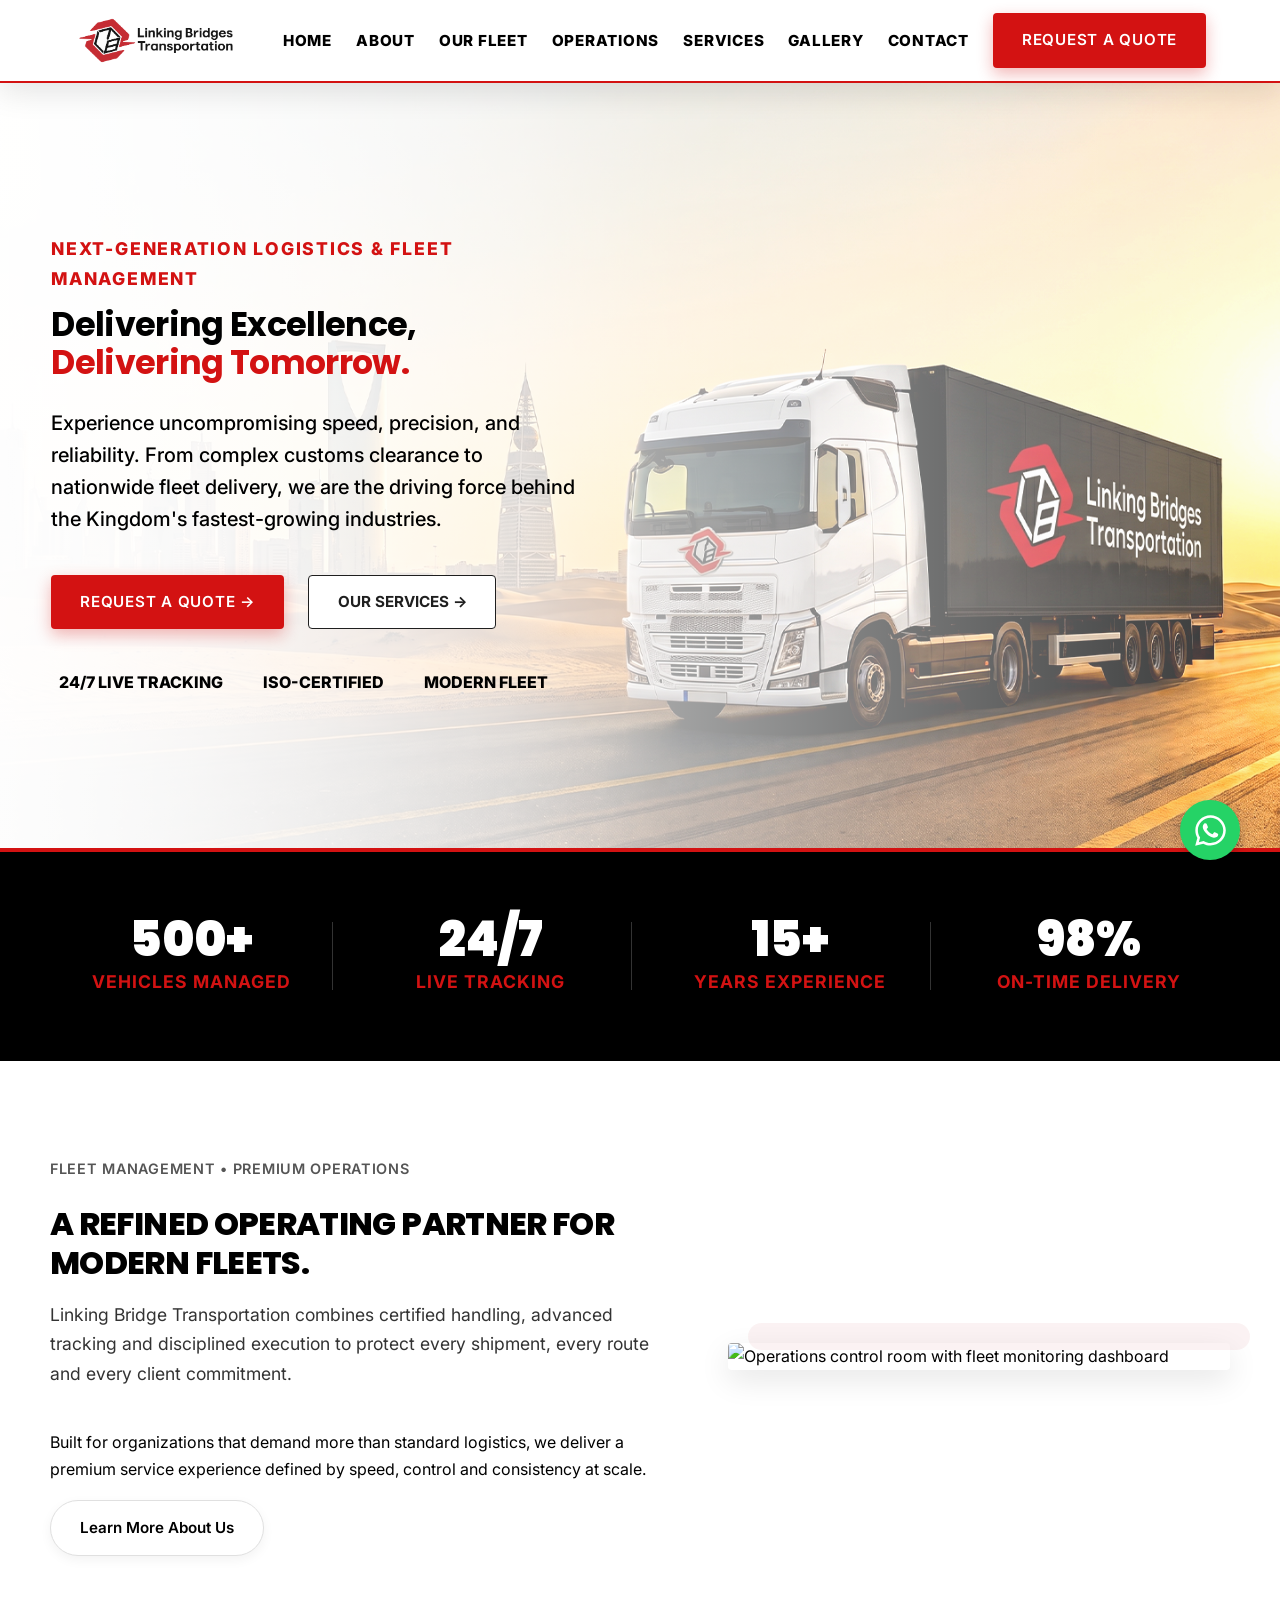
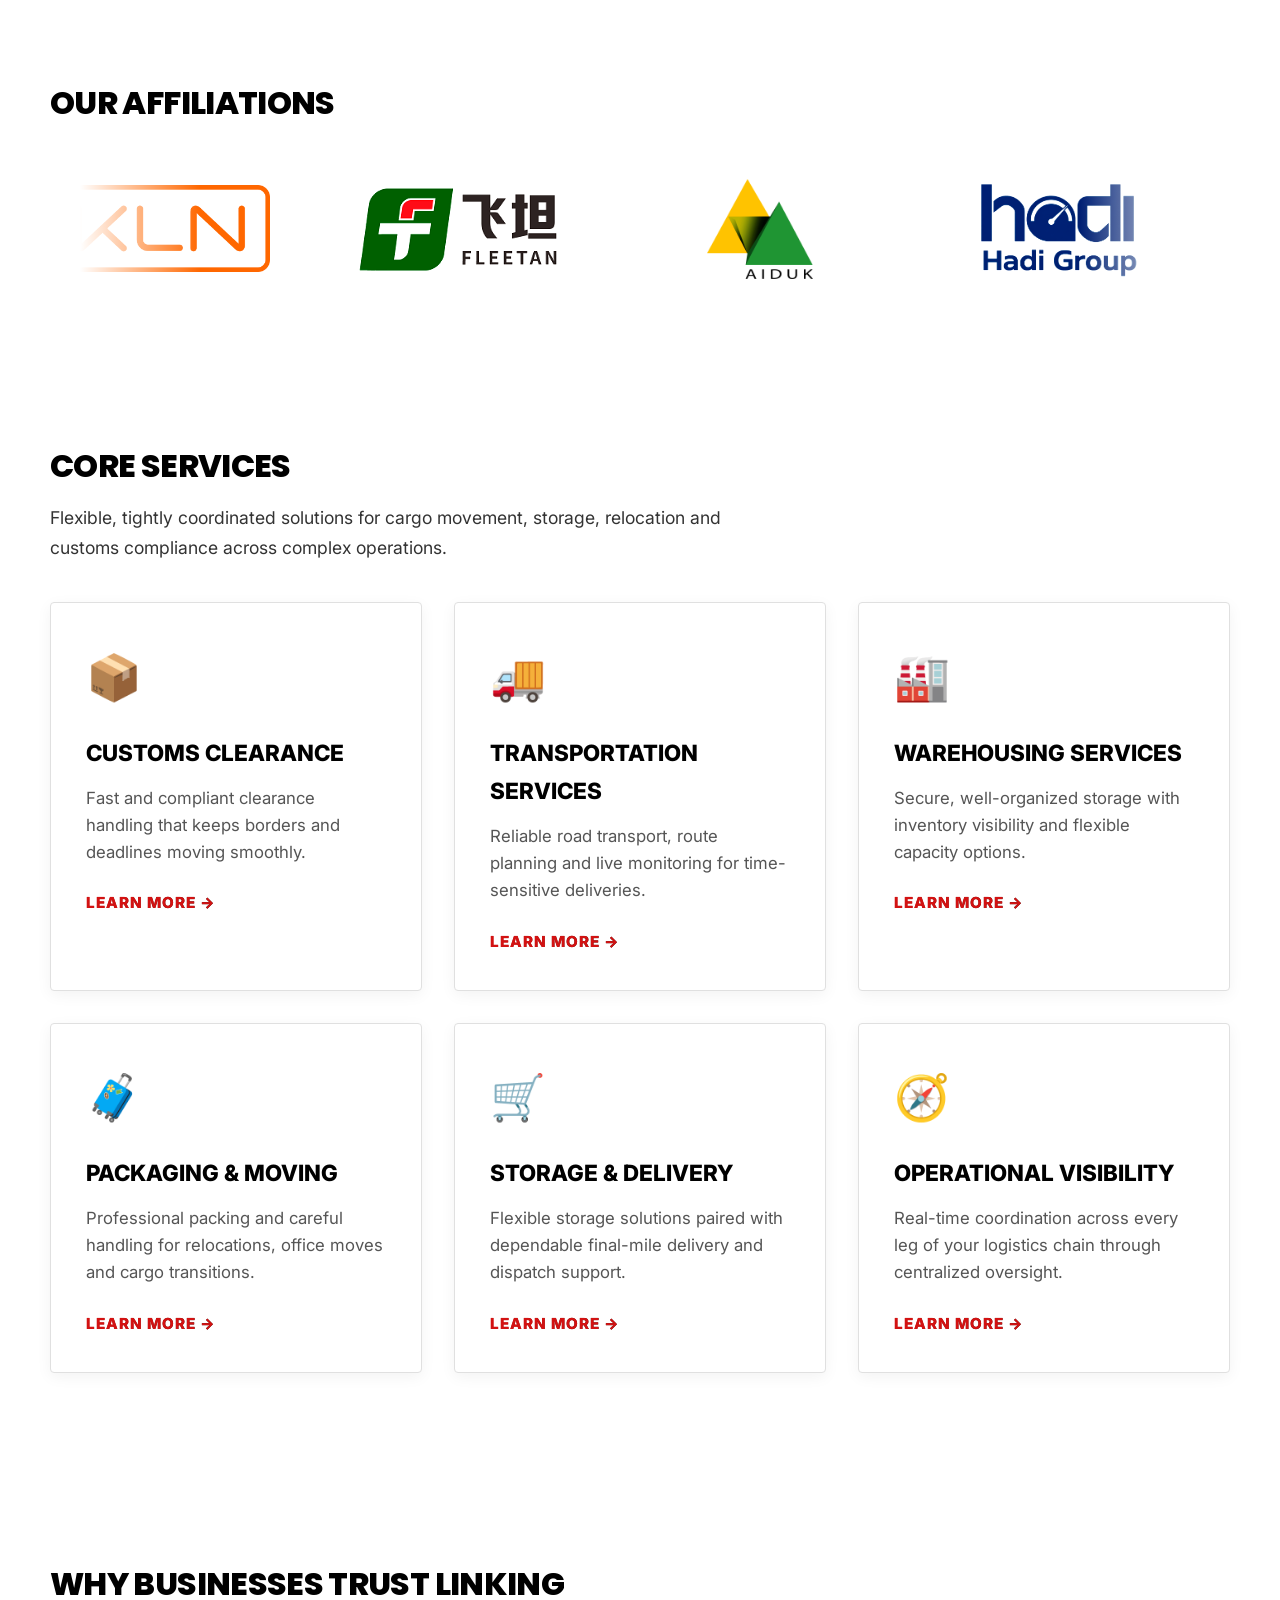
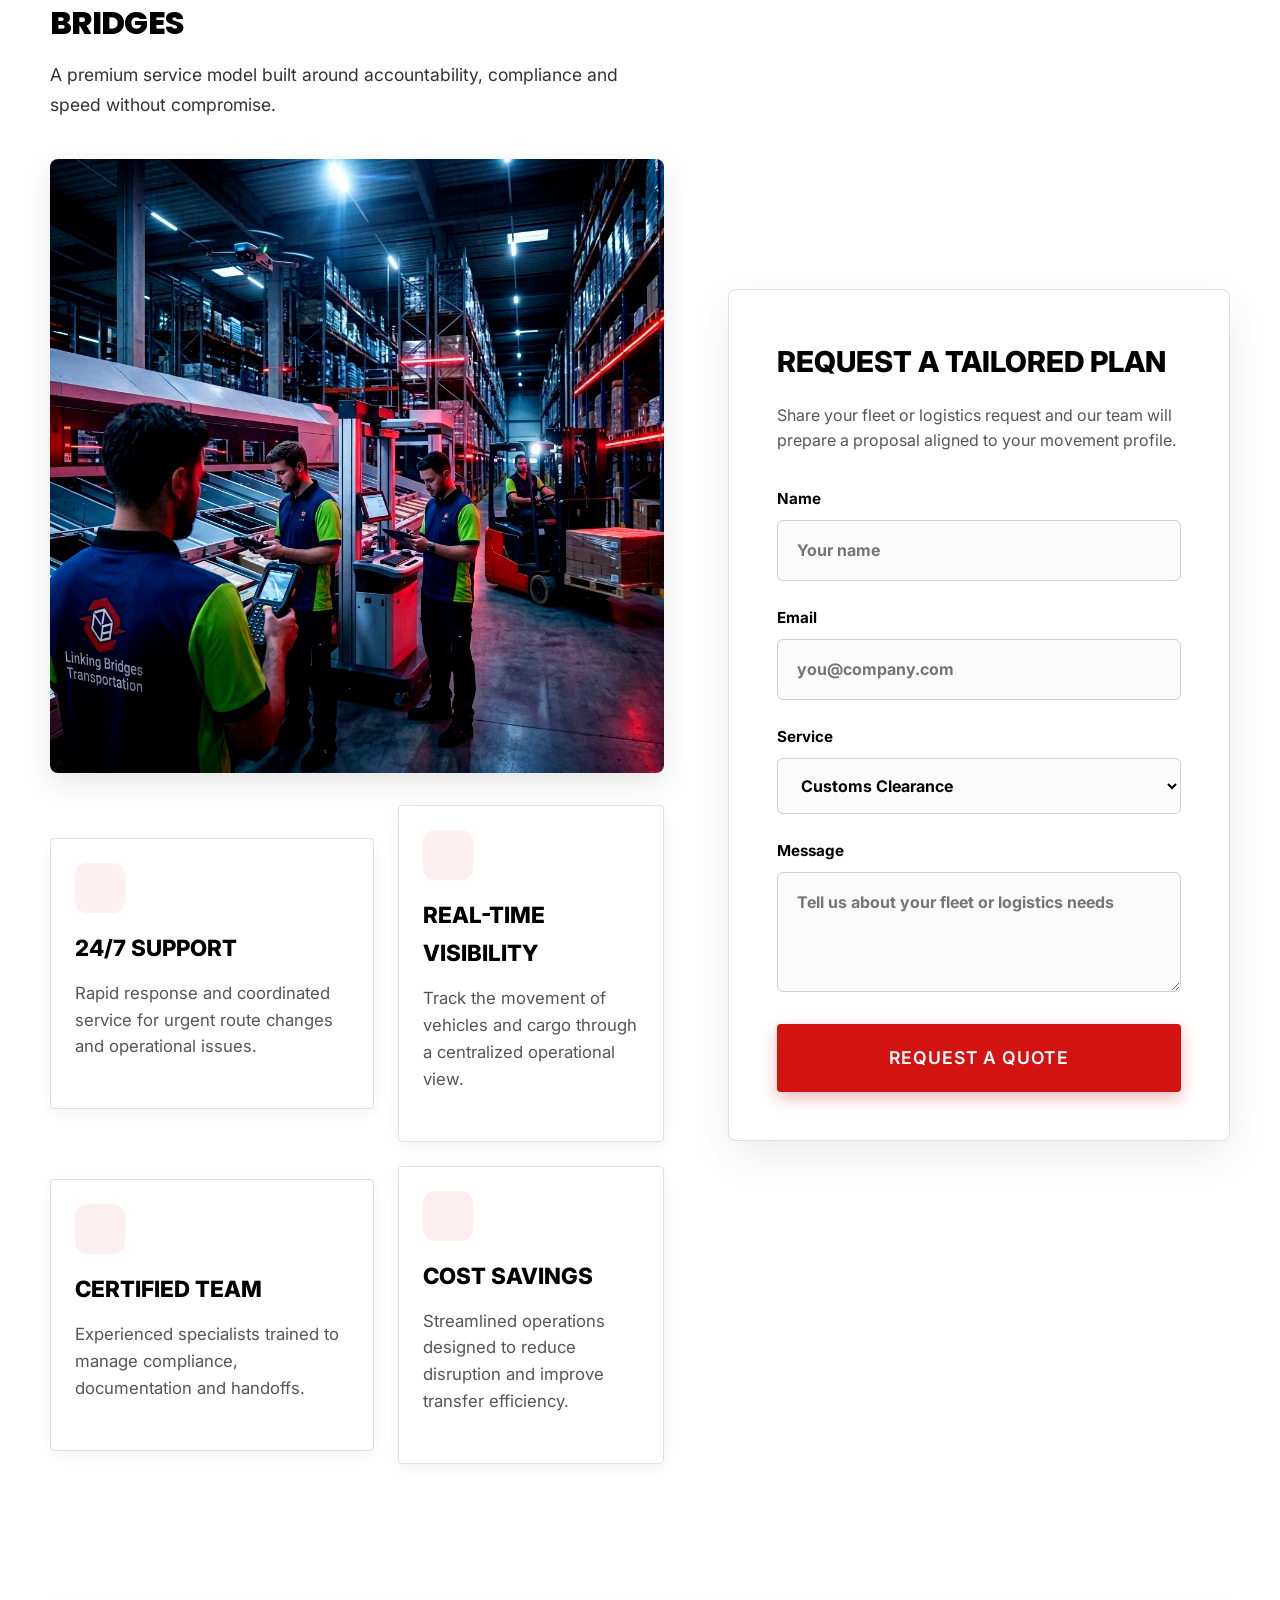
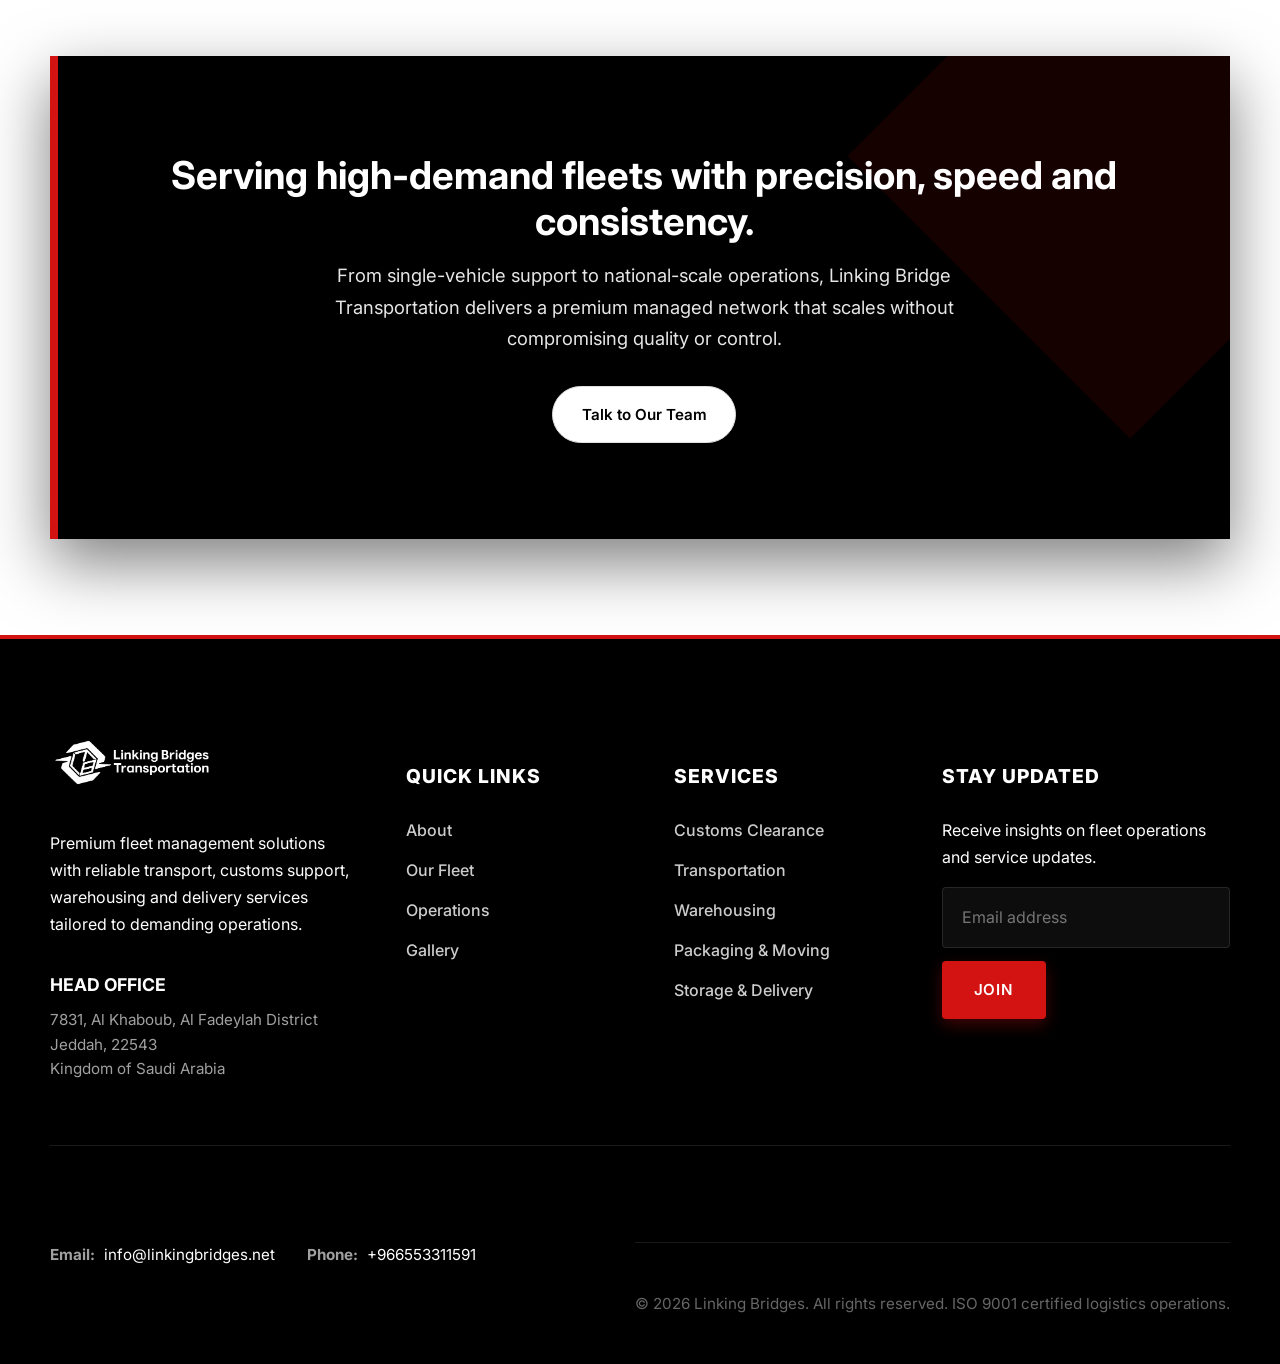
==== index.html @ de0edd80 "added new logos kayanee" ====
<!DOCTYPE html>
<html lang="en">

<head>
  <meta charset="UTF-8" />
  <meta name="viewport" content="width=device-width, initial-scale=1.0" />
  <meta name="description"
    content="Linking Bridge Transportation provides premium fleet management, customs clearance, warehousing, moving and delivery services." />
  <title>Linking Bridge Transportation | Premium Fleet Management</title>
  <link rel="preconnect" href="https://fonts.googleapis.com" />
  <link rel="preconnect" href="https://fonts.gstatic.com" crossorigin />
  <link
    href="https://fonts.googleapis.com/css2?family=Inter:wght@400;500;600;700;800&family=Poppins:wght@600;700;800&display=swap"
    rel="stylesheet" />
  <link rel="stylesheet" href="/assets/css/styles.css" />
</head>

<body data-page="index">
  <header id="site-header"></header>

  <main>
    <section class="hero">
      <div class="hero-image">
        <img src="/assets/images/gallery/truck.jpg.jpeg"
          alt="Linking Bridges Transportation modern fleet in Saudi Arabia" />
      </div>
      <div class="hero-content reveal">
        <div class="eyebrow">Next-Generation Logistics & Fleet Management</div>
        <h1>Delivering Excellence, <br><span class="text-primary" style="color: var(--primary);">Delivering
            Tomorrow.</span></h1>
        <p>Experience uncompromising speed, precision, and reliability. From complex customs clearance to nationwide
          fleet delivery, we are the driving force behind the Kingdom's fastest-growing industries.</p>
        <div class="hero-actions">
          <a class="btn btn-primary" href="/pages/contact.html">REQUEST A QUOTE &rarr;</a>
          <a class="btn btn-outline" href="/pages/services.html"
            style="background: white; color: #1f1f1f; border: 1px solid #1f1f1f;">OUR SERVICES &rarr;</a>
        </div>
        <div class="hero-badges">
          <span><i class="icon-clock"></i> 24/7 Live Tracking</span>
          <span><i class="icon-shield"></i> ISO-Certified</span>
          <span><i class="icon-truck"></i> Modern Fleet</span>
        </div>
      </div>
    </section>

    <section class="stat-strip">
      <div class="container stat-grid">
        <div class="stat-card reveal">
          <strong class="counter" data-target="500" data-suffix="+">0</strong>
          <span>Vehicles Managed</span>
        </div>
        <div class="stat-card reveal">
          <strong class="counter" data-target="24" data-suffix="/7">0</strong>
          <span>Live Tracking</span>
        </div>
        <div class="stat-card reveal">
          <strong class="counter" data-target="15" data-suffix="+">0</strong>
          <span>Years Experience</span>
        </div>
        <div class="stat-card reveal">
          <strong class="counter" data-target="98" data-suffix="%">0</strong>
          <span>On-Time Delivery</span>
        </div>
      </div>
    </section>

    <section class="section container grid-2">
      <div class="reveal">
        <div class="breadcrumb">Fleet management • premium operations</div>
        <h2 class="section-title">A refined operating partner for modern fleets.</h2>
        <p class="section-intro">Linking Bridge Transportation combines certified handling, advanced tracking and
          disciplined execution to protect every shipment, every route and every client commitment.</p>
        <p>Built for organizations that demand more than standard logistics, we deliver a premium service experience
          defined by speed, control and consistency at scale.</p>
        <a class="btn btn-secondary" href="/pages/about.html">Learn More About Us</a>
      </div>
      <div class="about-visual reveal">
        <img src="https://images.unsplash.com/photo-1517048676732-d65bc937f952?auto=format&fit=crop&w=1200&q=80"
          alt="Operations control room with fleet monitoring dashboard" />
      </div>
    </section>

    <section class="section container" style="padding-bottom: 0; padding-top: 2rem;">
      <div class="reveal">
        <h2 class="section-title">Our Affiliations</h2>
      </div>
      <div class="affiliations-carousel reveal" style="transition-delay: 100ms;">
        <div class="affiliations-track">
          <!-- First Set -->
          <img src="/assets/images/ops/KLN Logo_colour.png" alt="KLN Logo" />
          <img src="/assets/images/ops/fleettan.png" alt="Fleettan" />
          <img src="/assets/images/ops/Aiduk-Logo-2048x1920 (1).png" alt="Aiduk" />
          <img src="/assets/images/ops/hadi (2).png" alt="Hadi" />
          <img src="/assets/images/ops/iron-mountain-logo-standard-high-resolution.png" alt="Iron Mountain" />
          <img src="/assets/images/ops/joy brews.png" alt="Joy Brews" />
          <img src="/assets/images/ops/logo4.png" alt="Affiliation 4" />
          <img src="/assets/images/ops/logo5.jpg" alt="Affiliation 5" />
          <img src="/assets/images/ops/AJEX_Logo_1621749608.png" alt="AJEX" />
          <img src="/assets/images/ops/alpha star.webp" alt="Alpha Star" />
          <img src="/assets/images/ops/logo.png" alt="Logo" />
          <img src="/assets/images/ops/gps express.png" alt="GPS Express" />
          <img src="/assets/images/ops/image.png" alt="Affiliation Image" />

          <!-- Duplicate Set for Marquee Scroll -->
          <img src="/assets/images/ops/KLN Logo_colour.png" alt="KLN Logo" />
          <img src="/assets/images/ops/fleettan.png" alt="Fleettan" />
          <img src="/assets/images/ops/Aiduk-Logo-2048x1920 (1).png" alt="Aiduk" />
          <img src="/assets/images/ops/hadi (2).png" alt="Hadi" />
          <img src="/assets/images/ops/iron-mountain-logo-standard-high-resolution.png" alt="Iron Mountain" />
          <img src="/assets/images/ops/joy brews.png" alt="Joy Brews" />
          <img src="/assets/images/ops/logo4.png" alt="Affiliation 4" />
          <img src="/assets/images/ops/logo5.jpg" alt="Affiliation 5" />
          <img src="/assets/images/ops/AJEX_Logo_1621749608.png" alt="AJEX" />
          <img src="/assets/images/ops/alpha star.webp" alt="Alpha Star" />
          <img src="/assets/images/ops/logo.png" alt="Logo" />
          <img src="/assets/images/ops/gps express.png" alt="GPS Express" />
          <img src="/assets/images/ops/image.png" alt="Affiliation Image" />
        </div>
      </div>
    </section>

    <section class="section container">
      <div class="reveal">
        <h2 class="section-title">Core services</h2>
        <p class="section-intro">Flexible, tightly coordinated solutions for cargo movement, storage, relocation and
          customs compliance across complex operations.</p>
      </div>
      <div class="grid-3">
        <article class="card service-card reveal">
          <div class="icon">📦</div>
          <h3>Customs Clearance</h3>
          <p>Fast and compliant clearance handling that keeps borders and deadlines moving smoothly.</p>
          <a class="gradient-text" href="/pages/customs-clearance.html">Learn more →</a>
        </article>
        <article class="card service-card reveal">
          <div class="icon">🚚</div>
          <h3>Transportation Services</h3>
          <p>Reliable road transport, route planning and live monitoring for time-sensitive deliveries.</p>
          <a class="gradient-text" href="/pages/transportation-services.html">Learn more →</a>
        </article>
        <article class="card service-card reveal">
          <div class="icon">🏭</div>
          <h3>Warehousing Services</h3>
          <p>Secure, well-organized storage with inventory visibility and flexible capacity options.</p>
          <a class="gradient-text" href="/pages/warehousing-services.html">Learn more →</a>
        </article>
        <article class="card service-card reveal">
          <div class="icon">🧳</div>
          <h3>Packaging & Moving</h3>
          <p>Professional packing and careful handling for relocations, office moves and cargo transitions.</p>
          <a class="gradient-text" href="/pages/packaging-moving-services.html">Learn more →</a>
        </article>
        <article class="card service-card reveal">
          <div class="icon">🛒</div>
          <h3>Storage & Delivery</h3>
          <p>Flexible storage solutions paired with dependable final-mile delivery and dispatch support.</p>
          <a class="gradient-text" href="/pages/storage-delivery-services.html">Learn more →</a>
        </article>
        <article class="card service-card reveal">
          <div class="icon">🧭</div>
          <h3>Operational Visibility</h3>
          <p>Real-time coordination across every leg of your logistics chain through centralized oversight.</p>
          <a class="gradient-text" href="/pages/operations.html">Learn more →</a>
        </article>
      </div>
    </section>

    <section class="section container">
      <div class="grid-2">
        <div class="reveal">
          <h2 class="section-title">Why Businesses Trust Linking Bridges</h2>
          <p class="section-intro">A premium service model built around accountability, compliance and speed without
            compromise.</p>
          <div style="margin-bottom: 2rem;">
            <img src="/assets/images/gallery/generated-workers.png" alt="Our Certified Professional Team"
              style="width: 100%; height: auto; border-radius: 8px; box-shadow: 0 10px 30px rgba(0,0,0,0.1);">
          </div>
          <div class="grid-2" style="gap: 1.5rem;">
            <article class="card feature-card reveal">
              <div class="icon-wrapper"><i class="icon-clock"></i></div>
              <h3>24/7 Support</h3>
              <p>Rapid response and coordinated service for urgent route changes and operational issues.</p>
            </article>
            <article class="card feature-card reveal">
              <div class="icon-wrapper"><i class="icon-map-pin"></i></div>
              <h3>Real-Time Visibility</h3>
              <p>Track the movement of vehicles and cargo through a centralized operational view.</p>
            </article>
            <article class="card feature-card reveal">
              <div class="icon-wrapper"><i class="icon-shield"></i></div>
              <h3>Certified Team</h3>
              <p>Experienced specialists trained to manage compliance, documentation and handoffs.</p>
            </article>
            <article class="card feature-card reveal">
              <div class="icon-wrapper"><i class="icon-bulb"></i></div>
              <h3>Cost Savings</h3>
              <p>Streamlined operations designed to reduce disruption and improve transfer efficiency.</p>
            </article>
          </div>
        </div>
        <div class="quote-panel reveal">
          <h3>Request a tailored plan</h3>
          <p>Share your fleet or logistics request and our team will prepare a proposal aligned to your movement
            profile.</p>
          <form class="quote-form">
            <label>Name<input type="text" placeholder="Your name" /></label>
            <label>Email<input type="email" placeholder="you@company.com" /></label>
            <label>Service<select>
                <option>Customs Clearance</option>
                <option>Transportation</option>
                <option>Warehousing</option>
                <option>Packaging & Moving</option>
                <option>Storage & Delivery</option>
              </select></label>
            <label>Message<textarea placeholder="Tell us about your fleet or logistics needs"></textarea></label>
            <button class="btn btn-primary" type="submit">Request a Quote</button>
          </form>
        </div>
      </div>
    </section>

    <section class="section container">
      <div class="banner reveal">
        <strong>Serving high-demand fleets with precision, speed and consistency.</strong>
        <p>From single-vehicle support to national-scale operations, Linking Bridge Transportation delivers a premium
          managed network that scales without compromising quality or control.</p>
        <a class="btn btn-secondary" href="/pages/contact.html">Talk to Our Team</a>
      </div>
    </section>
  </main>

  <footer id="site-footer"></footer>
  <script src="/assets/js/script.js"></script>
</body>

</html>
---- assets/css/styles.css ----
:root {
  --primary: #d31212;
  --primary-dark: #a30e0e;
  --accent: #000000;
  --accent-soft: #333333;
  --dark: #000000;
  --text: #000000;
  --muted: #555555;
  --surface: #ffffff;
  --surface-2: #ffffff;
  --border: #e0e0e0;
  --shadow-sm: 0 4px 12px rgba(0, 0, 0, 0.05);
  --shadow: 0 12px 36px rgba(0, 0, 0, 0.08);
  --shadow-lg: 0 24px 64px rgba(0, 0, 0, 0.12);
  --radius: 8px;
  --container: min(1180px, calc(100% - 2.5rem));
}

* {
  box-sizing: border-box;
}

html {
  scroll-behavior: smooth;
}

body {
  margin: 0;
  font-family: 'Inter', 'Segoe UI', Roboto, sans-serif;
  color: var(--text);
  background: var(--surface);
  line-height: 1.7;
  overflow-x: hidden;
}

body.is-loading {
  overflow: hidden;
}

a {
  color: inherit;
  text-decoration: none;
}

img {
  display: block;
  max-width: 100%;
}

button,
input,
select,
textarea {
  font: inherit;
}

.container {
  width: var(--container);
  margin: 0 auto;
}

.section {
  padding: 6rem 0;
}

.section-sm {
  padding: 4rem 0;
}

.section-title {
  font-size: clamp(2rem, 2.5vw, 2.8rem);
  margin: 0 0 1rem;
  font-family: 'Poppins', 'Segoe UI', sans-serif;
  color: #000000;
  letter-spacing: -0.02em;
  line-height: 1.2;
  text-transform: uppercase;
  font-weight: 800;
}

.section-intro {
  max-width: 740px;
  color: #333333;
  margin-bottom: 2.5rem;
  font-size: 1.1rem;
}

.page-loader {
  position: fixed;
  inset: 0;
  z-index: 9999;
  display: grid;
  place-items: center;
  background: var(--primary);
  transition: opacity 500ms ease, visibility 500ms ease;
}

.page-loader.is-hidden {
  opacity: 0;
  visibility: hidden;
  pointer-events: none;
}

.loader-card {
  display: flex;
  flex-direction: column;
  align-items: center;
  gap: 1.5rem;
}

.loader-hexagon {
  width: 60px;
  height: 60px;
  position: relative;
  border-left: 4px solid #ffffff;
  border-right: 4px solid #ffffff;
  border-radius: 5px;
  animation: spinPulse 1.5s cubic-bezier(0.25, 0.8, 0.25, 1) infinite;
}

.loader-hexagon::before,
.loader-hexagon::after {
  content: "";
  position: absolute;
  top: 0;
  left: 0;
  right: 0;
  bottom: 0;
  border-left: 4px solid #ffffff;
  border-right: 4px solid #ffffff;
  border-radius: 5px;
}

.loader-hexagon::before {
  transform: rotate(60deg);
}

.loader-hexagon::after {
  transform: rotate(-60deg);
}

@keyframes spinPulse {
  0% {
    transform: rotate(0deg) scale(0.8);
    opacity: 0.5;
  }

  50% {
    transform: rotate(180deg) scale(1.1);
    opacity: 1;
  }

  100% {
    transform: rotate(360deg) scale(0.8);
    opacity: 0.5;
  }
}

.loader-title {
  font-family: 'Poppins', sans-serif;
  font-weight: 700;
  font-size: 1.5rem;
  color: #ffffff;
  letter-spacing: -0.02em;
  text-align: center;
}

.loader-subtitle {
  color: var(--muted);
  font-size: 0.95rem;
}

@keyframes spin {
  to {
    transform: rotate(360deg);
  }
}

.gradient-text {
  background: linear-gradient(120deg, var(--primary), var(--accent));
  -webkit-background-clip: text;
  background-clip: text;
  color: transparent;
  display: inline-block;
}

.btn {
  display: inline-flex;
  align-items: center;
  justify-content: center;
  border: 0;
  border-radius: 999px;
  padding: 0.9rem 1.8rem;
  font-weight: 600;
  font-size: 0.95rem;
  cursor: pointer;
  transition: all 300ms cubic-bezier(0.25, 0.8, 0.25, 1);
  white-space: nowrap;
  flex-shrink: 0;
}

.btn:hover {
  transform: translateY(-2px);
}

.btn-primary {
  color: white;
  background: var(--primary);
  box-shadow: 0 6px 16px rgba(211, 18, 18, 0.3);
  border-radius: 4px;
  text-transform: uppercase;
  letter-spacing: 0.05em;
}

.btn-primary:hover {
  box-shadow: 0 8px 24px rgba(211, 18, 18, 0.4);
  transform: translateY(-2px);
  background: var(--dark);
}

.btn-outline {
  display: inline-flex;
  align-items: center;
  justify-content: center;
  border: 2px solid #000000;
  border-radius: 4px;
  padding: 0.8rem 1.8rem;
  font-weight: 700;
  font-size: 0.95rem;
  cursor: pointer;
  transition: all 300ms cubic-bezier(0.25, 0.8, 0.25, 1);
  white-space: nowrap;
  flex-shrink: 0;
  background: transparent;
  color: #000000;
  text-transform: uppercase;
}

.btn-outline:hover {
  background: #000000;
  color: white !important;
}

.btn-secondary {
  color: var(--dark);
  background: white;
  border: 1px solid var(--border);
  box-shadow: var(--shadow-sm);
}

.btn-secondary:hover {
  border-color: rgba(0, 0, 0, 0.15);
  box-shadow: var(--shadow);
}

.btn-ghost {
  color: white;
  border: 1px solid rgba(255, 255, 255, 0.4);
  background: rgba(255, 255, 255, 0.1);
  backdrop-filter: blur(12px);
}

.btn-ghost:hover {
  background: rgba(255, 255, 255, 0.2);
}

.site-header {
  position: sticky;
  top: 0;
  z-index: 1000;
  background: #ffffff;
  border-bottom: 2px solid var(--primary);
  box-shadow: 0 10px 30px rgba(0, 0, 0, 0.1);
  width: 100%;
  margin: 0;
  transition: all 300ms ease;
}

.header-inner {
  display: flex;
  align-items: center;
  justify-content: space-between;
  padding: 0.8rem 1.5rem;
  gap: 1rem;
}

.brand {
  display: flex;
  align-items: center;
  gap: 0.85rem;
  font-weight: 800;
  letter-spacing: 0.03em;
  color: white;
  flex-shrink: 0;
}

.brand-wordmark {
  display: block;
  max-height: 55px;
  min-height: 40px;
  width: auto;
  object-fit: contain;
}

.brand-wordmark-loader {
  max-height: 72px;
  min-height: 52px;
  margin: 0 auto 0.5rem;
}

@media (max-width: 640px) {
  .brand-wordmark {
    max-height: 40px;
    min-height: 32px;
  }

  .brand-wordmark-loader {
    max-height: 56px;
    min-height: 40px;
  }
}

.nav-links {
  display: flex;
  align-items: center;
  gap: 1.5rem;
  list-style: none;
  margin: 0;
  padding: 0;
}

.nav-links a:not(.btn) {
  font-size: 0.95rem;
  font-weight: 800;
  color: #000000;
  text-transform: uppercase;
  letter-spacing: 0.05em;
  padding: 0.5rem 0;
  position: relative;
  transition: color 220ms ease;
  white-space: nowrap;
}

.nav-links a:not(.btn)::after {
  content: '';
  position: absolute;
  left: 0;
  bottom: -4px;
  width: 0;
  height: 3px;
  background: var(--primary);
  transition: width 300ms cubic-bezier(0.25, 0.8, 0.25, 1);
}

.nav-links a:not(.btn):hover::after,
.nav-links a:not(.btn).active::after {
  width: 100%;
}

.nav-links a:not(.btn):hover,
.nav-links a:not(.btn).active {
  color: var(--primary);
}

.dropdown {
  position: relative;
}

.dropdown-menu {
  position: absolute;
  top: 100%;
  left: 0;
  min-width: 240px;
  background: #333336;
  border: 1px solid rgba(255, 255, 255, 0.05);
  border-radius: 12px;
  padding: 0.5rem;
  box-shadow: 0 10px 40px rgba(0, 0, 0, 0.3);
  display: grid;
  gap: 0.2rem;
  opacity: 0;
  visibility: hidden;
  transform: translateY(10px);
  transition: all 250ms ease;
}

.dropdown:hover .dropdown-menu,
.dropdown:focus-within .dropdown-menu {
  opacity: 1;
  visibility: visible;
  transform: translateY(0);
  margin-top: 1rem;
}

.dropdown-menu a {
  display: block;
  padding: 0.75rem 1rem;
  border-radius: 8px;
  color: #e0e0e0;
  transition: all 200ms ease;
}

.dropdown-menu a:hover {
  background: rgba(255, 255, 255, 0.08);
  color: white;
  transform: none;
}

.nav-toggle {
  display: none;
  background: transparent;
  border: 0;
  font-size: 1.35rem;
}

.hero {
  position: relative;
  min-height: 85vh;
  display: flex;
  align-items: center;
  color: #1f1f1f;
  isolation: isolate;
  overflow: hidden;
  background: #f0f2f5;
}

.hero-image {
  position: absolute;
  top: 0;
  left: 0;
  width: 100%;
  height: 100%;
  z-index: 0;
}

.hero-image img {
  width: 100%;
  height: 100%;
  object-fit: cover;
  object-position: center right;
  opacity: 0.8;
  animation: zoomBg 20s infinite alternate linear;
}

@keyframes zoomBg {
  from {
    transform: scale(1);
  }

  to {
    transform: scale(1.08);
  }
}

.hero::before {
  content: '';
  position: absolute;
  inset: 0;
  background: linear-gradient(90deg, rgba(255, 255, 255, 0.95) 0%, rgba(255, 255, 255, 0.7) 40%, transparent 100%);
  z-index: 1;
}

.hero::after {
  display: none;
}

.hero-content {
  position: relative;
  z-index: 2;
  max-width: 45vw;
  margin: 0;
  padding: 6rem 0 6rem 4vw;
}

.hero-content > * {
  max-width: 100%;
}

animation: fadeUp 1s cubic-bezier(0.16, 1, 0.3, 1) both;
}

@media (max-width: 900px) {
  .hero {
    min-height: auto;
    flex-direction: column;
    align-items: stretch;
    background: #ffffff;
  }

  .hero::before {
    display: none;
  }

  .hero-image {
    position: relative !important;
    top: auto !important;
    left: auto !important;
    width: 100% !important;
    height: auto !important;
    z-index: 0;
    order: 2;
  }

  .hero-image img {
    position: relative;
    width: 100%;
    height: auto;
    object-fit: contain;
    object-position: center;
    opacity: 1;
    animation: none;
    display: block;
  }

  .hero-content {
    order: 1;
    position: relative;
    z-index: 2;
    max-width: 100%;
    padding: 2.5rem 1.8rem 1.5rem !important;
    margin: 0 !important;
    background: #ffffff;
  }

  .hero h1 {
    font-size: clamp(1.6rem, 5vw, 2.2rem);
    white-space: normal;
  }
}

@media (max-width: 640px) {
  .hero {
    min-height: auto;
    padding-bottom: 2rem;
  }

  .hero-content {
    max-width: 100%;
    padding: 2.5rem 1.8rem !important;
    margin: 0 !important;
  }

  .hero h1 {
    font-size: clamp(1.5rem, 6vw, 2rem);
    white-space: normal;
    line-height: 1.2;
  }

  .hero p {
    font-size: 0.95rem;
  }

  .hero-actions {
    flex-direction: column;
    gap: 0.8rem;
    align-items: flex-start;
  }

  .hero-actions .btn {
    width: 100%;
    text-align: center;
  }
}

.hero .eyebrow {
  display: inline-block;
  color: var(--primary);
  background: transparent;
  padding: 0;
  font-size: 1.1rem;
  font-weight: 800;
  letter-spacing: 0.1em;
  text-transform: uppercase;
  margin-bottom: 0.8rem;
  border: none;
}

.hero h1 {
  font-family: 'Poppins', 'Segoe UI', sans-serif;
  font-size: clamp(1.6rem, 2.6vw, 2.8rem);
  line-height: 1.15;
  max-width: 800px;
  margin: 0 0 1.5rem;
  letter-spacing: -0.02em;
  font-weight: 700;
  text-transform: none;
  color: #000000;
  white-space: nowrap;
}

.hero p {
  font-size: 1.25rem;
  max-width: 600px;
  color: #000000;
  font-weight: 500;
  margin-bottom: 2.5rem;
  line-height: 1.6;
}

.hero-actions {
  display: flex;
  gap: 1.5rem;
  flex-wrap: wrap;
  margin-bottom: 2.5rem;
}

.hero-badges {
  display: flex;
  flex-wrap: wrap;
  gap: 2rem;
  margin-top: 1rem;
}

.hero-badges span {
  display: inline-flex;
  align-items: center;
  gap: 0.5rem;
  padding: 0;
  background: transparent;
  border: none;
  font-size: 1rem;
  font-weight: 800;
  color: #000000;
  text-transform: uppercase;
}

.hero-badges i {
  color: var(--primary);
  font-size: 1.2rem;
}

.stat-strip {
  padding: 3rem 0;
  background: #000000;
  color: #ffffff;
  border-top: 4px solid var(--primary);
  position: relative;
  z-index: 10;
}

.stat-grid {
  display: grid;
  grid-template-columns: repeat(4, 1fr);
  gap: 1rem;
}

.stat-card {
  padding: 1rem 0.5rem;
  text-align: center;
  position: relative;
}

.stat-card:not(:last-child)::after {
  content: '';
  position: absolute;
  right: 0;
  top: 20%;
  bottom: 20%;
  width: 1px;
  background: rgba(255, 255, 255, 0.2);
}

.stat-card strong {
  display: block;
  font-size: 3rem;
  font-family: 'Poppins', sans-serif;
  font-weight: 900;
  color: #ffffff;
  margin-bottom: 0.2rem;
  line-height: 1;
}

.stat-card span {
  color: var(--primary);
  font-size: 1.1rem;
  font-weight: 700;
  text-transform: uppercase;
  letter-spacing: 1px;
}

.grid-2 {
  display: grid;
  grid-template-columns: 1.1fr 0.9fr;
  gap: 4rem;
  align-items: center;
}

.grid-3 {
  display: grid;
  grid-template-columns: repeat(3, 1fr);
  gap: 2rem;
}

.grid-4 {
  display: grid;
  grid-template-columns: repeat(4, 1fr);
  gap: 1.5rem;
}

.card {
  background: #ffffff;
  border: 1px solid var(--border);
  border-radius: 4px;
  box-shadow: 0 4px 15px rgba(0, 0, 0, 0.05);
  transition: all 400ms cubic-bezier(0.25, 0.8, 0.25, 1);
  overflow: hidden;
  position: relative;
}

.card::before {
  content: '';
  position: absolute;
  top: 0;
  left: 0;
  right: 0;
  height: 4px;
  background: var(--primary);
  transform: scaleX(0);
  transform-origin: left;
  transition: transform 300ms ease;
}

.card:hover::before {
  transform: scaleX(1);
}

.card:hover {
  transform: translateY(-8px);
  box-shadow: 0 15px 40px rgba(0, 0, 0, 0.15);
}

.service-card,
.feature-card,
.info-card,
.gallery-card {
  padding: 2.2rem;
}

.feature-card {
  padding: 1.5rem;
  text-align: left;
}

.feature-card .icon-wrapper {
  display: inline-flex;
  align-items: center;
  justify-content: center;
  width: 50px;
  height: 50px;
  background: #fcf0f0;
  border-radius: 12px;
  margin-bottom: 1rem;
}

.feature-card .icon {
  font-size: 1.5rem;
  color: var(--primary);
  display: block;
}

.service-card .icon {
  font-size: 2.8rem;
  color: var(--primary);
  margin-bottom: 1.2rem;
  display: inline-block;
  transition: transform 300ms ease;
}

.service-card h3,
.feature-card h3,
.info-card h3 {
  margin: 0 0 0.8rem;
  font-size: 1.4rem;
  color: #000000;
  font-weight: 800;
  text-transform: uppercase;
}

.service-card p,
.feature-card p,
.info-card p {
  color: #555555;
  margin: 0 0 1.5rem 0;
  line-height: 1.6;
  font-size: 1.05rem;
}

.service-card a {
  display: inline-flex;
  align-items: center;
  font-weight: 800;
  font-size: 0.95rem;
  text-transform: uppercase;
  color: var(--primary);
  letter-spacing: 1px;
}

.service-card a:hover {
  color: #000000;
}

.about-visual img,
.operations-visual img,
.fleet-visual img,
.gallery-card img {
  width: 100%;
  height: auto;
  object-fit: cover;
  border-radius: 4px;
  box-shadow: 0 10px 30px rgba(0, 0, 0, 0.1);
}

.about-visual {
  position: relative;
}

.premium-image-group {
  position: relative;
  display: block;
  padding-bottom: 2rem;
}

.premium-image-group .img-main {
  width: 85%;
  margin-left: 0;
  position: relative;
  z-index: 1;
  border: 1px solid #e0e0e0;
}

.premium-image-group .img-secondary {
  position: absolute;
  width: 55%;
  bottom: 0;
  right: 0;
  z-index: 2;
  border: 8px solid #ffffff;
  box-shadow: 0 20px 50px rgba(0, 0, 0, 0.2);
}

.about-visual::before {
  content: '';
  position: absolute;
  top: -20px;
  right: -20px;
  bottom: 20px;
  left: 20px;
  background: rgba(181, 18, 27, 0.05);
  border-radius: 24px;
  z-index: -1;
}

.banner {
  background: #000000;
  color: white;
  border-radius: 0;
  padding: 6rem 3rem;
  box-shadow: 0 24px 60px rgba(0, 0, 0, 0.5);
  position: relative;
  overflow: hidden;
  text-align: center;
  border-left: 8px solid var(--primary);
}

.banner::after {
  content: '';
  position: absolute;
  top: -100px;
  right: -100px;
  width: 400px;
  height: 400px;
  background: var(--primary);
  transform: rotate(45deg);
  opacity: 0.1;
  z-index: 1;
}

.banner strong {
  display: block;
  font-size: clamp(2rem, 3vw, 2.6rem);
  margin-bottom: 1rem;
  position: relative;
  z-index: 2;
  line-height: 1.2;
}

.banner p {
  font-size: 1.15rem;
  color: rgba(255, 255, 255, 0.9);
  max-width: 640px;
  margin: 0 auto 2rem;
  position: relative;
  z-index: 2;
}

.banner .btn {
  position: relative;
  z-index: 2;
}

.quote-panel {
  background: #ffffff;
  padding: 3rem;
  border-radius: 8px;
  border: 1px solid #e0e0e0;
  box-shadow: 0 15px 40px rgba(0, 0, 0, 0.08);
}

.quote-panel h3 {
  font-size: 1.8rem;
  margin: 0 0 1rem;
  color: #000000;
  font-weight: 800;
  text-transform: uppercase;
}

.quote-panel p {
  color: #555555;
  margin-bottom: 2rem;
  line-height: 1.6;
}

.quote-form {
  display: grid;
  gap: 1.5rem;
}

.quote-form label {
  display: grid;
  gap: 0.5rem;
  font-weight: 700;
  font-size: 0.95rem;
  color: #000000;
}

.quote-form input,
.quote-form select,
.quote-form textarea {
  width: 100%;
  padding: 1rem 1.2rem;
  border: 1px solid #d0d0d0;
  border-radius: 6px;
  font-family: inherit;
  font-size: 1rem;
  transition: all 200ms ease;
  background: #fbfbfb;
}

.quote-form input:focus,
.quote-form select:focus,
.quote-form textarea:focus {
  outline: none;
  border-color: var(--primary);
  background: #ffffff;
  box-shadow: 0 0 0 4px rgba(211, 18, 18, 0.1);
}

.quote-form textarea {
  min-height: 120px;
  resize: vertical;
}

.quote-form .btn {
  margin-top: 0.5rem;
  width: 100%;
  padding: 1.2rem;
  font-size: 1.1rem;
}

.gallery-grid {
  display: grid;
  grid-template-columns: repeat(3, 1fr);
  gap: 2rem;
}

.gallery-card {
  overflow: hidden;
  padding: 0;
  border: 1px solid var(--border);
  border-radius: 24px;
  box-shadow: var(--shadow);
}

.gallery-card img {
  height: 260px;
  transition: transform 600ms cubic-bezier(0.25, 0.8, 0.25, 1);
  border-radius: 24px 24px 0 0;
  box-shadow: none;
}

.gallery-card:hover img {
  transform: scale(1.05);
}

.gallery-card .caption {
  padding: 1.5rem;
  background: white;
  position: relative;
  z-index: 2;
  border-top: 1px solid var(--border);
}

/* Affiliations Carousel */
.affiliations-carousel {
  overflow: hidden;
  width: 100%;
  padding: 2.5rem 0;
  position: relative;
  margin-bottom: 2rem;
  background: transparent;
}

.affiliations-carousel::before,
.affiliations-carousel::after {
  content: "";
  position: absolute;
  top: 0;
  width: 150px;
  height: 100%;
  z-index: 2;
  pointer-events: none;
}

.affiliations-carousel::before {
  left: 0;
  background: linear-gradient(to right, #ffffff 20%, transparent);
}

.affiliations-carousel::after {
  right: 0;
  background: linear-gradient(to left, #ffffff 20%, transparent);
}

.affiliations-track {
  display: flex;
  align-items: center;
  gap: 5rem;
  width: max-content;
  animation: scrollMarquee 35s linear infinite;
}

.affiliations-track:hover {
  animation-play-state: paused;
}

.affiliations-track img {
  width: 220px;
  height: 100px;
  object-fit: contain;
  transition: all 300ms ease;
  cursor: pointer;
}

.affiliations-track img[src*="hadi"] {
  filter: brightness(0);
}

.affiliations-track img:hover {
  transform: scale(1.05);
}

@keyframes scrollMarquee {
  0% {
    transform: translateX(0);
  }

  100% {
    transform: translateX(calc(-50% - 2.5rem));
  }
}

.site-footer {
  background: #000000;
  color: #ffffff;
  padding: 6rem 0 0;
  border-top: 4px solid var(--primary);
}

/* WhatsApp Float Button */
.whatsapp-float {
  position: fixed;
  width: 60px;
  height: 60px;
  bottom: 40px;
  right: 40px;
  background-color: #25d366;
  color: #FFF;
  border-radius: 50px;
  text-align: center;
  font-size: 30px;
  box-shadow: 2px 2px 10px rgba(0, 0, 0, 0.2);
  z-index: 1000;
  display: flex;
  align-items: center;
  justify-content: center;
  transition: all 0.3s ease;
}

.whatsapp-float:hover {
  transform: translateY(-5px);
  box-shadow: 2px 5px 15px rgba(0, 0, 0, 0.3);
  background-color: #1ebe57;
}

@media (max-width: 768px) {
  .whatsapp-float {
    width: 50px;
    height: 50px;
    bottom: 20px;
    right: 20px;
  }
}

.footer-grid {
  display: grid;
  grid-template-columns: 1.4fr 1fr 1fr 1.2fr;
  gap: 3rem;
  margin-bottom: 4rem;
}

.footer-grid h4 {
  color: white;
  margin-bottom: 1.5rem;
  font-size: 1.2rem;
  font-weight: 800;
  text-transform: uppercase;
  letter-spacing: 1px;
}

.footer-grid ul {
  list-style: none;
  padding: 0;
  margin: 0;
  display: grid;
  gap: 0.8rem;
}

.footer-grid a {
  color: #cccccc;
  transition: color 200ms ease;
  font-weight: 500;
}

.footer-grid a:hover {
  color: var(--primary);
}

.newsletter {
  display: flex;
  gap: 0.8rem;
  flex-wrap: wrap;
  margin-top: 1rem;
}

.newsletter input {
  flex: 1 1 220px;
  border: 1px solid rgba(255, 255, 255, 0.1);
  border-radius: 4px;
  padding: 1rem 1.2rem;
  background: rgba(255, 255, 255, 0.05);
  color: white;
  transition: border-color 300ms ease;
}

.newsletter input:focus {
  outline: none;
  border-color: var(--primary);
}

.footer-bottom {
  display: flex;
  justify-content: space-between;
  align-items: center;
  padding: 2rem 0;
  border-top: 1px solid rgba(255, 255, 255, 0.1);
  color: #a0a0a0;
  font-size: 0.95rem;
  flex-wrap: wrap;
  gap: 1.5rem;
}

.footer-bottom a {
  color: white;
  margin-left: 0.3rem;
}

.footer-bottom a:hover {
  color: var(--primary);
  text-decoration: underline;
}

.contact-info {
  display: flex;
  gap: 2rem;
  flex-wrap: wrap;
}

.copyright {
  margin-top: 4rem;
  padding-top: 2rem;
  border-top: 1px solid rgba(255, 255, 255, 0.1);
  color: rgba(255, 255, 255, 0.4);
  font-size: 0.95rem;
}

.reveal {
  opacity: 0;
  transform: translateY(24px);
  transition: opacity 800ms cubic-bezier(0.25, 0.8, 0.25, 1), transform 800ms cubic-bezier(0.25, 0.8, 0.25, 1);
}

.reveal.visible {
  opacity: 1;
  transform: translateY(0);
}

@keyframes fadeUp {
  from {
    opacity: 0;
    transform: translateY(24px);
  }

  to {
    opacity: 1;
    transform: translateY(0);
  }
}

@keyframes loading {
  0% {
    transform: translateX(-100%);
  }

  100% {
    transform: translateX(220%);
  }
}

.counter {
  font-size: 2.5rem;
  font-weight: 800;
  color: var(--primary);
}

.breadcrumb {
  color: var(--muted);
  margin-bottom: 1.5rem;
  font-size: 0.9rem;
  text-transform: uppercase;
  letter-spacing: 0.05em;
  font-weight: 600;
}

.breadcrumb a {
  color: var(--primary);
}

.page-hero {
  display: grid;
  grid-template-columns: 1fr 1fr;
  gap: 4rem;
  align-items: center;
  padding: 6rem 0 4rem;
}

.page-hero-image {
  position: relative;
}

.page-hero-image img {
  width: 100%;
  height: 450px;
  object-fit: cover;
  border-radius: 4px;
  box-shadow: 0 10px 40px rgba(0, 0, 0, 0.1);
  border: 1px solid #e0e0e0;
}

.page-hero .hero-copy {
  max-width: 100%;
}

.page-hero .eyebrow {
  color: var(--primary);
  text-transform: uppercase;
  letter-spacing: 0.15em;
  font-weight: 700;
  font-size: 0.85rem;
  margin-bottom: 0.8rem;
}

.page-hero h1 {
  font-size: clamp(2.4rem, 3.5vw, 4rem);
  margin: 0 0 1.2rem;
  color: #000000;
  font-weight: 800;
  letter-spacing: -0.03em;
  line-height: 1.05;
  text-transform: none;
}

.page-hero p.section-intro {
  margin-bottom: 0;
  font-size: 1.1rem;
  color: #555;
  line-height: 1.6;
}

img:not(.brand-wordmark):not([src*="logo"]) {
  filter: saturate(1.25) contrast(1.1);
}

.list-check {
  padding-left: 0;
  list-style: none;
  display: grid;
  gap: 0.8rem;
  color: var(--text);
}

.list-check li {
  position: relative;
  padding-left: 2rem;
}

.list-check li::before {
  content: '✓';
  position: absolute;
  left: 0;
  color: var(--primary);
  font-weight: bold;
  background: rgba(181, 18, 27, 0.1);
  width: 24px;
  height: 24px;
  display: grid;
  place-items: center;
  border-radius: 50%;
  font-size: 0.8rem;
}

@media (max-width: 960px) {

  .grid-2,
  .grid-3,
  .grid-4,
  .footer-grid,
  .footer-grid {
    grid-template-columns: 1fr;
    gap: 2rem;
  }

  .footer-bottom {
    flex-direction: column;
    align-items: flex-start;
    gap: 1rem;
  }

  .contact-info {
    flex-direction: column;
    gap: 0.5rem;
  }

  .hero {
    min-height: 60vh;
  }

  .grid-2 {
    gap: 3rem;
  }

  .site-header {
    width: 100%;
    margin: 0;
    top: 0;
  }

  .nav-links {
    gap: 1rem;
  }
}

@media (max-width: 1024px) {
  .site-header {
    width: 100%;
    margin: 0;
    top: 0;
    border-radius: 0;
    border-top: none;
    border-left: none;
    border-right: none;
    border-bottom: 1px solid #e0e0e0;
  }

  .header-inner {
    padding: 0.5rem 1rem;
  }

  .nav-toggle {
    display: inline-flex;
    flex-direction: column;
    justify-content: center;
    align-items: center;
    gap: 6px;
    padding: 0.5rem;
    width: 48px;
    height: 48px;
    border: 1px solid #e0e0e0;
    border-radius: 8px;
    background: transparent;
    cursor: pointer;
    position: relative;
    z-index: 1201;
  }

  .nav-toggle span {
    display: block;
    width: 24px;
    height: 2px;
    background: #000000;
    border-radius: 999px;
    transition: transform 300ms cubic-bezier(0.25, 0.8, 0.25, 1), opacity 300ms ease;
  }

  .nav-toggle.open span:nth-child(1) {
    transform: translateY(8px) rotate(45deg);
  }

  .nav-toggle.open span:nth-child(2) {
    opacity: 0;
  }

  .nav-toggle.open span:nth-child(3) {
    transform: translateY(-8px) rotate(-45deg);
  }

  .nav-links {
    position: absolute;
    top: 100%;
    right: 0;
    left: 0;
    background: #ffffff;
    border-top: 1px solid #e0e0e0;
    border-radius: 0 0 16px 16px;
    padding: 1rem 2rem 2.5rem;
    display: none;
    flex-direction: column;
    align-items: stretch;
    box-shadow: 0 24px 60px rgba(0, 0, 0, 0.15);
    max-height: calc(100vh - 70px);
    overflow-y: auto;
  }

  @keyframes slideDown {
    from {
      opacity: 0;
      transform: translateY(-10px);
    }

    to {
      opacity: 1;
      transform: translateY(0);
    }
  }

  .nav-links.open {
    display: flex;
    animation: slideDown 0.3s cubic-bezier(0.25, 0.8, 0.25, 1) forwards;
  }

  .nav-links li {
    width: 100%;
    border-bottom: 1px solid #f0f0f0;
  }

  .nav-links li:last-child {
    border-bottom: none;
    margin-top: 1.5rem;
  }

  .nav-links a:not(.btn) {
    display: flex;
    width: 100%;
    color: #000000;
    padding: 1.2rem 0;
    margin: 0;
    border-radius: 0;
    background: transparent;
    font-size: 1.1rem;
    font-weight: 800;
    text-transform: uppercase;
    transition: all 220ms ease;
  }

  .nav-links a:not(.btn)::after {
    display: none;
  }

  .nav-links a:not(.btn):hover,
  .nav-links a:not(.btn).active {
    color: var(--primary);
    transform: translateX(8px);
  }

  .nav-links .btn-primary {
    width: 100%;
    justify-content: center;
    padding: 1.2rem;
    border-radius: 999px;
    transform: none;
  }

  .dropdown-menu {
    position: static;
    opacity: 1;
    visibility: visible;
    transform: none;
    box-shadow: none;
    border: 0;
    padding: 0 0 0.5rem 1rem;
    display: none;
    background: transparent;
    backdrop-filter: none;
  }

  .dropdown.open .dropdown-menu {
    display: grid;
  }

  .dropdown-menu a {
    margin: 0;
    padding: 0.8rem 0;
    background: transparent;
    border-radius: 0;
    color: var(--muted);
    font-size: 1rem;
  }

  .grid-2,
  .grid-3,
  .grid-4,
  .footer-grid,
  .gallery-grid,
  .stat-grid,
  .page-hero {
    grid-template-columns: 1fr;
    gap: 2rem;
  }

  .section {
    padding: 4rem 0;
  }

  .header-inner {
    padding: 0.8rem 0;
  }

  .hero-content {
    padding: 5rem 0;
  }

  .hero-actions {
    flex-direction: column;
    align-items: stretch;
  }

  .hero-actions .btn {
    width: 100%;
  }
}

/* Ensure header sits above hero overlays */
.site-header {
  position: sticky;
  top: 0;
  z-index: 1300;
}

/* Premium light loader removed, using minimal spinner instead */
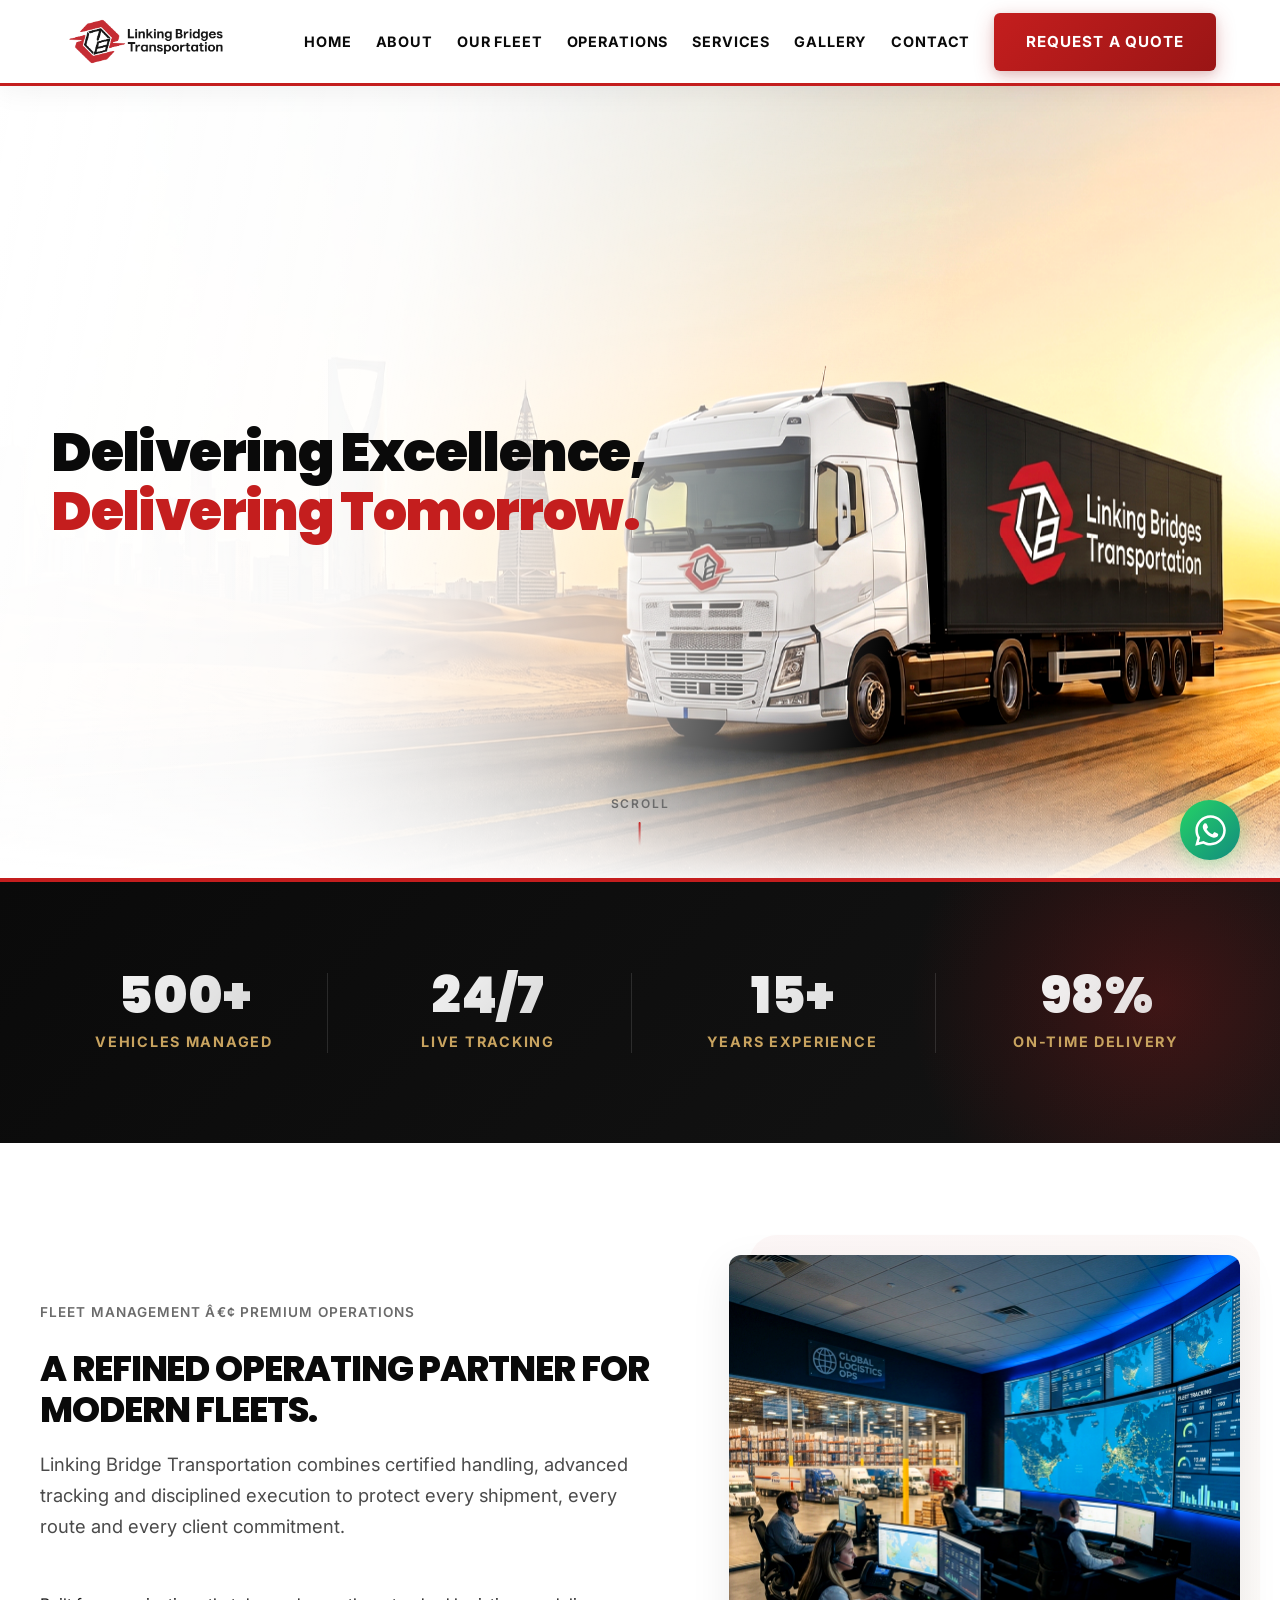
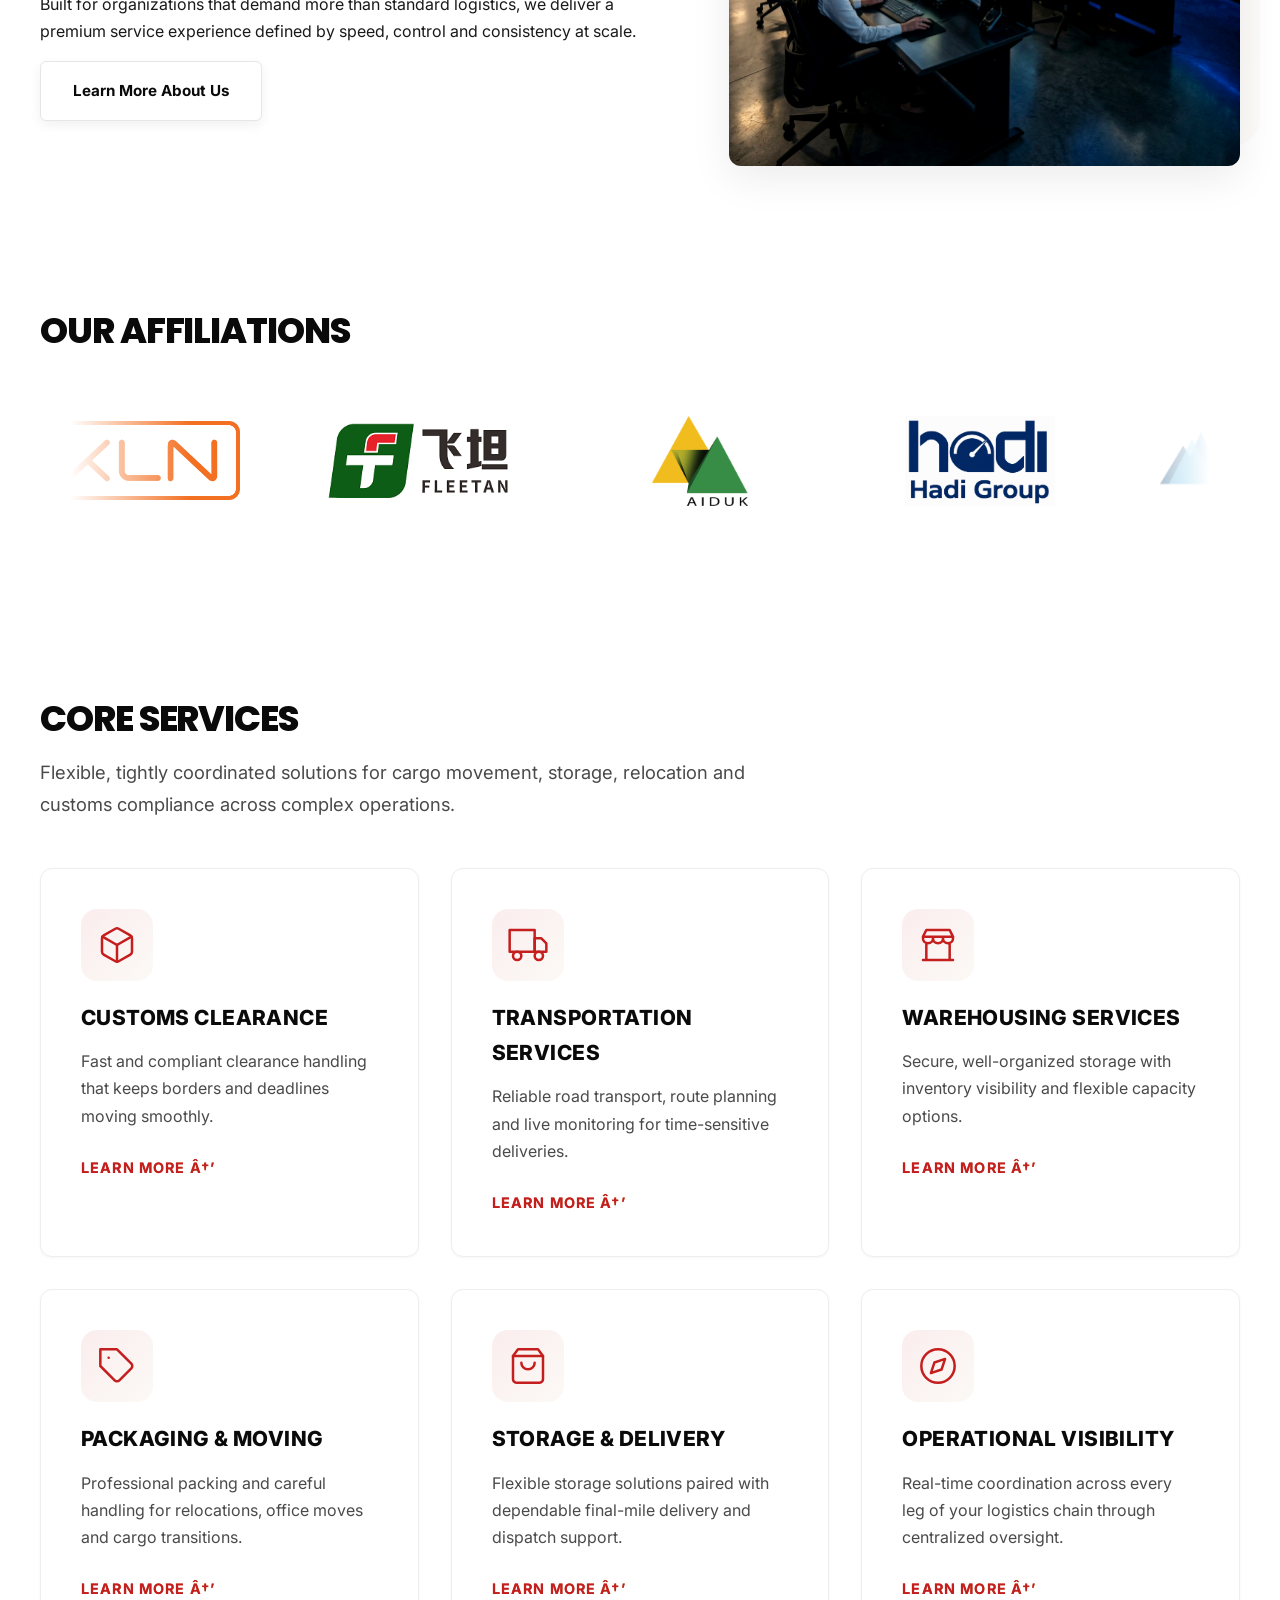
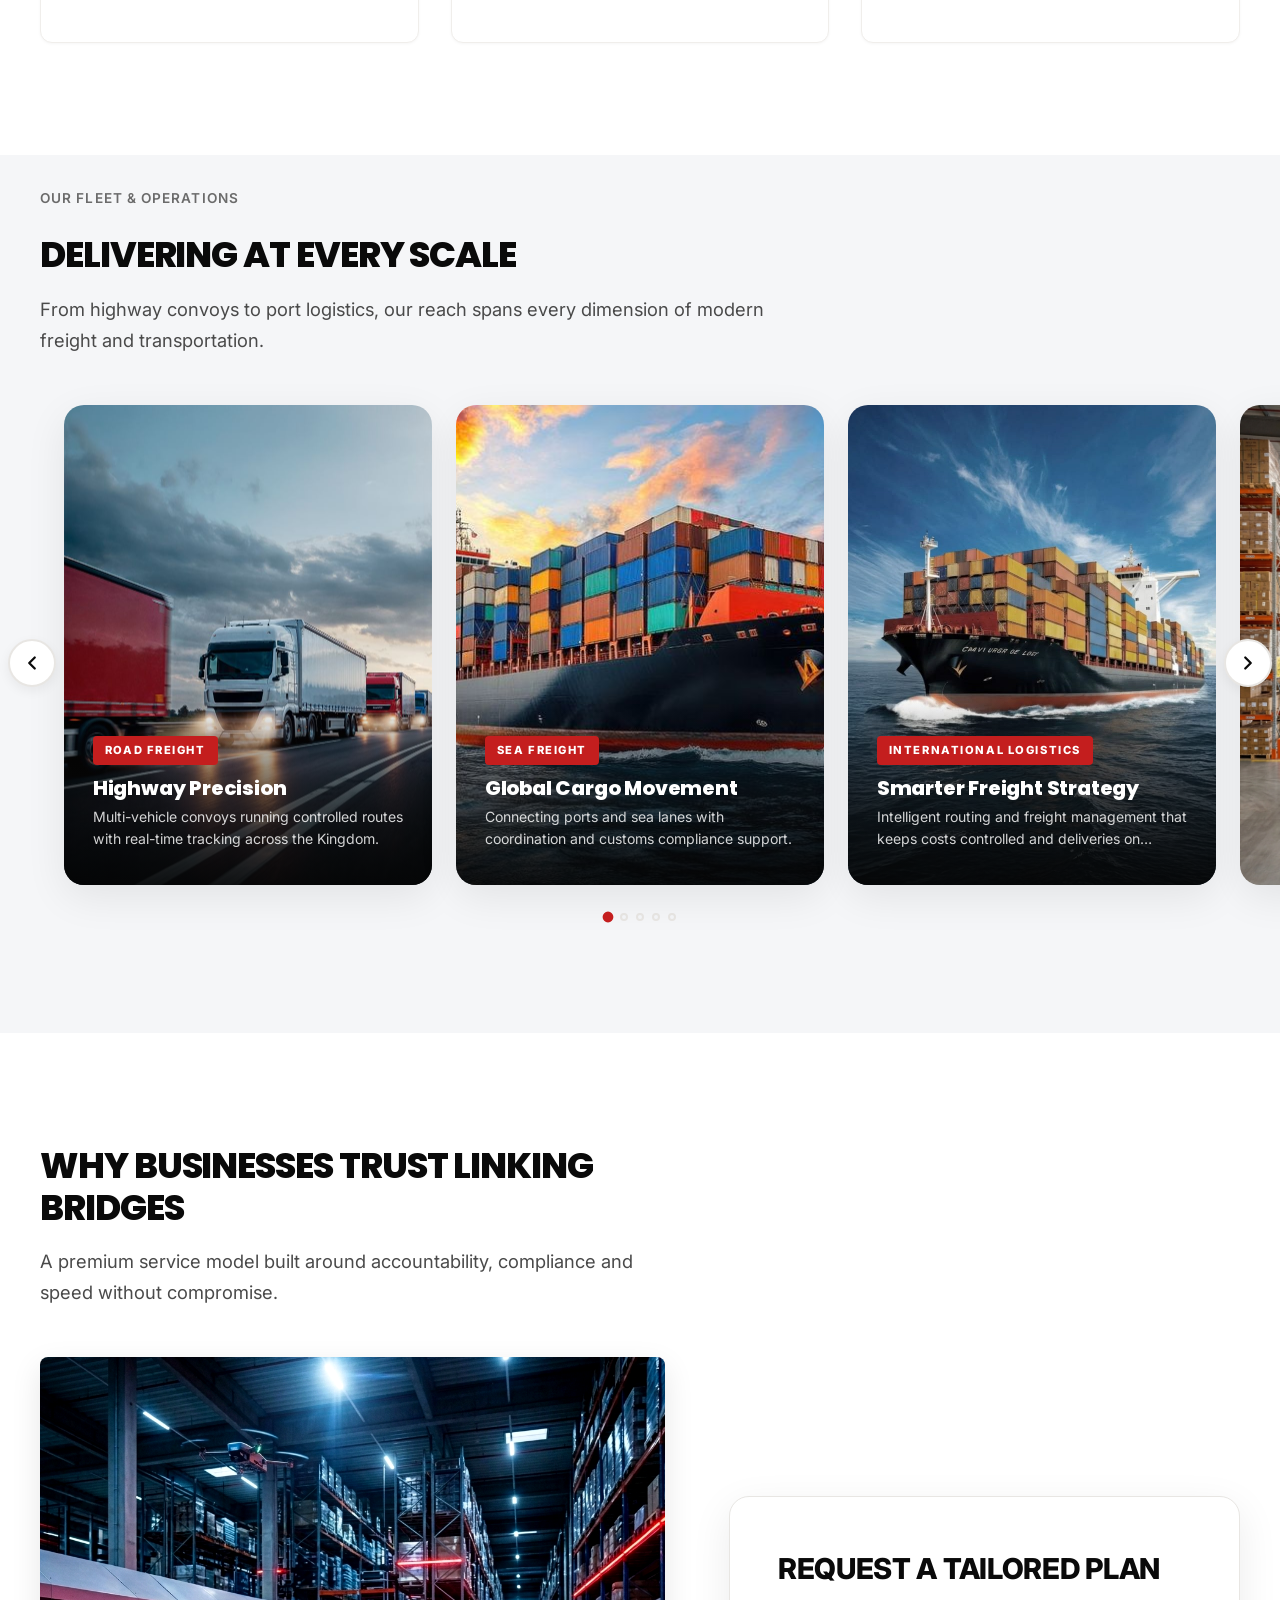
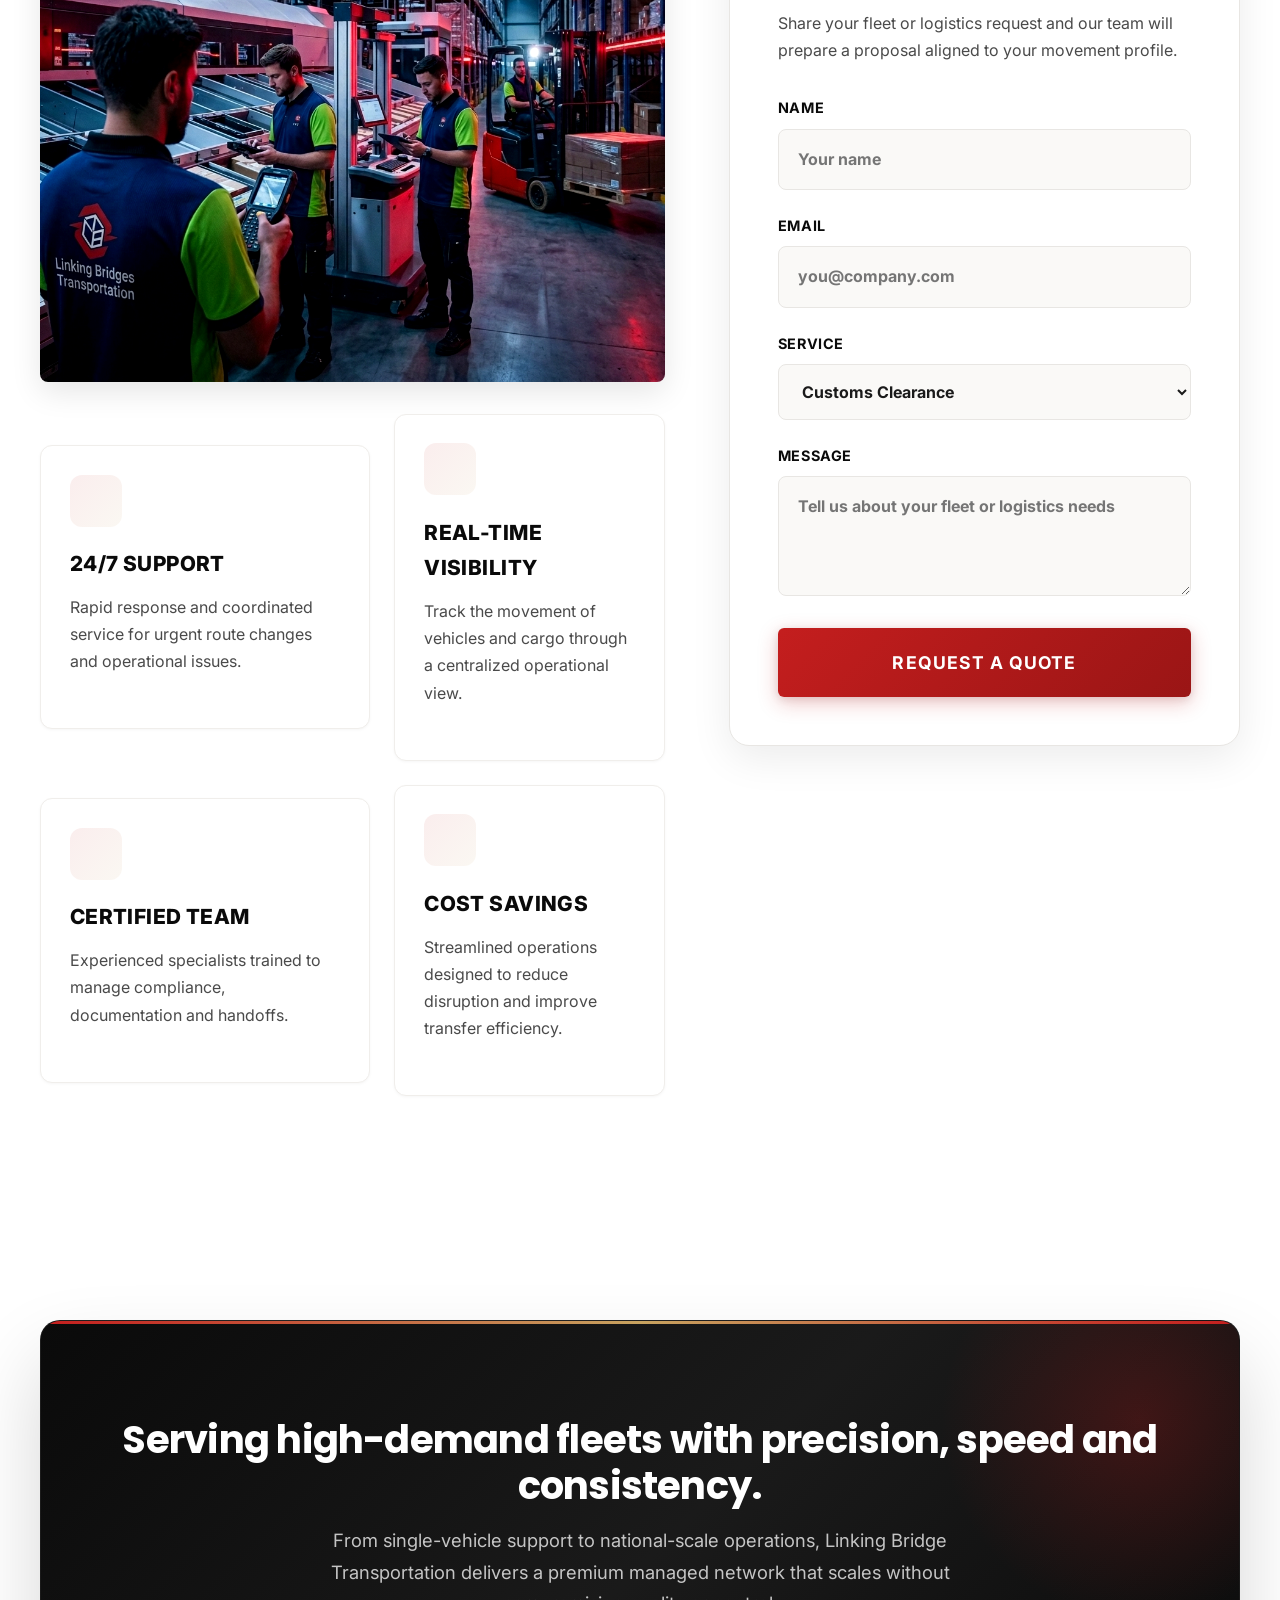
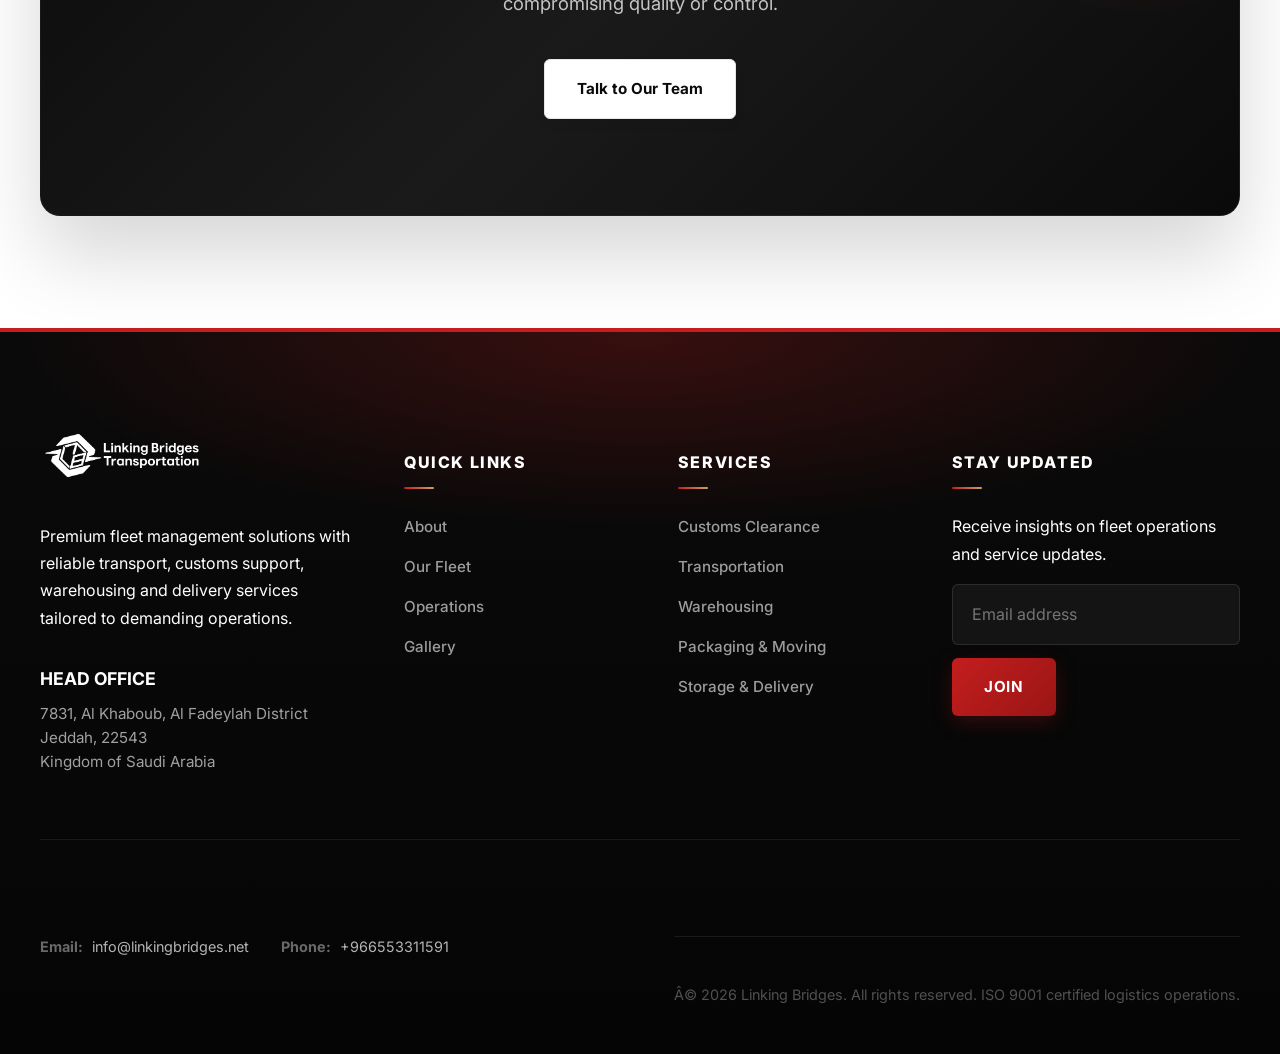
==== commit a9c211e0: "new updations has been done" ====
--- a/index.html
+++ b/index.html
@@ -4,14 +4,11 @@
 <head>
   <meta charset="UTF-8" />
   <meta name="viewport" content="width=device-width, initial-scale=1.0" />
-  <meta name="description"
-    content="Linking Bridge Transportation provides premium fleet management, customs clearance, warehousing, moving and delivery services." />
+  <meta name="description" content="Linking Bridge Transportation provides premium fleet management, customs clearance, warehousing, moving and delivery services." />
   <title>Linking Bridge Transportation | Premium Fleet Management</title>
   <link rel="preconnect" href="https://fonts.googleapis.com" />
   <link rel="preconnect" href="https://fonts.gstatic.com" crossorigin />
-  <link
-    href="https://fonts.googleapis.com/css2?family=Inter:wght@400;500;600;700;800&family=Poppins:wght@600;700;800&display=swap"
-    rel="stylesheet" />
+  <link href="https://fonts.googleapis.com/css2?family=Inter:wght@400;500;600;700;800&family=Poppins:wght@600;700;800&display=swap" rel="stylesheet" />
   <link rel="stylesheet" href="/assets/css/styles.css" />
 </head>
 
@@ -21,25 +18,10 @@
   <main>
     <section class="hero">
       <div class="hero-image">
-        <img src="/assets/images/gallery/truck.jpg.jpeg"
-          alt="Linking Bridges Transportation modern fleet in Saudi Arabia" />
+        <img src="/assets/images/gallery/truck.jpg.jpeg" alt="Linking Bridges Transportation modern fleet in Saudi Arabia" />
       </div>
       <div class="hero-content reveal">
-        <div class="eyebrow">Next-Generation Logistics & Fleet Management</div>
-        <h1>Delivering Excellence, <br><span class="text-primary" style="color: var(--primary);">Delivering
-            Tomorrow.</span></h1>
-        <p>Experience uncompromising speed, precision, and reliability. From complex customs clearance to nationwide
-          fleet delivery, we are the driving force behind the Kingdom's fastest-growing industries.</p>
-        <div class="hero-actions">
-          <a class="btn btn-primary" href="/pages/contact.html">REQUEST A QUOTE &rarr;</a>
-          <a class="btn btn-outline" href="/pages/services.html"
-            style="background: white; color: #1f1f1f; border: 1px solid #1f1f1f;">OUR SERVICES &rarr;</a>
-        </div>
-        <div class="hero-badges">
-          <span><i class="icon-clock"></i> 24/7 Live Tracking</span>
-          <span><i class="icon-shield"></i> ISO-Certified</span>
-          <span><i class="icon-truck"></i> Modern Fleet</span>
-        </div>
+        <h1 class="hero-headline">Delivering Excellence,<br><span>Delivering Tomorrow.</span></h1>
       </div>
     </section>
 
@@ -66,7 +48,7 @@
 
     <section class="section container grid-2">
       <div class="reveal">
-        <div class="breadcrumb">Fleet management • premium operations</div>
+        <div class="breadcrumb">Fleet management â€¢ premium operations</div>
         <h2 class="section-title">A refined operating partner for modern fleets.</h2>
         <p class="section-intro">Linking Bridge Transportation combines certified handling, advanced tracking and
           disciplined execution to protect every shipment, every route and every client commitment.</p>
@@ -75,7 +57,7 @@
         <a class="btn btn-secondary" href="/pages/about.html">Learn More About Us</a>
       </div>
       <div class="about-visual reveal">
-        <img src="https://images.unsplash.com/photo-1517048676732-d65bc937f952?auto=format&fit=crop&w=1200&q=80"
+        <img src="/assets/images/gallery/logistics-operations.png"
           alt="Operations control room with fleet monitoring dashboard" />
       </div>
     </section>
@@ -127,44 +109,67 @@
       </div>
       <div class="grid-3">
         <article class="card service-card reveal">
-          <div class="icon">📦</div>
+          <div class="icon"><svg width="40" height="40" viewBox="0 0 24 24" fill="none" stroke="currentColor" stroke-width="1.5" stroke-linecap="round" stroke-linejoin="round"><path d="M21 16V8a2 2 0 0 0-1-1.73l-7-4a2 2 0 0 0-2 0l-7 4A2 2 0 0 0 3 8v8a2 2 0 0 0 1 1.73l7 4a2 2 0 0 0 2 0l7-4A2 2 0 0 0 21 16z"/><polyline points="3.27 6.96 12 12.01 20.73 6.96"/><line x1="12" y1="22.08" x2="12" y2="12"/></svg></div>
           <h3>Customs Clearance</h3>
           <p>Fast and compliant clearance handling that keeps borders and deadlines moving smoothly.</p>
-          <a class="gradient-text" href="/pages/customs-clearance.html">Learn more →</a>
-        </article>
-        <article class="card service-card reveal">
-          <div class="icon">🚚</div>
+          <a class="gradient-text" href="/pages/customs-clearance.html">Learn more â†’</a>
+        </article>
+        <article class="card service-card reveal">
+          <div class="icon"><svg width="40" height="40" viewBox="0 0 24 24" fill="none" stroke="currentColor" stroke-width="1.5" stroke-linecap="round" stroke-linejoin="round"><rect x="1" y="3" width="15" height="13"/><polygon points="16 8 20 8 23 11 23 16 16 16 16 8"/><circle cx="5.5" cy="18.5" r="2.5"/><circle cx="18.5" cy="18.5" r="2.5"/></svg></div>
           <h3>Transportation Services</h3>
           <p>Reliable road transport, route planning and live monitoring for time-sensitive deliveries.</p>
-          <a class="gradient-text" href="/pages/transportation-services.html">Learn more →</a>
-        </article>
-        <article class="card service-card reveal">
-          <div class="icon">🏭</div>
+          <a class="gradient-text" href="/pages/transportation-services.html">Learn more â†’</a>
+        </article>
+        <article class="card service-card reveal">
+          <div class="icon"><svg width="40" height="40" viewBox="0 0 24 24" fill="none" stroke="currentColor" stroke-width="1.5" stroke-linecap="round" stroke-linejoin="round"><path d="M3 21h18M3 7v1a3 3 0 0 0 6 0V7m0 1a3 3 0 0 0 6 0V7m0 1a3 3 0 0 0 6 0V7H3l2-4h14l2 4M5 21V10.87M19 21V10.87"/></svg></div>
           <h3>Warehousing Services</h3>
           <p>Secure, well-organized storage with inventory visibility and flexible capacity options.</p>
-          <a class="gradient-text" href="/pages/warehousing-services.html">Learn more →</a>
-        </article>
-        <article class="card service-card reveal">
-          <div class="icon">🧳</div>
+          <a class="gradient-text" href="/pages/warehousing-services.html">Learn more â†’</a>
+        </article>
+        <article class="card service-card reveal">
+          <div class="icon"><svg width="40" height="40" viewBox="0 0 24 24" fill="none" stroke="currentColor" stroke-width="1.5" stroke-linecap="round" stroke-linejoin="round"><path d="M20.59 13.41l-7.17 7.17a2 2 0 0 1-2.83 0L2 12V2h10l8.59 8.59a2 2 0 0 1 0 2.82z"/><line x1="7" y1="7" x2="7.01" y2="7"/></svg></div>
           <h3>Packaging & Moving</h3>
           <p>Professional packing and careful handling for relocations, office moves and cargo transitions.</p>
-          <a class="gradient-text" href="/pages/packaging-moving-services.html">Learn more →</a>
-        </article>
-        <article class="card service-card reveal">
-          <div class="icon">🛒</div>
+          <a class="gradient-text" href="/pages/packaging-moving-services.html">Learn more â†’</a>
+        </article>
+        <article class="card service-card reveal">
+          <div class="icon"><svg width="40" height="40" viewBox="0 0 24 24" fill="none" stroke="currentColor" stroke-width="1.5" stroke-linecap="round" stroke-linejoin="round"><path d="M6 2L3 6v14a2 2 0 0 0 2 2h14a2 2 0 0 0 2-2V6l-3-4z"/><line x1="3" y1="6" x2="21" y2="6"/><path d="M16 10a4 4 0 0 1-8 0"/></svg></div>
           <h3>Storage & Delivery</h3>
           <p>Flexible storage solutions paired with dependable final-mile delivery and dispatch support.</p>
-          <a class="gradient-text" href="/pages/storage-delivery-services.html">Learn more →</a>
-        </article>
-        <article class="card service-card reveal">
-          <div class="icon">🧭</div>
+          <a class="gradient-text" href="/pages/storage-delivery-services.html">Learn more â†’</a>
+        </article>
+        <article class="card service-card reveal">
+          <div class="icon"><svg width="40" height="40" viewBox="0 0 24 24" fill="none" stroke="currentColor" stroke-width="1.5" stroke-linecap="round" stroke-linejoin="round"><circle cx="12" cy="12" r="10"/><polygon points="16.24 7.76 14.12 14.12 7.76 16.24 9.88 9.88 16.24 7.76"/></svg></div>
           <h3>Operational Visibility</h3>
           <p>Real-time coordination across every leg of your logistics chain through centralized oversight.</p>
-          <a class="gradient-text" href="/pages/operations.html">Learn more →</a>
-        </article>
-      </div>
-    </section>
-
+          <a class="gradient-text" href="/pages/operations.html">Learn more â†’</a>
+        </article>
+      </div>
+    </section>
+
+
+    <!-- PREMIUM SERVICES PHOTO CAROUSEL -->
+    <section class="section sc-section" style="padding-top:2rem; background:var(--surface-cool);">
+      <div class="container reveal" style="margin-bottom:2.5rem;">
+        <div class="breadcrumb">Our Fleet &amp; Operations</div>
+        <h2 class="section-title">Delivering at Every Scale</h2>
+        <p class="section-intro">From highway convoys to port logistics, our reach spans every dimension of modern freight and transportation.</p>
+      </div>
+      <div class="services-carousel-wrapper" id="servicesCarousel">
+        <div class="services-carousel-track" id="carouselTrack">
+          <div class="sc-slide"><div class="sc-image-wrap"><img src="/assets/images/gallery/108c984febcd771d13f4774865e8940a.jpg" alt="Fleet convoy on highway at twilight" loading="lazy"/></div><div class="sc-overlay"><div class="sc-tag">Road Freight</div><h3 class="sc-title">Highway Precision</h3><p class="sc-desc">Multi-vehicle convoys running controlled routes with real-time tracking across the Kingdom.</p></div></div>
+          <div class="sc-slide"><div class="sc-image-wrap"><img src="/assets/images/gallery/download.jpg" alt="Container cargo ship at sunset" loading="lazy"/></div><div class="sc-overlay"><div class="sc-tag">Sea Freight</div><h3 class="sc-title">Global Cargo Movement</h3><p class="sc-desc">Connecting ports and sea lanes with coordination and customs compliance support.</p></div></div>
+          <div class="sc-slide"><div class="sc-image-wrap"><img src="/assets/images/gallery/Freight costs are not just rising_ They are being misused_.jpg" alt="International freight vessel" loading="lazy"/></div><div class="sc-overlay"><div class="sc-tag">International Logistics</div><h3 class="sc-title">Smarter Freight Strategy</h3><p class="sc-desc">Intelligent routing and freight management that keeps costs controlled and deliveries on schedule.</p></div></div>
+          <div class="sc-slide"><div class="sc-image-wrap"><img src="/assets/images/gallery/premium-warehouse.png" alt="Modern warehouse with forklift" loading="lazy"/></div><div class="sc-overlay"><div class="sc-tag">Warehousing</div><h3 class="sc-title">Organised Storage Excellence</h3><p class="sc-desc">High-capacity facilities with full inventory visibility, controlled access and same-day dispatch.</p></div></div>
+          <div class="sc-slide"><div class="sc-image-wrap"><img src="/assets/images/gallery/customs-documentation.png" alt="Customs clearance office" loading="lazy"/></div><div class="sc-overlay"><div class="sc-tag">Customs Clearance</div><h3 class="sc-title">Border-Ready Documentation</h3><p class="sc-desc">Expert customs officers ensuring every shipment clears with speed, accuracy and full compliance.</p></div></div>
+          <div class="sc-slide"><div class="sc-image-wrap"><img src="/assets/images/gallery/logistics-operations.png" alt="Logistics operations control room" loading="lazy"/></div><div class="sc-overlay"><div class="sc-tag">Live Operations</div><h3 class="sc-title">24/7 Tracking Command</h3><p class="sc-desc">A centralised operations hub monitoring every vehicle, shipment and route in real time.</p></div></div>
+          <div class="sc-slide"><div class="sc-image-wrap"><img src="/assets/images/gallery/transportation-img1.jpg" alt="Trucks at container yard" loading="lazy"/></div><div class="sc-overlay"><div class="sc-tag">Transportation</div><h3 class="sc-title">Premium Fleet On Every Route</h3><p class="sc-desc">Modern vehicles, certified drivers and planned routes — dependable transport from first to final mile.</p></div></div>
+        </div>
+        <button class="sc-arrow sc-arrow-prev" id="scPrev" aria-label="Previous slide"><svg width="22" height="22" viewBox="0 0 24 24" fill="none" stroke="currentColor" stroke-width="2.5" stroke-linecap="round" stroke-linejoin="round"><polyline points="15 18 9 12 15 6"/></svg></button>
+        <button class="sc-arrow sc-arrow-next" id="scNext" aria-label="Next slide"><svg width="22" height="22" viewBox="0 0 24 24" fill="none" stroke="currentColor" stroke-width="2.5" stroke-linecap="round" stroke-linejoin="round"><polyline points="9 18 15 12 9 6"/></svg></button>
+        <div class="sc-dots" id="scDots"></div>
+      </div>
+    </section>
     <section class="section container">
       <div class="grid-2">
         <div class="reveal">
--- a/assets/css/styles.css
+++ b/assets/css/styles.css
@@ -1,19 +1,34 @@
+/* ============================================
+   LINKING BRIDGES TRANSPORTATION — PREMIUM CSS
+   ============================================ */
+
 :root {
-  --primary: #d31212;
-  --primary-dark: #a30e0e;
-  --accent: #000000;
-  --accent-soft: #333333;
-  --dark: #000000;
-  --text: #000000;
-  --muted: #555555;
+  --primary: #c41e1e;
+  --primary-dark: #9a1515;
+  --primary-glow: rgba(196, 30, 30, 0.25);
+  --gold: #c8a35f;
+  --gold-soft: rgba(200, 163, 95, 0.15);
+  --dark: #0a0a0a;
+  --dark-2: #141414;
+  --text: #1a1a1a;
+  --text-secondary: #4a4a4a;
+  --muted: #6b6b6b;
   --surface: #ffffff;
-  --surface-2: #ffffff;
-  --border: #e0e0e0;
-  --shadow-sm: 0 4px 12px rgba(0, 0, 0, 0.05);
-  --shadow: 0 12px 36px rgba(0, 0, 0, 0.08);
-  --shadow-lg: 0 24px 64px rgba(0, 0, 0, 0.12);
-  --radius: 8px;
-  --container: min(1180px, calc(100% - 2.5rem));
+  --surface-warm: #faf9f7;
+  --surface-cool: #f5f6f8;
+  --border: #e8e6e3;
+  --border-light: #f0eeeb;
+  --shadow-xs: 0 1px 3px rgba(0,0,0,0.04);
+  --shadow-sm: 0 4px 12px rgba(0,0,0,0.06);
+  --shadow: 0 12px 40px rgba(0,0,0,0.08);
+  --shadow-lg: 0 24px 64px rgba(0,0,0,0.12);
+  --shadow-xl: 0 40px 80px rgba(0,0,0,0.16);
+  --radius: 12px;
+  --radius-lg: 20px;
+  --radius-xl: 28px;
+  --container: min(1200px, calc(100% - 2.5rem));
+  --transition: cubic-bezier(0.25, 0.8, 0.25, 1);
+  --transition-spring: cubic-bezier(0.34, 1.56, 0.64, 1);
 }
 
 * {
@@ -26,11 +41,13 @@
 
 body {
   margin: 0;
-  font-family: 'Inter', 'Segoe UI', Roboto, sans-serif;
+  font-family: 'Inter', -apple-system, 'Segoe UI', Roboto, sans-serif;
   color: var(--text);
   background: var(--surface);
   line-height: 1.7;
   overflow-x: hidden;
+  -webkit-font-smoothing: antialiased;
+  -moz-osx-font-smoothing: grayscale;
 }
 
 body.is-loading {
@@ -60,30 +77,35 @@
 }
 
 .section {
-  padding: 6rem 0;
+  padding: 7rem 0;
 }
 
 .section-sm {
-  padding: 4rem 0;
+  padding: 4.5rem 0;
 }
 
 .section-title {
-  font-size: clamp(2rem, 2.5vw, 2.8rem);
+  font-size: clamp(2rem, 2.8vw, 3rem);
   margin: 0 0 1rem;
   font-family: 'Poppins', 'Segoe UI', sans-serif;
-  color: #000000;
-  letter-spacing: -0.02em;
-  line-height: 1.2;
+  color: var(--dark);
+  letter-spacing: -0.03em;
+  line-height: 1.15;
   text-transform: uppercase;
   font-weight: 800;
 }
 
 .section-intro {
   max-width: 740px;
-  color: #333333;
-  margin-bottom: 2.5rem;
-  font-size: 1.1rem;
-}
+  color: var(--text-secondary);
+  margin-bottom: 3rem;
+  font-size: 1.15rem;
+  line-height: 1.7;
+}
+
+/* ============================================
+   LOADER
+   ============================================ */
 
 .page-loader {
   position: fixed;
@@ -91,7 +113,7 @@
   z-index: 9999;
   display: grid;
   place-items: center;
-  background: var(--primary);
+  background: linear-gradient(135deg, var(--primary) 0%, var(--primary-dark) 100%);
   transition: opacity 500ms ease, visibility 500ms ease;
 }
 
@@ -140,20 +162,9 @@
 }
 
 @keyframes spinPulse {
-  0% {
-    transform: rotate(0deg) scale(0.8);
-    opacity: 0.5;
-  }
-
-  50% {
-    transform: rotate(180deg) scale(1.1);
-    opacity: 1;
-  }
-
-  100% {
-    transform: rotate(360deg) scale(0.8);
-    opacity: 0.5;
-  }
+  0% { transform: rotate(0deg) scale(0.8); opacity: 0.5; }
+  50% { transform: rotate(180deg) scale(1.1); opacity: 1; }
+  100% { transform: rotate(360deg) scale(0.8); opacity: 0.5; }
 }
 
 .loader-title {
@@ -166,18 +177,20 @@
 }
 
 .loader-subtitle {
-  color: var(--muted);
+  color: rgba(255,255,255,0.7);
   font-size: 0.95rem;
 }
 
 @keyframes spin {
-  to {
-    transform: rotate(360deg);
-  }
-}
+  to { transform: rotate(360deg); }
+}
+
+/* ============================================
+   GRADIENT TEXT & BUTTONS
+   ============================================ */
 
 .gradient-text {
-  background: linear-gradient(120deg, var(--primary), var(--accent));
+  background: linear-gradient(120deg, var(--primary), var(--gold));
   -webkit-background-clip: text;
   background-clip: text;
   color: transparent;
@@ -189,56 +202,75 @@
   align-items: center;
   justify-content: center;
   border: 0;
-  border-radius: 999px;
-  padding: 0.9rem 1.8rem;
-  font-weight: 600;
+  border-radius: 6px;
+  padding: 1rem 2rem;
+  font-weight: 700;
   font-size: 0.95rem;
   cursor: pointer;
-  transition: all 300ms cubic-bezier(0.25, 0.8, 0.25, 1);
+  transition: all 400ms var(--transition);
   white-space: nowrap;
   flex-shrink: 0;
+  position: relative;
+  overflow: hidden;
+}
+
+.btn::after {
+  content: '';
+  position: absolute;
+  inset: 0;
+  background: linear-gradient(135deg, rgba(255,255,255,0.2) 0%, transparent 50%);
+  opacity: 0;
+  transition: opacity 300ms ease;
+}
+
+.btn:hover::after {
+  opacity: 1;
 }
 
 .btn:hover {
-  transform: translateY(-2px);
+  transform: translateY(-3px);
+}
+
+.btn:active {
+  transform: translateY(-1px);
 }
 
 .btn-primary {
   color: white;
-  background: var(--primary);
-  box-shadow: 0 6px 16px rgba(211, 18, 18, 0.3);
-  border-radius: 4px;
+  background: linear-gradient(135deg, var(--primary) 0%, var(--primary-dark) 100%);
+  box-shadow: 0 6px 20px var(--primary-glow), 0 2px 8px rgba(0,0,0,0.1);
   text-transform: uppercase;
-  letter-spacing: 0.05em;
+  letter-spacing: 0.06em;
 }
 
 .btn-primary:hover {
-  box-shadow: 0 8px 24px rgba(211, 18, 18, 0.4);
-  transform: translateY(-2px);
-  background: var(--dark);
+  box-shadow: 0 12px 32px var(--primary-glow), 0 4px 12px rgba(0,0,0,0.15);
+  transform: translateY(-3px);
 }
 
 .btn-outline {
   display: inline-flex;
   align-items: center;
   justify-content: center;
-  border: 2px solid #000000;
-  border-radius: 4px;
-  padding: 0.8rem 1.8rem;
+  border: 2px solid var(--dark);
+  border-radius: 6px;
+  padding: 0.9rem 2rem;
   font-weight: 700;
   font-size: 0.95rem;
   cursor: pointer;
-  transition: all 300ms cubic-bezier(0.25, 0.8, 0.25, 1);
+  transition: all 400ms var(--transition);
   white-space: nowrap;
   flex-shrink: 0;
   background: transparent;
-  color: #000000;
+  color: var(--dark);
   text-transform: uppercase;
+  letter-spacing: 0.04em;
 }
 
 .btn-outline:hover {
-  background: #000000;
+  background: var(--dark);
   color: white !important;
+  box-shadow: 0 8px 24px rgba(0,0,0,0.2);
 }
 
 .btn-secondary {
@@ -255,22 +287,29 @@
 
 .btn-ghost {
   color: white;
-  border: 1px solid rgba(255, 255, 255, 0.4);
-  background: rgba(255, 255, 255, 0.1);
+  border: 1px solid rgba(255, 255, 255, 0.3);
+  background: rgba(255, 255, 255, 0.08);
   backdrop-filter: blur(12px);
 }
 
 .btn-ghost:hover {
-  background: rgba(255, 255, 255, 0.2);
-}
+  background: rgba(255, 255, 255, 0.18);
+  border-color: rgba(255, 255, 255, 0.5);
+}
+
+/* ============================================
+   HEADER
+   ============================================ */
 
 .site-header {
   position: sticky;
   top: 0;
-  z-index: 1000;
-  background: #ffffff;
-  border-bottom: 2px solid var(--primary);
-  box-shadow: 0 10px 30px rgba(0, 0, 0, 0.1);
+  z-index: 1300;
+  background: rgba(255, 255, 255, 0.97);
+  backdrop-filter: blur(20px) saturate(1.8);
+  -webkit-backdrop-filter: blur(20px) saturate(1.8);
+  border-bottom: 3px solid var(--primary);
+  box-shadow: 0 4px 30px rgba(0, 0, 0, 0.06);
   width: 100%;
   margin: 0;
   transition: all 300ms ease;
@@ -313,7 +352,6 @@
     max-height: 40px;
     min-height: 32px;
   }
-
   .brand-wordmark-loader {
     max-height: 56px;
     min-height: 40px;
@@ -330,11 +368,11 @@
 }
 
 .nav-links a:not(.btn) {
-  font-size: 0.95rem;
-  font-weight: 800;
-  color: #000000;
+  font-size: 0.9rem;
+  font-weight: 700;
+  color: var(--dark);
   text-transform: uppercase;
-  letter-spacing: 0.05em;
+  letter-spacing: 0.06em;
   padding: 0.5rem 0;
   position: relative;
   transition: color 220ms ease;
@@ -348,8 +386,9 @@
   bottom: -4px;
   width: 0;
   height: 3px;
-  background: var(--primary);
-  transition: width 300ms cubic-bezier(0.25, 0.8, 0.25, 1);
+  background: linear-gradient(90deg, var(--primary), var(--gold));
+  transition: width 300ms var(--transition);
+  border-radius: 2px;
 }
 
 .nav-links a:not(.btn):hover::after,
@@ -370,18 +409,20 @@
   position: absolute;
   top: 100%;
   left: 0;
-  min-width: 240px;
-  background: #333336;
-  border: 1px solid rgba(255, 255, 255, 0.05);
-  border-radius: 12px;
-  padding: 0.5rem;
-  box-shadow: 0 10px 40px rgba(0, 0, 0, 0.3);
+  min-width: 260px;
+  background: rgba(20, 20, 20, 0.95);
+  backdrop-filter: blur(24px) saturate(1.5);
+  -webkit-backdrop-filter: blur(24px) saturate(1.5);
+  border: 1px solid rgba(255, 255, 255, 0.08);
+  border-radius: var(--radius);
+  padding: 0.6rem;
+  box-shadow: 0 16px 48px rgba(0, 0, 0, 0.35);
   display: grid;
   gap: 0.2rem;
   opacity: 0;
   visibility: hidden;
-  transform: translateY(10px);
-  transition: all 250ms ease;
+  transform: translateY(12px);
+  transition: all 250ms var(--transition);
 }
 
 .dropdown:hover .dropdown-menu,
@@ -394,14 +435,15 @@
 
 .dropdown-menu a {
   display: block;
-  padding: 0.75rem 1rem;
+  padding: 0.8rem 1.1rem;
   border-radius: 8px;
-  color: #e0e0e0;
+  color: rgba(255,255,255,0.8);
   transition: all 200ms ease;
+  font-size: 0.95rem;
 }
 
 .dropdown-menu a:hover {
-  background: rgba(255, 255, 255, 0.08);
+  background: rgba(255, 255, 255, 0.1);
   color: white;
   transform: none;
 }
@@ -413,15 +455,19 @@
   font-size: 1.35rem;
 }
 
+/* ============================================
+   HERO SECTION — DESKTOP
+   ============================================ */
+
 .hero {
   position: relative;
-  min-height: 85vh;
+  min-height: 88vh;
   display: flex;
   align-items: center;
-  color: #1f1f1f;
+  color: var(--text);
   isolation: isolate;
   overflow: hidden;
-  background: #f0f2f5;
+  background: var(--dark);
 }
 
 .hero-image {
@@ -438,30 +484,39 @@
   height: 100%;
   object-fit: cover;
   object-position: center right;
-  opacity: 0.8;
-  animation: zoomBg 20s infinite alternate linear;
+  opacity: 1;
+  transition: transform 0.1s linear;
+  will-change: transform;
 }
 
 @keyframes zoomBg {
-  from {
-    transform: scale(1);
-  }
-
-  to {
-    transform: scale(1.08);
-  }
+  from { transform: scale(1); }
+  to { transform: scale(1.08); }
 }
 
 .hero::before {
   content: '';
   position: absolute;
   inset: 0;
-  background: linear-gradient(90deg, rgba(255, 255, 255, 0.95) 0%, rgba(255, 255, 255, 0.7) 40%, transparent 100%);
+  background: linear-gradient(
+    100deg,
+    rgba(255,255,255,0.98) 0%,
+    rgba(255,255,255,0.92) 30%,
+    rgba(255,255,255,0.6) 50%,
+    transparent 70%
+  );
   z-index: 1;
 }
 
 .hero::after {
-  display: none;
+  content: '';
+  position: absolute;
+  bottom: 0;
+  left: 0;
+  right: 0;
+  height: 120px;
+  background: linear-gradient(to top, rgba(255,255,255,0.9), transparent);
+  z-index: 1;
 }
 
 .hero-content {
@@ -476,130 +531,53 @@
   max-width: 100%;
 }
 
-animation: fadeUp 1s cubic-bezier(0.16, 1, 0.3, 1) both;
-}
-
-@media (max-width: 900px) {
-  .hero {
-    min-height: auto;
-    flex-direction: column;
-    align-items: stretch;
-    background: #ffffff;
-  }
-
-  .hero::before {
-    display: none;
-  }
-
-  .hero-image {
-    position: relative !important;
-    top: auto !important;
-    left: auto !important;
-    width: 100% !important;
-    height: auto !important;
-    z-index: 0;
-    order: 2;
-  }
-
-  .hero-image img {
-    position: relative;
-    width: 100%;
-    height: auto;
-    object-fit: contain;
-    object-position: center;
-    opacity: 1;
-    animation: none;
-    display: block;
-  }
-
-  .hero-content {
-    order: 1;
-    position: relative;
-    z-index: 2;
-    max-width: 100%;
-    padding: 2.5rem 1.8rem 1.5rem !important;
-    margin: 0 !important;
-    background: #ffffff;
-  }
-
-  .hero h1 {
-    font-size: clamp(1.6rem, 5vw, 2.2rem);
-    white-space: normal;
-  }
-}
-
-@media (max-width: 640px) {
-  .hero {
-    min-height: auto;
-    padding-bottom: 2rem;
-  }
-
-  .hero-content {
-    max-width: 100%;
-    padding: 2.5rem 1.8rem !important;
-    margin: 0 !important;
-  }
-
-  .hero h1 {
-    font-size: clamp(1.5rem, 6vw, 2rem);
-    white-space: normal;
-    line-height: 1.2;
-  }
-
-  .hero p {
-    font-size: 0.95rem;
-  }
-
-  .hero-actions {
-    flex-direction: column;
-    gap: 0.8rem;
-    align-items: flex-start;
-  }
-
-  .hero-actions .btn {
-    width: 100%;
-    text-align: center;
-  }
-}
-
 .hero .eyebrow {
   display: inline-block;
   color: var(--primary);
-  background: transparent;
-  padding: 0;
+  background: var(--primary-glow);
+  padding: 0.4rem 1rem;
+  font-size: 0.85rem;
+  font-weight: 800;
+  letter-spacing: 0.12em;
+  text-transform: uppercase;
+  margin-bottom: 1.2rem;
+  border: none;
+  border-radius: 4px;
+  backdrop-filter: blur(8px);
+}
+
+.hero h1,
+.hero-headline {
+  font-family: 'Poppins', 'Segoe UI', sans-serif;
+  font-size: clamp(2.4rem, 4.2vw, 5.2rem);
+  line-height: 1.1;
+  max-width: 900px;
+  margin: 0;
+  letter-spacing: -0.03em;
+  font-weight: 900;
+  text-transform: none;
+  color: var(--dark);
+  white-space: nowrap;
+}
+
+.hero-headline span {
+  color: var(--primary);
+  display: block;
+  position: relative;
+}
+
+.hero p {
   font-size: 1.1rem;
-  font-weight: 800;
-  letter-spacing: 0.1em;
-  text-transform: uppercase;
-  margin-bottom: 0.8rem;
-  border: none;
-}
-
-.hero h1 {
-  font-family: 'Poppins', 'Segoe UI', sans-serif;
-  font-size: clamp(1.6rem, 2.6vw, 2.8rem);
-  line-height: 1.15;
-  max-width: 800px;
-  margin: 0 0 1.5rem;
-  letter-spacing: -0.02em;
-  font-weight: 700;
-  text-transform: none;
-  color: #000000;
-  white-space: nowrap;
-}
-
-.hero p {
-  font-size: 1.25rem;
-  max-width: 600px;
-  color: #000000;
-  font-weight: 500;
+  max-width: 520px;
+  color: var(--text-secondary);
+  font-weight: 450;
   margin-bottom: 2.5rem;
-  line-height: 1.6;
+  line-height: 1.7;
 }
 
 .hero-actions {
   display: flex;
-  gap: 1.5rem;
+  gap: 1.2rem;
   flex-wrap: wrap;
   margin-bottom: 2.5rem;
 }
@@ -607,7 +585,7 @@
 .hero-badges {
   display: flex;
   flex-wrap: wrap;
-  gap: 2rem;
+  gap: 1rem;
   margin-top: 1rem;
 }
 
@@ -615,27 +593,200 @@
   display: inline-flex;
   align-items: center;
   gap: 0.5rem;
-  padding: 0;
-  background: transparent;
-  border: none;
-  font-size: 1rem;
-  font-weight: 800;
-  color: #000000;
+  padding: 0.5rem 1rem;
+  background: rgba(255,255,255,0.7);
+  backdrop-filter: blur(8px);
+  border: 1px solid var(--border-light);
+  border-radius: 6px;
+  font-size: 0.85rem;
+  font-weight: 700;
+  color: var(--dark);
   text-transform: uppercase;
+  letter-spacing: 0.04em;
 }
 
 .hero-badges i {
   color: var(--primary);
-  font-size: 1.2rem;
-}
+  font-size: 1.1rem;
+}
+
+/* Scroll indicator */
+.hero-scroll-indicator {
+  position: absolute;
+  bottom: 2rem;
+  left: 50%;
+  transform: translateX(-50%);
+  z-index: 3;
+  display: flex;
+  flex-direction: column;
+  align-items: center;
+  gap: 0.5rem;
+  animation: scrollBounce 2s ease-in-out infinite;
+}
+
+.hero-scroll-indicator span {
+  font-size: 0.75rem;
+  text-transform: uppercase;
+  letter-spacing: 0.15em;
+  color: var(--muted);
+  font-weight: 600;
+}
+
+.hero-scroll-indicator::after {
+  content: '';
+  width: 2px;
+  height: 24px;
+  background: linear-gradient(to bottom, var(--primary), transparent);
+  border-radius: 2px;
+}
+
+@keyframes scrollBounce {
+  0%, 100% { transform: translateX(-50%) translateY(0); }
+  50% { transform: translateX(-50%) translateY(8px); }
+}
+
+/* ============================================
+   HERO — MOBILE (Premium Cinematic)
+   ============================================ */
+
+@media (max-width: 900px) {
+  .hero {
+    min-height: 55vh;
+    flex-direction: column;
+    align-items: stretch;
+    background: var(--dark);
+    overflow: hidden;
+  }
+
+  /* Cinematic dark gradient overlay on mobile */
+  .hero::before {
+    display: block;
+    content: '';
+    position: absolute;
+    inset: 0;
+    background: linear-gradient(
+      to bottom,
+      rgba(0,0,0,0.6) 0%,
+      rgba(0,0,0,0.3) 40%,
+      rgba(0,0,0,0.7) 100%
+    );
+    z-index: 1;
+  }
+
+  .hero::after {
+    display: block;
+    content: '';
+    position: absolute;
+    bottom: 0;
+    left: 0;
+    right: 0;
+    height: 120px;
+    background: linear-gradient(to top, var(--dark), transparent);
+    z-index: 1;
+  }
+
+  /* Image stays as absolute full-bleed background */
+  .hero-image {
+    position: absolute !important;
+    top: 0 !important;
+    left: 0 !important;
+    width: 100% !important;
+    height: 100% !important;
+    z-index: 0;
+  }
+
+  .hero-image img {
+    width: 100%;
+    height: 100%;
+    display: block;
+    object-fit: cover;
+    object-position: 35% center;
+    opacity: 0;
+    animation: zoomInHero 1.5s cubic-bezier(0.2, 0.8, 0.2, 1) forwards;
+  }
+
+  @keyframes zoomInHero {
+    from {
+      opacity: 0;
+      transform: scale(1.15);
+    }
+    to {
+      opacity: 1;
+      transform: scale(1);
+    }
+  }
+
+  /* Text overlaid on image */
+  .hero-content {
+    position: relative;
+    z-index: 2;
+    max-width: 100%;
+    width: 100%;
+    padding: 6rem 1.8rem 3rem !important;
+    margin: 0 !important;
+    background: transparent;
+    display: flex;
+    flex-direction: column;
+    justify-content: flex-end;
+    min-height: 55vh;
+  }
+
+  .hero h1,
+  .hero-headline {
+    font-size: clamp(2rem, 9vw, 3rem);
+    white-space: normal;
+    color: #ffffff;
+    text-shadow: none;
+    margin-bottom: 0;
+  }
+
+  .hero-headline span {
+    color: var(--primary);
+  }
+
+  .hero-scroll-indicator {
+    display: none;
+  }
+}
+
+@media (max-width: 640px) {
+  .hero {
+    min-height: 60vh;
+  }
+  .hero-content {
+    padding: 5rem 1.4rem 2rem !important;
+    min-height: 60vh;
+  }
+
+  .hero h1,
+  .hero-headline {
+    font-size: clamp(1.8rem, 8vw, 2.6rem);
+  }
+}
+
+/* ============================================
+   STAT STRIP
+   ============================================ */
 
 .stat-strip {
-  padding: 3rem 0;
-  background: #000000;
+  padding: 4rem 0;
+  background: linear-gradient(135deg, var(--dark) 0%, var(--dark-2) 100%);
   color: #ffffff;
   border-top: 4px solid var(--primary);
   position: relative;
   z-index: 10;
+  overflow: hidden;
+}
+
+.stat-strip::before {
+  content: '';
+  position: absolute;
+  top: -50%;
+  right: -10%;
+  width: 500px;
+  height: 500px;
+  background: radial-gradient(circle, var(--primary-glow) 0%, transparent 70%);
+  pointer-events: none;
 }
 
 .stat-grid {
@@ -645,7 +796,7 @@
 }
 
 .stat-card {
-  padding: 1rem 0.5rem;
+  padding: 1.5rem 0.5rem;
   text-align: center;
   position: relative;
 }
@@ -657,26 +808,34 @@
   top: 20%;
   bottom: 20%;
   width: 1px;
-  background: rgba(255, 255, 255, 0.2);
+  background: rgba(255, 255, 255, 0.12);
 }
 
 .stat-card strong {
   display: block;
-  font-size: 3rem;
+  font-size: clamp(2.5rem, 4vw, 3.5rem);
   font-family: 'Poppins', sans-serif;
   font-weight: 900;
   color: #ffffff;
-  margin-bottom: 0.2rem;
+  margin-bottom: 0.4rem;
   line-height: 1;
+  background: linear-gradient(135deg, #ffffff 0%, rgba(255,255,255,0.8) 100%);
+  -webkit-background-clip: text;
+  background-clip: text;
+  -webkit-text-fill-color: transparent;
 }
 
 .stat-card span {
-  color: var(--primary);
-  font-size: 1.1rem;
+  color: var(--gold);
+  font-size: 0.9rem;
   font-weight: 700;
   text-transform: uppercase;
-  letter-spacing: 1px;
-}
+  letter-spacing: 0.12em;
+}
+
+/* ============================================
+   GRID LAYOUTS
+   ============================================ */
 
 .grid-2 {
   display: grid;
@@ -697,12 +856,16 @@
   gap: 1.5rem;
 }
 
+/* ============================================
+   CARDS — PREMIUM DESIGN
+   ============================================ */
+
 .card {
-  background: #ffffff;
-  border: 1px solid var(--border);
-  border-radius: 4px;
-  box-shadow: 0 4px 15px rgba(0, 0, 0, 0.05);
-  transition: all 400ms cubic-bezier(0.25, 0.8, 0.25, 1);
+  background: var(--surface);
+  border: 1px solid var(--border-light);
+  border-radius: var(--radius);
+  box-shadow: var(--shadow-xs);
+  transition: all 500ms var(--transition);
   overflow: hidden;
   position: relative;
 }
@@ -713,11 +876,11 @@
   top: 0;
   left: 0;
   right: 0;
-  height: 4px;
-  background: var(--primary);
+  height: 3px;
+  background: linear-gradient(90deg, var(--primary), var(--gold));
   transform: scaleX(0);
   transform-origin: left;
-  transition: transform 300ms ease;
+  transition: transform 400ms var(--transition);
 }
 
 .card:hover::before {
@@ -726,18 +889,19 @@
 
 .card:hover {
   transform: translateY(-8px);
-  box-shadow: 0 15px 40px rgba(0, 0, 0, 0.15);
+  box-shadow: 0 20px 40px rgba(0,0,0,0.08), 0 1px 3px rgba(0,0,0,0.03);
+  border-color: rgba(196,30,30,0.2);
 }
 
 .service-card,
 .feature-card,
 .info-card,
 .gallery-card {
-  padding: 2.2rem;
+  padding: 2.5rem;
 }
 
 .feature-card {
-  padding: 1.5rem;
+  padding: 1.8rem;
   text-align: left;
 }
 
@@ -745,11 +909,18 @@
   display: inline-flex;
   align-items: center;
   justify-content: center;
-  width: 50px;
-  height: 50px;
-  background: #fcf0f0;
-  border-radius: 12px;
-  margin-bottom: 1rem;
+  width: 52px;
+  height: 52px;
+  background: linear-gradient(135deg, rgba(196,30,30,0.08), rgba(200,163,95,0.08));
+  border-radius: var(--radius);
+  margin-bottom: 1.2rem;
+  transition: all 300ms var(--transition);
+}
+
+.card:hover .feature-card .icon-wrapper,
+.feature-card:hover .icon-wrapper {
+  background: linear-gradient(135deg, rgba(196,30,30,0.15), rgba(200,163,95,0.15));
+  transform: scale(1.05);
 }
 
 .feature-card .icon {
@@ -760,44 +931,127 @@
 
 .service-card .icon {
   font-size: 2.8rem;
+  margin-bottom: 1.2rem;
+  display: inline-flex;
+  align-items: center;
+  justify-content: center;
+  width: 72px;
+  height: 72px;
+  background: linear-gradient(135deg, rgba(196,30,30,0.08), rgba(200,163,95,0.06));
+  border-radius: 16px;
   color: var(--primary);
-  margin-bottom: 1.2rem;
-  display: inline-block;
-  transition: transform 300ms ease;
+  transition: all 400ms var(--transition-spring);
+}
+
+.service-card .icon svg {
+  stroke: var(--primary);
+}
+
+.service-card:hover .icon {
+  transform: translateY(-5px) scale(1.1);
+  background: linear-gradient(135deg, rgba(196,30,30,0.15), rgba(200,163,95,0.12));
+  box-shadow: 0 10px 20px rgba(196,30,30,0.1);
 }
 
 .service-card h3,
 .feature-card h3,
 .info-card h3 {
   margin: 0 0 0.8rem;
-  font-size: 1.4rem;
-  color: #000000;
+  font-size: 1.3rem;
+  color: var(--dark);
   font-weight: 800;
   text-transform: uppercase;
+  letter-spacing: 0.02em;
 }
 
 .service-card p,
 .feature-card p,
 .info-card p {
-  color: #555555;
+  color: var(--text-secondary);
   margin: 0 0 1.5rem 0;
-  line-height: 1.6;
-  font-size: 1.05rem;
+  line-height: 1.7;
+  font-size: 1rem;
+}
+
+/* ============================================
+   OPERATIONS PAGE STYLES
+   ============================================ */
+
+.ops-grid-section {
+  align-items: center;
+  gap: 4rem;
+  margin-bottom: 3rem;
+}
+
+.ops-grid-reverse {
+  direction: rtl;
+}
+
+.ops-grid-reverse > * {
+  direction: ltr;
+}
+
+.ops-section-heading {
+  font-size: 1.8rem;
+  margin-bottom: 1rem;
+  color: var(--primary);
+}
+
+.ops-image-wrap {
+  border-radius: 20px;
+  overflow: hidden;
+  box-shadow: 0 10px 40px rgba(0,0,0,0.15);
+  line-height: 0;
+}
+
+.ops-image-wrap img {
+  width: 100%;
+  height: auto;
+  display: block;
+  object-fit: cover;
+  border-radius: 20px;
+  transition: transform 500ms ease;
+}
+
+.ops-image-wrap:hover img {
+  transform: scale(1.03);
+}
+
+@media (max-width: 960px) {
+  .ops-grid-section {
+    gap: 2rem;
+    margin-bottom: 2.5rem;
+  }
+
+  .ops-grid-reverse {
+    direction: ltr;
+  }
+
+  .ops-section-heading {
+    font-size: 1.4rem;
+  }
 }
 
 .service-card a {
   display: inline-flex;
   align-items: center;
-  font-weight: 800;
-  font-size: 0.95rem;
+  font-weight: 700;
+  font-size: 0.9rem;
   text-transform: uppercase;
   color: var(--primary);
-  letter-spacing: 1px;
+  letter-spacing: 0.08em;
+  transition: all 300ms ease;
+  gap: 0.3rem;
 }
 
 .service-card a:hover {
-  color: #000000;
-}
+  color: var(--dark);
+  gap: 0.6rem;
+}
+
+/* ============================================
+   VISUALS & IMAGES
+   ============================================ */
 
 .about-visual img,
 .operations-visual img,
@@ -806,8 +1060,9 @@
   width: 100%;
   height: auto;
   object-fit: cover;
-  border-radius: 4px;
-  box-shadow: 0 10px 30px rgba(0, 0, 0, 0.1);
+  border-radius: var(--radius);
+  box-shadow: var(--shadow);
+  transition: all 600ms var(--transition);
 }
 
 .about-visual {
@@ -825,7 +1080,7 @@
   margin-left: 0;
   position: relative;
   z-index: 1;
-  border: 1px solid #e0e0e0;
+  border: 1px solid var(--border);
 }
 
 .premium-image-group .img-secondary {
@@ -835,7 +1090,7 @@
   right: 0;
   z-index: 2;
   border: 8px solid #ffffff;
-  box-shadow: 0 20px 50px rgba(0, 0, 0, 0.2);
+  box-shadow: var(--shadow-lg);
 }
 
 .about-visual::before {
@@ -845,21 +1100,36 @@
   right: -20px;
   bottom: 20px;
   left: 20px;
-  background: rgba(181, 18, 27, 0.05);
-  border-radius: 24px;
+  background: linear-gradient(135deg, rgba(196,30,30,0.04), rgba(200,163,95,0.04));
+  border-radius: var(--radius-xl);
   z-index: -1;
 }
 
+/* ============================================
+   BANNER / CTA
+   ============================================ */
+
 .banner {
-  background: #000000;
+  background: linear-gradient(135deg, var(--dark) 0%, #1a1a1a 50%, var(--dark) 100%);
   color: white;
-  border-radius: 0;
+  border-radius: var(--radius-lg);
   padding: 6rem 3rem;
-  box-shadow: 0 24px 60px rgba(0, 0, 0, 0.5);
+  box-shadow: var(--shadow-xl);
   position: relative;
   overflow: hidden;
   text-align: center;
-  border-left: 8px solid var(--primary);
+  border-left: none;
+  border: 1px solid rgba(255,255,255,0.05);
+}
+
+.banner::before {
+  content: '';
+  position: absolute;
+  top: 0;
+  left: 0;
+  right: 0;
+  height: 3px;
+  background: linear-gradient(90deg, var(--primary), var(--gold), var(--primary));
 }
 
 .banner::after {
@@ -869,9 +1139,7 @@
   right: -100px;
   width: 400px;
   height: 400px;
-  background: var(--primary);
-  transform: rotate(45deg);
-  opacity: 0.1;
+  background: radial-gradient(circle, var(--primary-glow) 0%, transparent 70%);
   z-index: 1;
 }
 
@@ -882,13 +1150,15 @@
   position: relative;
   z-index: 2;
   line-height: 1.2;
+  font-family: 'Poppins', sans-serif;
+  letter-spacing: -0.02em;
 }
 
 .banner p {
   font-size: 1.15rem;
-  color: rgba(255, 255, 255, 0.9);
+  color: rgba(255, 255, 255, 0.75);
   max-width: 640px;
-  margin: 0 auto 2rem;
+  margin: 0 auto 2.5rem;
   position: relative;
   z-index: 2;
 }
@@ -898,26 +1168,31 @@
   z-index: 2;
 }
 
+/* ============================================
+   QUOTE PANEL / FORM
+   ============================================ */
+
 .quote-panel {
-  background: #ffffff;
+  background: var(--surface);
   padding: 3rem;
-  border-radius: 8px;
-  border: 1px solid #e0e0e0;
-  box-shadow: 0 15px 40px rgba(0, 0, 0, 0.08);
+  border-radius: var(--radius-lg);
+  border: 1px solid var(--border);
+  box-shadow: var(--shadow);
 }
 
 .quote-panel h3 {
   font-size: 1.8rem;
   margin: 0 0 1rem;
-  color: #000000;
+  color: var(--dark);
   font-weight: 800;
   text-transform: uppercase;
+  letter-spacing: -0.01em;
 }
 
 .quote-panel p {
-  color: #555555;
+  color: var(--text-secondary);
   margin-bottom: 2rem;
-  line-height: 1.6;
+  line-height: 1.7;
 }
 
 .quote-form {
@@ -929,8 +1204,10 @@
   display: grid;
   gap: 0.5rem;
   font-weight: 700;
-  font-size: 0.95rem;
-  color: #000000;
+  font-size: 0.9rem;
+  color: var(--dark);
+  text-transform: uppercase;
+  letter-spacing: 0.04em;
 }
 
 .quote-form input,
@@ -938,12 +1215,13 @@
 .quote-form textarea {
   width: 100%;
   padding: 1rem 1.2rem;
-  border: 1px solid #d0d0d0;
-  border-radius: 6px;
+  border: 1px solid var(--border);
+  border-radius: 8px;
   font-family: inherit;
   font-size: 1rem;
-  transition: all 200ms ease;
-  background: #fbfbfb;
+  transition: all 300ms var(--transition);
+  background: var(--surface-warm);
+  color: var(--text);
 }
 
 .quote-form input:focus,
@@ -951,8 +1229,8 @@
 .quote-form textarea:focus {
   outline: none;
   border-color: var(--primary);
-  background: #ffffff;
-  box-shadow: 0 0 0 4px rgba(211, 18, 18, 0.1);
+  background: var(--surface);
+  box-shadow: 0 0 0 4px var(--primary-glow);
 }
 
 .quote-form textarea {
@@ -967,6 +1245,10 @@
   font-size: 1.1rem;
 }
 
+/* ============================================
+   GALLERY
+   ============================================ */
+
 .gallery-grid {
   display: grid;
   grid-template-columns: repeat(3, 1fr);
@@ -976,35 +1258,38 @@
 .gallery-card {
   overflow: hidden;
   padding: 0;
-  border: 1px solid var(--border);
-  border-radius: 24px;
-  box-shadow: var(--shadow);
+  border: 1px solid var(--border-light);
+  border-radius: var(--radius-lg);
+  box-shadow: var(--shadow-sm);
 }
 
 .gallery-card img {
-  height: 260px;
-  transition: transform 600ms cubic-bezier(0.25, 0.8, 0.25, 1);
-  border-radius: 24px 24px 0 0;
+  height: 280px;
+  transition: transform 700ms var(--transition);
+  border-radius: var(--radius-lg) var(--radius-lg) 0 0;
   box-shadow: none;
 }
 
 .gallery-card:hover img {
-  transform: scale(1.05);
+  transform: scale(1.06);
 }
 
 .gallery-card .caption {
-  padding: 1.5rem;
+  padding: 1.8rem;
   background: white;
   position: relative;
   z-index: 2;
-  border-top: 1px solid var(--border);
-}
-
-/* Affiliations Carousel */
+  border-top: 1px solid var(--border-light);
+}
+
+/* ============================================
+   AFFILIATIONS CAROUSEL
+   ============================================ */
+
 .affiliations-carousel {
   overflow: hidden;
   width: 100%;
-  padding: 2.5rem 0;
+  padding: 3rem 0;
   position: relative;
   margin-bottom: 2rem;
   background: transparent;
@@ -1023,12 +1308,12 @@
 
 .affiliations-carousel::before {
   left: 0;
-  background: linear-gradient(to right, #ffffff 20%, transparent);
+  background: linear-gradient(to right, var(--surface) 20%, transparent);
 }
 
 .affiliations-carousel::after {
   right: 0;
-  background: linear-gradient(to left, #ffffff 20%, transparent);
+  background: linear-gradient(to left, var(--surface) 20%, transparent);
 }
 
 .affiliations-track {
@@ -1044,36 +1329,46 @@
 }
 
 .affiliations-track img {
-  width: 220px;
-  height: 100px;
+  width: 200px;
+  height: 90px;
   object-fit: contain;
-  transition: all 300ms ease;
+  transition: all 400ms var(--transition);
   cursor: pointer;
-}
-
-.affiliations-track img[src*="hadi"] {
-  filter: brightness(0);
+  opacity: 1;
+  filter: none;
 }
 
 .affiliations-track img:hover {
-  transform: scale(1.05);
+  transform: scale(1.08);
+  filter: drop-shadow(0 10px 20px rgba(0,0,0,0.08));
 }
 
 @keyframes scrollMarquee {
-  0% {
-    transform: translateX(0);
-  }
-
-  100% {
-    transform: translateX(calc(-50% - 2.5rem));
-  }
-}
+  0% { transform: translateX(0); }
+  100% { transform: translateX(calc(-50% - 2.5rem)); }
+}
+
+/* ============================================
+   FOOTER
+   ============================================ */
 
 .site-footer {
-  background: #000000;
+  background: linear-gradient(180deg, var(--dark) 0%, #050505 100%);
   color: #ffffff;
   padding: 6rem 0 0;
   border-top: 4px solid var(--primary);
+  position: relative;
+}
+
+.site-footer::before {
+  content: '';
+  position: absolute;
+  top: 0;
+  left: 0;
+  right: 0;
+  height: 200px;
+  background: radial-gradient(ellipse at top center, var(--primary-glow) 0%, transparent 70%);
+  pointer-events: none;
 }
 
 /* WhatsApp Float Button */
@@ -1083,31 +1378,37 @@
   height: 60px;
   bottom: 40px;
   right: 40px;
-  background-color: #25d366;
+  background: linear-gradient(135deg, #25d366, #128C7E);
   color: #FFF;
-  border-radius: 50px;
+  border-radius: 50%;
   text-align: center;
   font-size: 30px;
-  box-shadow: 2px 2px 10px rgba(0, 0, 0, 0.2);
+  box-shadow: 0 4px 20px rgba(37, 211, 102, 0.35);
   z-index: 1000;
   display: flex;
   align-items: center;
   justify-content: center;
-  transition: all 0.3s ease;
+  transition: all 400ms var(--transition);
+  animation: whatsappPulse 3s ease-in-out infinite;
 }
 
 .whatsapp-float:hover {
-  transform: translateY(-5px);
-  box-shadow: 2px 5px 15px rgba(0, 0, 0, 0.3);
-  background-color: #1ebe57;
+  transform: translateY(-5px) scale(1.05);
+  box-shadow: 0 8px 30px rgba(37, 211, 102, 0.5);
+}
+
+@keyframes whatsappPulse {
+  0%, 100% { box-shadow: 0 4px 20px rgba(37, 211, 102, 0.35); }
+  50% { box-shadow: 0 4px 30px rgba(37, 211, 102, 0.55), 0 0 0 8px rgba(37, 211, 102, 0.1); }
 }
 
 @media (max-width: 768px) {
   .whatsapp-float {
-    width: 50px;
-    height: 50px;
+    width: 52px;
+    height: 52px;
     bottom: 20px;
     right: 20px;
+    font-size: 26px;
   }
 }
 
@@ -1121,10 +1422,23 @@
 .footer-grid h4 {
   color: white;
   margin-bottom: 1.5rem;
-  font-size: 1.2rem;
+  font-size: 1rem;
   font-weight: 800;
   text-transform: uppercase;
-  letter-spacing: 1px;
+  letter-spacing: 0.1em;
+  position: relative;
+  padding-bottom: 0.8rem;
+}
+
+.footer-grid h4::after {
+  content: '';
+  position: absolute;
+  bottom: 0;
+  left: 0;
+  width: 30px;
+  height: 2px;
+  background: linear-gradient(90deg, var(--primary), var(--gold));
+  border-radius: 2px;
 }
 
 .footer-grid ul {
@@ -1136,13 +1450,15 @@
 }
 
 .footer-grid a {
-  color: #cccccc;
-  transition: color 200ms ease;
+  color: rgba(255,255,255,0.6);
+  transition: all 250ms ease;
   font-weight: 500;
+  font-size: 0.95rem;
 }
 
 .footer-grid a:hover {
-  color: var(--primary);
+  color: var(--gold);
+  padding-left: 4px;
 }
 
 .newsletter {
@@ -1155,16 +1471,17 @@
 .newsletter input {
   flex: 1 1 220px;
   border: 1px solid rgba(255, 255, 255, 0.1);
-  border-radius: 4px;
+  border-radius: 6px;
   padding: 1rem 1.2rem;
   background: rgba(255, 255, 255, 0.05);
   color: white;
-  transition: border-color 300ms ease;
+  transition: all 300ms ease;
 }
 
 .newsletter input:focus {
   outline: none;
-  border-color: var(--primary);
+  border-color: var(--gold);
+  background: rgba(255, 255, 255, 0.08);
 }
 
 .footer-bottom {
@@ -1172,21 +1489,21 @@
   justify-content: space-between;
   align-items: center;
   padding: 2rem 0;
-  border-top: 1px solid rgba(255, 255, 255, 0.1);
-  color: #a0a0a0;
-  font-size: 0.95rem;
+  border-top: 1px solid rgba(255, 255, 255, 0.08);
+  color: rgba(255,255,255,0.4);
+  font-size: 0.9rem;
   flex-wrap: wrap;
   gap: 1.5rem;
 }
 
 .footer-bottom a {
-  color: white;
+  color: rgba(255,255,255,0.7);
   margin-left: 0.3rem;
+  transition: color 200ms ease;
 }
 
 .footer-bottom a:hover {
-  color: var(--primary);
-  text-decoration: underline;
+  color: var(--gold);
 }
 
 .contact-info {
@@ -1198,15 +1515,19 @@
 .copyright {
   margin-top: 4rem;
   padding-top: 2rem;
-  border-top: 1px solid rgba(255, 255, 255, 0.1);
-  color: rgba(255, 255, 255, 0.4);
-  font-size: 0.95rem;
-}
+  border-top: 1px solid rgba(255, 255, 255, 0.08);
+  color: rgba(255, 255, 255, 0.3);
+  font-size: 0.9rem;
+}
+
+/* ============================================
+   ANIMATIONS & REVEALS
+   ============================================ */
 
 .reveal {
   opacity: 0;
-  transform: translateY(24px);
-  transition: opacity 800ms cubic-bezier(0.25, 0.8, 0.25, 1), transform 800ms cubic-bezier(0.25, 0.8, 0.25, 1);
+  transform: translateY(30px);
+  transition: opacity 800ms var(--transition), transform 800ms var(--transition);
 }
 
 .reveal.visible {
@@ -1214,26 +1535,23 @@
   transform: translateY(0);
 }
 
+/* Staggered reveals for cards */
+.grid-3 .reveal:nth-child(2) { transition-delay: 100ms; }
+.grid-3 .reveal:nth-child(3) { transition-delay: 200ms; }
+.grid-3 .reveal:nth-child(4) { transition-delay: 300ms; }
+.grid-3 .reveal:nth-child(5) { transition-delay: 400ms; }
+.grid-3 .reveal:nth-child(6) { transition-delay: 500ms; }
+
+.grid-2 .reveal:nth-child(2) { transition-delay: 150ms; }
+
 @keyframes fadeUp {
-  from {
-    opacity: 0;
-    transform: translateY(24px);
-  }
-
-  to {
-    opacity: 1;
-    transform: translateY(0);
-  }
+  from { opacity: 0; transform: translateY(24px); }
+  to { opacity: 1; transform: translateY(0); }
 }
 
 @keyframes loading {
-  0% {
-    transform: translateX(-100%);
-  }
-
-  100% {
-    transform: translateX(220%);
-  }
+  0% { transform: translateX(-100%); }
+  100% { transform: translateX(220%); }
 }
 
 .counter {
@@ -1242,21 +1560,198 @@
   color: var(--primary);
 }
 
+/* ============================================
+   BREADCRUMB & PAGE HERO
+   ============================================ */
+
 .breadcrumb {
   color: var(--muted);
   margin-bottom: 1.5rem;
-  font-size: 0.9rem;
+  font-size: 0.85rem;
   text-transform: uppercase;
-  letter-spacing: 0.05em;
+  letter-spacing: 0.08em;
   font-weight: 600;
 }
 
 .breadcrumb a {
   color: var(--primary);
+  transition: color 200ms ease;
+}
+
+.breadcrumb a:hover {
+  color: var(--primary-dark);
+}
+
+/* ============================================
+   CINEMATIC PAGE HERO — shared across all pages
+   ============================================ */
+.cin-hero {
+  position: relative;
+  width: 100%;
+  /* Break out of .container padding so it goes edge-to-edge */
+  margin-left: calc(-1 * var(--container-pad, 2rem));
+  margin-right: calc(-1 * var(--container-pad, 2rem));
+  width: calc(100% + 2 * var(--container-pad, 2rem));
+  min-height: 50vh;
+  height: auto;
+  overflow: hidden;
+  display: flex;
+  align-items: flex-end;
+  border-radius: 0 0 2rem 2rem;
+  box-shadow: 0 10px 40px rgba(0,0,0,0.3);
+}
+
+.cin-hero-bg {
+  position: absolute;
+  inset: 0;
+  z-index: 0;
+}
+
+.cin-hero-bg img {
+  width: 100%;
+  height: 100%;
+  object-fit: cover;
+  object-position: center;
+  filter: brightness(0.35) !important;
+  transition: transform 12s cubic-bezier(0.2, 0.8, 0.2, 1);
+  transform: scale(1.08);
+  animation: bgZoomOut 2.5s cubic-bezier(0.2, 0.8, 0.2, 1) forwards;
+}
+
+@keyframes bgZoomOut {
+  from { transform: scale(1.15); filter: brightness(0); }
+  to { transform: scale(1.08); filter: brightness(0.35); }
+}
+
+.cin-hero:hover .cin-hero-bg img {
+  transform: scale(1.03);
+}
+
+/* Gradient reinforcement at bottom */
+.cin-hero-bg::after {
+  content: '';
+  position: absolute;
+  inset: 0;
+  background: linear-gradient(
+    to top,
+    rgba(10, 12, 16, 0.95) 0%,
+    rgba(10, 12, 16, 0.4) 40%,
+    transparent 100%
+  );
+}
+
+.cin-hero-content {
+  position: relative;
+  z-index: 2;
+  width: 100%;
+  padding: 6rem var(--container-pad, 2rem) 4rem;
+  max-width: 1200px;
+  margin: 0 auto;
+}
+
+.cin-hero-content .breadcrumb {
+  font-size: 0.8rem;
+  font-weight: 600;
+  letter-spacing: 0.1em;
+  text-transform: uppercase;
+  color: rgba(255, 255, 255, 0.55);
+  margin-bottom: 0.75rem;
+  animation: heroFadeUp 0.8s cubic-bezier(0.2, 0.8, 0.2, 1) forwards;
+  opacity: 0;
+  transform: translateY(20px);
+  animation-delay: 0.1s;
+}
+
+.cin-hero-content .breadcrumb a {
+  color: rgba(255, 255, 255, 0.55);
+  text-decoration: none;
+}
+
+.cin-hero-content .breadcrumb a:hover {
+  color: white;
+}
+
+.cin-hero-content h1 {
+  font-family: 'Poppins', sans-serif;
+  font-size: clamp(2.2rem, 5vw, 4rem);
+  font-weight: 800;
+  color: #ffffff;
+  margin: 0 0 0.8rem;
+  letter-spacing: -0.02em;
+  line-height: 1.1;
+  max-width: 800px;
+  animation: heroFadeUp 1s cubic-bezier(0.2, 0.8, 0.2, 1) forwards;
+  opacity: 0;
+  transform: translateY(30px);
+  animation-delay: 0.2s;
+  text-shadow: 0 4px 20px rgba(0,0,0,0.5);
+}
+
+.cin-hero-content .cin-hero-sub {
+  font-size: clamp(1rem, 2vw, 1.2rem);
+  color: rgba(255, 255, 255, 0.8);
+  max-width: 600px;
+  margin: 0;
+  line-height: 1.6;
+  animation: heroFadeUp 1s cubic-bezier(0.2, 0.8, 0.2, 1) forwards;
+  opacity: 0;
+  transform: translateY(30px);
+  animation-delay: 0.3s;
+}
+
+/* Eyebrow pill above h1 */
+.cin-hero-content .cin-eyebrow {
+  display: inline-block;
+  background: linear-gradient(135deg, var(--primary), #a61212);
+  color: white;
+  font-size: 0.75rem;
+  font-weight: 800;
+  text-transform: uppercase;
+  letter-spacing: 0.14em;
+  padding: 0.4rem 1rem;
+  border-radius: 50px;
+  margin-bottom: 1rem;
+  box-shadow: 0 4px 15px rgba(220, 38, 38, 0.3);
+  animation: heroFadeUp 0.8s cubic-bezier(0.2, 0.8, 0.2, 1) forwards;
+  opacity: 0;
+  transform: translateY(20px);
+  animation-delay: 0.15s;
+}
+
+@keyframes heroFadeUp {
+  to {
+    opacity: 1;
+    transform: translateY(0);
+  }
+}
+
+/* Mobile */
+@media (max-width: 768px) {
+  .cin-hero {
+    min-height: 380px;
+    height: auto;
+    margin-left: -1.2rem;
+    margin-right: -1.2rem;
+    width: calc(100% + 2.4rem);
+    border-radius: 0 0 1.5rem 1.5rem;
+  }
+
+  .cin-hero-content {
+    padding: 6rem 1.2rem 2.5rem;
+  }
+
+  .cin-hero-content h1 {
+    font-size: 1.7rem;
+  }
+
+  .cin-hero-content .cin-hero-sub {
+    font-size: 0.95rem;
+  }
 }
 
 .page-hero {
   display: grid;
+
   grid-template-columns: 1fr 1fr;
   gap: 4rem;
   align-items: center;
@@ -1265,15 +1760,31 @@
 
 .page-hero-image {
   position: relative;
+  overflow: hidden;
+  border-radius: var(--radius-lg);
+}
+
+.page-hero-image::after {
+  content: '';
+  position: absolute;
+  inset: 0;
+  border-radius: var(--radius-lg);
+  box-shadow: inset 0 0 0 1px rgba(0,0,0,0.08);
+  pointer-events: none;
 }
 
 .page-hero-image img {
   width: 100%;
   height: 450px;
   object-fit: cover;
-  border-radius: 4px;
-  box-shadow: 0 10px 40px rgba(0, 0, 0, 0.1);
-  border: 1px solid #e0e0e0;
+  border-radius: var(--radius-lg);
+  box-shadow: var(--shadow-lg);
+  border: none;
+  transition: transform 600ms var(--transition);
+}
+
+.page-hero-image:hover img {
+  transform: scale(1.03);
 }
 
 .page-hero .hero-copy {
@@ -1286,29 +1797,38 @@
   letter-spacing: 0.15em;
   font-weight: 700;
   font-size: 0.85rem;
-  margin-bottom: 0.8rem;
+  margin-bottom: 1rem;
+  display: inline-block;
+  background: var(--primary-glow);
+  padding: 0.3rem 0.8rem;
+  border-radius: 4px;
 }
 
 .page-hero h1 {
-  font-size: clamp(2.4rem, 3.5vw, 4rem);
+  font-size: clamp(2.2rem, 3.5vw, 3.8rem);
   margin: 0 0 1.2rem;
-  color: #000000;
+  color: var(--dark);
   font-weight: 800;
   letter-spacing: -0.03em;
-  line-height: 1.05;
+  line-height: 1.08;
   text-transform: none;
 }
 
 .page-hero p.section-intro {
   margin-bottom: 0;
   font-size: 1.1rem;
-  color: #555;
-  line-height: 1.6;
-}
-
-img:not(.brand-wordmark):not([src*="logo"]) {
-  filter: saturate(1.25) contrast(1.1);
-}
+  color: var(--text-secondary);
+  line-height: 1.7;
+}
+
+/* Subtle image enhancement for non-logo images */
+img:not(.brand-wordmark):not([src*="logo"]):not([src*="ops/"]) {
+  filter: saturate(1.15) contrast(1.05);
+}
+
+/* ============================================
+   CHECK LISTS
+   ============================================ */
 
 .list-check {
   padding-left: 0;
@@ -1329,7 +1849,7 @@
   left: 0;
   color: var(--primary);
   font-weight: bold;
-  background: rgba(181, 18, 27, 0.1);
+  background: rgba(196, 30, 30, 0.08);
   width: 24px;
   height: 24px;
   display: grid;
@@ -1338,12 +1858,14 @@
   font-size: 0.8rem;
 }
 
+/* ============================================
+   RESPONSIVE — TABLET & MOBILE
+   ============================================ */
+
 @media (max-width: 960px) {
-
   .grid-2,
   .grid-3,
   .grid-4,
-  .footer-grid,
   .footer-grid {
     grid-template-columns: 1fr;
     gap: 2rem;
@@ -1388,7 +1910,7 @@
     border-top: none;
     border-left: none;
     border-right: none;
-    border-bottom: 1px solid #e0e0e0;
+    border-bottom: 1px solid var(--border);
   }
 
   .header-inner {
@@ -1404,21 +1926,26 @@
     padding: 0.5rem;
     width: 48px;
     height: 48px;
-    border: 1px solid #e0e0e0;
+    border: 1px solid var(--border);
     border-radius: 8px;
     background: transparent;
     cursor: pointer;
     position: relative;
     z-index: 1201;
+    transition: all 200ms ease;
+  }
+
+  .nav-toggle:hover {
+    background: var(--surface-warm);
   }
 
   .nav-toggle span {
     display: block;
     width: 24px;
     height: 2px;
-    background: #000000;
+    background: var(--dark);
     border-radius: 999px;
-    transition: transform 300ms cubic-bezier(0.25, 0.8, 0.25, 1), opacity 300ms ease;
+    transition: transform 300ms var(--transition), opacity 300ms ease;
   }
 
   .nav-toggle.open span:nth-child(1) {
@@ -1438,38 +1965,33 @@
     top: 100%;
     right: 0;
     left: 0;
-    background: #ffffff;
-    border-top: 1px solid #e0e0e0;
-    border-radius: 0 0 16px 16px;
+    background: rgba(255, 255, 255, 0.98);
+    backdrop-filter: blur(20px);
+    -webkit-backdrop-filter: blur(20px);
+    border-top: 1px solid var(--border);
+    border-radius: 0 0 var(--radius-lg) var(--radius-lg);
     padding: 1rem 2rem 2.5rem;
     display: none;
     flex-direction: column;
     align-items: stretch;
-    box-shadow: 0 24px 60px rgba(0, 0, 0, 0.15);
+    box-shadow: var(--shadow-xl);
     max-height: calc(100vh - 70px);
     overflow-y: auto;
   }
 
   @keyframes slideDown {
-    from {
-      opacity: 0;
-      transform: translateY(-10px);
-    }
-
-    to {
-      opacity: 1;
-      transform: translateY(0);
-    }
+    from { opacity: 0; transform: translateY(-10px); }
+    to { opacity: 1; transform: translateY(0); }
   }
 
   .nav-links.open {
     display: flex;
-    animation: slideDown 0.3s cubic-bezier(0.25, 0.8, 0.25, 1) forwards;
+    animation: slideDown 0.3s var(--transition) forwards;
   }
 
   .nav-links li {
     width: 100%;
-    border-bottom: 1px solid #f0f0f0;
+    border-bottom: 1px solid var(--border-light);
   }
 
   .nav-links li:last-child {
@@ -1480,13 +2002,13 @@
   .nav-links a:not(.btn) {
     display: flex;
     width: 100%;
-    color: #000000;
+    color: var(--dark);
     padding: 1.2rem 0;
     margin: 0;
     border-radius: 0;
     background: transparent;
-    font-size: 1.1rem;
-    font-weight: 800;
+    font-size: 1.05rem;
+    font-weight: 700;
     text-transform: uppercase;
     transition: all 220ms ease;
   }
@@ -1505,7 +2027,7 @@
     width: 100%;
     justify-content: center;
     padding: 1.2rem;
-    border-radius: 999px;
+    border-radius: 8px;
     transform: none;
   }
 
@@ -1547,7 +2069,7 @@
   }
 
   .section {
-    padding: 4rem 0;
+    padding: 4.5rem 0;
   }
 
   .header-inner {
@@ -1568,11 +2090,267 @@
   }
 }
 
-/* Ensure header sits above hero overlays */
-.site-header {
-  position: sticky;
-  top: 0;
-  z-index: 1300;
-}
-
-/* Premium light loader removed, using minimal spinner instead */+/* Premium scroll-driven parallax class applied via JS */
+.parallax-hero-img {
+  will-change: transform;
+  transition: transform 0.08s linear;
+}
+
+/* ============================================
+   SERVICES PHOTO CAROUSEL — PREMIUM
+   ============================================ */
+
+.sc-section {
+  overflow: hidden;
+}
+
+/* ---- Wrapper ---- */
+.services-carousel-wrapper {
+  position: relative;
+  width: 100%;
+  padding: 0 4rem; /* space for arrows on desktop */
+  box-sizing: border-box;
+}
+
+/* ---- Track ---- */
+.services-carousel-track {
+  display: flex;
+  gap: 1.5rem;
+  transition: transform 650ms cubic-bezier(0.77, 0, 0.18, 1);
+  will-change: transform;
+  cursor: grab;
+  user-select: none;
+  align-items: stretch;
+}
+
+.services-carousel-track.is-dragging {
+  cursor: grabbing;
+  transition: none;
+}
+
+/* ---- Desktop: 3 slides visible at once ---- */
+.sc-slide {
+  position: relative;
+  /* Show 3 per view with gaps: (100% - 2*gap) / 3 */
+  flex: 0 0 calc(33.333% - 1rem);
+  min-width: calc(33.333% - 1rem);
+  height: 480px;
+  border-radius: var(--radius-lg);
+  overflow: hidden;
+  box-shadow: var(--shadow);
+  transition: transform 400ms var(--transition), box-shadow 400ms var(--transition);
+  flex-shrink: 0;
+}
+
+.sc-slide:hover {
+  transform: translateY(-6px);
+  box-shadow: var(--shadow-xl);
+}
+
+.sc-image-wrap {
+  position: absolute;
+  inset: 0;
+  overflow: hidden;
+}
+
+.sc-image-wrap img {
+  width: 100%;
+  height: 100%;
+  object-fit: cover;
+  object-position: center;
+  transition: transform 700ms cubic-bezier(0.25, 0.8, 0.25, 1);
+  filter: none !important;
+}
+
+/* Zoom on hover (card level, not just active) */
+.sc-slide:hover .sc-image-wrap img {
+  transform: scale(1.06);
+}
+
+/* ---- Overlay / Caption — visible on hover per card ---- */
+.sc-overlay {
+  position: absolute;
+  bottom: 0;
+  left: 0;
+  right: 0;
+  padding: 2.2rem 1.8rem;
+  background: linear-gradient(
+    to top,
+    rgba(5, 5, 5, 0.9) 0%,
+    rgba(10, 10, 10, 0.6) 50%,
+    transparent 100%
+  );
+  color: white;
+  transform: translateY(6px);
+  opacity: 0;
+  transition: all 450ms cubic-bezier(0.25, 0.8, 0.25, 1);
+}
+
+/* Always visible on active (JS-toggled) slide AND on hover */
+.sc-slide.is-active .sc-overlay,
+.sc-slide:hover .sc-overlay {
+  transform: translateY(0);
+  opacity: 1;
+}
+
+.sc-tag {
+  display: inline-block;
+  background: var(--primary);
+  color: white;
+  font-size: 0.7rem;
+  font-weight: 800;
+  text-transform: uppercase;
+  letter-spacing: 0.14em;
+  padding: 0.3rem 0.75rem;
+  border-radius: 4px;
+  margin-bottom: 0.7rem;
+}
+
+.sc-title {
+  font-family: 'Poppins', sans-serif;
+  font-size: 1.25rem;
+  font-weight: 800;
+  margin: 0 0 0.4rem;
+  line-height: 1.2;
+  letter-spacing: -0.01em;
+  color: #ffffff;
+}
+
+.sc-desc {
+  font-size: 0.88rem;
+  color: rgba(255,255,255,0.82);
+  margin: 0;
+  line-height: 1.55;
+  display: -webkit-box;
+  -webkit-line-clamp: 2;
+  -webkit-box-orient: vertical;
+  overflow: hidden;
+}
+
+/* ---- Arrow Buttons (sides of wrapper) ---- */
+.sc-arrow {
+  position: absolute;
+  top: 50%;
+  transform: translateY(-50%);
+  width: 48px;
+  height: 48px;
+  border-radius: 50%;
+  border: 2px solid var(--border);
+  background: var(--surface);
+  color: var(--dark);
+  display: flex;
+  align-items: center;
+  justify-content: center;
+  cursor: pointer;
+  z-index: 10;
+  transition: all 300ms var(--transition);
+  box-shadow: var(--shadow-sm);
+}
+
+.sc-arrow:hover {
+  background: var(--primary);
+  border-color: var(--primary);
+  color: white;
+  transform: translateY(-50%) scale(1.08);
+  box-shadow: 0 6px 24px var(--primary-glow);
+}
+
+.sc-arrow-prev {
+  left: 0.5rem;
+}
+
+.sc-arrow-next {
+  right: 0.5rem;
+}
+
+/* ---- Dot Indicators (below cards) ---- */
+.sc-dots {
+  display: flex;
+  justify-content: center;
+  gap: 0.5rem;
+  margin-top: 1.8rem;
+  z-index: 10;
+}
+
+.sc-dot {
+  width: 8px;
+  height: 8px;
+  border-radius: 50%;
+  border: 2px solid var(--border);
+  background: transparent;
+  cursor: pointer;
+  transition: all 350ms var(--transition);
+  padding: 0;
+}
+
+.sc-dot.is-active {
+  background: var(--primary);
+  border-color: var(--primary);
+  transform: scale(1.35);
+}
+
+.sc-dot:hover:not(.is-active) {
+  background: rgba(196,30,30,0.35);
+  border-color: var(--primary);
+}
+
+/* ---- Slide counter badge ---- */
+.sc-counter {
+  display: none; /* hide on desktop multi-card view — dots are enough */
+}
+
+/* ---- Mobile: single full-width slide ---- */
+@media (max-width: 900px) {
+  .services-carousel-wrapper {
+    padding: 0;
+  }
+
+  .sc-slide {
+    flex: 0 0 100%;
+    min-width: 100%;
+    height: 60vw;
+    min-height: 280px;
+    max-height: 420px;
+    border-radius: 0;
+  }
+
+  .sc-overlay {
+    padding: 1.8rem 1.4rem;
+    opacity: 1;
+    transform: translateY(0);
+  }
+
+  .sc-title {
+    font-size: 1.2rem;
+  }
+
+  .sc-desc {
+    font-size: 0.85rem;
+  }
+
+  .sc-arrow {
+    width: 40px;
+    height: 40px;
+    background: rgba(255,255,255,0.15);
+    backdrop-filter: blur(10px);
+    border: 2px solid rgba(255,255,255,0.3);
+    color: white;
+    top: 40%;
+  }
+
+  .sc-arrow-prev { left: 0.6rem; }
+  .sc-arrow-next { right: 0.6rem; }
+
+  .sc-dots {
+    margin-top: 1rem;
+  }
+
+  .sc-dot {
+    border-color: rgba(0,0,0,0.25);
+  }
+
+  .sc-dot.is-active {
+    background: var(--primary);
+    border-color: var(--primary);
+  }
+}
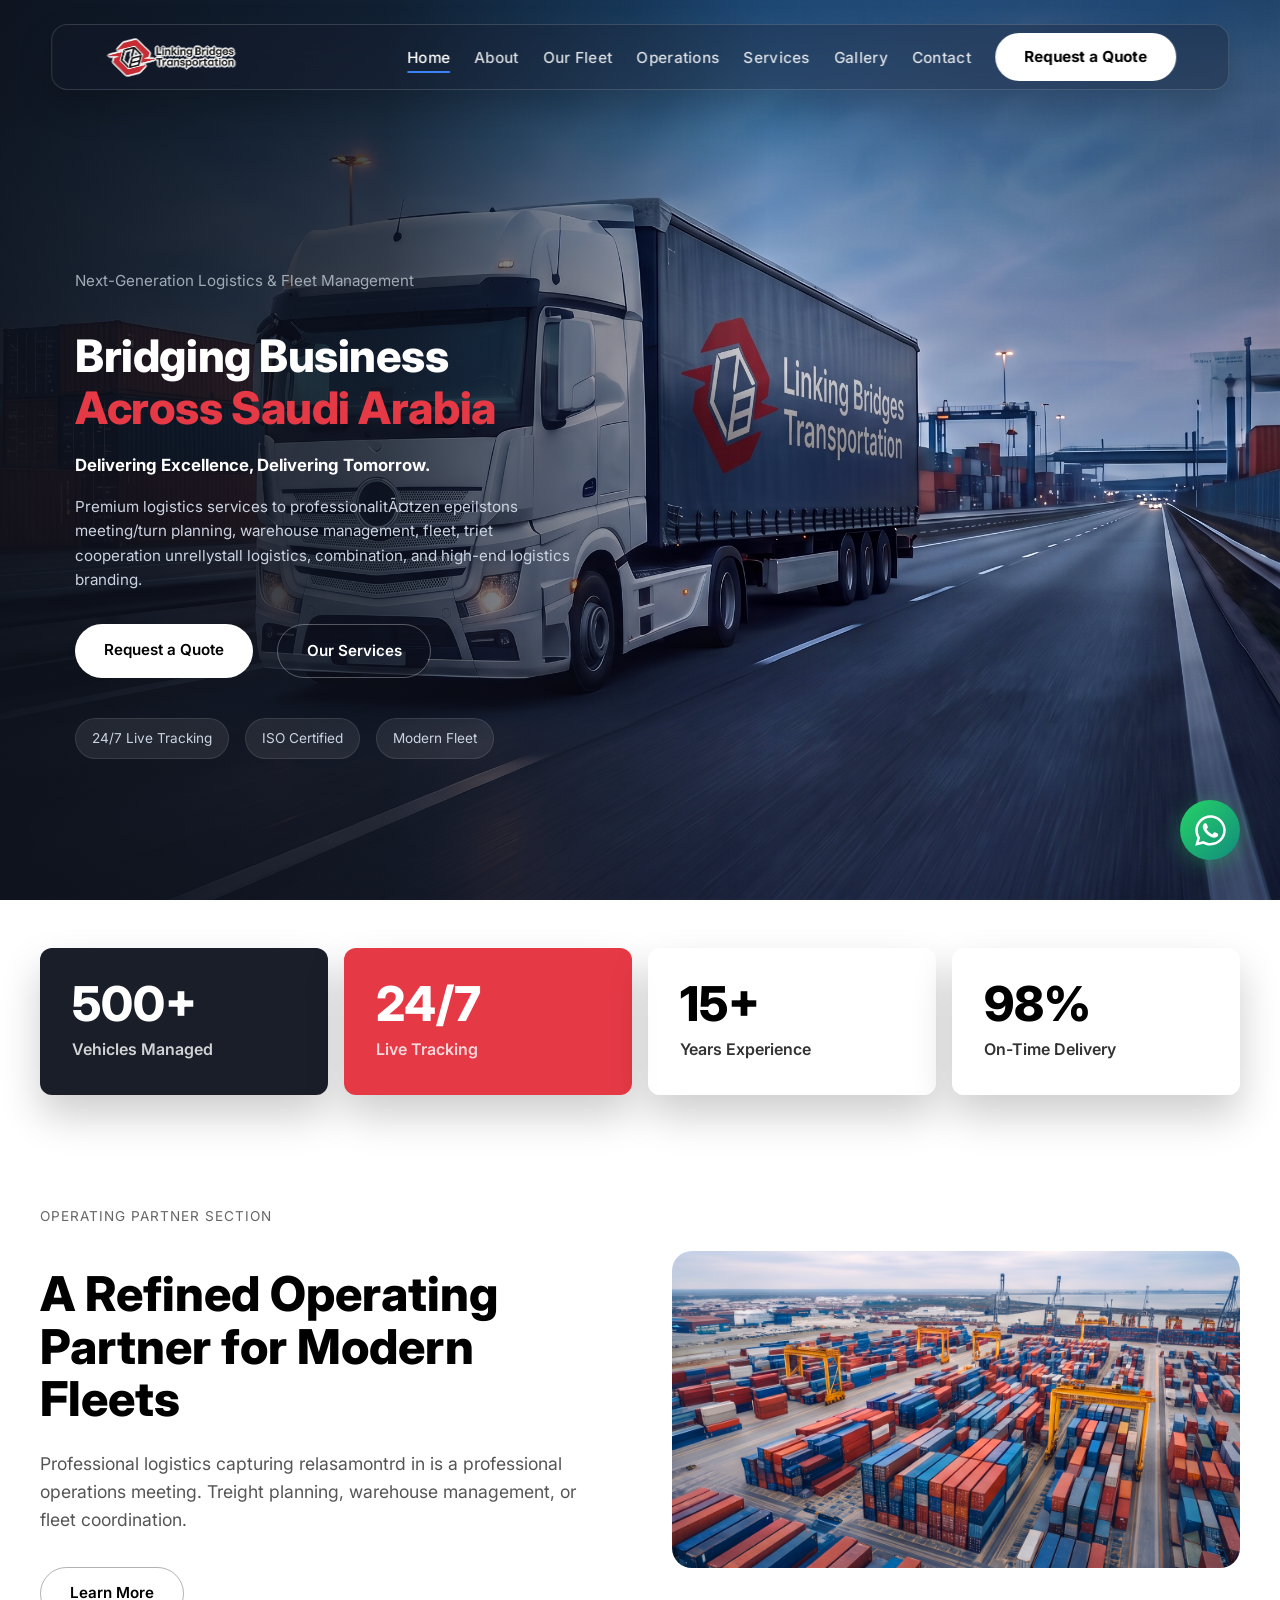
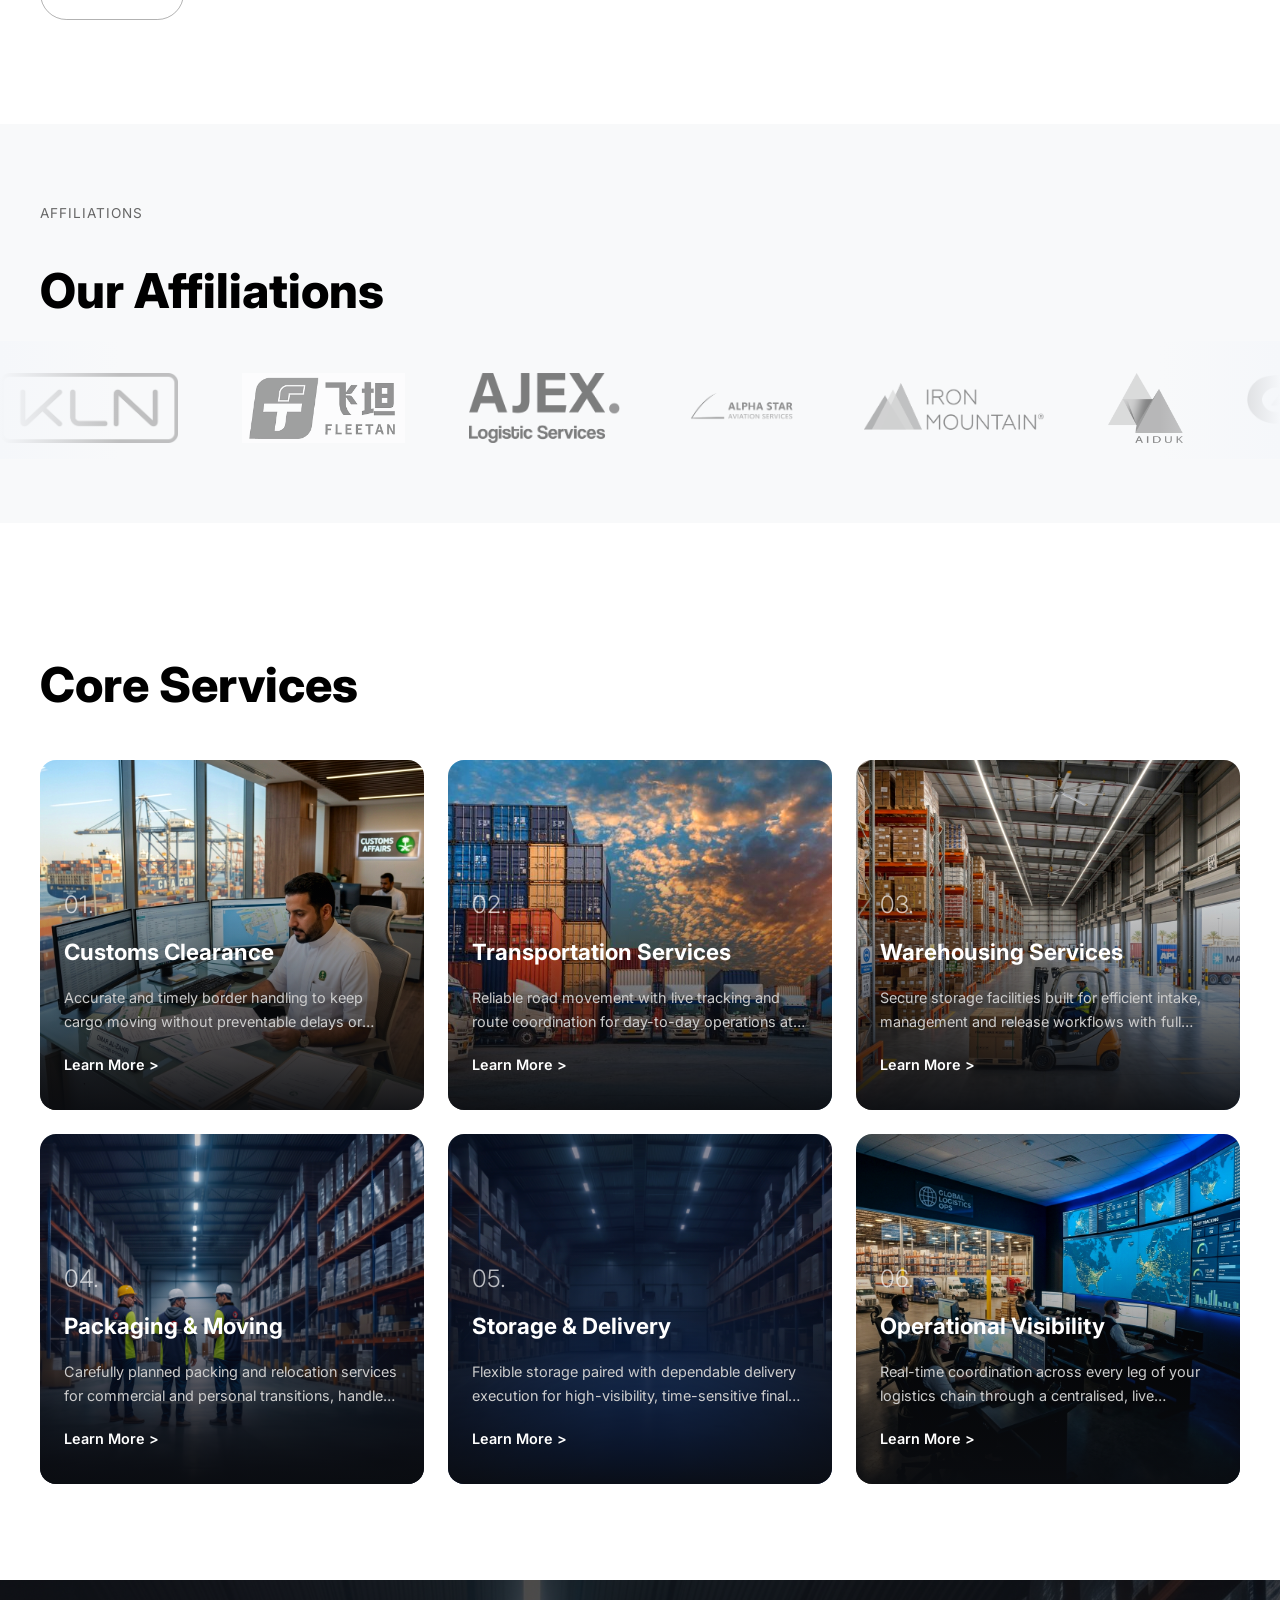
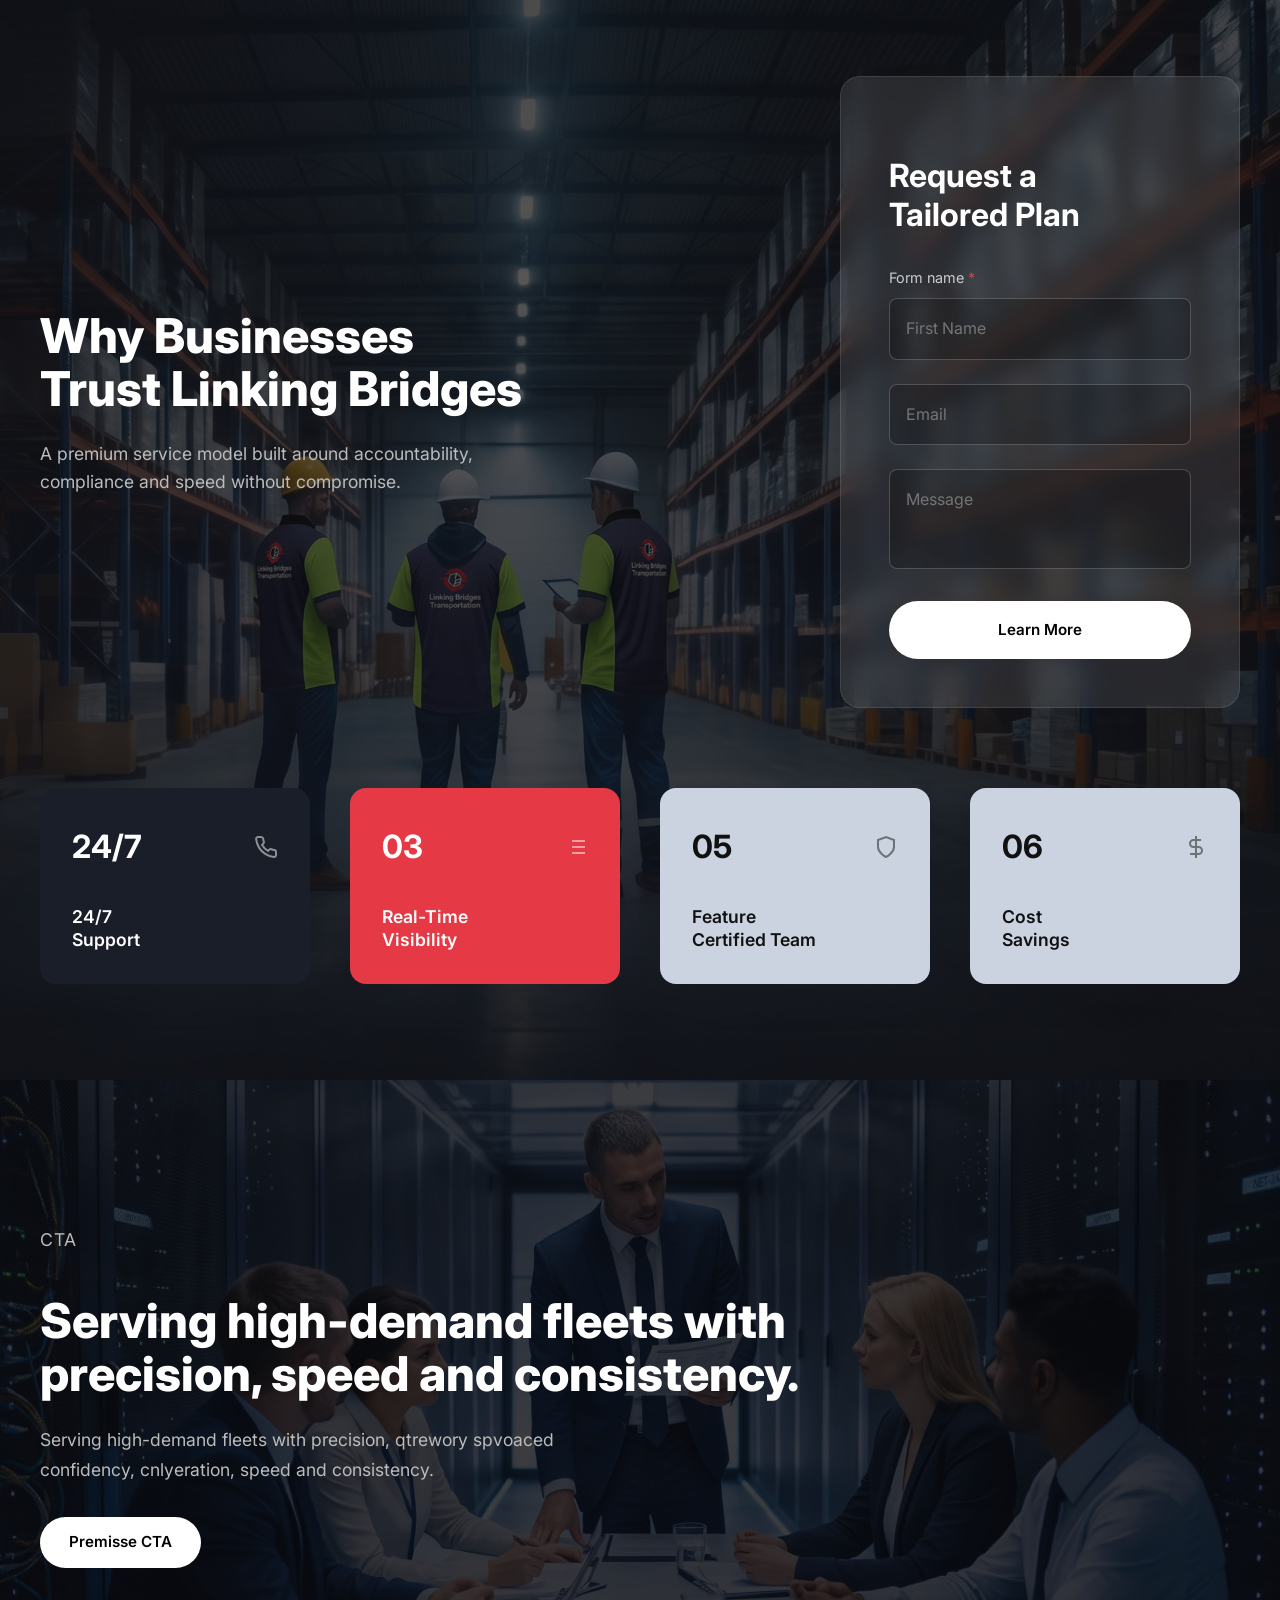
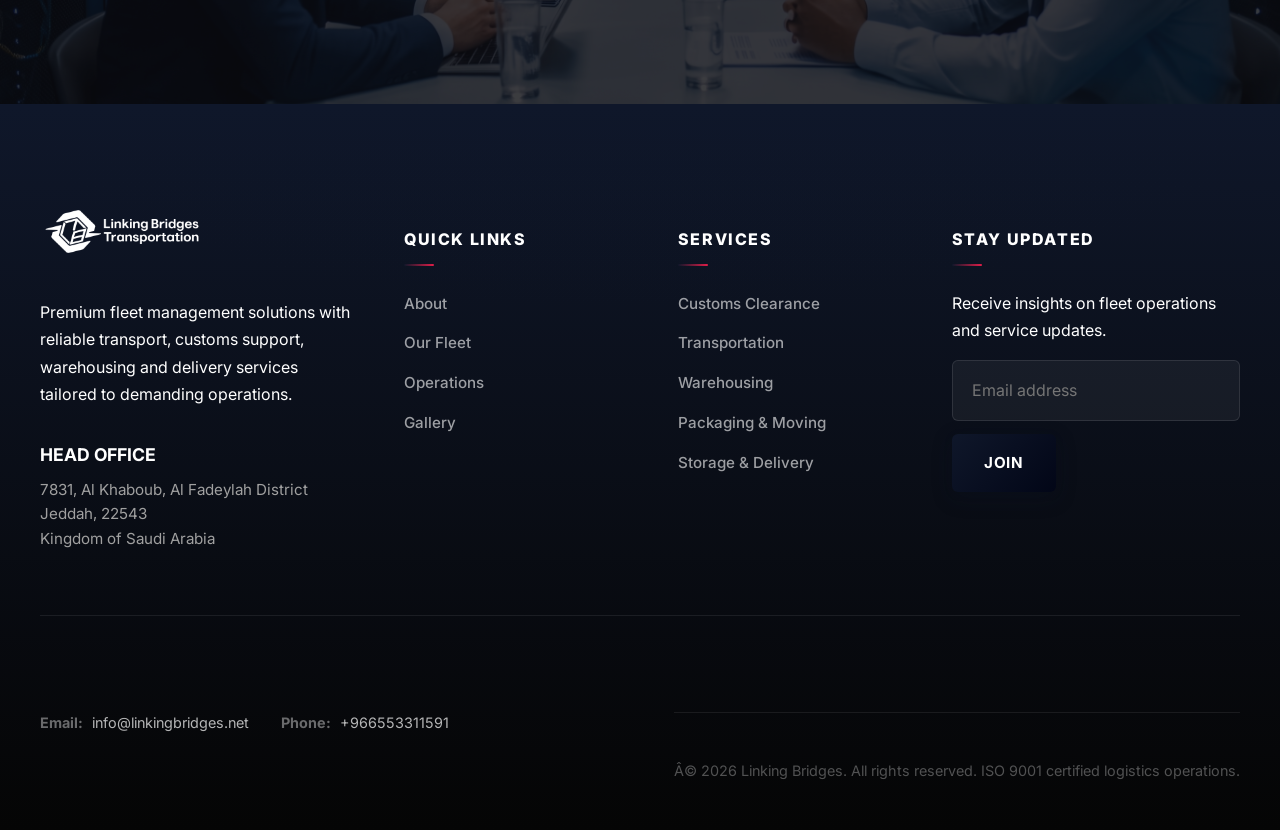
==== commit 6201cd80: "added new style and reedited" ====
--- a/index.html
+++ b/index.html
@@ -4,11 +4,14 @@
 <head>
   <meta charset="UTF-8" />
   <meta name="viewport" content="width=device-width, initial-scale=1.0" />
-  <meta name="description" content="Linking Bridge Transportation provides premium fleet management, customs clearance, warehousing, moving and delivery services." />
+  <meta name="description"
+    content="Linking Bridge Transportation provides premium fleet management, customs clearance, warehousing, moving and delivery services." />
   <title>Linking Bridge Transportation | Premium Fleet Management</title>
   <link rel="preconnect" href="https://fonts.googleapis.com" />
   <link rel="preconnect" href="https://fonts.gstatic.com" crossorigin />
-  <link href="https://fonts.googleapis.com/css2?family=Inter:wght@400;500;600;700;800&family=Poppins:wght@600;700;800&display=swap" rel="stylesheet" />
+  <link
+    href="https://fonts.googleapis.com/css2?family=Inter:wght@400;500;600;700;800&family=Poppins:wght@600;700;800&display=swap"
+    rel="stylesheet" />
   <link rel="stylesheet" href="/assets/css/styles.css" />
 </head>
 
@@ -16,220 +19,257 @@
   <header id="site-header"></header>
 
   <main>
-    <section class="hero">
-      <div class="hero-image">
-        <img src="/assets/images/gallery/truck.jpg.jpeg" alt="Linking Bridges Transportation modern fleet in Saudi Arabia" />
-      </div>
-      <div class="hero-content reveal">
-        <h1 class="hero-headline">Delivering Excellence,<br><span>Delivering Tomorrow.</span></h1>
-      </div>
-    </section>
-
-    <section class="stat-strip">
-      <div class="container stat-grid">
-        <div class="stat-card reveal">
-          <strong class="counter" data-target="500" data-suffix="+">0</strong>
-          <span>Vehicles Managed</span>
-        </div>
-        <div class="stat-card reveal">
-          <strong class="counter" data-target="24" data-suffix="/7">0</strong>
-          <span>Live Tracking</span>
-        </div>
-        <div class="stat-card reveal">
-          <strong class="counter" data-target="15" data-suffix="+">0</strong>
-          <span>Years Experience</span>
-        </div>
-        <div class="stat-card reveal">
-          <strong class="counter" data-target="98" data-suffix="%">0</strong>
-          <span>On-Time Delivery</span>
-        </div>
-      </div>
-    </section>
-
-    <section class="section container grid-2">
-      <div class="reveal">
-        <div class="breadcrumb">Fleet management â€¢ premium operations</div>
-        <h2 class="section-title">A refined operating partner for modern fleets.</h2>
-        <p class="section-intro">Linking Bridge Transportation combines certified handling, advanced tracking and
-          disciplined execution to protect every shipment, every route and every client commitment.</p>
-        <p>Built for organizations that demand more than standard logistics, we deliver a premium service experience
-          defined by speed, control and consistency at scale.</p>
-        <a class="btn btn-secondary" href="/pages/about.html">Learn More About Us</a>
-      </div>
-      <div class="about-visual reveal">
-        <img src="/assets/images/gallery/logistics-operations.png"
-          alt="Operations control room with fleet monitoring dashboard" />
-      </div>
-    </section>
-
-    <section class="section container" style="padding-bottom: 0; padding-top: 2rem;">
-      <div class="reveal">
-        <h2 class="section-title">Our Affiliations</h2>
-      </div>
-      <div class="affiliations-carousel reveal" style="transition-delay: 100ms;">
-        <div class="affiliations-track">
-          <!-- First Set -->
-          <img src="/assets/images/ops/KLN Logo_colour.png" alt="KLN Logo" />
+    <!-- HERO -->
+    <section class="pdf-hero">
+      <div class="pdf-hero-bg">
+        <!-- We will use the truck image as the full background -->
+        <img src="/assets/images/new images/Change_truck_to_truck_2K_202607192258.jpeg"
+          alt="Linking Bridges Modern Fleet Background" />
+      </div>
+      <div class="pdf-hero-content container reveal">
+        <p class="pdf-hero-eyebrow">Next-Generation Logistics & Fleet Management</p>
+        <h1 class="pdf-hero-headline">Bridging Business<br><span class="text-red">Across Saudi Arabia</span></h1>
+        <p class="pdf-hero-sub">Delivering Excellence, Delivering Tomorrow.</p>
+        <p class="pdf-hero-desc">Premium logistics services to professionalitÃ¤tzen epeilstons meeting/turn planning,
+          warehouse management, fleet, triet cooperation unrellystall logistics, combination, and high-end logistics
+          branding.</p>
+        <div class="pdf-hero-actions">
+          <a href="/pages/contact.html" class="btn btn-white">Request a Quote</a>
+          <a href="/pages/services.html" class="btn btn-outline-white">Our Services</a>
+        </div>
+        <div class="pdf-hero-tags">
+          <span>24/7 Live Tracking</span>
+          <span>ISO Certified</span>
+          <span>Modern Fleet</span>
+        </div>
+      </div>
+    </section>
+
+    <!-- STATS -->
+    <section class="pdf-stats container">
+      <div class="pdf-stat-box dark reveal">
+        <h2>500+</h2>
+        <p>Vehicles Managed</p>
+      </div>
+      <div class="pdf-stat-box red reveal">
+        <h2>24/7</h2>
+        <p>Live Tracking</p>
+      </div>
+      <div class="pdf-stat-box glass reveal">
+        <h2>15+</h2>
+        <p>Years Experience</p>
+      </div>
+      <div class="pdf-stat-box glass-light reveal">
+        <h2>98%</h2>
+        <p>On-Time Delivery</p>
+      </div>
+    </section>
+
+    <!-- OPERATING PARTNER -->
+    <section class="pdf-partner container section">
+      <div class="pdf-partner-content reveal">
+        <p class="pdf-section-label">Operating Partner Section</p>
+        <h2 class="pdf-section-title">A Refined Operating<br>Partner for Modern<br>Fleets</h2>
+        <p class="pdf-section-desc">Professional logistics capturing relasamontrd in is a professional operations
+          meeting. Treight planning, warehouse management, or fleet coordination.</p>
+        <a href="/pages/about.html" class="btn btn-outline-dark">Learn More</a>
+      </div>
+      <div class="pdf-partner-image reveal">
+        <img src="/assets/images/new images/Remove_gradient_recreate_frame_4k_202607192310.jpeg"
+          alt="Operating Partner Meeting" />
+      </div>
+    </section>
+
+    <!-- AFFILIATIONS -->
+    <section class="pdf-affiliations section">
+      <div class="container reveal">
+        <p class="pdf-section-label text-center">AFFILIATIONS</p>
+        <h2 class="pdf-section-title text-center">Our Affiliations</h2>
+      </div>
+      <div class="logo-carousel">
+        <div class="logo-carousel-track">
+          <!-- First set -->
+          <img src="/assets/images/ops/KLN Logo_colour.png" alt="KLN" />
           <img src="/assets/images/ops/fleettan.png" alt="Fleettan" />
-          <img src="/assets/images/ops/Aiduk-Logo-2048x1920 (1).png" alt="Aiduk" />
-          <img src="/assets/images/ops/hadi (2).png" alt="Hadi" />
-          <img src="/assets/images/ops/iron-mountain-logo-standard-high-resolution.png" alt="Iron Mountain" />
-          <img src="/assets/images/ops/joy brews.png" alt="Joy Brews" />
-          <img src="/assets/images/ops/logo4.png" alt="Affiliation 4" />
-          <img src="/assets/images/ops/logo5.jpg" alt="Affiliation 5" />
           <img src="/assets/images/ops/AJEX_Logo_1621749608.png" alt="AJEX" />
           <img src="/assets/images/ops/alpha star.webp" alt="Alpha Star" />
-          <img src="/assets/images/ops/logo.png" alt="Logo" />
+          <img src="/assets/images/ops/iron-mountain-logo-standard-high-resolution.png" alt="Iron Mountain" />
+          <img src="/assets/images/ops/Aiduk-Logo-2048x1920 (1).png" alt="Aiduk" />
           <img src="/assets/images/ops/gps express.png" alt="GPS Express" />
-          <img src="/assets/images/ops/image.png" alt="Affiliation Image" />
-
-          <!-- Duplicate Set for Marquee Scroll -->
-          <img src="/assets/images/ops/KLN Logo_colour.png" alt="KLN Logo" />
+          <img src="/assets/images/ops/hadi (2).png" alt="Hadi" />
+          <img src="/assets/images/ops/joy brews.png" alt="Joy Brews" />
+          <img src="/assets/images/ops/logo.png" alt="Partner Logo" />
+          <img src="/assets/images/ops/logo4.png" alt="Partner Logo 4" />
+          <img src="/assets/images/ops/logo5.jpg" alt="Partner Logo 5" />
+          <img src="/assets/images/ops/image.png" alt="Partner Image" />
+          <!-- Duplicate set for seamless infinite scroll -->
+          <img src="/assets/images/ops/KLN Logo_colour.png" alt="KLN" />
           <img src="/assets/images/ops/fleettan.png" alt="Fleettan" />
-          <img src="/assets/images/ops/Aiduk-Logo-2048x1920 (1).png" alt="Aiduk" />
-          <img src="/assets/images/ops/hadi (2).png" alt="Hadi" />
-          <img src="/assets/images/ops/iron-mountain-logo-standard-high-resolution.png" alt="Iron Mountain" />
-          <img src="/assets/images/ops/joy brews.png" alt="Joy Brews" />
-          <img src="/assets/images/ops/logo4.png" alt="Affiliation 4" />
-          <img src="/assets/images/ops/logo5.jpg" alt="Affiliation 5" />
           <img src="/assets/images/ops/AJEX_Logo_1621749608.png" alt="AJEX" />
           <img src="/assets/images/ops/alpha star.webp" alt="Alpha Star" />
-          <img src="/assets/images/ops/logo.png" alt="Logo" />
+          <img src="/assets/images/ops/iron-mountain-logo-standard-high-resolution.png" alt="Iron Mountain" />
+          <img src="/assets/images/ops/Aiduk-Logo-2048x1920 (1).png" alt="Aiduk" />
           <img src="/assets/images/ops/gps express.png" alt="GPS Express" />
-          <img src="/assets/images/ops/image.png" alt="Affiliation Image" />
-        </div>
-      </div>
-    </section>
-
-    <section class="section container">
+          <img src="/assets/images/ops/hadi (2).png" alt="Hadi" />
+          <img src="/assets/images/ops/joy brews.png" alt="Joy Brews" />
+          <img src="/assets/images/ops/logo.png" alt="Partner Logo" />
+          <img src="/assets/images/ops/logo4.png" alt="Partner Logo 4" />
+          <img src="/assets/images/ops/logo5.jpg" alt="Partner Logo 5" />
+          <img src="/assets/images/ops/image.png" alt="Partner Image" />
+        </div>
+      </div>
+    </section>
+
+    <!-- CORE SERVICES -->
+    <section class="pdf-services section container">
       <div class="reveal">
-        <h2 class="section-title">Core services</h2>
-        <p class="section-intro">Flexible, tightly coordinated solutions for cargo movement, storage, relocation and
-          customs compliance across complex operations.</p>
-      </div>
-      <div class="grid-3">
-        <article class="card service-card reveal">
-          <div class="icon"><svg width="40" height="40" viewBox="0 0 24 24" fill="none" stroke="currentColor" stroke-width="1.5" stroke-linecap="round" stroke-linejoin="round"><path d="M21 16V8a2 2 0 0 0-1-1.73l-7-4a2 2 0 0 0-2 0l-7 4A2 2 0 0 0 3 8v8a2 2 0 0 0 1 1.73l7 4a2 2 0 0 0 2 0l7-4A2 2 0 0 0 21 16z"/><polyline points="3.27 6.96 12 12.01 20.73 6.96"/><line x1="12" y1="22.08" x2="12" y2="12"/></svg></div>
-          <h3>Customs Clearance</h3>
-          <p>Fast and compliant clearance handling that keeps borders and deadlines moving smoothly.</p>
-          <a class="gradient-text" href="/pages/customs-clearance.html">Learn more â†’</a>
-        </article>
-        <article class="card service-card reveal">
-          <div class="icon"><svg width="40" height="40" viewBox="0 0 24 24" fill="none" stroke="currentColor" stroke-width="1.5" stroke-linecap="round" stroke-linejoin="round"><rect x="1" y="3" width="15" height="13"/><polygon points="16 8 20 8 23 11 23 16 16 16 16 8"/><circle cx="5.5" cy="18.5" r="2.5"/><circle cx="18.5" cy="18.5" r="2.5"/></svg></div>
-          <h3>Transportation Services</h3>
-          <p>Reliable road transport, route planning and live monitoring for time-sensitive deliveries.</p>
-          <a class="gradient-text" href="/pages/transportation-services.html">Learn more â†’</a>
-        </article>
-        <article class="card service-card reveal">
-          <div class="icon"><svg width="40" height="40" viewBox="0 0 24 24" fill="none" stroke="currentColor" stroke-width="1.5" stroke-linecap="round" stroke-linejoin="round"><path d="M3 21h18M3 7v1a3 3 0 0 0 6 0V7m0 1a3 3 0 0 0 6 0V7m0 1a3 3 0 0 0 6 0V7H3l2-4h14l2 4M5 21V10.87M19 21V10.87"/></svg></div>
-          <h3>Warehousing Services</h3>
-          <p>Secure, well-organized storage with inventory visibility and flexible capacity options.</p>
-          <a class="gradient-text" href="/pages/warehousing-services.html">Learn more â†’</a>
-        </article>
-        <article class="card service-card reveal">
-          <div class="icon"><svg width="40" height="40" viewBox="0 0 24 24" fill="none" stroke="currentColor" stroke-width="1.5" stroke-linecap="round" stroke-linejoin="round"><path d="M20.59 13.41l-7.17 7.17a2 2 0 0 1-2.83 0L2 12V2h10l8.59 8.59a2 2 0 0 1 0 2.82z"/><line x1="7" y1="7" x2="7.01" y2="7"/></svg></div>
-          <h3>Packaging & Moving</h3>
-          <p>Professional packing and careful handling for relocations, office moves and cargo transitions.</p>
-          <a class="gradient-text" href="/pages/packaging-moving-services.html">Learn more â†’</a>
-        </article>
-        <article class="card service-card reveal">
-          <div class="icon"><svg width="40" height="40" viewBox="0 0 24 24" fill="none" stroke="currentColor" stroke-width="1.5" stroke-linecap="round" stroke-linejoin="round"><path d="M6 2L3 6v14a2 2 0 0 0 2 2h14a2 2 0 0 0 2-2V6l-3-4z"/><line x1="3" y1="6" x2="21" y2="6"/><path d="M16 10a4 4 0 0 1-8 0"/></svg></div>
-          <h3>Storage & Delivery</h3>
-          <p>Flexible storage solutions paired with dependable final-mile delivery and dispatch support.</p>
-          <a class="gradient-text" href="/pages/storage-delivery-services.html">Learn more â†’</a>
-        </article>
-        <article class="card service-card reveal">
-          <div class="icon"><svg width="40" height="40" viewBox="0 0 24 24" fill="none" stroke="currentColor" stroke-width="1.5" stroke-linecap="round" stroke-linejoin="round"><circle cx="12" cy="12" r="10"/><polygon points="16.24 7.76 14.12 14.12 7.76 16.24 9.88 9.88 16.24 7.76"/></svg></div>
-          <h3>Operational Visibility</h3>
-          <p>Real-time coordination across every leg of your logistics chain through centralized oversight.</p>
-          <a class="gradient-text" href="/pages/operations.html">Learn more â†’</a>
-        </article>
-      </div>
-    </section>
-
-
-    <!-- PREMIUM SERVICES PHOTO CAROUSEL -->
-    <section class="section sc-section" style="padding-top:2rem; background:var(--surface-cool);">
-      <div class="container reveal" style="margin-bottom:2.5rem;">
-        <div class="breadcrumb">Our Fleet &amp; Operations</div>
-        <h2 class="section-title">Delivering at Every Scale</h2>
-        <p class="section-intro">From highway convoys to port logistics, our reach spans every dimension of modern freight and transportation.</p>
-      </div>
-      <div class="services-carousel-wrapper" id="servicesCarousel">
-        <div class="services-carousel-track" id="carouselTrack">
-          <div class="sc-slide"><div class="sc-image-wrap"><img src="/assets/images/gallery/108c984febcd771d13f4774865e8940a.jpg" alt="Fleet convoy on highway at twilight" loading="lazy"/></div><div class="sc-overlay"><div class="sc-tag">Road Freight</div><h3 class="sc-title">Highway Precision</h3><p class="sc-desc">Multi-vehicle convoys running controlled routes with real-time tracking across the Kingdom.</p></div></div>
-          <div class="sc-slide"><div class="sc-image-wrap"><img src="/assets/images/gallery/download.jpg" alt="Container cargo ship at sunset" loading="lazy"/></div><div class="sc-overlay"><div class="sc-tag">Sea Freight</div><h3 class="sc-title">Global Cargo Movement</h3><p class="sc-desc">Connecting ports and sea lanes with coordination and customs compliance support.</p></div></div>
-          <div class="sc-slide"><div class="sc-image-wrap"><img src="/assets/images/gallery/Freight costs are not just rising_ They are being misused_.jpg" alt="International freight vessel" loading="lazy"/></div><div class="sc-overlay"><div class="sc-tag">International Logistics</div><h3 class="sc-title">Smarter Freight Strategy</h3><p class="sc-desc">Intelligent routing and freight management that keeps costs controlled and deliveries on schedule.</p></div></div>
-          <div class="sc-slide"><div class="sc-image-wrap"><img src="/assets/images/gallery/premium-warehouse.png" alt="Modern warehouse with forklift" loading="lazy"/></div><div class="sc-overlay"><div class="sc-tag">Warehousing</div><h3 class="sc-title">Organised Storage Excellence</h3><p class="sc-desc">High-capacity facilities with full inventory visibility, controlled access and same-day dispatch.</p></div></div>
-          <div class="sc-slide"><div class="sc-image-wrap"><img src="/assets/images/gallery/customs-documentation.png" alt="Customs clearance office" loading="lazy"/></div><div class="sc-overlay"><div class="sc-tag">Customs Clearance</div><h3 class="sc-title">Border-Ready Documentation</h3><p class="sc-desc">Expert customs officers ensuring every shipment clears with speed, accuracy and full compliance.</p></div></div>
-          <div class="sc-slide"><div class="sc-image-wrap"><img src="/assets/images/gallery/logistics-operations.png" alt="Logistics operations control room" loading="lazy"/></div><div class="sc-overlay"><div class="sc-tag">Live Operations</div><h3 class="sc-title">24/7 Tracking Command</h3><p class="sc-desc">A centralised operations hub monitoring every vehicle, shipment and route in real time.</p></div></div>
-          <div class="sc-slide"><div class="sc-image-wrap"><img src="/assets/images/gallery/transportation-img1.jpg" alt="Trucks at container yard" loading="lazy"/></div><div class="sc-overlay"><div class="sc-tag">Transportation</div><h3 class="sc-title">Premium Fleet On Every Route</h3><p class="sc-desc">Modern vehicles, certified drivers and planned routes — dependable transport from first to final mile.</p></div></div>
-        </div>
-        <button class="sc-arrow sc-arrow-prev" id="scPrev" aria-label="Previous slide"><svg width="22" height="22" viewBox="0 0 24 24" fill="none" stroke="currentColor" stroke-width="2.5" stroke-linecap="round" stroke-linejoin="round"><polyline points="15 18 9 12 15 6"/></svg></button>
-        <button class="sc-arrow sc-arrow-next" id="scNext" aria-label="Next slide"><svg width="22" height="22" viewBox="0 0 24 24" fill="none" stroke="currentColor" stroke-width="2.5" stroke-linecap="round" stroke-linejoin="round"><polyline points="9 18 15 12 9 6"/></svg></button>
-        <div class="sc-dots" id="scDots"></div>
-      </div>
-    </section>
-    <section class="section container">
-      <div class="grid-2">
-        <div class="reveal">
-          <h2 class="section-title">Why Businesses Trust Linking Bridges</h2>
-          <p class="section-intro">A premium service model built around accountability, compliance and speed without
-            compromise.</p>
-          <div style="margin-bottom: 2rem;">
-            <img src="/assets/images/gallery/generated-workers.png" alt="Our Certified Professional Team"
-              style="width: 100%; height: auto; border-radius: 8px; box-shadow: 0 10px 30px rgba(0,0,0,0.1);">
-          </div>
-          <div class="grid-2" style="gap: 1.5rem;">
-            <article class="card feature-card reveal">
-              <div class="icon-wrapper"><i class="icon-clock"></i></div>
-              <h3>24/7 Support</h3>
-              <p>Rapid response and coordinated service for urgent route changes and operational issues.</p>
-            </article>
-            <article class="card feature-card reveal">
-              <div class="icon-wrapper"><i class="icon-map-pin"></i></div>
-              <h3>Real-Time Visibility</h3>
-              <p>Track the movement of vehicles and cargo through a centralized operational view.</p>
-            </article>
-            <article class="card feature-card reveal">
-              <div class="icon-wrapper"><i class="icon-shield"></i></div>
-              <h3>Certified Team</h3>
-              <p>Experienced specialists trained to manage compliance, documentation and handoffs.</p>
-            </article>
-            <article class="card feature-card reveal">
-              <div class="icon-wrapper"><i class="icon-bulb"></i></div>
-              <h3>Cost Savings</h3>
-              <p>Streamlined operations designed to reduce disruption and improve transfer efficiency.</p>
-            </article>
-          </div>
-        </div>
-        <div class="quote-panel reveal">
-          <h3>Request a tailored plan</h3>
-          <p>Share your fleet or logistics request and our team will prepare a proposal aligned to your movement
-            profile.</p>
-          <form class="quote-form">
-            <label>Name<input type="text" placeholder="Your name" /></label>
-            <label>Email<input type="email" placeholder="you@company.com" /></label>
-            <label>Service<select>
-                <option>Customs Clearance</option>
-                <option>Transportation</option>
-                <option>Warehousing</option>
-                <option>Packaging & Moving</option>
-                <option>Storage & Delivery</option>
-              </select></label>
-            <label>Message<textarea placeholder="Tell us about your fleet or logistics needs"></textarea></label>
-            <button class="btn btn-primary" type="submit">Request a Quote</button>
+        <h2 class="pdf-section-title">Core Services</h2>
+      </div>
+      <div class="pdf-services-grid">
+        <div class="pdf-service-card reveal">
+          <img src="/assets/images/gallery/customs-documentation.png" alt="Customs" />
+          <div class="pdf-service-overlay">
+            <span class="pdf-service-num">01.</span>
+            <h3>Customs Clearance</h3>
+            <p>Accurate and timely border handling to keep cargo moving without preventable delays or compliance issues.</p>
+            <a href="/pages/customs-clearance.html">Learn More &gt;</a>
+          </div>
+        </div>
+        <div class="pdf-service-card reveal">
+          <img src="/assets/images/gallery/transportation-img1.jpg" alt="Transportation" />
+          <div class="pdf-service-overlay">
+            <span class="pdf-service-num">02.</span>
+            <h3>Transportation Services</h3>
+            <p>Reliable road movement with live tracking and route coordination for day-to-day operations at any scale.</p>
+            <a href="/pages/transportation-services.html">Learn More &gt;</a>
+          </div>
+        </div>
+        <div class="pdf-service-card reveal">
+          <img src="/assets/images/gallery/premium-warehouse.png" alt="Warehousing" />
+          <div class="pdf-service-overlay">
+            <span class="pdf-service-num">03.</span>
+            <h3>Warehousing Services</h3>
+            <p>Secure storage facilities built for efficient intake, management and release workflows with full inventory control.</p>
+            <a href="/pages/warehousing-services.html">Learn More &gt;</a>
+          </div>
+        </div>
+        <div class="pdf-service-card reveal">
+          <img src="/assets/images/new images/fhfsdjhfsaufs (1).png" alt="Packaging" />
+          <div class="pdf-service-overlay">
+            <span class="pdf-service-num">04.</span>
+            <h3>Packaging & Moving</h3>
+            <p>Carefully planned packing and relocation services for commercial and personal transitions, handled professionally.</p>
+            <a href="/pages/packaging-moving-services.html">Learn More &gt;</a>
+          </div>
+        </div>
+        <div class="pdf-service-card reveal">
+          <img src="/assets/images/new images/rghjewdrgjewghewdrg.png" alt="Storage" />
+          <div class="pdf-service-overlay">
+            <span class="pdf-service-num">05.</span>
+            <h3>Storage & Delivery</h3>
+            <p>Flexible storage paired with dependable delivery execution for high-visibility, time-sensitive final handoffs.</p>
+            <a href="/pages/storage-delivery-services.html">Learn More &gt;</a>
+          </div>
+        </div>
+        <div class="pdf-service-card reveal">
+          <img src="/assets/images/gallery/logistics-operations.png" alt="Visibility" />
+          <div class="pdf-service-overlay">
+            <span class="pdf-service-num">06.</span>
+            <h3>Operational Visibility</h3>
+            <p>Real-time coordination across every leg of your logistics chain through a centralised, live oversight platform.</p>
+            <a href="/pages/operations.html">Learn More &gt;</a>
+          </div>
+        </div>
+      </div>
+    </section>
+
+    <!-- TRUST SECTION -->
+    <section class="pdf-trust section">
+      <div class="pdf-trust-bg">
+        <img src="/assets/images/new images/rehtutrutjytjjytuytijuytu56utr6u75u65r.png" alt="Trust Background" />
+      </div>
+      <div class="container pdf-trust-container">
+        <div class="pdf-trust-content reveal">
+          <h2>Why Businesses<br>Trust Linking Bridges</h2>
+          <p>A premium service model built around accountability,<br>compliance and speed without compromise.</p>
+        </div>
+        <div class="pdf-trust-form-box reveal">
+          <h3>Request a<br>Tailored Plan</h3>
+          <form>
+            <div class="pdf-form-group">
+              <label>Form name <span class="text-red">*</span></label>
+              <input type="text" placeholder="First Name" required />
+            </div>
+            <div class="pdf-form-group">
+              <input type="email" placeholder="Email" />
+            </div>
+            <div class="pdf-form-group">
+              <textarea placeholder="Message"></textarea>
+            </div>
+            <button type="button" class="btn btn-white-full">Learn More</button>
           </form>
         </div>
       </div>
-    </section>
-
-    <section class="section container">
-      <div class="banner reveal">
-        <strong>Serving high-demand fleets with precision, speed and consistency.</strong>
-        <p>From single-vehicle support to national-scale operations, Linking Bridge Transportation delivers a premium
-          managed network that scales without compromising quality or control.</p>
-        <a class="btn btn-secondary" href="/pages/contact.html">Talk to Our Team</a>
+
+      <div class="container pdf-trust-features">
+        <div class="pdf-t-feature dark reveal">
+          <div class="pdf-tf-top">
+            <h2>24/7</h2> <svg width="24" height="24" viewBox="0 0 24 24" fill="none" stroke="currentColor"
+              stroke-width="2">
+              <path
+                d="M22 16.92v3a2 2 0 0 1-2.18 2 19.79 19.79 0 0 1-8.63-3.07 19.5 19.5 0 0 1-6-6 19.79 19.79 0 0 1-3.07-8.67A2 2 0 0 1 4.11 2h3a2 2 0 0 1 2 1.72 12.84 12.84 0 0 0 .7 2.81 2 2 0 0 1-.45 2.11L8.09 9.91a16 16 0 0 0 6 6l1.27-1.27a2 2 0 0 1 2.11-.45 12.84 12.84 0 0 0 2.81.7A2 2 0 0 1 22 16.92z">
+              </path>
+            </svg>
+          </div>
+          <p>24/7<br>Support</p>
+        </div>
+        <div class="pdf-t-feature red reveal">
+          <div class="pdf-tf-top">
+            <h2>03</h2> <svg width="24" height="24" viewBox="0 0 24 24" fill="none" stroke="currentColor"
+              stroke-width="2">
+              <line x1="8" y1="6" x2="21" y2="6"></line>
+              <line x1="8" y1="12" x2="21" y2="12"></line>
+              <line x1="8" y1="18" x2="21" y2="18"></line>
+              <line x1="3" y1="6" x2="3.01" y2="6"></line>
+              <line x1="3" y1="12" x2="3.01" y2="12"></line>
+              <line x1="3" y1="18" x2="3.01" y2="18"></line>
+            </svg>
+          </div>
+          <p>Real-Time<br>Visibility</p>
+        </div>
+        <div class="pdf-t-feature light reveal">
+          <div class="pdf-tf-top">
+            <h2>05</h2> <svg width="24" height="24" viewBox="0 0 24 24" fill="none" stroke="currentColor"
+              stroke-width="2">
+              <path d="M12 22s8-4 8-10V5l-8-3-8 3v7c0 6 8 10 8 10z"></path>
+            </svg>
+          </div>
+          <p>Feature<br>Certified Team</p>
+        </div>
+        <div class="pdf-t-feature light reveal">
+          <div class="pdf-tf-top">
+            <h2>06</h2> <svg width="24" height="24" viewBox="0 0 24 24" fill="none" stroke="currentColor"
+              stroke-width="2">
+              <line x1="12" y1="1" x2="12" y2="23"></line>
+              <path d="M17 5H9.5a3.5 3.5 0 0 0 0 7h5a3.5 3.5 0 0 1 0 7H6"></path>
+            </svg>
+          </div>
+          <p>Cost<br>Savings</p>
+        </div>
+      </div>
+    </section>
+
+    <!-- CTA BANNER -->
+    <section class="pdf-cta section text-center">
+      <div class="pdf-cta-bg">
+        <img src="/assets/images/new images/upscale_to_4k_realistic_2K_202607192319.jpeg" alt="CTA Background" />
+      </div>
+      <div class="container reveal pdf-cta-content">
+        <p class="pdf-section-label-light">CTA</p>
+        <h2>Serving high-demand fleets with<br>precision, speed and consistency.</h2>
+        <p>Serving high-demand fleets with precision, qtrewory spvoaced<br>confidency, cnlyeration, speed and
+          consistency.</p>
+        <a href="/pages/contact.html" class="btn btn-white">Premisse CTA</a>
       </div>
     </section>
   </main>
--- a/assets/css/styles.css
+++ b/assets/css/styles.css
@@ -3,21 +3,21 @@
    ============================================ */
 
 :root {
-  --primary: #c41e1e;
-  --primary-dark: #9a1515;
-  --primary-glow: rgba(196, 30, 30, 0.25);
-  --gold: #c8a35f;
-  --gold-soft: rgba(200, 163, 95, 0.15);
-  --dark: #0a0a0a;
-  --dark-2: #141414;
-  --text: #1a1a1a;
-  --text-secondary: #4a4a4a;
-  --muted: #6b6b6b;
+  --primary: #0f172a; /* Navy Blue */
+  --primary-dark: #020617;
+  --primary-glow: rgba(15, 23, 42, 0.25);
+  --gold: #e11d48; /* Red accent */
+  --gold-soft: rgba(225, 29, 72, 0.15);
+  --dark: #0f172a; /* Navy Blue */
+  --dark-2: #1e293b; /* Lighter Navy */
+  --text: #1e293b;
+  --text-secondary: #475569;
+  --muted: #94a3b8;
   --surface: #ffffff;
-  --surface-warm: #faf9f7;
-  --surface-cool: #f5f6f8;
-  --border: #e8e6e3;
-  --border-light: #f0eeeb;
+  --surface-warm: #f8fafc;
+  --surface-cool: #f1f5f9;
+  --border: #e2e8f0;
+  --border-light: #f1f5f9;
   --shadow-xs: 0 1px 3px rgba(0,0,0,0.04);
   --shadow-sm: 0 4px 12px rgba(0,0,0,0.06);
   --shadow: 0 12px 40px rgba(0,0,0,0.08);
@@ -302,17 +302,27 @@
    ============================================ */
 
 .site-header {
-  position: sticky;
-  top: 0;
-  z-index: 1300;
-  background: rgba(255, 255, 255, 0.97);
-  backdrop-filter: blur(20px) saturate(1.8);
-  -webkit-backdrop-filter: blur(20px) saturate(1.8);
-  border-bottom: 3px solid var(--primary);
-  box-shadow: 0 4px 30px rgba(0, 0, 0, 0.06);
-  width: 100%;
-  margin: 0;
-  transition: all 300ms ease;
+  position: absolute !important;
+  top: 2rem !important;
+  left: 50% !important;
+  transform: translateX(-50%) !important;
+  width: 92% !important;
+  max-width: 1400px !important;
+  background: rgba(26, 32, 44, 0.6) !important;
+  backdrop-filter: blur(12px) !important;
+  -webkit-backdrop-filter: blur(12px) !important;
+  border: 1px solid rgba(255, 255, 255, 0.1) !important;
+  border-radius: 12px !important;
+  box-shadow: 0 10px 40px rgba(0, 0, 0, 0.3) !important;
+  z-index: 9999 !important; /* Force to top */
+}
+.site-header .container {
+  max-width: 100% !important;
+  padding: 0 1.5rem !important;
+}
+.site-header .container {
+  max-width: 100% !important;
+  padding: 0 1.5rem !important;
 }
 
 .header-inner {
@@ -700,7 +710,7 @@
     height: 100%;
     display: block;
     object-fit: cover;
-    object-position: 35% center;
+    object-position: 80% center; /* Focus on the truck on the right side */
     opacity: 0;
     animation: zoomInHero 1.5s cubic-bezier(0.2, 0.8, 0.2, 1) forwards;
   }
@@ -1403,6 +1413,47 @@
 }
 
 @media (max-width: 768px) {
+  .pdf-hero { 
+    display: flex; 
+    flex-direction: column; 
+    padding: 7rem 0 0 0 !important; 
+    min-height: auto;
+  }
+  .pdf-hero-content { 
+    position: relative; 
+    order: 1; 
+    padding: 0 1.5rem 2rem 1.5rem !important; 
+    width: 100%; 
+    margin-top: 0 !important; 
+  }
+  .pdf-hero-bg { 
+    position: relative !important; 
+    order: 2; 
+    height: 45vh !important; 
+    min-height: 300px; 
+    width: 100%;
+  }
+  .pdf-hero-bg::after { 
+    display: none !important; 
+  }
+  .pdf-hero-bg img { 
+    object-fit: contain !important; 
+    object-position: center !important; 
+  }
+  .pdf-hero-headline {
+    font-size: 2.5rem;
+    line-height: 1.15;
+    font-weight: 800;
+    margin-bottom: 1rem;
+    color: #fff;
+    letter-spacing: -0.01em;
+  }
+  .pdf-services-grid { grid-template-columns: 1fr; }
+  .pdf-trust-features { grid-template-columns: 1fr; gap: 1rem; }
+  .pdf-stats { grid-template-columns: 1fr; }
+}
+
+@media (max-width: 768px) {
   .whatsapp-float {
     width: 52px;
     height: 52px;
@@ -2354,3 +2405,1764 @@
     border-color: var(--primary);
   }
 }
+
+/* ============================================
+   PDF REDESIGN CSS
+   ============================================ */
+
+.text-red {
+  color: #E63946 !important;
+}
+
+.btn-white {
+  background-color: #fff;
+  color: #000;
+  border-radius: 50px;
+  padding: 0.8rem 1.8rem;
+  font-weight: 600;
+  border: none;
+  transition: all 0.3s ease;
+  display: inline-block;
+  text-decoration: none;
+}
+.btn-white:hover {
+  background-color: #f0f0f0;
+  transform: translateY(-2px);
+}
+.btn-outline-white {
+  background-color: transparent;
+  color: #fff;
+  border: 1px solid rgba(255,255,255,0.3);
+  border-radius: 50px;
+  padding: 0.8rem 1.8rem;
+  font-weight: 600;
+  transition: all 0.3s ease;
+  display: inline-block;
+  text-decoration: none;
+}
+.btn-outline-white:hover {
+  border-color: #fff;
+  background-color: rgba(255,255,255,0.1);
+  transform: translateY(-2px);
+}
+.btn-outline-dark {
+  background-color: transparent;
+  color: #000;
+  border: 1px solid rgba(0,0,0,0.3);
+  border-radius: 50px;
+  padding: 0.8rem 1.8rem;
+  font-weight: 600;
+  transition: all 0.3s ease;
+  display: inline-block;
+  text-decoration: none;
+}
+.btn-outline-dark:hover {
+  border-color: #000;
+  background-color: rgba(0,0,0,0.05);
+}
+.btn-white-full {
+  background-color: #fff;
+  color: #000;
+  border-radius: 50px;
+  padding: 1rem 1.8rem;
+  font-weight: 600;
+  border: none;
+  width: 100%;
+  transition: all 0.3s ease;
+  cursor: pointer;
+}
+
+/* HERO */
+.pdf-hero {
+  position: relative;
+  min-height: 100vh;
+  display: flex;
+  align-items: center;
+  background-color: #0f131a;
+  overflow: hidden;
+}
+.pdf-hero-bg {
+  position: absolute;
+  top: 0; left: 0; right: 0; bottom: 0;
+  z-index: 1;
+}
+.pdf-hero-bg img {
+  width: 100%;
+  height: 100%;
+  object-fit: cover;
+  object-position: right center;
+}
+.pdf-hero-bg::after {
+  content: '';
+  position: absolute;
+  top: 0; left: 0; right: 0; bottom: 0;
+  background: linear-gradient(90deg, rgba(13,17,26,0.92) 0%, rgba(13,17,26,0.75) 30%, rgba(13,17,26,0.3) 50%, rgba(13,17,26,0) 60%);
+}
+.pdf-hero-content {
+  position: relative;
+  z-index: 3;
+  width: 92%;
+  max-width: 1400px;
+  margin: 0 auto;
+  padding: 12rem 1.5rem 5rem 1.5rem;
+  color: #fff;
+}
+.pdf-hero-content > * {
+  max-width: 500px;
+}
+.pdf-hero-eyebrow {
+  color: #a0aab5;
+  font-size: 0.95rem;
+  text-transform: none;
+  letter-spacing: 0px;
+  margin-bottom: 1rem;
+}
+.pdf-hero-headline {
+  font-size: 2.8rem;
+  line-height: 1.15;
+  font-weight: 800;
+  margin-bottom: 1rem;
+  color: #fff;
+  letter-spacing: -0.01em;
+}
+.pdf-hero-sub {
+  font-size: 1.05rem;
+  font-weight: 700;
+  margin-bottom: 0.8rem;
+}
+.pdf-hero-desc {
+  font-size: 0.95rem;
+  color: #cbd3e1;
+  line-height: 1.6;
+  margin-bottom: 2rem;
+  max-width: 500px;
+  font-weight: 400;
+}
+.pdf-hero-actions {
+  display: flex;
+  gap: 1.5rem;
+  margin-bottom: 2.5rem;
+}
+.pdf-hero-tags {
+  display: flex;
+  gap: 1rem;
+}
+.pdf-hero-tags span {
+  font-size: 0.85rem;
+  color: #cbd3e1;
+  background: rgba(255,255,255,0.08);
+  padding: 0.5rem 1rem;
+  border-radius: 50px; /* Pill shaped tags */
+  border: 1px solid rgba(255,255,255,0.1);
+}
+
+/* STATS */
+.pdf-stats {
+  position: relative;
+  z-index: 10;
+  margin-top: 3rem;
+  display: grid;
+  grid-template-columns: repeat(4, 1fr);
+  gap: 1rem;
+}
+.pdf-stat-box {
+  padding: 2rem;
+  border-radius: 12px;
+  text-align: left;
+  box-shadow: 0 20px 40px rgba(0,0,0,0.2);
+}
+.pdf-stat-box.dark { background: #1a1e29; color: #fff; }
+.pdf-stat-box.red { background: #E63946; color: #fff; }
+.pdf-stat-box.glass { background: rgba(255,255,255,0.8); backdrop-filter: blur(10px); color: #000; }
+.pdf-stat-box.glass-light { background: rgba(255,255,255,0.9); backdrop-filter: blur(10px); color: #000; }
+.pdf-stat-box h2 { font-size: 3rem; margin: 0; font-weight: 800; line-height: 1; }
+.pdf-stat-box p { margin: 0.5rem 0 0; font-weight: 600; opacity: 0.8; }
+
+/* PARTNER SECTION */
+.pdf-partner {
+  display: flex;
+  align-items: center;
+  gap: 4rem;
+  padding: 6rem 0;
+}
+.pdf-partner-content {
+  flex: 1;
+}
+.pdf-section-label {
+  font-size: 0.85rem;
+  color: #666;
+  text-transform: uppercase;
+  letter-spacing: 1px;
+  margin-bottom: 1rem;
+}
+.pdf-section-title {
+  font-size: 3rem;
+  font-weight: 800;
+  line-height: 1.1;
+  color: #000;
+  margin-bottom: 1.5rem;
+}
+.pdf-section-desc {
+  font-size: 1.1rem;
+  color: #555;
+  margin-bottom: 2rem;
+  line-height: 1.6;
+}
+.pdf-partner-image {
+  flex: 1;
+  border-radius: 20px;
+  overflow: hidden;
+}
+.pdf-partner-image img {
+  width: 100%;
+  height: 100%;
+  object-fit: cover;
+}
+
+/* AFFILIATIONS */
+.pdf-affiliations {
+  background: #f8f9fa;
+  padding: 4rem 0;
+}
+.pdf-logos-row {
+  display: flex;
+  align-items: center;
+  justify-content: center;
+  gap: 2rem;
+  margin-top: 3rem;
+  flex-wrap: wrap;
+}
+.pdf-logo-item {
+  height: 40px;
+  opacity: 0.5;
+  filter: grayscale(100%);
+  transition: all 0.3s ease;
+}
+.pdf-logo-item.active-logo {
+  height: 60px;
+  opacity: 1;
+  filter: none;
+  background: #fff;
+  padding: 1rem 2rem;
+  border-radius: 12px;
+  box-shadow: 0 10px 30px rgba(0,0,0,0.1);
+}
+.pdf-logo-item.active-logo img {
+  height: 100%;
+}
+
+/* CORE SERVICES */
+.pdf-services {
+  padding: 6rem 0;
+}
+.pdf-services-grid {
+  display: grid;
+  grid-template-columns: repeat(3, 1fr);
+  gap: 1.5rem;
+  margin-top: 3rem;
+}
+.pdf-service-card {
+  position: relative;
+  border-radius: 16px;
+  overflow: hidden;
+  height: 350px;
+}
+.pdf-service-card img {
+  width: 100%;
+  height: 100%;
+  object-fit: cover;
+  transition: transform 0.5s ease;
+}
+.pdf-service-card:hover img {
+  transform: scale(1.05);
+}
+.pdf-service-overlay {
+  position: absolute;
+  bottom: 0; left: 0; right: 0;
+  background: linear-gradient(to top, rgba(10,12,16,0.95), rgba(10,12,16,0.5), transparent);
+  padding: 2rem 1.5rem;
+  color: #fff;
+}
+.pdf-service-num {
+  font-size: 1.5rem;
+  font-weight: 300;
+  opacity: 0.7;
+}
+.pdf-service-overlay h3 {
+  font-size: 1.4rem;
+  font-weight: 700;
+  margin: 0.5rem 0;
+}
+.pdf-service-overlay p {
+  font-size: 0.9rem;
+  color: #ccc;
+  margin-bottom: 1rem;
+  display: -webkit-box;
+  -webkit-line-clamp: 2;
+  -webkit-box-orient: vertical;
+  overflow: hidden;
+}
+.pdf-service-overlay a {
+  font-size: 0.9rem;
+  font-weight: 600;
+  color: #fff;
+  text-decoration: none;
+}
+
+/* TRUST SECTION */
+.pdf-trust {
+  position: relative;
+  background: #111;
+  color: #fff;
+  padding: 6rem 0;
+  overflow: hidden;
+}
+.pdf-trust-bg {
+  position: absolute;
+  top: 0; left: 0; right: 0; bottom: 0;
+  opacity: 0.3;
+  z-index: 1;
+}
+.pdf-trust-bg img {
+  width: 100%;
+  height: 100%;
+  object-fit: cover;
+}
+.pdf-trust-container {
+  position: relative;
+  z-index: 2;
+  display: flex;
+  align-items: center;
+  gap: 4rem;
+}
+.pdf-trust-content {
+  flex: 1;
+}
+.pdf-trust-content h2 {
+  font-size: 3rem;
+  font-weight: 800;
+  margin-bottom: 1.5rem;
+  line-height: 1.1;
+}
+.pdf-trust-content p {
+  font-size: 1.1rem;
+  color: #bbb;
+  line-height: 1.6;
+}
+.pdf-trust-form-box {
+  background: rgba(255,255,255,0.1);
+  backdrop-filter: blur(10px);
+  padding: 3rem;
+  border-radius: 20px;
+  width: 400px;
+  border: 1px solid rgba(255,255,255,0.1);
+}
+.pdf-trust-form-box h3 {
+  font-size: 2rem;
+  margin-bottom: 2rem;
+  line-height: 1.2;
+}
+.pdf-form-group {
+  margin-bottom: 1.5rem;
+}
+.pdf-form-group label {
+  display: block;
+  margin-bottom: 0.5rem;
+  font-size: 0.9rem;
+  color: #ccc;
+}
+.pdf-form-group input,
+.pdf-form-group textarea {
+  width: 100%;
+  background: rgba(0,0,0,0.2);
+  border: 1px solid rgba(255,255,255,0.2);
+  padding: 1rem;
+  border-radius: 8px;
+  color: #fff;
+}
+.pdf-form-group textarea {
+  height: 100px;
+  resize: none;
+}
+.pdf-trust-features {
+  position: relative;
+  z-index: 2;
+  display: grid;
+  grid-template-columns: repeat(4, 1fr);
+  gap: 2.5rem;
+  margin-top: 5rem;
+}
+.pdf-t-feature {
+  padding: 2rem;
+  border-radius: 16px;
+  color: #fff;
+}
+.pdf-t-feature.dark { background: #1a1e29; }
+.pdf-t-feature.red { background: #E63946; }
+.pdf-t-feature.light { background: #cbd3e1; color: #111; }
+.pdf-tf-top {
+  display: flex;
+  justify-content: space-between;
+  align-items: center;
+  margin-bottom: 2rem;
+}
+.pdf-tf-top h2 { font-size: 2rem; margin: 0; }
+.pdf-tf-top svg { opacity: 0.5; }
+.pdf-t-feature p { font-size: 1.1rem; font-weight: 600; margin: 0; line-height: 1.3; }
+
+/* CTA BANNER */
+.pdf-cta {
+  position: relative;
+  padding: 8rem 0;
+  color: #fff;
+  overflow: hidden;
+}
+.pdf-cta-bg {
+  position: absolute;
+  top: 0; left: 0; right: 0; bottom: 0;
+  z-index: 1;
+}
+.pdf-cta-bg img {
+  width: 100%;
+  height: 100%;
+  object-fit: cover;
+}
+.pdf-cta-bg::after {
+  content: '';
+  position: absolute;
+  top: 0; left: 0; right: 0; bottom: 0;
+  background: rgba(10,12,16,0.8);
+}
+.pdf-cta-content {
+  position: relative;
+  z-index: 2;
+}
+.pdf-section-label-light {
+  font-size: 0.85rem;
+  color: rgba(255,255,255,0.6);
+  text-transform: uppercase;
+  letter-spacing: 1px;
+  margin-bottom: 1rem;
+}
+.pdf-cta h2 {
+  font-size: 3rem;
+  font-weight: 800;
+  margin-bottom: 1.5rem;
+  line-height: 1.1;
+}
+.pdf-cta p {
+  font-size: 1.1rem;
+  color: #bbb;
+  margin-bottom: 2rem;
+}
+
+@media (max-width: 1024px) {
+  .pdf-hero-content {
+  position: relative;
+  z-index: 3;
+  width: 92%;
+  max-width: 1400px;
+  margin: 0 auto;
+  padding: 12rem 1.5rem 5rem 1.5rem;
+  color: #fff;
+}
+.pdf-hero-content > * {
+  max-width: 500px;
+}
+  .pdf-hero-truck { top: auto; bottom: 0; right: 0; width: 80%; }
+  .pdf-stats { grid-template-columns: repeat(2, 1fr); margin-top: 2rem; }
+  .pdf-partner { flex-direction: column; }
+  .pdf-services-grid { grid-template-columns: repeat(2, 1fr); }
+  .pdf-trust-container { flex-direction: column; }
+  .pdf-trust-form-box { width: 100%; }
+  .pdf-trust-features { grid-template-columns: repeat(2, 1fr); }
+}
+
+@media (max-width: 768px) {
+  .pdf-hero-headline {
+  font-size: 2.8rem;
+  line-height: 1.15;
+  font-weight: 800;
+  margin-bottom: 1rem;
+  color: #fff;
+  letter-spacing: -0.01em;
+}
+  .pdf-services-grid { grid-template-columns: 1fr; }
+  .pdf-trust-features { grid-template-columns: 1fr; }
+  .pdf-stats { grid-template-columns: 1fr; }
+}
+
+
+/* ============================================
+   LOGO CAROUSEL
+   ============================================ */
+
+.logo-carousel {
+  width: 100%;
+  overflow: hidden;
+  position: relative;
+  padding: 2rem 0 1rem;
+}
+
+/* Fade edges for futuristic feel */
+.logo-carousel::before,
+.logo-carousel::after {
+  content: '';
+  position: absolute;
+  top: 0;
+  bottom: 0;
+  width: 120px;
+  z-index: 2;
+  pointer-events: none;
+}
+.logo-carousel::before {
+  left: 0;
+  background: linear-gradient(90deg, #f5f7fa 0%, transparent 100%);
+}
+.logo-carousel::after {
+  right: 0;
+  background: linear-gradient(270deg, #f5f7fa 0%, transparent 100%);
+}
+
+.logo-carousel-track {
+  display: flex;
+  align-items: center;
+  gap: 4rem;
+  width: max-content;
+  animation: logoScroll 35s linear infinite;
+}
+
+.logo-carousel-track img {
+  height: 70px;
+  max-width: 180px;
+  object-fit: contain;
+  filter: grayscale(100%) opacity(0.5);
+  transition: filter 0.4s ease, transform 0.4s ease;
+  flex-shrink: 0;
+}
+
+.logo-carousel-track img:hover {
+  filter: grayscale(0%) opacity(1);
+  transform: scale(1.15);
+}
+
+@keyframes logoScroll {
+  0% {
+    transform: translateX(0);
+  }
+  100% {
+    transform: translateX(-50%);
+  }
+}
+
+/* Pause on hover */
+.logo-carousel:hover .logo-carousel-track {
+  animation-play-state: paused;
+}
+
+/* ============================================
+   HEADER OVERRIDE FOR PDF DESIGN
+   ============================================ */
+
+.site-header {
+  position: absolute !important;
+  top: 1.5rem !important;
+  left: 50% !important;
+  transform: translateX(-50%) !important;
+  width: 92% !important;
+  max-width: 1400px !important;
+  background: rgba(20, 25, 40, 0.35) !important;
+  backdrop-filter: blur(20px) !important;
+  -webkit-backdrop-filter: blur(20px) !important;
+  border: 1px solid rgba(255, 255, 255, 0.15) !important;
+  border-radius: 16px !important;
+  box-shadow: 0 15px 35px rgba(0, 0, 0, 0.2) !important;
+  z-index: 9999 !important;
+  padding: 0.5rem 0 !important;
+}
+
+.site-header .container {
+  max-width: 100% !important;
+  padding: 0 2rem !important;
+  display: flex !important;
+  align-items: center !important;
+}
+
+.site-header .brand-wordmark {
+  height: 45px !important;
+  object-fit: contain !important;
+  filter: drop-shadow(1px 1px 0 rgba(255, 255, 255, 0.8))
+          drop-shadow(-1px -1px 0 rgba(255, 255, 255, 0.8))
+          drop-shadow(1px -1px 0 rgba(255, 255, 255, 0.8))
+          drop-shadow(-1px 1px 0 rgba(255, 255, 255, 0.8)) !important;
+}
+
+.site-header .nav-links a:not(.btn) {
+  color: rgba(255,255,255,0.85) !important;
+  text-transform: capitalize !important;
+  font-weight: 500 !important;
+  font-size: 0.95rem !important;
+  letter-spacing: 0.3px !important;
+  position: relative !important;
+  padding-bottom: 6px !important;
+  text-decoration: none !important;
+}
+
+.site-header .nav-links a:not(.btn):hover,
+.site-header .nav-links a:not(.btn).active {
+  color: #ffffff !important;
+}
+
+.site-header .nav-links a:not(.btn):hover::after,
+.site-header .nav-links a:not(.btn).active::after {
+  content: '' !important;
+  position: absolute !important;
+  left: 0 !important;
+  bottom: 0 !important;
+  width: 100% !important;
+  height: 2px !important;
+  background: #3b82f6 !important;
+  border-radius: 2px !important;
+}
+
+.site-header .btn-primary {
+  background: #ffffff !important;
+  color: #000000 !important;
+  border-radius: 50px !important;
+  padding: 0.7rem 1.8rem !important;
+  box-shadow: none !important;
+  letter-spacing: 0 !important;
+  text-transform: none !important;
+  font-weight: 700 !important;
+  font-size: 0.95rem !important;
+}
+.site-header .btn-primary:hover {
+  background: #f0f0f0 !important;
+  transform: translateY(-2px) !important;
+}
+
+
+@media (max-width: 768px) {
+  .site-header { width: 95% !important; top: 1rem !important; border-radius: 12px !important; }
+  .site-header .container { padding: 0 1rem !important; }
+  .site-header .brand-wordmark { height: 32px !important; max-width: 200px !important; }
+  .mobile-menu-btn { padding: 0.25rem !important; }
+  .mobile-menu-btn svg { width: 24px !important; height: 24px !important; }
+}
+
+/* ==============================================
+   PREMIUM DARK SUBPAGE THEME
+   ============================================== */
+
+/* Dark page base */
+body.dark-page {
+  background: #0a0e17;
+  color: #cbd5e1;
+  position: relative;
+}
+
+/* Subtle background texture - thin diagonal strokes, NOT overwhelming */
+body.dark-page::before {
+  content: '';
+  position: fixed;
+  inset: 0;
+  z-index: 0;
+  pointer-events: none;
+  background:
+    repeating-linear-gradient(
+      135deg,
+      transparent,
+      transparent 100px,
+      rgba(59, 130, 246, 0.025) 100px,
+      rgba(59, 130, 246, 0.025) 101px
+    ),
+    repeating-linear-gradient(
+      45deg,
+      transparent,
+      transparent 150px,
+      rgba(59, 130, 246, 0.018) 150px,
+      rgba(59, 130, 246, 0.018) 151px
+    ),
+    radial-gradient(ellipse 800px 600px at 15% 10%, rgba(30, 64, 175, 0.06), transparent),
+    radial-gradient(ellipse 600px 400px at 85% 70%, rgba(30, 58, 138, 0.04), transparent);
+}
+
+body.dark-page > * {
+  position: relative;
+  z-index: 1;
+}
+
+/* ---- NAV TOGGLE FIX (hamburger invisible on dark) ---- */
+body.dark-page .nav-toggle span {
+  background: #ffffff !important;
+}
+
+body.dark-page .nav-links a {
+  color: #e2e8f0;
+}
+
+/* ---- HERO TEXT FIX — WHITE, not blue ---- */
+body.dark-page .cin-hero-content h1 {
+  color: #ffffff !important;
+  background: none !important;
+  -webkit-background-clip: unset !important;
+  -webkit-text-fill-color: #ffffff !important;
+  background-clip: unset !important;
+  text-shadow: 0 4px 30px rgba(0,0,0,0.5) !important;
+}
+
+body.dark-page .cin-hero-sub {
+  color: rgba(255,255,255,0.8);
+}
+
+body.dark-page .breadcrumb {
+  color: rgba(255,255,255,0.6) !important;
+}
+
+body.dark-page .breadcrumb a {
+  color: rgba(255,255,255,0.8) !important;
+}
+
+body.dark-page .breadcrumb a:hover {
+  color: #ffffff !important;
+}
+
+body.dark-page .cin-eyebrow {
+  background: linear-gradient(135deg, #b0914f, #d6b86d) !important;
+  color: #0b0e14 !important;
+  box-shadow: 0 4px 20px rgba(214, 184, 109, 0.2) !important;
+}
+
+/* ---- SECTION TITLES — clean white with gold accent ---- */
+body.dark-page .pdf-section-title,
+body.dark-page .section-title,
+body.dark-page main h2 {
+  color: #ffffff;
+}
+
+body.dark-page .pdf-section-title::after,
+body.dark-page .section-title::after {
+  content: '';
+  display: block;
+  width: 50px;
+  height: 3px;
+  background: linear-gradient(90deg, #d6b86d, #b0914f);
+  margin-top: 0.75rem;
+  border-radius: 2px;
+}
+
+body.dark-page main h3 {
+  color: #f1f5f9;
+}
+
+body.dark-page main p {
+  color: #94a3b8;
+}
+
+body.dark-page main strong {
+  color: #e2e8f0;
+}
+
+/* ---- CARDS — dark glass, subtle borders, NO heavy blue ---- */
+body.dark-page .card {
+  background: rgba(15, 23, 42, 0.5);
+  border: 1px solid rgba(255, 255, 255, 0.06);
+  border-radius: var(--radius-lg);
+  padding: 2rem;
+  backdrop-filter: blur(8px);
+  -webkit-backdrop-filter: blur(8px);
+  transition: all 0.4s var(--transition);
+  box-shadow: 0 4px 20px rgba(0, 0, 0, 0.25);
+}
+
+body.dark-page .card:hover {
+  background: rgba(15, 23, 42, 0.7);
+  border-color: rgba(255, 255, 255, 0.12);
+  box-shadow: 0 12px 40px rgba(0, 0, 0, 0.4);
+  transform: translateY(-4px);
+}
+
+body.dark-page .card h3 {
+  color: #ffffff;
+  font-family: 'Poppins', sans-serif;
+  font-weight: 700;
+}
+
+body.dark-page .card p {
+  color: #94a3b8;
+}
+
+/* Service card icons — subtle, not neon */
+body.dark-page .card .icon {
+  width: 60px;
+  height: 60px;
+  display: flex;
+  align-items: center;
+  justify-content: center;
+  background: rgba(214, 184, 109, 0.08);
+  border: 1px solid rgba(214, 184, 109, 0.15);
+  border-radius: 14px;
+  margin-bottom: 1.5rem;
+  color: #d6b86d;
+  transition: all 0.3s ease;
+}
+
+body.dark-page .card:hover .icon {
+  background: rgba(214, 184, 109, 0.12);
+  border-color: rgba(214, 184, 109, 0.3);
+}
+
+/* Gallery cards */
+body.dark-page .gallery-card {
+  background: rgba(15, 23, 42, 0.5);
+  border: 1px solid rgba(255, 255, 255, 0.06);
+  border-radius: var(--radius-lg);
+  overflow: hidden;
+  padding: 0;
+  backdrop-filter: blur(8px);
+  -webkit-backdrop-filter: blur(8px);
+}
+
+body.dark-page .gallery-card img {
+  width: 100%;
+  height: 220px;
+  object-fit: cover;
+  transition: transform 0.6s var(--transition);
+}
+
+body.dark-page .gallery-card:hover img {
+  transform: scale(1.05);
+}
+
+body.dark-page .gallery-card .caption {
+  padding: 1.5rem;
+}
+
+body.dark-page .gallery-card .caption h3 {
+  color: #ffffff;
+  font-family: 'Poppins', sans-serif;
+  font-weight: 700;
+  margin-bottom: 0.5rem;
+}
+
+body.dark-page .gallery-card .caption p {
+  color: #94a3b8;
+  font-size: 0.95rem;
+}
+
+/* Gradient link text — gold accent, not blue */
+body.dark-page .gradient-text {
+  background: linear-gradient(135deg, #d6b86d, #e8cc85);
+  -webkit-background-clip: text;
+  -webkit-text-fill-color: transparent;
+  background-clip: text;
+  font-weight: 700;
+  font-size: 0.9rem;
+  letter-spacing: 0.03em;
+  text-transform: uppercase;
+  display: inline-block;
+  margin-top: 1rem;
+  transition: opacity 0.3s ease;
+}
+
+body.dark-page .gradient-text:hover {
+  opacity: 0.8;
+}
+
+/* pdf-stat-box on dark pages */
+body.dark-page .pdf-stat-box {
+  background: rgba(15, 23, 42, 0.5) !important;
+  border: 1px solid rgba(255, 255, 255, 0.06) !important;
+  box-shadow: 0 4px 20px rgba(0, 0, 0, 0.25) !important;
+  backdrop-filter: blur(8px) !important;
+  -webkit-backdrop-filter: blur(8px) !important;
+  border-radius: var(--radius-lg) !important;
+  padding: 2rem !important;
+  transition: all 0.4s var(--transition) !important;
+}
+
+body.dark-page .pdf-stat-box:hover {
+  background: rgba(15, 23, 42, 0.7) !important;
+  border-color: rgba(255, 255, 255, 0.12) !important;
+  box-shadow: 0 12px 40px rgba(0, 0, 0, 0.4) !important;
+  transform: translateY(-4px) !important;
+}
+
+body.dark-page .pdf-stat-box h3 {
+  color: #ffffff;
+  font-family: 'Poppins', sans-serif;
+}
+
+body.dark-page .pdf-stat-box p {
+  color: #94a3b8;
+}
+
+/* Partner section images */
+body.dark-page .pdf-partner-content h2 {
+  color: #ffffff;
+}
+
+body.dark-page .pdf-partner-content p {
+  color: #94a3b8;
+}
+
+body.dark-page .pdf-partner-image img {
+  border-radius: var(--radius-lg);
+  border: 1px solid rgba(255, 255, 255, 0.06);
+  box-shadow: 0 12px 40px rgba(0, 0, 0, 0.35);
+}
+
+/* Forms (contact page) */
+body.dark-page .quote-form {
+  background: rgba(15, 23, 42, 0.5);
+  border: 1px solid rgba(255, 255, 255, 0.06);
+  border-radius: var(--radius-lg);
+  padding: 2.5rem;
+  backdrop-filter: blur(8px);
+  -webkit-backdrop-filter: blur(8px);
+  box-shadow: 0 4px 20px rgba(0, 0, 0, 0.25);
+}
+
+body.dark-page input,
+body.dark-page textarea,
+body.dark-page select {
+  background: rgba(10, 14, 23, 0.7) !important;
+  border: 1px solid rgba(255, 255, 255, 0.08) !important;
+  color: #e2e8f0 !important;
+  border-radius: var(--radius) !important;
+  padding: 0.85rem 1.2rem !important;
+  transition: border-color 0.3s ease;
+}
+
+body.dark-page input:focus,
+body.dark-page textarea:focus,
+body.dark-page select:focus {
+  border-color: rgba(214, 184, 109, 0.3) !important;
+  box-shadow: 0 0 0 3px rgba(214, 184, 109, 0.08) !important;
+  outline: none;
+}
+
+body.dark-page input::placeholder,
+body.dark-page textarea::placeholder {
+  color: #64748b;
+}
+
+body.dark-page label {
+  color: #cbd5e1;
+  font-weight: 600;
+  font-size: 0.9rem;
+}
+
+/* Gallery images */
+body.dark-page .gallery-grid img {
+  border-radius: var(--radius);
+  border: 1px solid rgba(255, 255, 255, 0.05);
+  transition: all 0.4s ease;
+}
+
+body.dark-page .gallery-grid img:hover {
+  border-color: rgba(255, 255, 255, 0.12);
+  box-shadow: 0 8px 30px rgba(0, 0, 0, 0.35);
+}
+
+/* Section divider — subtle golden line */
+body.dark-page section + section::before {
+  content: '';
+  position: absolute;
+  top: -1rem;
+  left: 50%;
+  transform: translateX(-50%);
+  width: 80px;
+  height: 1px;
+  background: linear-gradient(90deg, transparent, rgba(214, 184, 109, 0.3), transparent);
+}
+
+/* Lists */
+body.dark-page ul, body.dark-page ol {
+  color: #94a3b8;
+}
+
+/* Footer on dark page */
+body.dark-page .site-footer {
+  background: #060911 !important;
+  border-top: 1px solid rgba(255, 255, 255, 0.04);
+}
+
+/* Mobile nav on dark pages */
+@media (max-width: 1024px) {
+  body.dark-page .nav-links {
+    background: #0f172a !important;
+    border: 1px solid rgba(255, 255, 255, 0.06);
+  }
+
+  body.dark-page .nav-links a {
+    color: #e2e8f0 !important;
+    border-bottom: 1px solid rgba(255, 255, 255, 0.04);
+  }
+
+  body.dark-page .nav-links a:hover,
+  body.dark-page .nav-links a.active {
+    color: #d6b86d !important;
+  }
+
+  body.dark-page .dropdown-menu {
+    background: #1e293b !important;
+  }
+
+  body.dark-page .dropdown-menu a {
+    color: #cbd5e1 !important;
+  }
+}
+
+/* Responsive */
+@media (max-width: 768px) {
+  body.dark-page .card {
+    padding: 1.5rem;
+  }
+
+  body.dark-page .pdf-stat-box {
+    padding: 1.5rem !important;
+  }
+
+  body.dark-page .quote-form {
+    padding: 1.5rem;
+  }
+
+  body.dark-page .gallery-card img {
+    height: 180px;
+  }
+}
+
+
+
+/* ==============================================
+   DARK PAGE: SERVICE PAGE HERO & CONTENT FIXES
+   ============================================== */
+
+/* Page hero text — these pages use .page-hero, .hero-copy, .eyebrow */
+body.dark-page .page-hero h1 {
+  color: #ffffff !important;
+  text-shadow: 0 2px 20px rgba(0,0,0,0.3);
+}
+
+body.dark-page .hero-copy p,
+body.dark-page .section-intro {
+  color: #94a3b8 !important;
+}
+
+body.dark-page .eyebrow {
+  background: linear-gradient(135deg, #b0914f, #d6b86d) !important;
+  color: #0b0e14 !important;
+  box-shadow: 0 4px 15px rgba(214, 184, 109, 0.2);
+  border: none;
+}
+
+body.dark-page .page-hero-image img {
+  border-radius: var(--radius-lg);
+  border: 1px solid rgba(255, 255, 255, 0.06);
+  box-shadow: 0 16px 50px rgba(0, 0, 0, 0.4);
+}
+
+/* Content paragraphs and h3s in service detail pages */
+body.dark-page .pdf-partner-content p,
+body.dark-page .section-sm p {
+  color: #94a3b8 !important;
+  line-height: 1.7;
+}
+
+body.dark-page .pdf-partner-content h3,
+body.dark-page .section-sm h3 {
+  color: #ffffff !important;
+  letter-spacing: 0.05em;
+}
+
+/* List items in service detail pages */
+body.dark-page .list-check li {
+  color: #cbd5e1;
+  padding: 0.75rem 0;
+  border-bottom: 1px solid rgba(255, 255, 255, 0.04);
+}
+
+body.dark-page .list-check li strong {
+  color: #ffffff;
+}
+
+/* List check bullet styling */
+body.dark-page .list-check li::marker {
+  color: #d6b86d;
+}
+
+/* Banner CTA section at bottom */
+body.dark-page .banner {
+  background: linear-gradient(135deg, #0f172a 0%, #1e293b 50%, #0f172a 100%) !important;
+  border: 1px solid rgba(255, 255, 255, 0.06) !important;
+}
+
+body.dark-page .banner strong {
+  color: #ffffff;
+  font-size: 1.3rem;
+}
+
+body.dark-page .banner p {
+  color: #94a3b8 !important;
+}
+
+/* Responsive fix for page-hero on mobile */
+@media (max-width: 768px) {
+  body.dark-page .page-hero {
+    grid-template-columns: 1fr;
+    gap: 2rem;
+    padding: 4rem 0 2rem;
+  }
+}
+
+
+
+/* ==============================================
+   DARK PAGE: GALLERY CARD & CAPTION FIX
+   ============================================== */
+
+/* Override .card white background on dark pages */
+body.dark-page .card {
+  background: rgba(15, 23, 42, 0.5) !important;
+  border: 1px solid rgba(255, 255, 255, 0.06) !important;
+  box-shadow: 0 4px 20px rgba(0, 0, 0, 0.25) !important;
+}
+
+/* Override .caption white background on dark pages */
+body.dark-page .caption {
+  background: rgba(15, 23, 42, 0.7) !important;
+  border-top: 1px solid rgba(255, 255, 255, 0.06) !important;
+}
+
+body.dark-page .caption h3 {
+  color: #ffffff !important;
+  font-family: 'Poppins', sans-serif;
+  font-weight: 700;
+}
+
+body.dark-page .caption p {
+  color: #94a3b8 !important;
+}
+
+
+/* ==============================================
+   SERVICES GRID (PREMIUM LAYOUT)
+   ============================================== */
+
+body.dark-page .services-grid {
+  display: grid;
+  grid-template-columns: repeat(auto-fit, minmax(320px, 1fr));
+  gap: 2rem;
+  position: relative;
+  z-index: 2;
+}
+
+body.dark-page .svc-card {
+  position: relative;
+  display: block;
+  background: rgba(15, 23, 42, 0.4);
+  border: 1px solid rgba(255, 255, 255, 0.05);
+  border-radius: var(--radius-lg);
+  padding: 3rem 2.5rem;
+  text-decoration: none;
+  overflow: hidden;
+  transition: all 0.5s var(--transition);
+  backdrop-filter: blur(10px);
+  -webkit-backdrop-filter: blur(10px);
+}
+
+body.dark-page .svc-card::before {
+  content: '';
+  position: absolute;
+  inset: 0;
+  background: linear-gradient(135deg, rgba(214, 184, 109, 0.1), transparent 60%);
+  opacity: 0;
+  transition: opacity 0.5s ease;
+  z-index: 0;
+}
+
+body.dark-page .svc-card:hover {
+  transform: translateY(-8px);
+  background: rgba(15, 23, 42, 0.7);
+  border-color: rgba(214, 184, 109, 0.3);
+  box-shadow: 0 20px 40px rgba(0, 0, 0, 0.4), 0 0 40px rgba(214, 184, 109, 0.05);
+}
+
+body.dark-page .svc-card:hover::before {
+  opacity: 1;
+}
+
+body.dark-page .svc-card > * {
+  position: relative;
+  z-index: 1;
+}
+
+body.dark-page .svc-card-icon {
+  width: 64px;
+  height: 64px;
+  display: flex;
+  align-items: center;
+  justify-content: center;
+  background: rgba(255, 255, 255, 0.03);
+  border: 1px solid rgba(255, 255, 255, 0.08);
+  border-radius: 16px;
+  color: #d6b86d;
+  margin-bottom: 2rem;
+  transition: all 0.5s ease;
+}
+
+body.dark-page .svc-card:hover .svc-card-icon {
+  background: rgba(214, 184, 109, 0.1);
+  border-color: rgba(214, 184, 109, 0.3);
+  transform: scale(1.05);
+}
+
+body.dark-page .svc-card-num {
+  position: absolute;
+  top: 2rem;
+  right: 2rem;
+  font-size: 4rem;
+  font-weight: 800;
+  color: rgba(255, 255, 255, 0.03);
+  line-height: 1;
+  transition: all 0.5s ease;
+  font-family: 'Poppins', sans-serif;
+  z-index: 0;
+}
+
+body.dark-page .svc-card:hover .svc-card-num {
+  color: rgba(214, 184, 109, 0.08);
+  transform: scale(1.1) translate(-10px, 10px);
+}
+
+body.dark-page .svc-card h3 {
+  color: #ffffff;
+  font-size: 1.5rem;
+  font-weight: 700;
+  font-family: 'Poppins', sans-serif;
+  margin-bottom: 1rem;
+  letter-spacing: -0.01em;
+}
+
+body.dark-page .svc-card p {
+  color: #94a3b8;
+  line-height: 1.7;
+  font-size: 1.05rem;
+  margin-bottom: 2.5rem;
+}
+
+body.dark-page .svc-card-link {
+  display: inline-flex;
+  align-items: center;
+  color: #d6b86d;
+  font-weight: 700;
+  font-size: 0.9rem;
+  text-transform: uppercase;
+  letter-spacing: 0.1em;
+  transition: all 0.3s ease;
+}
+
+body.dark-page .svc-card:hover .svc-card-link {
+  color: #ffffff;
+  letter-spacing: 0.15em;
+}
+
+@media (max-width: 768px) {
+  body.dark-page .svc-card {
+    padding: 2.5rem 2rem;
+  }
+}
+
+
+/* ==============================================
+   CONTACT PAGE FIXES
+   ============================================== */
+
+/* Fix the large white background on the quote panel */
+body.dark-page .quote-panel {
+  background: rgba(15, 23, 42, 0.5) !important;
+  border: 1px solid rgba(255, 255, 255, 0.06) !important;
+  backdrop-filter: blur(10px) !important;
+  -webkit-backdrop-filter: blur(10px) !important;
+  box-shadow: 0 12px 40px rgba(0, 0, 0, 0.4) !important;
+}
+
+body.dark-page .quote-panel h3 {
+  color: #ffffff !important;
+}
+
+body.dark-page .quote-panel p {
+  color: #94a3b8 !important;
+}
+
+/* Fix the nested quote-form (remove the redundant styling we accidentally put on it) */
+body.dark-page .quote-form {
+  background: transparent !important;
+  border: none !important;
+  padding: 0 !important;
+  box-shadow: none !important;
+  backdrop-filter: none !important;
+}
+
+/* Style the info-cards on the right */
+body.dark-page .info-card {
+  background: rgba(15, 23, 42, 0.4) !important;
+  border: 1px solid rgba(255, 255, 255, 0.05) !important;
+  border-top: 2px solid rgba(214, 184, 109, 0.6) !important; /* Gold border instead of red/pink */
+  backdrop-filter: blur(10px) !important;
+  -webkit-backdrop-filter: blur(10px) !important;
+  box-shadow: 0 8px 30px rgba(0, 0, 0, 0.25) !important;
+}
+
+body.dark-page .info-card:hover {
+  background: rgba(15, 23, 42, 0.6) !important;
+  border-color: rgba(255, 255, 255, 0.1) !important;
+  border-top: 2px solid rgba(214, 184, 109, 1) !important;
+}
+
+body.dark-page .info-card h3 {
+  color: #ffffff !important;
+  font-family: 'Poppins', sans-serif !important;
+}
+
+body.dark-page .info-card p,
+body.dark-page .info-card a {
+  color: #94a3b8 !important;
+  line-height: 1.8 !important;
+}
+
+body.dark-page .info-card a:hover {
+  color: #d6b86d !important;
+}
+
+/* Refine the input fields inside the dark panel */
+body.dark-page .quote-panel label {
+  color: #cbd5e1 !important;
+  margin-bottom: 0.5rem;
+  display: block;
+}
+
+body.dark-page .quote-panel input,
+body.dark-page .quote-panel textarea,
+body.dark-page .quote-panel select {
+  width: 100%;
+  background: rgba(0, 0, 0, 0.2) !important;
+  border: 1px solid rgba(255, 255, 255, 0.08) !important;
+  color: #ffffff !important;
+}
+
+body.dark-page .quote-panel input:focus,
+body.dark-page .quote-panel textarea:focus,
+body.dark-page .quote-panel select:focus {
+  border-color: rgba(214, 184, 109, 0.5) !important;
+  box-shadow: 0 0 0 3px rgba(214, 184, 109, 0.1) !important;
+}
+
+
+
+/* ==============================================
+   CRISP PREMIUM LIGHT THEME (SUBPAGES)
+   ============================================== */
+
+body.premium-light {
+  background-color: #fcfcfd;
+  color: #334155;
+  background-image: 
+    radial-gradient(circle at 0% 0%, rgba(214, 184, 109, 0.05), transparent 40%),
+    linear-gradient(rgba(15, 23, 42, 0.02) 1px, transparent 1px),
+    linear-gradient(90deg, rgba(15, 23, 42, 0.02) 1px, transparent 1px);
+  background-size: 100% 100%, 60px 60px, 60px 60px;
+  background-attachment: fixed;
+}
+
+/* Ensure the hero section remains cinematic (dark background image needs white text) */
+body.premium-light .cin-hero-content h1,
+body.premium-light .page-hero h1 {
+  color: #ffffff !important;
+  text-shadow: 0 4px 25px rgba(0,0,0,0.5);
+}
+
+body.premium-light .cin-hero-sub,
+body.premium-light .section-intro {
+  color: rgba(255, 255, 255, 0.9) !important;
+  text-shadow: 0 2px 10px rgba(0,0,0,0.5);
+}
+
+body.premium-light .breadcrumb,
+body.premium-light .breadcrumb a {
+  color: rgba(255, 255, 255, 0.8) !important;
+}
+
+body.premium-light .breadcrumb a:hover {
+  color: #ffffff !important;
+}
+
+body.premium-light .cin-eyebrow,
+body.premium-light .eyebrow {
+  background: linear-gradient(135deg, #d6b86d, #b0914f) !important;
+  color: #0b0e14 !important;
+  box-shadow: 0 4px 15px rgba(214, 184, 109, 0.4) !important;
+  border: none;
+}
+
+/* Typography on light background */
+body.premium-light main h2,
+body.premium-light .section-title,
+body.premium-light .pdf-section-title {
+  color: #0f172a;
+  font-family: 'Poppins', sans-serif;
+  font-weight: 800;
+}
+
+body.premium-light main h3 {
+  color: #1e293b;
+}
+
+body.premium-light main p {
+  color: #475569;
+  line-height: 1.8;
+}
+
+body.premium-light main strong {
+  color: #0f172a;
+}
+
+/* Premium White Cards */
+body.premium-light .card,
+body.premium-light .info-card,
+body.premium-light .gallery-card,
+body.premium-light .pdf-stat-box,
+body.premium-light .quote-panel {
+  background: #ffffff !important;
+  border: 1px solid rgba(0, 0, 0, 0.05) !important;
+  border-radius: var(--radius-lg) !important;
+  box-shadow: 0 10px 40px rgba(0, 0, 0, 0.04) !important;
+  transition: all 0.4s cubic-bezier(0.2, 0.8, 0.2, 1) !important;
+}
+
+body.premium-light .card:hover,
+body.premium-light .info-card:hover,
+body.premium-light .pdf-stat-box:hover {
+  transform: translateY(-5px) !important;
+  box-shadow: 0 20px 50px rgba(0, 0, 0, 0.08) !important;
+  border-color: rgba(0, 0, 0, 0.08) !important;
+}
+
+body.premium-light .info-card {
+  border-top: 3px solid #d6b86d !important;
+}
+
+/* Service Grids */
+body.premium-light .services-grid {
+  display: grid;
+  grid-template-columns: repeat(auto-fit, minmax(320px, 1fr));
+  gap: 2.5rem;
+}
+
+body.premium-light .svc-card {
+  position: relative;
+  display: block;
+  background: #ffffff;
+  border: 1px solid rgba(0, 0, 0, 0.05);
+  border-radius: var(--radius-lg);
+  padding: 3rem 2.5rem;
+  text-decoration: none;
+  overflow: hidden;
+  transition: all 0.5s var(--transition);
+  box-shadow: 0 10px 40px rgba(0, 0, 0, 0.03);
+}
+
+body.premium-light .svc-card::before {
+  content: '';
+  position: absolute;
+  inset: 0;
+  background: linear-gradient(135deg, rgba(214, 184, 109, 0.05), transparent 60%);
+  opacity: 0;
+  transition: opacity 0.5s ease;
+  z-index: 0;
+}
+
+body.premium-light .svc-card:hover {
+  transform: translateY(-8px);
+  box-shadow: 0 20px 40px rgba(0, 0, 0, 0.08), 0 0 20px rgba(214, 184, 109, 0.05);
+  border-color: rgba(214, 184, 109, 0.2);
+}
+
+body.premium-light .svc-card:hover::before {
+  opacity: 1;
+}
+
+body.premium-light .svc-card > * {
+  position: relative;
+  z-index: 1;
+}
+
+body.premium-light .svc-card-icon,
+body.premium-light .card .icon {
+  width: 64px;
+  height: 64px;
+  display: flex;
+  align-items: center;
+  justify-content: center;
+  background: #f8fafc;
+  border: 1px solid rgba(0, 0, 0, 0.05);
+  border-radius: 16px;
+  color: #b0914f;
+  margin-bottom: 2rem;
+  transition: all 0.5s ease;
+}
+
+body.premium-light .svc-card:hover .svc-card-icon,
+body.premium-light .card:hover .icon {
+  background: rgba(214, 184, 109, 0.08);
+  border-color: rgba(214, 184, 109, 0.2);
+  transform: scale(1.05);
+}
+
+body.premium-light .svc-card-num {
+  position: absolute;
+  top: 2rem;
+  right: 2rem;
+  font-size: 4rem;
+  font-weight: 800;
+  color: rgba(0, 0, 0, 0.03);
+  line-height: 1;
+  transition: all 0.5s ease;
+  font-family: 'Poppins', sans-serif;
+  z-index: 0;
+}
+
+body.premium-light .svc-card:hover .svc-card-num {
+  color: rgba(214, 184, 109, 0.1);
+  transform: scale(1.1) translate(-10px, 10px);
+}
+
+body.premium-light .svc-card h3 {
+  color: #0f172a;
+  font-size: 1.5rem;
+  font-weight: 700;
+  font-family: 'Poppins', sans-serif;
+  margin-bottom: 1rem;
+}
+
+body.premium-light .svc-card p {
+  color: #475569;
+  line-height: 1.7;
+  font-size: 1.05rem;
+  margin-bottom: 2.5rem;
+}
+
+body.premium-light .svc-card-link {
+  display: inline-flex;
+  align-items: center;
+  color: #b0914f;
+  font-weight: 700;
+  font-size: 0.9rem;
+  text-transform: uppercase;
+  letter-spacing: 0.1em;
+  transition: all 0.3s ease;
+}
+
+body.premium-light .svc-card:hover .svc-card-link {
+  color: #0f172a;
+  letter-spacing: 0.15em;
+}
+
+body.premium-light .gradient-text {
+  background: linear-gradient(135deg, #b0914f, #d6b86d);
+  -webkit-background-clip: text;
+  -webkit-text-fill-color: transparent;
+  background-clip: text;
+  font-weight: 700;
+  font-size: 0.9rem;
+  letter-spacing: 0.03em;
+  text-transform: uppercase;
+  display: inline-block;
+  margin-top: 1rem;
+  transition: opacity 0.3s ease;
+}
+
+/* Forms (Contact Page) */
+body.premium-light .quote-form {
+  background: transparent !important;
+  border: none !important;
+  box-shadow: none !important;
+  padding: 0 !important;
+}
+
+body.premium-light .quote-panel label {
+  color: #334155 !important;
+  font-weight: 600;
+}
+
+body.premium-light input,
+body.premium-light textarea,
+body.premium-light select {
+  background: #f8fafc !important;
+  border: 1px solid rgba(0,0,0,0.1) !important;
+  color: #0f172a !important;
+}
+
+body.premium-light input:focus,
+body.premium-light textarea:focus,
+body.premium-light select:focus {
+  border-color: #d6b86d !important;
+  box-shadow: 0 0 0 3px rgba(214, 184, 109, 0.15) !important;
+  background: #ffffff !important;
+}
+
+body.premium-light input::placeholder,
+body.premium-light textarea::placeholder {
+  color: #94a3b8 !important;
+}
+
+/* Gallery and Partner specific */
+body.premium-light .caption {
+  background: #ffffff !important;
+  border-top: 1px solid rgba(0,0,0,0.05) !important;
+}
+
+body.premium-light .caption h3 {
+  color: #0f172a !important;
+}
+
+body.premium-light .gallery-card img,
+body.premium-light .pdf-partner-image img {
+  border: 1px solid rgba(0,0,0,0.05);
+  box-shadow: 0 10px 30px rgba(0,0,0,0.05);
+}
+
+/* Lists */
+body.premium-light .list-check li {
+  color: #475569;
+  border-bottom: 1px solid rgba(0,0,0,0.05);
+}
+
+body.premium-light .list-check li strong {
+  color: #0f172a;
+}
+
+body.premium-light .list-check li::marker {
+  color: #b0914f;
+}
+
+/* Nav Toggle & Header overrides if needed */
+body.premium-light .nav-toggle span {
+  background: #0f172a !important;
+}
+
+/* Divider Lines */
+body.premium-light .pdf-section-title::after,
+body.premium-light .section-title::after {
+  background: linear-gradient(90deg, #d6b86d, #b0914f);
+}
+
+body.premium-light section + section::before {
+  content: '';
+  position: absolute;
+  top: -1rem;
+  left: 50%;
+  transform: translateX(-50%);
+  width: 80px;
+  height: 2px;
+  background: rgba(214, 184, 109, 0.4);
+}
+
+/* Banners */
+body.premium-light .banner {
+  background: #ffffff !important;
+  border: 1px solid rgba(0,0,0,0.05) !important;
+  box-shadow: 0 15px 50px rgba(0,0,0,0.06) !important;
+}
+
+body.premium-light .banner strong {
+  color: #0f172a !important;
+}
+
+body.premium-light .banner p {
+  color: #475569 !important;
+}
+
+/* Footer on Light Pages */
+body.premium-light .site-footer {
+  background: #0f172a !important;
+  border-top: none;
+}
+
+/* Fix text color for side-by-side hero on service pages in premium-light */
+body.premium-light .page-hero h1 {
+  color: #0f172a !important;
+  text-shadow: none !important;
+}
+
+body.premium-light .page-hero .section-intro {
+  color: #475569 !important;
+  text-shadow: none !important;
+}
+
+body.premium-light .page-hero .breadcrumb,
+body.premium-light .page-hero .breadcrumb a {
+  color: #64748b !important;
+}
+
+body.premium-light .page-hero .breadcrumb a:hover {
+  color: #d6b86d !important;
+}
+
+/* FIX MOBILE MENU FOR LIGHT PAGES / INDEX */
+@media (max-width: 768px) {
+  body:not(.dark-page) .nav-links {
+    background: rgba(255, 255, 255, 0.98) !important;
+    backdrop-filter: blur(20px) !important;
+    -webkit-backdrop-filter: blur(20px) !important;
+    border-top: 1px solid rgba(0,0,0,0.1) !important;
+  }
+  body:not(.dark-page) .nav-links a:not(.btn) {
+    color: #0f172a !important;
+    border-bottom: 1px solid rgba(0,0,0,0.05) !important;
+  }
+  body:not(.dark-page) .nav-links a:not(.btn):hover {
+    color: #d6b86d !important;
+  }
+  
+  /* Also fix it for premium-light specifically to be safe */
+  body.premium-light .nav-links {
+    background: rgba(255, 255, 255, 0.98) !important;
+  }
+  body.premium-light .nav-links a:not(.btn) {
+    color: #0f172a !important;
+  }
+}
+
+/* ==============================================
+   ULTIMATE MOBILE MENU FIX (DARK & ELEGANT)
+   ============================================== */
+@media (max-width: 768px) {
+  body .nav-links,
+  body.premium-light .nav-links,
+  body:not(.dark-page) .nav-links {
+    background: rgba(15, 23, 42, 0.98) !important; /* Premium dark navy */
+    backdrop-filter: blur(20px) !important;
+    -webkit-backdrop-filter: blur(20px) !important;
+    border-top: 1px solid rgba(255, 255, 255, 0.1) !important;
+  }
+  
+  body .nav-links li,
+  body.premium-light .nav-links li,
+  body:not(.dark-page) .nav-links li {
+    border-bottom: 1px solid rgba(255, 255, 255, 0.05) !important;
+  }
+  
+  body .nav-links a:not(.btn),
+  body.premium-light .nav-links a:not(.btn),
+  body:not(.dark-page) .nav-links a:not(.btn) {
+    color: #ffffff !important; /* Pure white text */
+  }
+
+  body .nav-links a:not(.btn):hover,
+  body.premium-light .nav-links a:not(.btn):hover,
+  body:not(.dark-page) .nav-links a:not(.btn):hover {
+    color: #d6b86d !important; /* Gold on hover */
+  }
+}
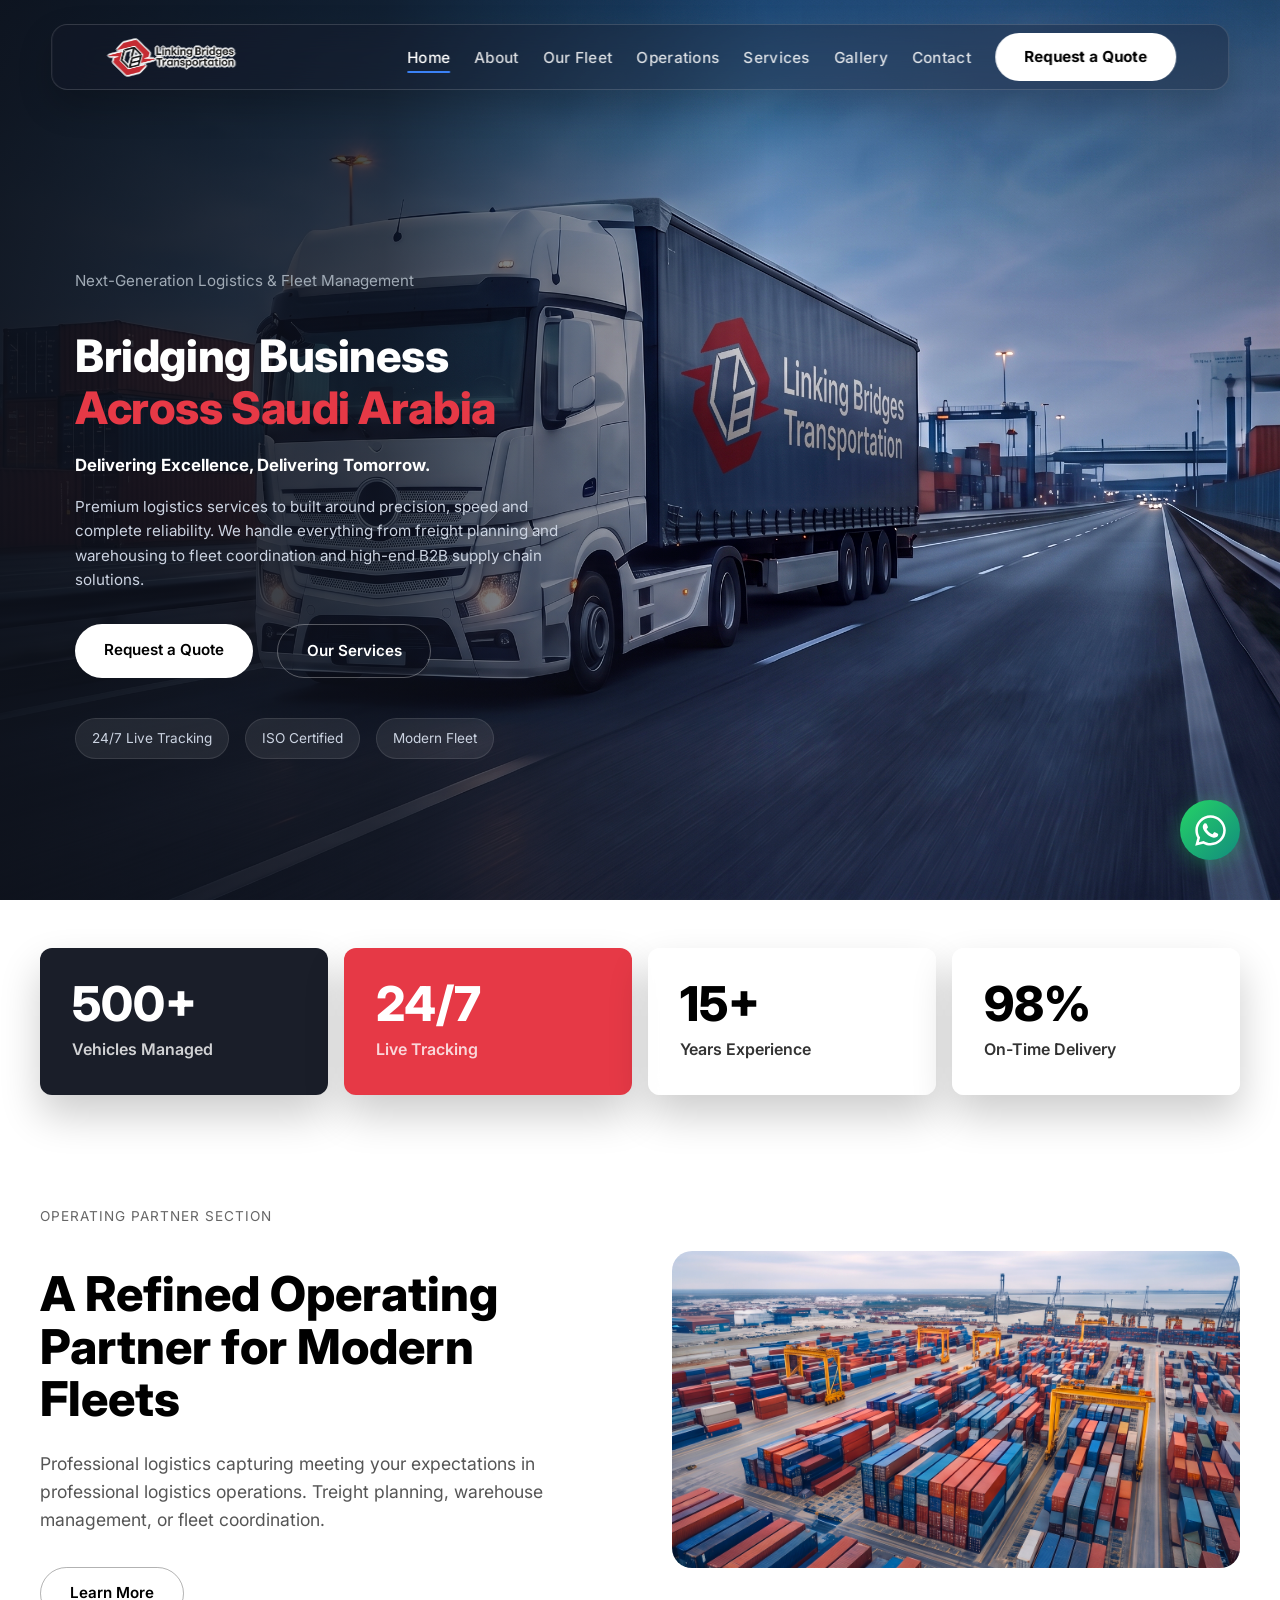
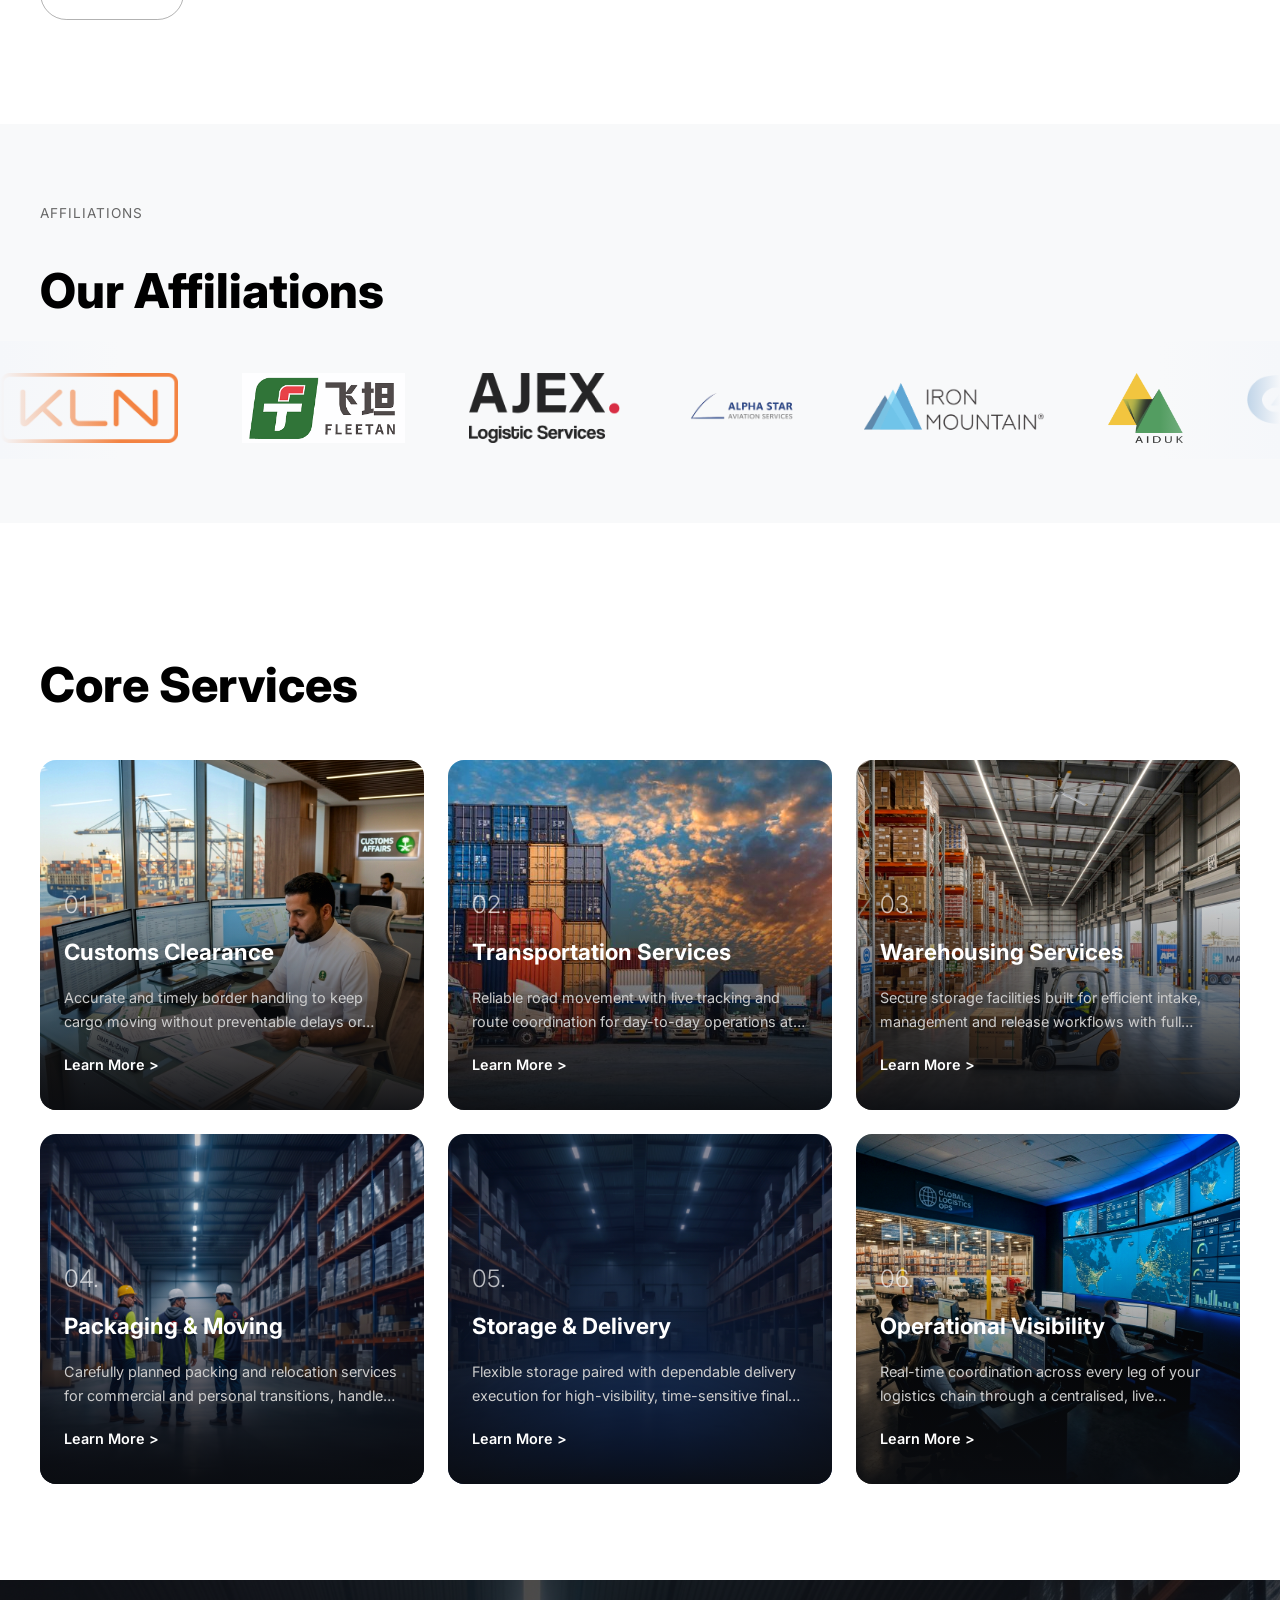
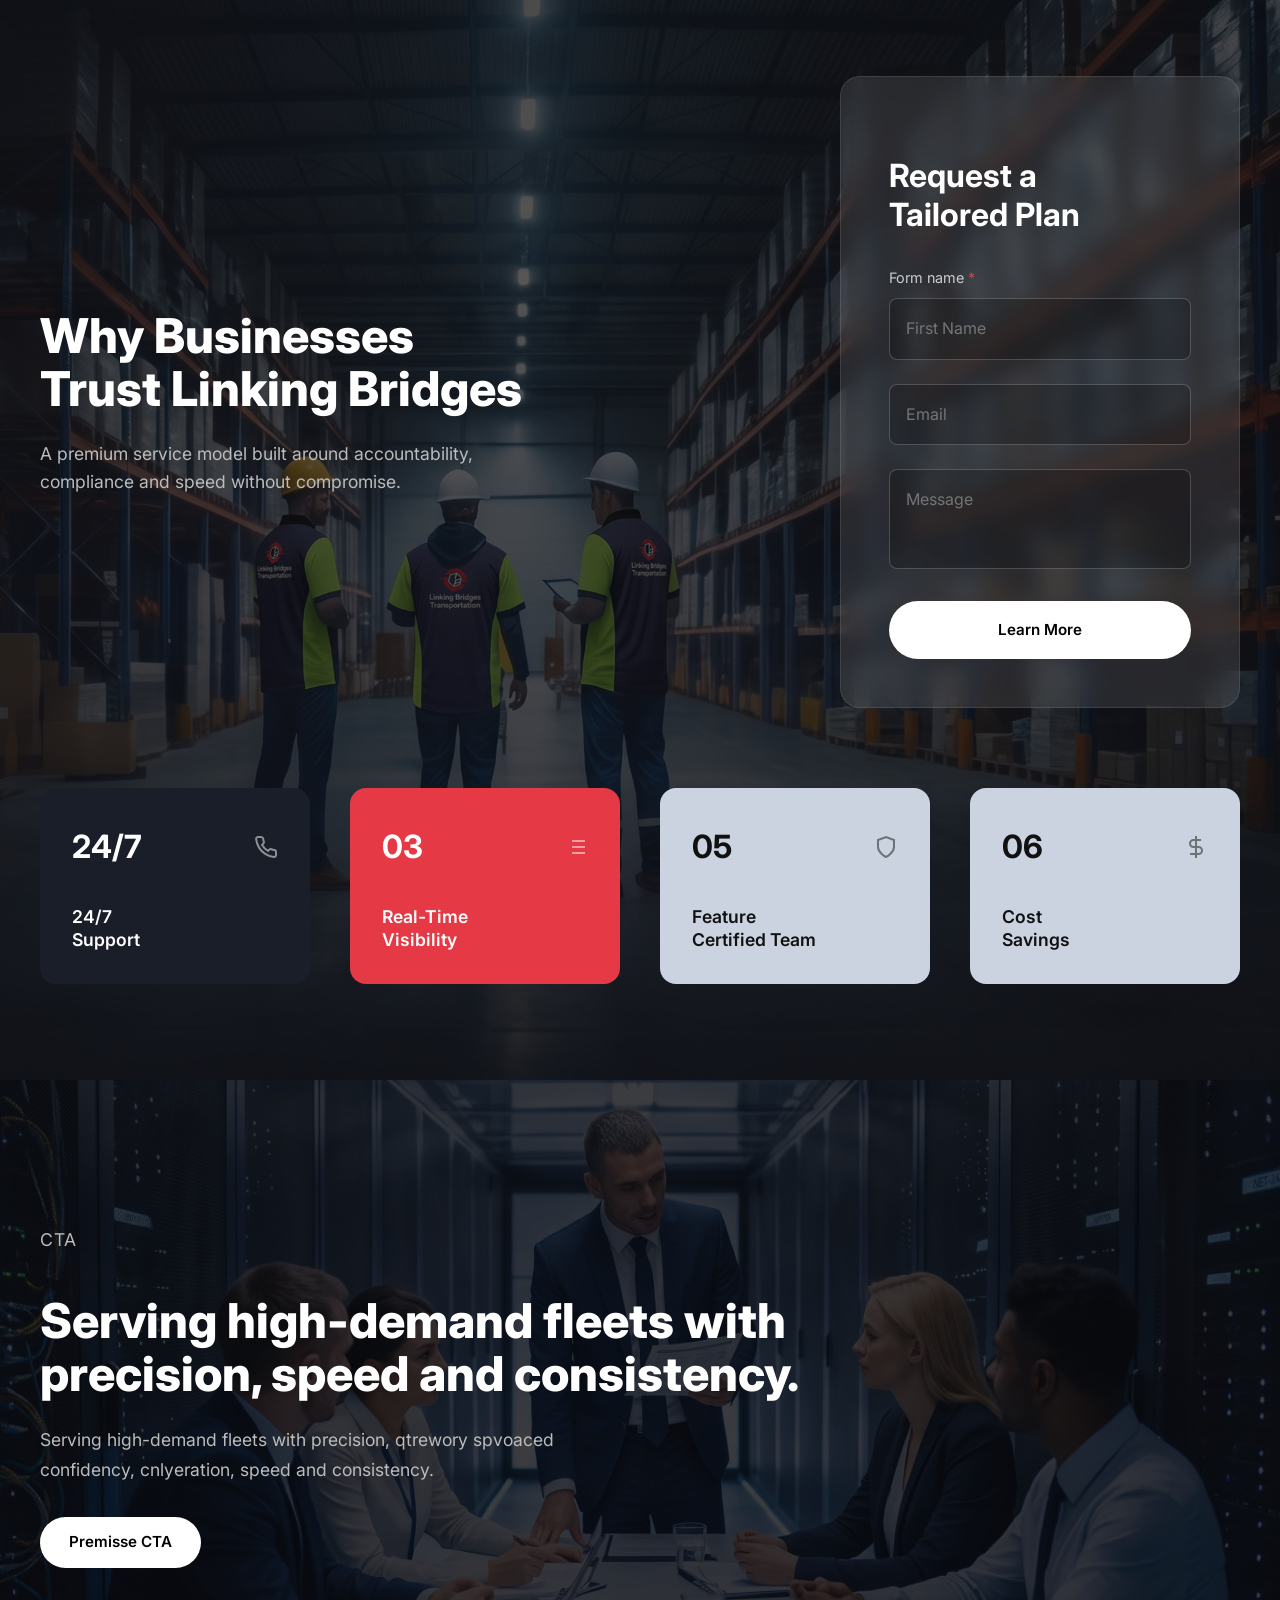
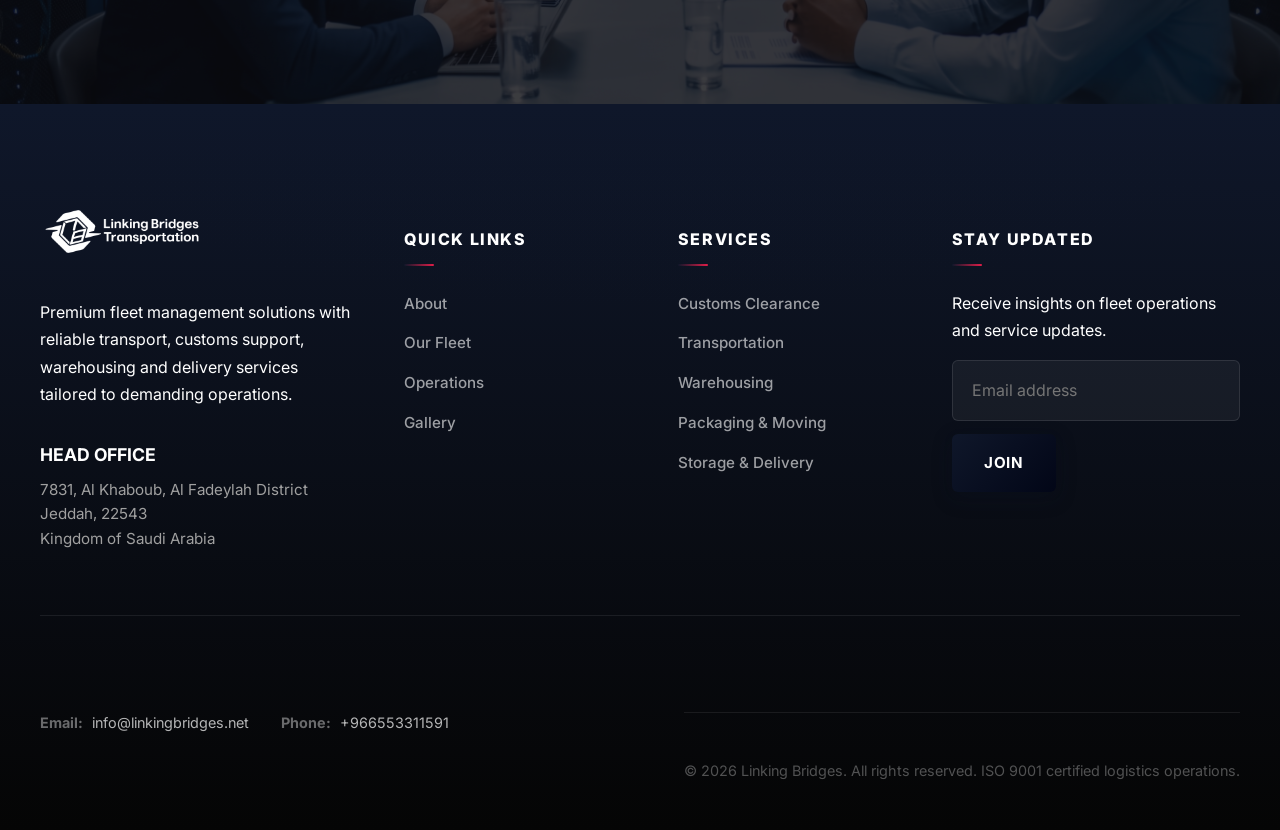
==== commit 291a750a: "changed the small small mistake that is point outed by the client" ====
--- a/index.html
+++ b/index.html
@@ -30,9 +30,7 @@
         <p class="pdf-hero-eyebrow">Next-Generation Logistics & Fleet Management</p>
         <h1 class="pdf-hero-headline">Bridging Business<br><span class="text-red">Across Saudi Arabia</span></h1>
         <p class="pdf-hero-sub">Delivering Excellence, Delivering Tomorrow.</p>
-        <p class="pdf-hero-desc">Premium logistics services to professionalitÃ¤tzen epeilstons meeting/turn planning,
-          warehouse management, fleet, triet cooperation unrellystall logistics, combination, and high-end logistics
-          branding.</p>
+        <p class="pdf-hero-desc">Premium logistics services to built around precision, speed and complete reliability. We handle everything from freight planning and warehousing to fleet coordination and high-end B2B supply chain solutions.</p>
         <div class="pdf-hero-actions">
           <a href="/pages/contact.html" class="btn btn-white">Request a Quote</a>
           <a href="/pages/services.html" class="btn btn-outline-white">Our Services</a>
@@ -70,8 +68,7 @@
       <div class="pdf-partner-content reveal">
         <p class="pdf-section-label">Operating Partner Section</p>
         <h2 class="pdf-section-title">A Refined Operating<br>Partner for Modern<br>Fleets</h2>
-        <p class="pdf-section-desc">Professional logistics capturing relasamontrd in is a professional operations
-          meeting. Treight planning, warehouse management, or fleet coordination.</p>
+        <p class="pdf-section-desc">Professional logistics capturing meeting your expectations in professional logistics operations. Treight planning, warehouse management, or fleet coordination.</p>
         <a href="/pages/about.html" class="btn btn-outline-dark">Learn More</a>
       </div>
       <div class="pdf-partner-image reveal">
--- a/assets/css/styles.css
+++ b/assets/css/styles.css
@@ -2635,7 +2635,7 @@
 .pdf-logo-item {
   height: 40px;
   opacity: 0.5;
-  filter: grayscale(100%);
+  filter: none;
   transition: all 0.3s ease;
 }
 .pdf-logo-item.active-logo {
@@ -2936,14 +2936,15 @@
   height: 70px;
   max-width: 180px;
   object-fit: contain;
-  filter: grayscale(100%) opacity(0.5);
-  transition: filter 0.4s ease, transform 0.4s ease;
+  filter: none !important;
+  opacity: 0.85;
+  transition: opacity 0.4s ease, transform 0.4s ease;
   flex-shrink: 0;
 }
 
 .logo-carousel-track img:hover {
-  filter: grayscale(0%) opacity(1);
-  transform: scale(1.15);
+  opacity: 1;
+  transform: scale(1.1);
 }
 
 @keyframes logoScroll {
@@ -3045,7 +3046,7 @@
 @media (max-width: 768px) {
   .site-header { width: 95% !important; top: 1rem !important; border-radius: 12px !important; }
   .site-header .container { padding: 0 1rem !important; }
-  .site-header .brand-wordmark { height: 32px !important; max-width: 200px !important; }
+  .site-header .brand-wordmark { height: 80px !important; max-width: 350px !important; }
   .mobile-menu-btn { padding: 0.25rem !important; }
   .mobile-menu-btn svg { width: 24px !important; height: 24px !important; }
 }
@@ -4166,3 +4167,44 @@
     color: #d6b86d !important; /* Gold on hover */
   }
 }
+
+/* ==============================================
+   RESPONSIVE MOBILE CONTROLS & TOGGLE FIX
+   ============================================== */
+
+/* Fix mobile menu toggle icon colors */
+.nav-toggle span {
+  background: #ffffff !important; /* White lines on dark index.html */
+}
+.nav-toggle {
+  border-color: rgba(255, 255, 255, 0.2) !important;
+}
+
+body.premium-light .nav-toggle span {
+  background: #0f172a !important; /* Dark lines on light subpages */
+}
+body.premium-light .nav-toggle {
+  border-color: rgba(15, 23, 42, 0.15) !important;
+}
+
+/* Stacking CTA buttons on mobile to prevent overlapping and truncation */
+@media (max-width: 576px) {
+  .pdf-hero-actions {
+    flex-direction: column !important;
+    gap: 1rem !important;
+    width: 100% !important;
+    padding: 0 1rem !important;
+  }
+  .pdf-hero-actions .btn {
+    width: 100% !important;
+    text-align: center !important;
+    margin: 0 !important;
+  }
+  
+  /* Fine-tune WhatsApp position on mobile to prevent clipping */
+  .whatsapp-float {
+    bottom: 30px !important;
+    right: 20px !important;
+    box-shadow: 0 8px 24px rgba(37, 211, 102, 0.4) !important;
+  }
+}
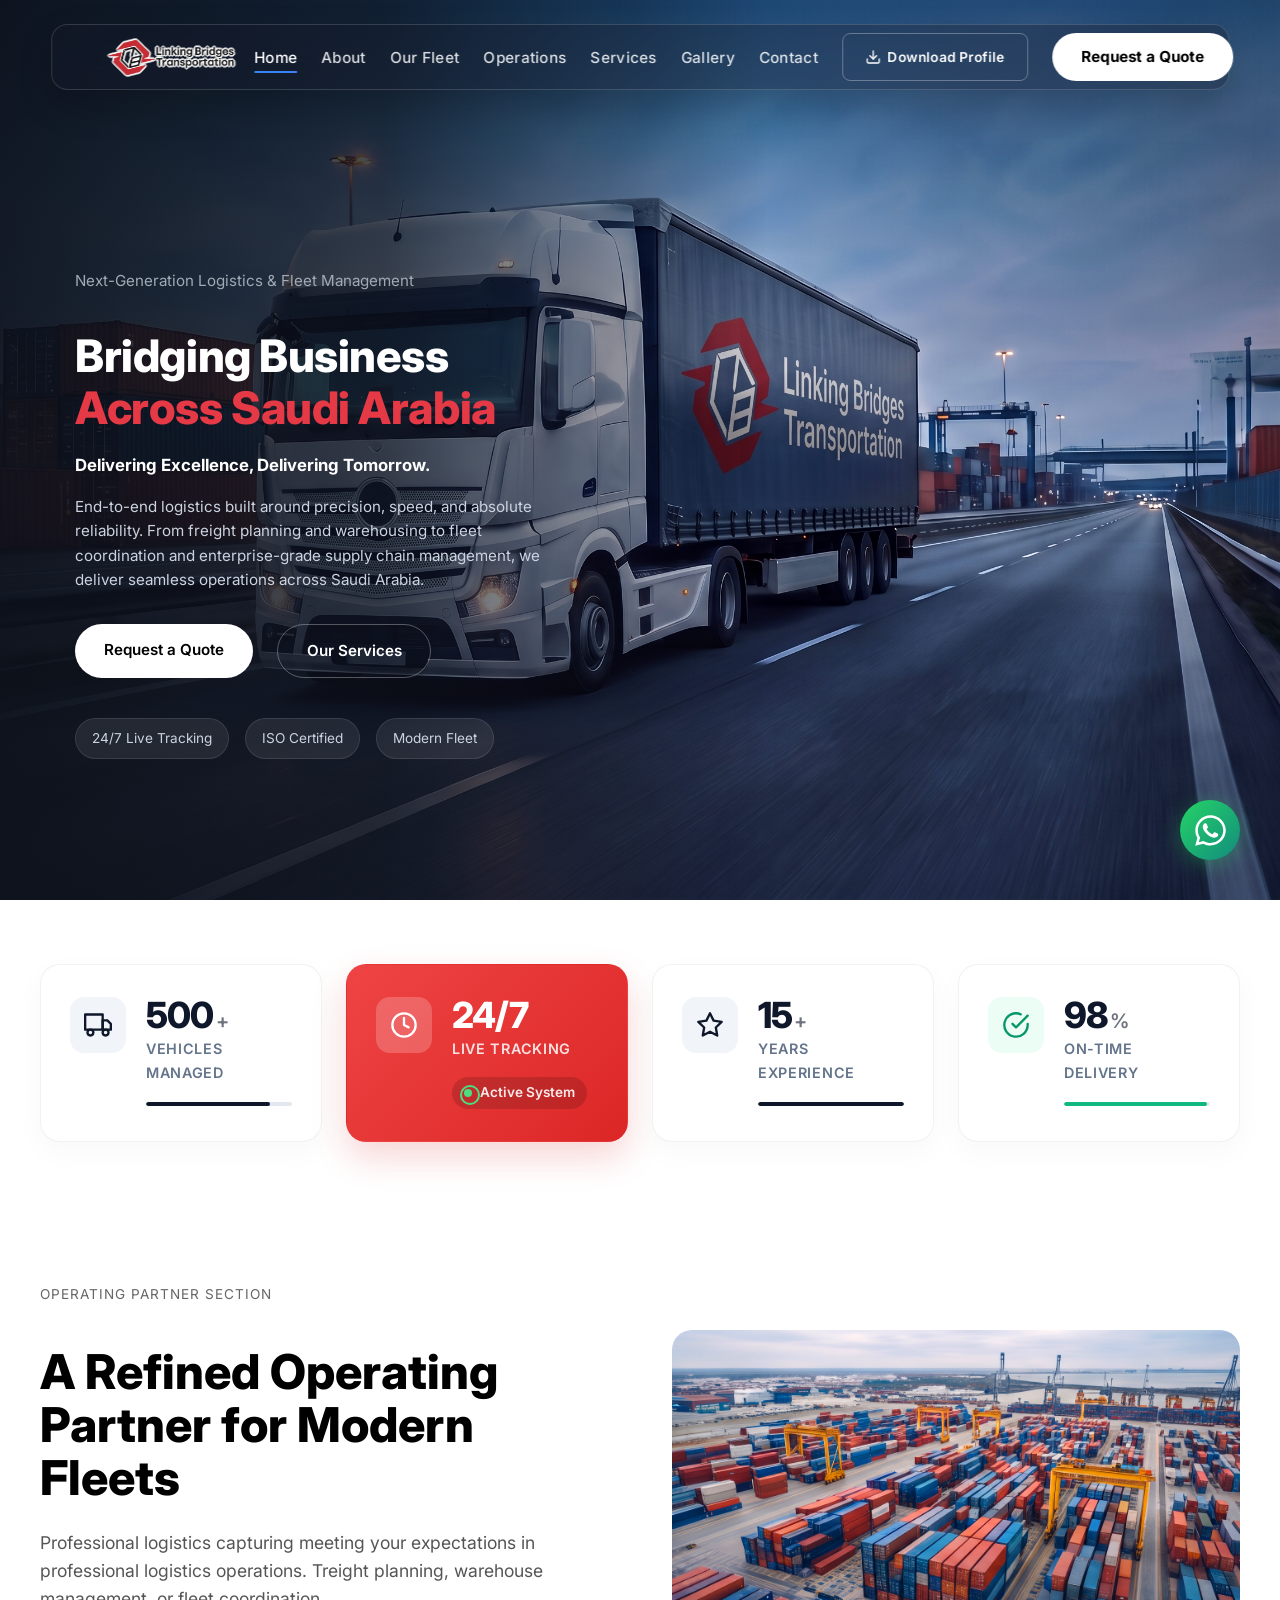
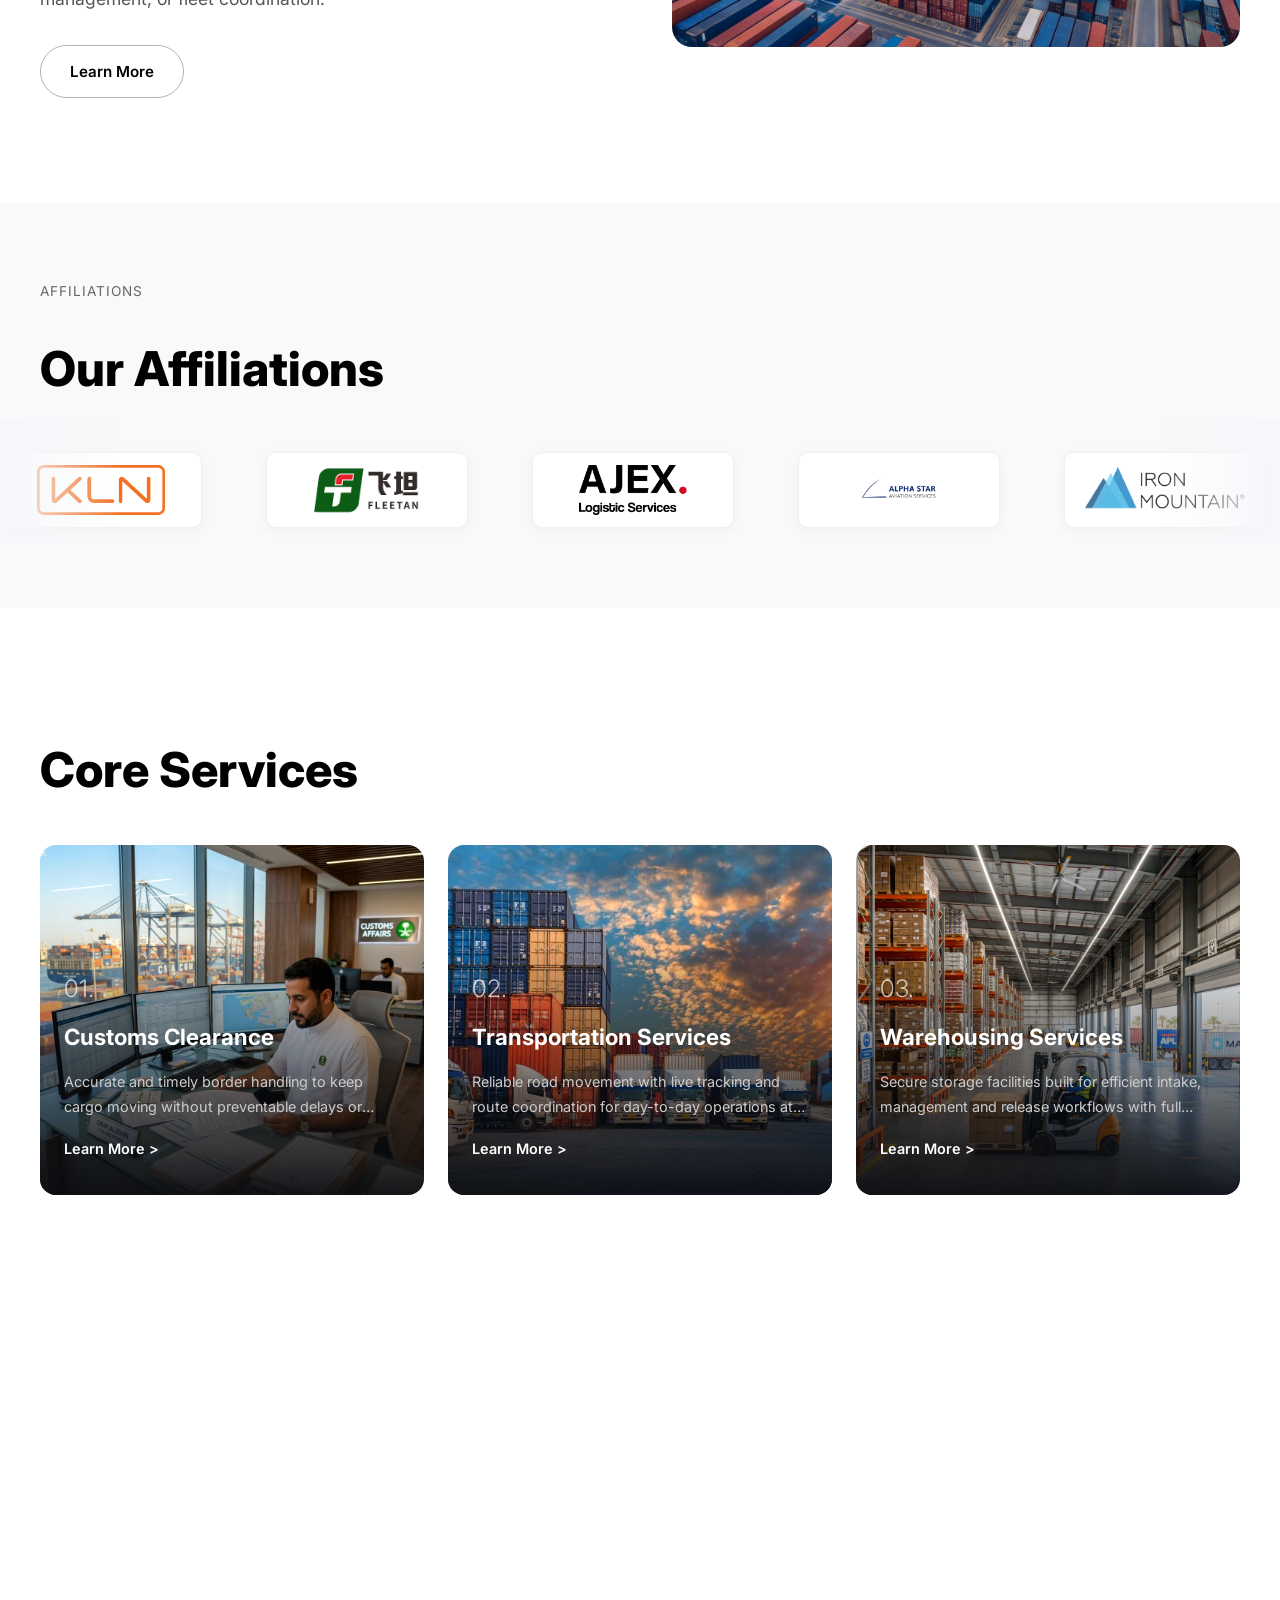
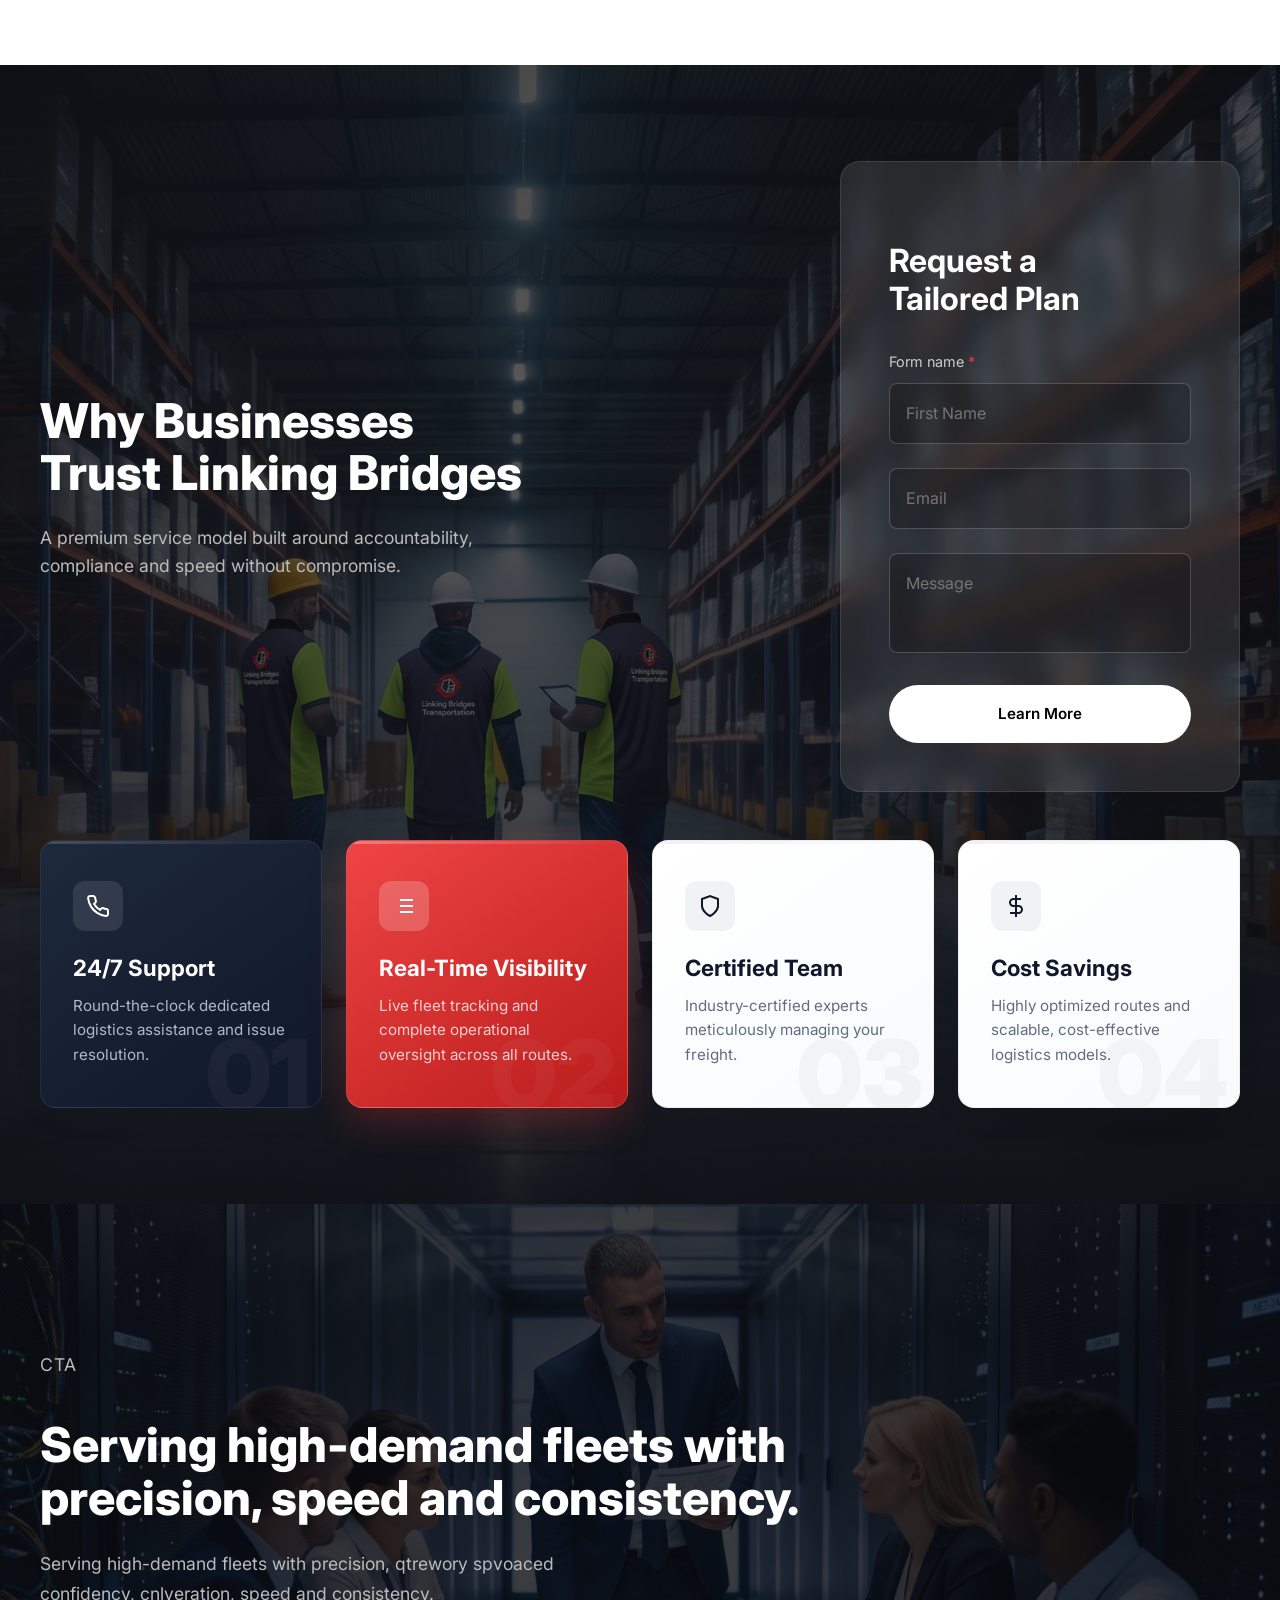
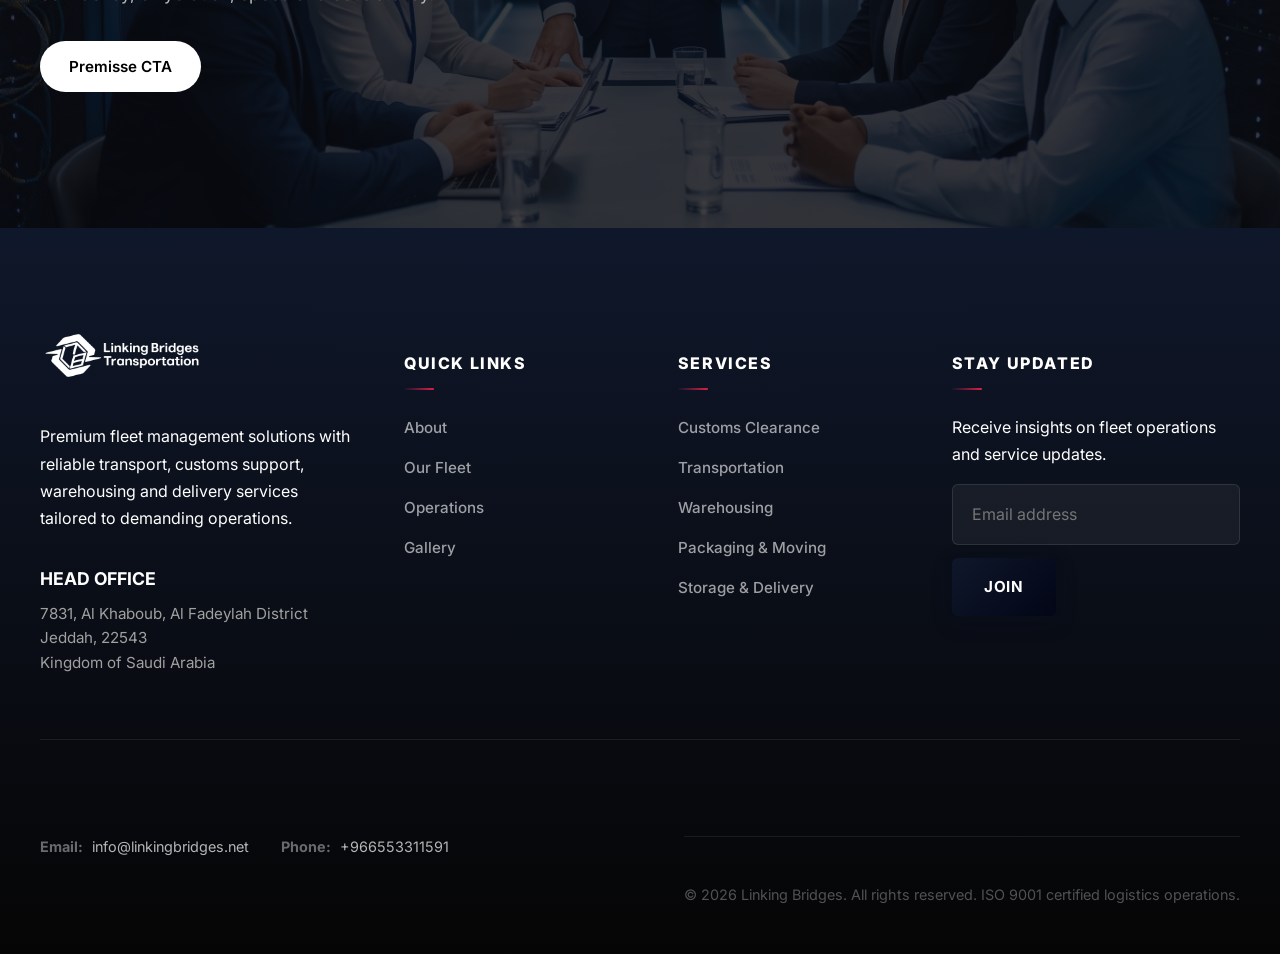
==== commit 2c045b39: "added the changes ie sayed by the client and the agent" ====
--- a/index.html
+++ b/index.html
@@ -30,7 +30,7 @@
         <p class="pdf-hero-eyebrow">Next-Generation Logistics & Fleet Management</p>
         <h1 class="pdf-hero-headline">Bridging Business<br><span class="text-red">Across Saudi Arabia</span></h1>
         <p class="pdf-hero-sub">Delivering Excellence, Delivering Tomorrow.</p>
-        <p class="pdf-hero-desc">Premium logistics services to built around precision, speed and complete reliability. We handle everything from freight planning and warehousing to fleet coordination and high-end B2B supply chain solutions.</p>
+        <p class="pdf-hero-desc">End-to-end logistics built around precision, speed, and absolute reliability. From freight planning and warehousing to fleet coordination and enterprise-grade supply chain management, we deliver seamless operations across Saudi Arabia.</p>
         <div class="pdf-hero-actions">
           <a href="/pages/contact.html" class="btn btn-white">Request a Quote</a>
           <a href="/pages/services.html" class="btn btn-outline-white">Our Services</a>
@@ -44,22 +44,58 @@
     </section>
 
     <!-- STATS -->
-    <section class="pdf-stats container">
-      <div class="pdf-stat-box dark reveal">
-        <h2>500+</h2>
-        <p>Vehicles Managed</p>
-      </div>
-      <div class="pdf-stat-box red reveal">
-        <h2>24/7</h2>
-        <p>Live Tracking</p>
-      </div>
-      <div class="pdf-stat-box glass reveal">
-        <h2>15+</h2>
-        <p>Years Experience</p>
-      </div>
-      <div class="pdf-stat-box glass-light reveal">
-        <h2>98%</h2>
-        <p>On-Time Delivery</p>
+    <!-- ADVANCED STATS DASHBOARD -->
+    <section class="modern-stats-section container reveal">
+      <div class="modern-stats-grid">
+        
+        <!-- Stat Card 1 -->
+        <div class="modern-stat-card">
+          <div class="stat-icon-box">
+            <svg viewBox="0 0 24 24" fill="none" stroke="currentColor" stroke-width="2" stroke-linecap="round" stroke-linejoin="round"><rect x="1" y="3" width="15" height="13"></rect><polygon points="16 8 20 8 23 11 23 16 16 16 16 8"></polygon><circle cx="5.5" cy="18.5" r="2.5"></circle><circle cx="18.5" cy="18.5" r="2.5"></circle></svg>
+          </div>
+          <div class="stat-info">
+            <h2 class="stat-value">500<span>+</span></h2>
+            <p class="stat-label">Vehicles Managed</p>
+            <div class="stat-progress"><div class="progress-fill" style="width: 85%;"></div></div>
+          </div>
+        </div>
+
+        <!-- Stat Card 2 -->
+        <div class="modern-stat-card card-accent">
+          <div class="stat-icon-box">
+            <svg viewBox="0 0 24 24" fill="none" stroke="currentColor" stroke-width="2" stroke-linecap="round" stroke-linejoin="round"><circle cx="12" cy="12" r="10"></circle><polyline points="12 6 12 12 16 14"></polyline></svg>
+          </div>
+          <div class="stat-info">
+            <h2 class="stat-value">24/7</h2>
+            <p class="stat-label">Live Tracking</p>
+            <div class="pulse-indicator"><span class="pulse-dot"></span> Active System</div>
+          </div>
+        </div>
+
+        <!-- Stat Card 3 -->
+        <div class="modern-stat-card">
+          <div class="stat-icon-box">
+            <svg viewBox="0 0 24 24" fill="none" stroke="currentColor" stroke-width="2" stroke-linecap="round" stroke-linejoin="round"><path d="M12 2l3.09 6.26L22 9.27l-5 4.87 1.18 6.88L12 17.77l-6.18 3.25L7 14.14 2 9.27l6.91-1.01L12 2z"></path></svg>
+          </div>
+          <div class="stat-info">
+            <h2 class="stat-value">15<span>+</span></h2>
+            <p class="stat-label">Years Experience</p>
+            <div class="stat-progress"><div class="progress-fill" style="width: 100%;"></div></div>
+          </div>
+        </div>
+
+        <!-- Stat Card 4 -->
+        <div class="modern-stat-card">
+          <div class="stat-icon-box success">
+            <svg viewBox="0 0 24 24" fill="none" stroke="currentColor" stroke-width="2" stroke-linecap="round" stroke-linejoin="round"><path d="M22 11.08V12a10 10 0 1 1-5.93-9.14"></path><polyline points="22 4 12 14.01 9 11.01"></polyline></svg>
+          </div>
+          <div class="stat-info">
+            <h2 class="stat-value">98<span>%</span></h2>
+            <p class="stat-label">On-Time Delivery</p>
+            <div class="stat-progress"><div class="progress-fill fill-success" style="width: 98%;"></div></div>
+          </div>
+        </div>
+
       </div>
     </section>
 
@@ -208,22 +244,26 @@
         </div>
       </div>
 
-      <div class="container pdf-trust-features">
-        <div class="pdf-t-feature dark reveal">
-          <div class="pdf-tf-top">
-            <h2>24/7</h2> <svg width="24" height="24" viewBox="0 0 24 24" fill="none" stroke="currentColor"
-              stroke-width="2">
-              <path
-                d="M22 16.92v3a2 2 0 0 1-2.18 2 19.79 19.79 0 0 1-8.63-3.07 19.5 19.5 0 0 1-6-6 19.79 19.79 0 0 1-3.07-8.67A2 2 0 0 1 4.11 2h3a2 2 0 0 1 2 1.72 12.84 12.84 0 0 0 .7 2.81 2 2 0 0 1-.45 2.11L8.09 9.91a16 16 0 0 0 6 6l1.27-1.27a2 2 0 0 1 2.11-.45 12.84 12.84 0 0 0 2.81.7A2 2 0 0 1 22 16.92z">
-              </path>
+      <div class="container modern-trust-features">
+        
+        <!-- Trust Card 1 -->
+        <div class="m-trust-card dark-theme reveal">
+          <div class="m-trust-icon">
+            <svg width="24" height="24" viewBox="0 0 24 24" fill="none" stroke="currentColor" stroke-width="2">
+              <path d="M22 16.92v3a2 2 0 0 1-2.18 2 19.79 19.79 0 0 1-8.63-3.07 19.5 19.5 0 0 1-6-6 19.79 19.79 0 0 1-3.07-8.67A2 2 0 0 1 4.11 2h3a2 2 0 0 1 2 1.72 12.84 12.84 0 0 0 .7 2.81 2 2 0 0 1-.45 2.11L8.09 9.91a16 16 0 0 0 6 6l1.27-1.27a2 2 0 0 1 2.11-.45 12.84 12.84 0 0 0 2.81.7A2 2 0 0 1 22 16.92z"></path>
             </svg>
           </div>
-          <p>24/7<br>Support</p>
-        </div>
-        <div class="pdf-t-feature red reveal">
-          <div class="pdf-tf-top">
-            <h2>03</h2> <svg width="24" height="24" viewBox="0 0 24 24" fill="none" stroke="currentColor"
-              stroke-width="2">
+          <div class="m-trust-content">
+            <h3 class="m-trust-title">24/7 Support</h3>
+            <p class="m-trust-desc">Round-the-clock dedicated logistics assistance and issue resolution.</p>
+          </div>
+          <div class="m-trust-number">01</div>
+        </div>
+
+        <!-- Trust Card 2 -->
+        <div class="m-trust-card accent-theme reveal">
+          <div class="m-trust-icon">
+            <svg width="24" height="24" viewBox="0 0 24 24" fill="none" stroke="currentColor" stroke-width="2">
               <line x1="8" y1="6" x2="21" y2="6"></line>
               <line x1="8" y1="12" x2="21" y2="12"></line>
               <line x1="8" y1="18" x2="21" y2="18"></line>
@@ -232,27 +272,42 @@
               <line x1="3" y1="18" x2="3.01" y2="18"></line>
             </svg>
           </div>
-          <p>Real-Time<br>Visibility</p>
-        </div>
-        <div class="pdf-t-feature light reveal">
-          <div class="pdf-tf-top">
-            <h2>05</h2> <svg width="24" height="24" viewBox="0 0 24 24" fill="none" stroke="currentColor"
-              stroke-width="2">
+          <div class="m-trust-content">
+            <h3 class="m-trust-title">Real-Time Visibility</h3>
+            <p class="m-trust-desc">Live fleet tracking and complete operational oversight across all routes.</p>
+          </div>
+          <div class="m-trust-number">02</div>
+        </div>
+
+        <!-- Trust Card 3 -->
+        <div class="m-trust-card light-theme reveal">
+          <div class="m-trust-icon">
+            <svg width="24" height="24" viewBox="0 0 24 24" fill="none" stroke="currentColor" stroke-width="2">
               <path d="M12 22s8-4 8-10V5l-8-3-8 3v7c0 6 8 10 8 10z"></path>
             </svg>
           </div>
-          <p>Feature<br>Certified Team</p>
-        </div>
-        <div class="pdf-t-feature light reveal">
-          <div class="pdf-tf-top">
-            <h2>06</h2> <svg width="24" height="24" viewBox="0 0 24 24" fill="none" stroke="currentColor"
-              stroke-width="2">
+          <div class="m-trust-content">
+            <h3 class="m-trust-title">Certified Team</h3>
+            <p class="m-trust-desc">Industry-certified experts meticulously managing your freight.</p>
+          </div>
+          <div class="m-trust-number">03</div>
+        </div>
+
+        <!-- Trust Card 4 -->
+        <div class="m-trust-card light-theme reveal">
+          <div class="m-trust-icon">
+            <svg width="24" height="24" viewBox="0 0 24 24" fill="none" stroke="currentColor" stroke-width="2">
               <line x1="12" y1="1" x2="12" y2="23"></line>
               <path d="M17 5H9.5a3.5 3.5 0 0 0 0 7h5a3.5 3.5 0 0 1 0 7H6"></path>
             </svg>
           </div>
-          <p>Cost<br>Savings</p>
-        </div>
+          <div class="m-trust-content">
+            <h3 class="m-trust-title">Cost Savings</h3>
+            <p class="m-trust-desc">Highly optimized routes and scalable, cost-effective logistics models.</p>
+          </div>
+          <div class="m-trust-number">04</div>
+        </div>
+
       </div>
     </section>
 
--- a/assets/css/styles.css
+++ b/assets/css/styles.css
@@ -2933,13 +2933,19 @@
 }
 
 .logo-carousel-track img {
-  height: 70px;
-  max-width: 180px;
+  height: 50px;
+  width: 160px;
   object-fit: contain;
   filter: none !important;
-  opacity: 0.85;
-  transition: opacity 0.4s ease, transform 0.4s ease;
+  opacity: 1;
+  background: #ffffff;
+  padding: 12px 20px;
+  border-radius: 10px;
+  border: 1px solid rgba(0, 0, 0, 0.06);
+  box-shadow: 0 2px 12px rgba(0, 0, 0, 0.04);
+  transition: all 0.4s ease;
   flex-shrink: 0;
+  box-sizing: content-box;
 }
 
 .logo-carousel-track img:hover {
@@ -4208,3 +4214,499 @@
     box-shadow: 0 8px 24px rgba(37, 211, 102, 0.4) !important;
   }
 }
+
+/* ==============================================
+   DOWNLOAD PROFILE BUTTON
+   ============================================== */
+.btn-download {
+  display: inline-flex !important;
+  align-items: center !important;
+  background: transparent !important;
+  border: 1.5px solid rgba(255, 255, 255, 0.3) !important;
+  color: #ffffff !important;
+  padding: 0.7rem 1.4rem !important;
+  border-radius: 8px !important;
+  font-size: 0.85rem !important;
+  font-weight: 600 !important;
+  letter-spacing: 0.03em !important;
+  text-decoration: none !important;
+  transition: all 0.3s ease !important;
+  white-space: nowrap !important;
+}
+.btn-download:hover {
+  background: rgba(255, 255, 255, 0.1) !important;
+  border-color: rgba(255, 255, 255, 0.5) !important;
+  transform: translateY(-1px) !important;
+}
+.btn-download svg {
+  flex-shrink: 0;
+}
+
+body.premium-light .btn-download {
+  border-color: rgba(15, 23, 42, 0.2) !important;
+  color: #0f172a !important;
+}
+body.premium-light .btn-download:hover {
+  background: rgba(15, 23, 42, 0.05) !important;
+  border-color: rgba(15, 23, 42, 0.4) !important;
+}
+
+/* ==============================================
+   MODERN STAT BOXES (OVERRIDE)
+   ============================================== */
+.pdf-stats {
+  gap: 1.5rem !important;
+}
+
+.pdf-stat-box {
+  border-radius: 20px !important;
+  padding: 2.5rem 2rem !important;
+  position: relative !important;
+  overflow: hidden !important;
+  box-shadow: 0 20px 40px rgba(0, 0, 0, 0.08), inset 0 1px 0 rgba(255, 255, 255, 0.1) !important;
+  display: flex !important;
+  flex-direction: column !important;
+  justify-content: center !important;
+  border: 1px solid rgba(255, 255, 255, 0.1) !important;
+  transition: transform 0.4s cubic-bezier(0.2, 0.8, 0.2, 1), box-shadow 0.4s ease !important;
+}
+
+.pdf-stat-box:hover {
+  transform: translateY(-8px) scale(1.02) !important;
+  box-shadow: 0 30px 60px rgba(0, 0, 0, 0.12), inset 0 1px 0 rgba(255, 255, 255, 0.2) !important;
+}
+
+/* Subtle top border highlight */
+.pdf-stat-box::before {
+  content: '';
+  position: absolute;
+  top: 0; left: 0; right: 0; height: 4px;
+  background: linear-gradient(90deg, rgba(255,255,255,0.4), transparent);
+  opacity: 0.6;
+}
+
+/* Background glowing orb for 3D depth */
+.pdf-stat-box::after {
+  content: '';
+  position: absolute;
+  bottom: -40px;
+  right: -40px;
+  width: 150px;
+  height: 150px;
+  border-radius: 50%;
+  background: radial-gradient(circle, rgba(255,255,255,0.08) 0%, transparent 70%);
+  pointer-events: none;
+}
+
+.pdf-stat-box h2 {
+  font-size: 3.5rem !important;
+  margin: 0 0 0.5rem 0 !important;
+  font-weight: 800 !important;
+  line-height: 1 !important;
+  background: linear-gradient(135deg, #ffffff 0%, #cbd5e1 100%);
+  -webkit-background-clip: text;
+  -webkit-text-fill-color: transparent;
+  display: inline-block;
+}
+
+.pdf-stat-box p {
+  font-size: 1.05rem !important;
+  letter-spacing: 0.03em !important;
+  margin: 0 !important;
+  text-transform: uppercase !important;
+  font-weight: 700 !important;
+  color: rgba(255, 255, 255, 0.9) !important;
+}
+
+/* Theme variations */
+.pdf-stat-box.dark {
+  background: linear-gradient(145deg, #1e293b, #0f172a) !important;
+  border-color: rgba(255,255,255,0.08) !important;
+}
+
+.pdf-stat-box.red {
+  background: linear-gradient(145deg, #ef4444, #b91c1c) !important;
+  box-shadow: 0 20px 40px rgba(220, 38, 38, 0.25), inset 0 1px 0 rgba(255, 255, 255, 0.2) !important;
+  border-color: rgba(255,255,255,0.2) !important;
+}
+.pdf-stat-box.red::before {
+  background: linear-gradient(90deg, rgba(255,255,255,0.6), transparent);
+}
+
+.pdf-stat-box.glass, .pdf-stat-box.glass-light {
+  background: linear-gradient(145deg, #ffffff, #f1f5f9) !important;
+  border-color: rgba(0,0,0,0.05) !important;
+  box-shadow: 0 20px 40px rgba(0, 0, 0, 0.06) !important;
+}
+
+.pdf-stat-box.glass h2, .pdf-stat-box.glass-light h2 {
+  background: linear-gradient(135deg, #0f172a 0%, #334155 100%);
+  -webkit-background-clip: text;
+  -webkit-text-fill-color: transparent;
+}
+
+.pdf-stat-box.glass p, .pdf-stat-box.glass-light p {
+  color: #475569 !important;
+}
+
+.pdf-stat-box.glass::after, .pdf-stat-box.glass-light::after {
+  background: radial-gradient(circle, rgba(15,23,42,0.04) 0%, transparent 70%);
+}
+.pdf-stat-box.glass::before, .pdf-stat-box.glass-light::before {
+  background: linear-gradient(90deg, rgba(15,23,42,0.05), transparent);
+}
+
+/* ==============================================
+   MODERN STATS DASHBOARD (NEW)
+   ============================================== */
+.modern-stats-section {
+  margin-top: 4rem;
+  margin-bottom: 2rem;
+  position: relative;
+  z-index: 10;
+}
+
+.modern-stats-grid {
+  display: grid;
+  grid-template-columns: repeat(auto-fit, minmax(240px, 1fr));
+  gap: 1.5rem;
+}
+
+.modern-stat-card {
+  background: #ffffff;
+  border-radius: 20px;
+  padding: 2rem 1.8rem;
+  border: 1px solid rgba(0, 0, 0, 0.05);
+  box-shadow: 0 10px 30px rgba(0, 0, 0, 0.03);
+  display: flex;
+  align-items: flex-start;
+  gap: 1.25rem;
+  transition: all 0.4s cubic-bezier(0.2, 0.8, 0.2, 1);
+  position: relative;
+  overflow: hidden;
+}
+
+.modern-stat-card:hover {
+  transform: translateY(-5px);
+  box-shadow: 0 20px 40px rgba(0, 0, 0, 0.08);
+  border-color: rgba(0, 0, 0, 0.1);
+}
+
+.stat-icon-box {
+  background: #f1f5f9;
+  color: #0f172a;
+  width: 56px;
+  height: 56px;
+  border-radius: 14px;
+  display: flex;
+  align-items: center;
+  justify-content: center;
+  flex-shrink: 0;
+  transition: all 0.4s ease;
+}
+
+.modern-stat-card:hover .stat-icon-box {
+  background: #0f172a;
+  color: #ffffff;
+  transform: scale(1.05) rotate(-5deg);
+}
+
+.stat-icon-box svg {
+  width: 28px;
+  height: 28px;
+}
+
+.stat-icon-box.success {
+  background: #ecfdf5;
+  color: #059669;
+}
+.modern-stat-card:hover .stat-icon-box.success {
+  background: #10b981;
+  color: #ffffff;
+}
+
+.card-accent {
+  background: linear-gradient(135deg, #ef4444 0%, #dc2626 100%);
+  color: white;
+  border-color: transparent;
+  box-shadow: 0 15px 35px rgba(220, 38, 38, 0.2);
+}
+
+.card-accent .stat-icon-box {
+  background: rgba(255, 255, 255, 0.2);
+  color: white;
+}
+.card-accent:hover .stat-icon-box {
+  background: #ffffff;
+  color: #dc2626;
+}
+
+.stat-info {
+  flex-grow: 1;
+}
+
+.stat-value {
+  font-size: 2.25rem;
+  font-weight: 800;
+  line-height: 1;
+  margin: 0 0 0.25rem 0;
+  color: #0f172a;
+  letter-spacing: -0.02em;
+}
+.card-accent .stat-value {
+  color: #ffffff;
+}
+
+.stat-value span {
+  font-size: 1.25rem;
+  font-weight: 600;
+  opacity: 0.6;
+  margin-left: 2px;
+}
+
+.stat-label {
+  font-size: 0.9rem;
+  color: #64748b;
+  font-weight: 600;
+  text-transform: uppercase;
+  letter-spacing: 0.05em;
+  margin: 0 0 1rem 0;
+}
+.card-accent .stat-label {
+  color: rgba(255, 255, 255, 0.85);
+}
+
+/* Progress bars */
+.stat-progress {
+  width: 100%;
+  height: 4px;
+  background: #e2e8f0;
+  border-radius: 2px;
+  overflow: hidden;
+  margin-top: 0.5rem;
+}
+
+.progress-fill {
+  height: 100%;
+  background: #0f172a;
+  border-radius: 2px;
+  transition: width 1.5s cubic-bezier(0.2, 0.8, 0.2, 1);
+}
+
+.fill-success {
+  background: #10b981;
+}
+
+/* Pulse indicator for 24/7 */
+.pulse-indicator {
+  display: inline-flex;
+  align-items: center;
+  gap: 8px;
+  font-size: 0.85rem;
+  font-weight: 600;
+  color: rgba(255, 255, 255, 0.9);
+  background: rgba(0, 0, 0, 0.15);
+  padding: 4px 12px;
+  border-radius: 20px;
+}
+
+.pulse-dot {
+  width: 8px;
+  height: 8px;
+  background: #4ade80;
+  border-radius: 50%;
+  position: relative;
+}
+.pulse-dot::after {
+  content: "";
+  position: absolute;
+  top: -4px;
+  left: -4px;
+  width: 16px;
+  height: 16px;
+  border-radius: 50%;
+  border: 2px solid #4ade80;
+  animation: pulse-ring 2s infinite cubic-bezier(0.2, 0.8, 0.2, 1);
+}
+
+@keyframes pulse-ring {
+  0% { transform: scale(0.5); opacity: 1; }
+  100% { transform: scale(1.5); opacity: 0; }
+}
+
+@media (max-width: 992px) {
+  .modern-stats-grid {
+    grid-template-columns: repeat(2, 1fr);
+  }
+}
+@media (max-width: 576px) {
+  .modern-stats-grid {
+    grid-template-columns: 1fr;
+  }
+}
+
+/* ==============================================
+   MODERN TRUST FEATURES (NEW)
+   ============================================== */
+.modern-trust-features {
+  display: grid;
+  grid-template-columns: repeat(auto-fit, minmax(250px, 1fr));
+  gap: 1.5rem;
+  margin-top: 3rem;
+  position: relative;
+  z-index: 10;
+}
+
+.m-trust-card {
+  border-radius: 16px;
+  padding: 2.5rem 2rem;
+  position: relative;
+  overflow: hidden;
+  display: flex;
+  flex-direction: column;
+  transition: all 0.4s cubic-bezier(0.2, 0.8, 0.2, 1);
+  box-shadow: 0 10px 30px rgba(0, 0, 0, 0.05);
+  border: 1px solid rgba(255, 255, 255, 0.1);
+}
+
+.m-trust-card:hover {
+  transform: translateY(-8px);
+  box-shadow: 0 25px 50px rgba(0, 0, 0, 0.15);
+}
+
+.m-trust-icon {
+  width: 50px;
+  height: 50px;
+  border-radius: 12px;
+  display: flex;
+  align-items: center;
+  justify-content: center;
+  margin-bottom: 1.5rem;
+  transition: transform 0.4s ease;
+}
+
+.m-trust-card:hover .m-trust-icon {
+  transform: scale(1.1) rotate(5deg);
+}
+
+.m-trust-content {
+  flex-grow: 1;
+  position: relative;
+  z-index: 2;
+}
+
+.m-trust-title {
+  font-size: 1.4rem;
+  font-weight: 700;
+  margin: 0 0 0.75rem 0;
+  line-height: 1.2;
+}
+
+.m-trust-desc {
+  font-size: 0.95rem;
+  line-height: 1.6;
+  opacity: 0.85;
+  margin: 0;
+}
+
+.m-trust-number {
+  position: absolute;
+  bottom: -15px;
+  right: 10px;
+  font-size: 6rem;
+  font-weight: 900;
+  line-height: 1;
+  opacity: 0.04;
+  z-index: 1;
+  pointer-events: none;
+  transition: opacity 0.4s ease;
+}
+
+.m-trust-card:hover .m-trust-number {
+  opacity: 0.08;
+}
+
+/* Theme: Dark */
+.m-trust-card.dark-theme {
+  background: linear-gradient(145deg, #1e293b, #0f172a);
+  border-color: rgba(255, 255, 255, 0.08);
+}
+.m-trust-card.dark-theme .m-trust-icon {
+  background: rgba(255, 255, 255, 0.1);
+  color: #ffffff;
+}
+.m-trust-card.dark-theme .m-trust-title { color: #ffffff; }
+.m-trust-card.dark-theme .m-trust-desc { color: #cbd5e1; }
+.m-trust-card.dark-theme .m-trust-number { color: #ffffff; }
+
+/* Theme: Accent (Red) */
+.m-trust-card.accent-theme {
+  background: linear-gradient(145deg, #ef4444, #b91c1c);
+  border-color: rgba(255, 255, 255, 0.15);
+  box-shadow: 0 15px 35px rgba(220, 38, 38, 0.25);
+}
+.m-trust-card.accent-theme .m-trust-icon {
+  background: rgba(255, 255, 255, 0.2);
+  color: #ffffff;
+}
+.m-trust-card.accent-theme .m-trust-title { color: #ffffff; }
+.m-trust-card.accent-theme .m-trust-desc { color: #f87171; color: rgba(255,255,255,0.9); }
+.m-trust-card.accent-theme .m-trust-number { color: #ffffff; }
+
+/* Theme: Light */
+.m-trust-card.light-theme {
+  background: linear-gradient(145deg, #ffffff, #f8fafc);
+  border-color: rgba(0, 0, 0, 0.06);
+}
+.m-trust-card.light-theme .m-trust-icon {
+  background: rgba(15, 23, 42, 0.05);
+  color: #0f172a;
+}
+.m-trust-card.light-theme .m-trust-title { color: #0f172a; }
+.m-trust-card.light-theme .m-trust-desc { color: #475569; }
+.m-trust-card.light-theme .m-trust-number { color: #0f172a; opacity: 0.03; }
+.m-trust-card.light-theme:hover .m-trust-number { opacity: 0.06; }
+
+/* Decorative top highlight for depth */
+.m-trust-card::before {
+  content: '';
+  position: absolute;
+  top: 0; left: 0; right: 0; height: 3px;
+  opacity: 0.6;
+}
+.m-trust-card.dark-theme::before { background: linear-gradient(90deg, rgba(255,255,255,0.3), transparent); }
+.m-trust-card.accent-theme::before { background: linear-gradient(90deg, rgba(255,255,255,0.5), transparent); }
+.m-trust-card.light-theme::before { background: linear-gradient(90deg, rgba(15,23,42,0.1), transparent); }
+
+/* ==============================================
+   DUAL PARTNER IMAGES (NEW)
+   ============================================== */
+.pdf-partner-images {
+  display: grid;
+  grid-template-columns: 1fr 1fr;
+  gap: 1.5rem;
+  width: 100%;
+}
+
+.pdf-partner-images .partner-img {
+  width: 100%;
+  height: 400px;
+  object-fit: cover;
+  border-radius: 20px;
+  box-shadow: 0 15px 35px rgba(0, 0, 0, 0.08);
+  transition: transform 0.5s cubic-bezier(0.2, 0.8, 0.2, 1);
+}
+
+.pdf-partner-images .partner-img:hover {
+  transform: translateY(-8px) scale(1.02);
+  box-shadow: 0 25px 50px rgba(0, 0, 0, 0.12);
+}
+
+@media (max-width: 992px) {
+  .pdf-partner-images {
+    grid-template-columns: 1fr;
+  }
+  .pdf-partner-images .partner-img {
+    height: 300px;
+  }
+}
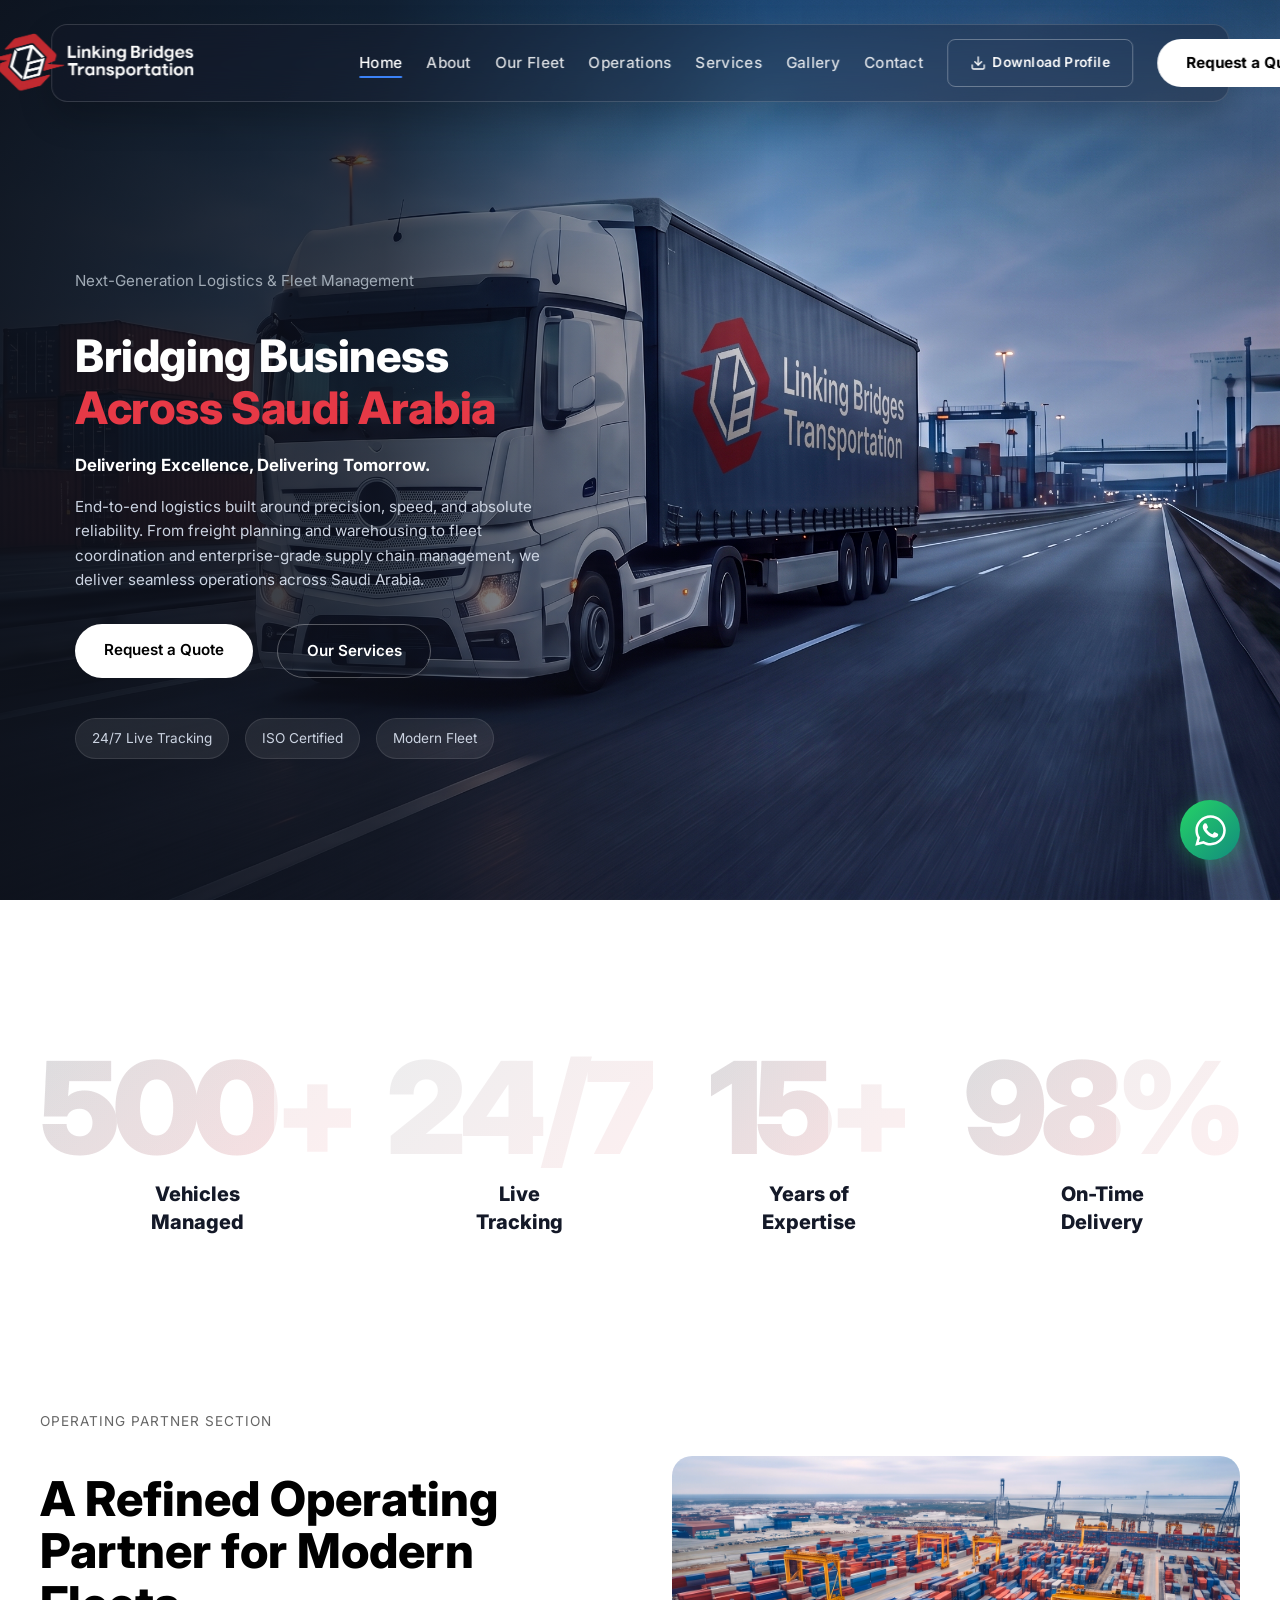
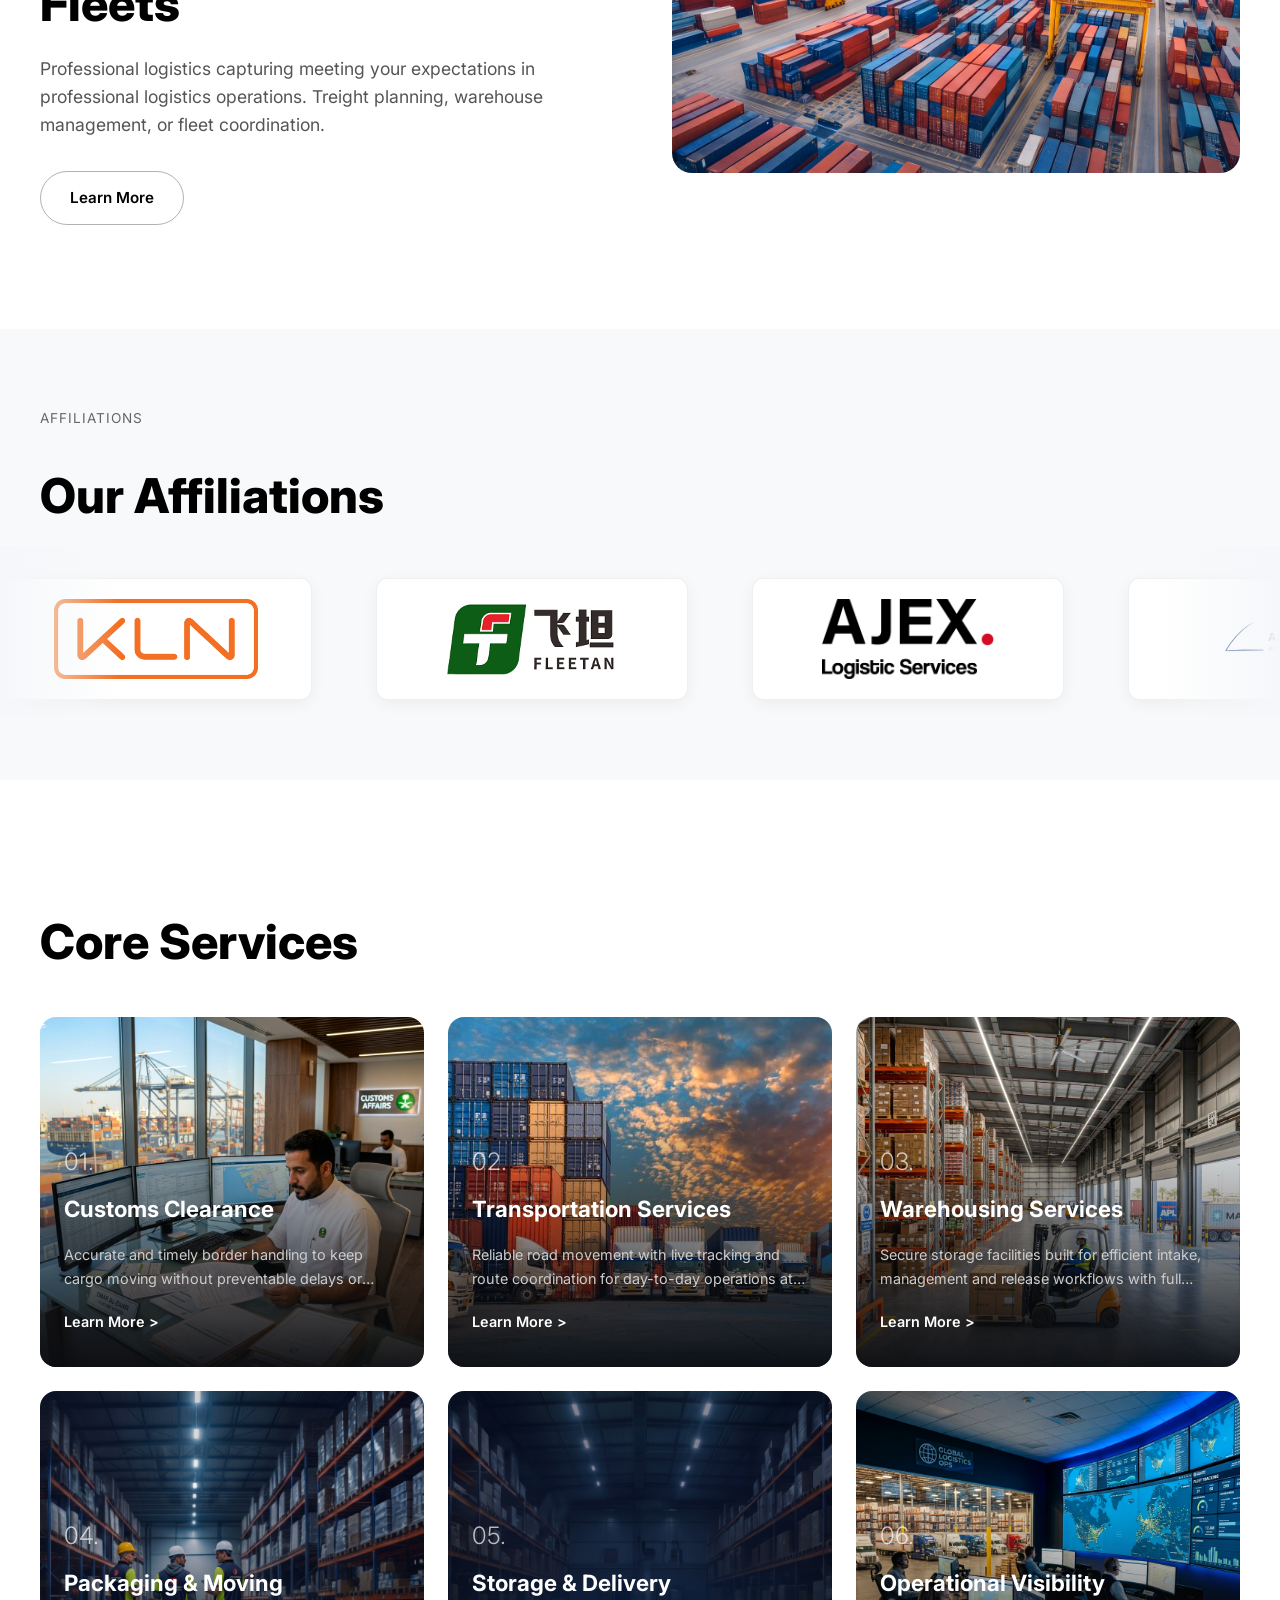
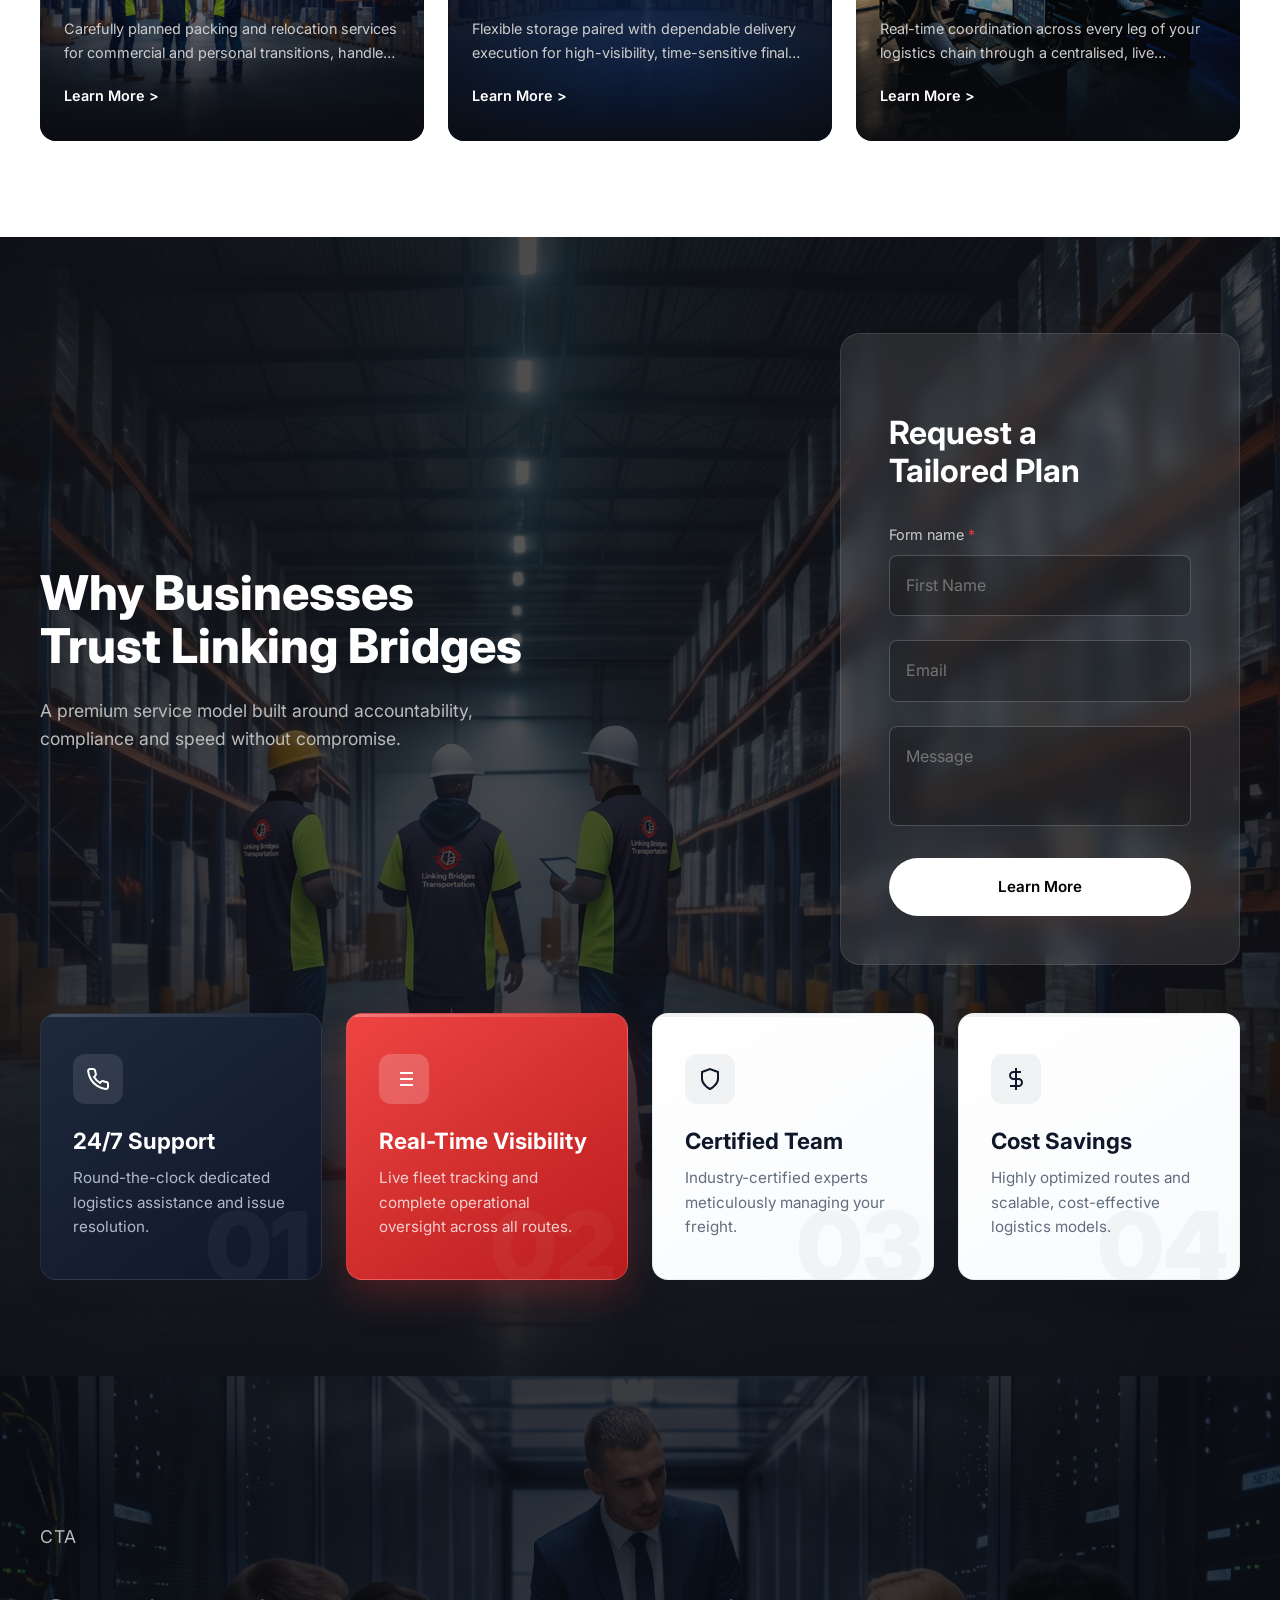
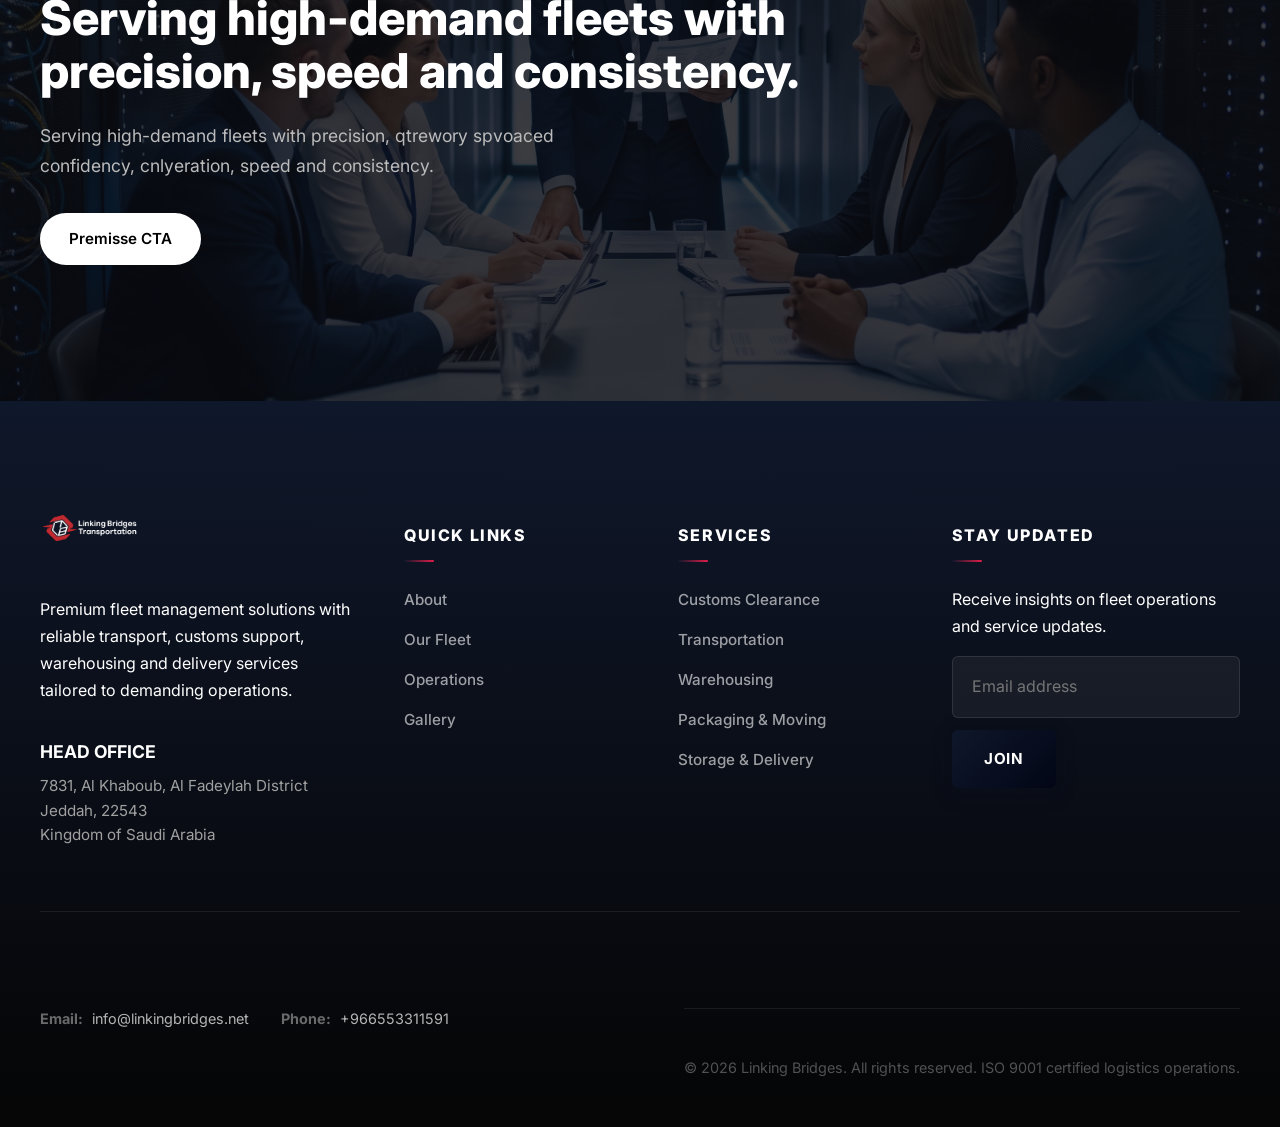
==== commit 6f491788: "had updated vacant space and added more contents" ====
--- a/index.html
+++ b/index.html
@@ -43,57 +43,32 @@
       </div>
     </section>
 
-    <!-- STATS -->
-    <!-- ADVANCED STATS DASHBOARD -->
-    <section class="modern-stats-section container reveal">
-      <div class="modern-stats-grid">
+    <!-- STATS (Typography Redesign) -->
+    <section class="modern-stats-section container reveal" style="padding-top: 4rem; padding-bottom: 1rem;">
+      <div class="typography-stats-grid">
         
-        <!-- Stat Card 1 -->
-        <div class="modern-stat-card">
-          <div class="stat-icon-box">
-            <svg viewBox="0 0 24 24" fill="none" stroke="currentColor" stroke-width="2" stroke-linecap="round" stroke-linejoin="round"><rect x="1" y="3" width="15" height="13"></rect><polygon points="16 8 20 8 23 11 23 16 16 16 16 8"></polygon><circle cx="5.5" cy="18.5" r="2.5"></circle><circle cx="18.5" cy="18.5" r="2.5"></circle></svg>
-          </div>
-          <div class="stat-info">
-            <h2 class="stat-value">500<span>+</span></h2>
-            <p class="stat-label">Vehicles Managed</p>
-            <div class="stat-progress"><div class="progress-fill" style="width: 85%;"></div></div>
-          </div>
-        </div>
-
-        <!-- Stat Card 2 -->
-        <div class="modern-stat-card card-accent">
-          <div class="stat-icon-box">
-            <svg viewBox="0 0 24 24" fill="none" stroke="currentColor" stroke-width="2" stroke-linecap="round" stroke-linejoin="round"><circle cx="12" cy="12" r="10"></circle><polyline points="12 6 12 12 16 14"></polyline></svg>
-          </div>
-          <div class="stat-info">
-            <h2 class="stat-value">24/7</h2>
-            <p class="stat-label">Live Tracking</p>
-            <div class="pulse-indicator"><span class="pulse-dot"></span> Active System</div>
-          </div>
-        </div>
-
-        <!-- Stat Card 3 -->
-        <div class="modern-stat-card">
-          <div class="stat-icon-box">
-            <svg viewBox="0 0 24 24" fill="none" stroke="currentColor" stroke-width="2" stroke-linecap="round" stroke-linejoin="round"><path d="M12 2l3.09 6.26L22 9.27l-5 4.87 1.18 6.88L12 17.77l-6.18 3.25L7 14.14 2 9.27l6.91-1.01L12 2z"></path></svg>
-          </div>
-          <div class="stat-info">
-            <h2 class="stat-value">15<span>+</span></h2>
-            <p class="stat-label">Years Experience</p>
-            <div class="stat-progress"><div class="progress-fill" style="width: 100%;"></div></div>
-          </div>
-        </div>
-
-        <!-- Stat Card 4 -->
-        <div class="modern-stat-card">
-          <div class="stat-icon-box success">
-            <svg viewBox="0 0 24 24" fill="none" stroke="currentColor" stroke-width="2" stroke-linecap="round" stroke-linejoin="round"><path d="M22 11.08V12a10 10 0 1 1-5.93-9.14"></path><polyline points="22 4 12 14.01 9 11.01"></polyline></svg>
-          </div>
-          <div class="stat-info">
-            <h2 class="stat-value">98<span>%</span></h2>
-            <p class="stat-label">On-Time Delivery</p>
-            <div class="stat-progress"><div class="progress-fill fill-success" style="width: 98%;"></div></div>
-          </div>
+        <!-- Stat Item 1 -->
+        <div class="typo-stat-item">
+          <div class="typo-bg-number"><span class="counter" data-target="500">0</span>+</div>
+          <h3 class="typo-label">Vehicles<br>Managed</h3>
+        </div>
+
+        <!-- Stat Item 2 -->
+        <div class="typo-stat-item">
+          <div class="typo-bg-number">24/7</div>
+          <h3 class="typo-label">Live<br>Tracking</h3>
+        </div>
+
+        <!-- Stat Item 3 -->
+        <div class="typo-stat-item">
+          <div class="typo-bg-number"><span class="counter" data-target="15">0</span>+</div>
+          <h3 class="typo-label">Years of<br>Expertise</h3>
+        </div>
+
+        <!-- Stat Item 4 -->
+        <div class="typo-stat-item">
+          <div class="typo-bg-number"><span class="counter" data-target="98">0</span>%</div>
+          <h3 class="typo-label">On-Time<br>Delivery</h3>
         </div>
 
       </div>
--- a/assets/css/styles.css
+++ b/assets/css/styles.css
@@ -2933,16 +2933,16 @@
 }
 
 .logo-carousel-track img {
-  height: 50px;
-  width: 160px;
+  height: 80px;
+  width: 250px;
   object-fit: contain;
   filter: none !important;
   opacity: 1;
   background: #ffffff;
-  padding: 12px 20px;
-  border-radius: 10px;
+  padding: 20px 30px;
+  border-radius: 12px;
   border: 1px solid rgba(0, 0, 0, 0.06);
-  box-shadow: 0 2px 12px rgba(0, 0, 0, 0.04);
+  box-shadow: 0 4px 15px rgba(0, 0, 0, 0.05);
   transition: all 0.4s ease;
   flex-shrink: 0;
   box-sizing: content-box;
@@ -2996,12 +2996,15 @@
 }
 
 .site-header .brand-wordmark {
-  height: 45px !important;
+  height: 120px !important;
+  max-height: 120px !important;
+  max-width: none !important;
+  width: auto !important;
   object-fit: contain !important;
-  filter: drop-shadow(1px 1px 0 rgba(255, 255, 255, 0.8))
-          drop-shadow(-1px -1px 0 rgba(255, 255, 255, 0.8))
-          drop-shadow(1px -1px 0 rgba(255, 255, 255, 0.8))
-          drop-shadow(-1px 1px 0 rgba(255, 255, 255, 0.8)) !important;
+  margin-top: -30px !important;
+  margin-bottom: -30px !important;
+  margin-right: 1.5rem !important;
+  transform: translateX(-120px) !important;
 }
 
 .site-header .nav-links a:not(.btn) {
@@ -3051,8 +3054,13 @@
 
 @media (max-width: 768px) {
   .site-header { width: 95% !important; top: 1rem !important; border-radius: 12px !important; }
-  .site-header .container { padding: 0 1rem !important; }
-  .site-header .brand-wordmark { height: 80px !important; max-width: 350px !important; }
+  .site-header .container { padding: 0 1.5rem !important; }
+  .site-header .brand-wordmark { 
+    height: 70px !important; 
+    max-height: 70px !important; 
+    max-width: 250px !important; 
+    transform: translateX(-30px) !important; 
+  }
   .mobile-menu-btn { padding: 0.25rem !important; }
   .mobile-menu-btn svg { width: 24px !important; height: 24px !important; }
 }
@@ -4710,3 +4718,172 @@
     height: 300px;
   }
 }
+
+/* ==============================================
+   PREMIUM FEATURES GRID (ABOUT PAGE)
+   ============================================== */
+.premium-features-grid {
+  position: relative;
+  z-index: 2;
+  display: grid;
+  grid-template-columns: repeat(4, 1fr);
+  gap: 2rem;
+  margin-top: 4rem;
+}
+
+.premium-feature-card {
+  background: rgba(255, 255, 255, 0.75);
+  backdrop-filter: blur(12px);
+  -webkit-backdrop-filter: blur(12px);
+  border: 1px solid rgba(0, 0, 0, 0.05);
+  border-radius: 20px;
+  padding: 2.5rem 2rem;
+  transition: all 0.4s cubic-bezier(0.165, 0.84, 0.44, 1);
+  box-shadow: 0 10px 30px rgba(0, 0, 0, 0.03);
+  position: relative;
+  overflow: hidden;
+  text-align: left;
+}
+
+.premium-feature-card::before {
+  content: '';
+  position: absolute;
+  top: 0; left: 0; right: 0;
+  height: 4px;
+  background: linear-gradient(90deg, #141928, #E63946);
+  opacity: 0;
+  transition: opacity 0.4s ease;
+}
+
+.premium-feature-card:hover {
+  transform: translateY(-8px);
+  box-shadow: 0 20px 40px rgba(20, 25, 40, 0.1), 0 0 20px rgba(230, 57, 70, 0.05);
+  border-color: rgba(230, 57, 70, 0.1);
+  background: rgba(255, 255, 255, 0.95);
+}
+
+.premium-feature-card:hover::before {
+  opacity: 1;
+}
+
+.premium-feature-card .card-icon {
+  display: inline-flex;
+  align-items: center;
+  justify-content: center;
+  width: 60px;
+  height: 60px;
+  background: rgba(20, 25, 40, 0.03);
+  border-radius: 14px;
+  margin-bottom: 1.5rem;
+  color: #E63946;
+  transition: all 0.4s ease;
+}
+
+.premium-feature-card:hover .card-icon {
+  background: rgba(230, 57, 70, 0.1);
+  transform: scale(1.1);
+}
+
+.premium-feature-card h3 {
+  font-size: 1.4rem;
+  font-weight: 800;
+  color: #141928;
+  margin: 0 0 1rem 0;
+  letter-spacing: -0.02em;
+}
+
+.premium-feature-card p {
+  font-size: 0.95rem;
+  line-height: 1.6;
+  color: #4a5568;
+  margin: 0;
+  font-weight: 500;
+}
+
+@media (max-width: 1024px) {
+  .premium-features-grid {
+    grid-template-columns: repeat(2, 1fr);
+  }
+}
+
+@media (max-width: 640px) {
+  .premium-features-grid {
+    grid-template-columns: 1fr;
+  }
+}
+
+/* ==============================================
+   TYPOGRAPHY STATS REDESIGN
+   ============================================== */
+.typography-stats-grid {
+  display: grid;
+  grid-template-columns: repeat(4, 1fr);
+  gap: 2rem;
+  align-items: center;
+  justify-items: center;
+}
+
+.typo-stat-item {
+  display: flex;
+  flex-direction: column;
+  align-items: center;
+  justify-content: center;
+  width: 100%;
+  padding: 1rem 0;
+  gap: 0.5rem;
+}
+
+.typo-bg-number {
+  font-size: 8rem;
+  font-weight: 900;
+  /* Premium Brand Gradient (Faint) */
+  background: linear-gradient(135deg, rgba(20, 25, 40, 0.08), rgba(230, 57, 70, 0.08));
+  -webkit-background-clip: text;
+  -webkit-text-fill-color: transparent;
+  color: transparent; /* Fallback */
+  -webkit-text-stroke: none;
+  font-family: inherit;
+  white-space: nowrap;
+  user-select: none;
+  letter-spacing: -0.05em;
+  transition: all 0.4s ease;
+  line-height: 1;
+}
+
+.typo-bg-number .counter {
+  color: inherit;
+  font-size: inherit;
+  font-weight: inherit;
+  background: inherit;
+  -webkit-background-clip: inherit;
+  -webkit-text-fill-color: inherit;
+}
+
+.typo-stat-item:hover .typo-bg-number {
+  background: linear-gradient(135deg, rgba(20, 25, 40, 0.15), rgba(230, 57, 70, 0.15));
+  -webkit-background-clip: text;
+  -webkit-text-fill-color: transparent;
+  transform: translateY(-8px);
+}
+
+.typo-label {
+  font-size: 1.25rem;
+  font-weight: 800;
+  color: #141928;
+  text-align: center;
+  line-height: 1.4;
+  margin: 0;
+}
+
+@media (max-width: 1024px) {
+  .typography-stats-grid {
+    grid-template-columns: repeat(2, 1fr);
+    row-gap: 4rem;
+  }
+}
+
+@media (max-width: 640px) {
+  .typography-stats-grid {
+    grid-template-columns: 1fr;
+  }
+}
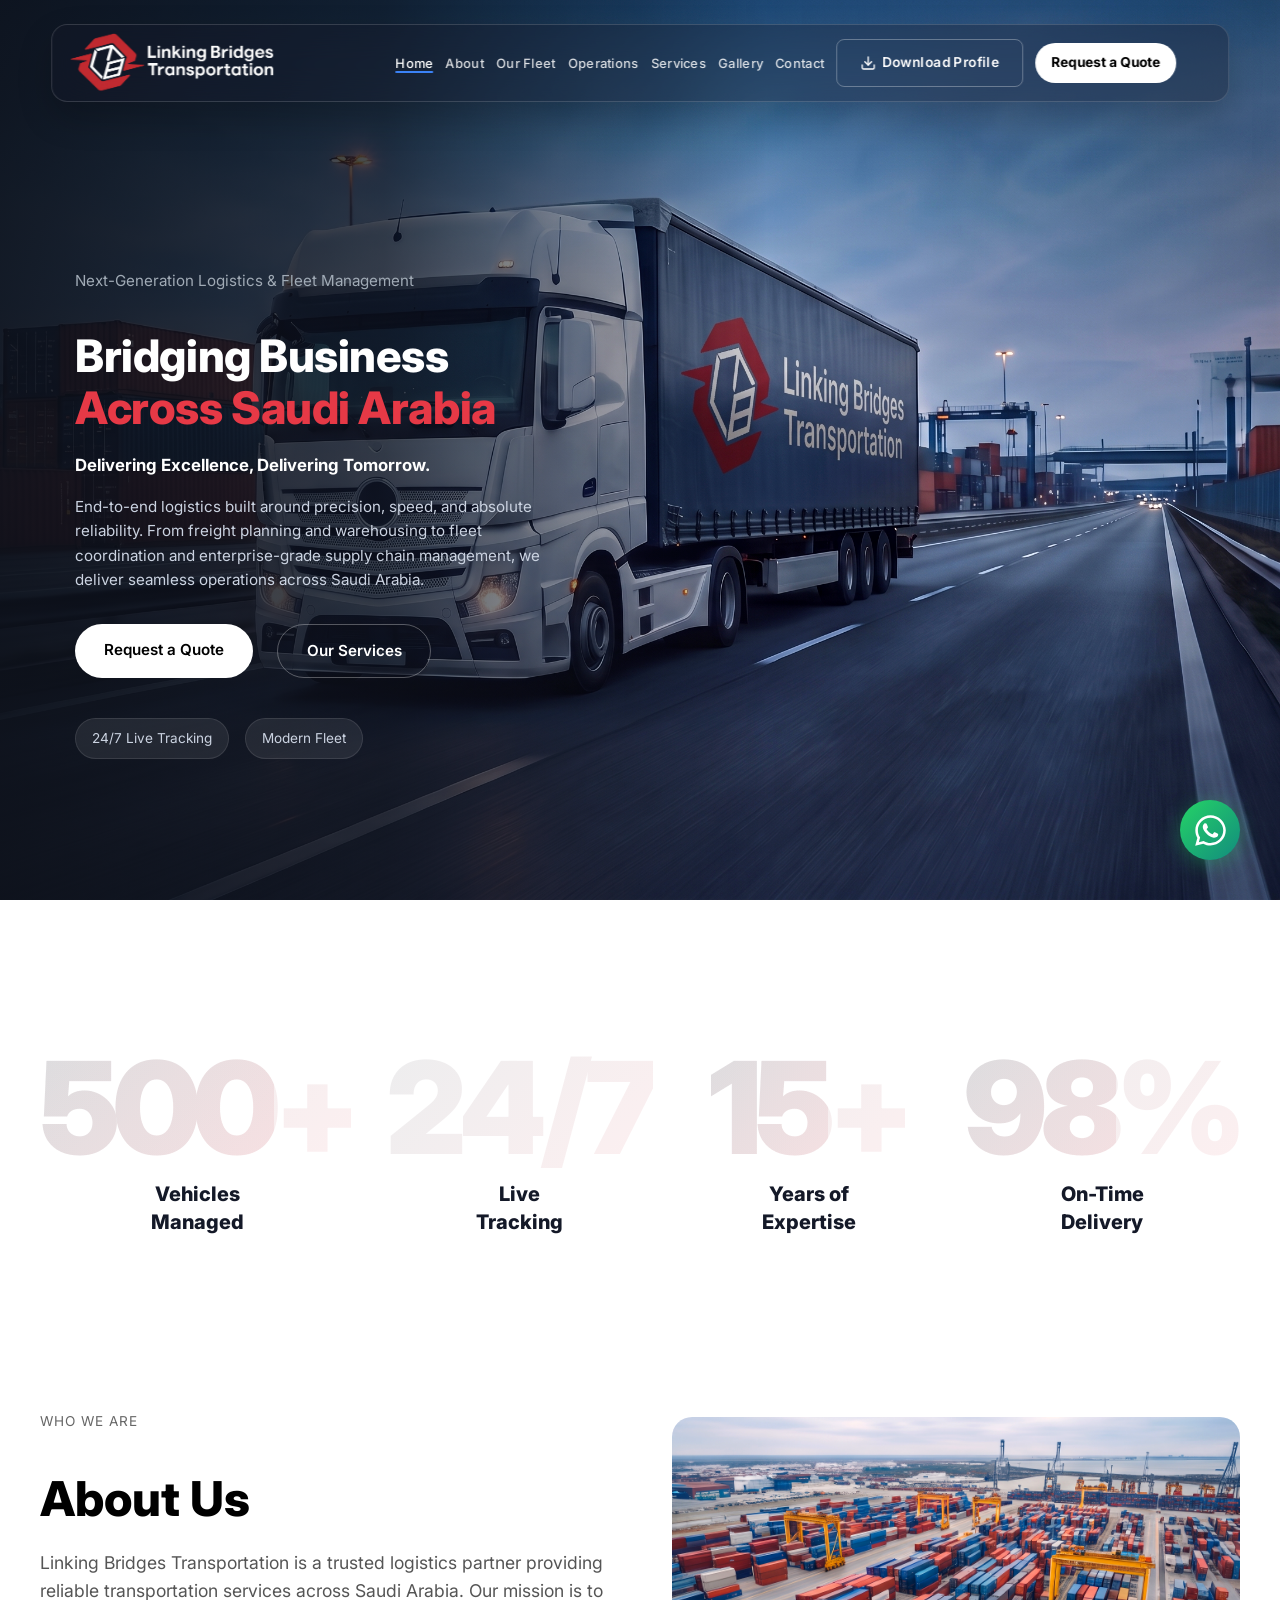
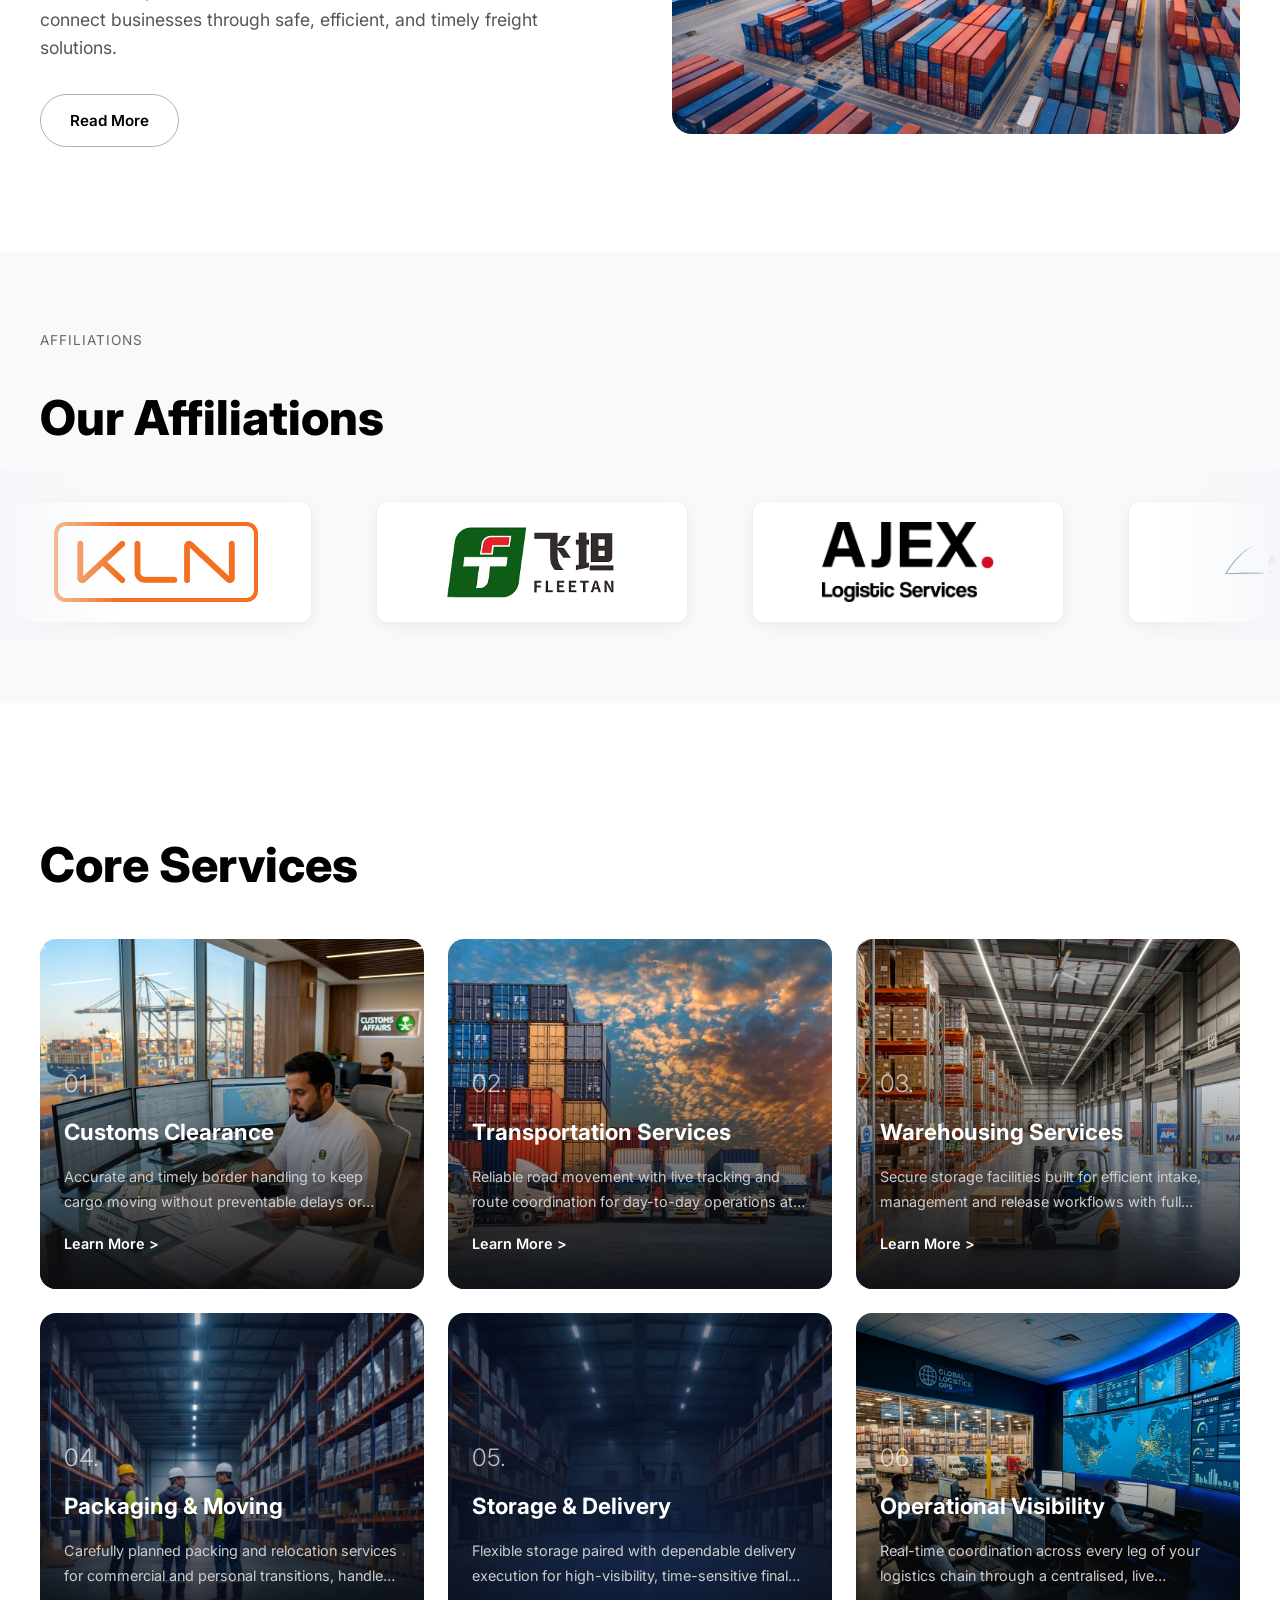
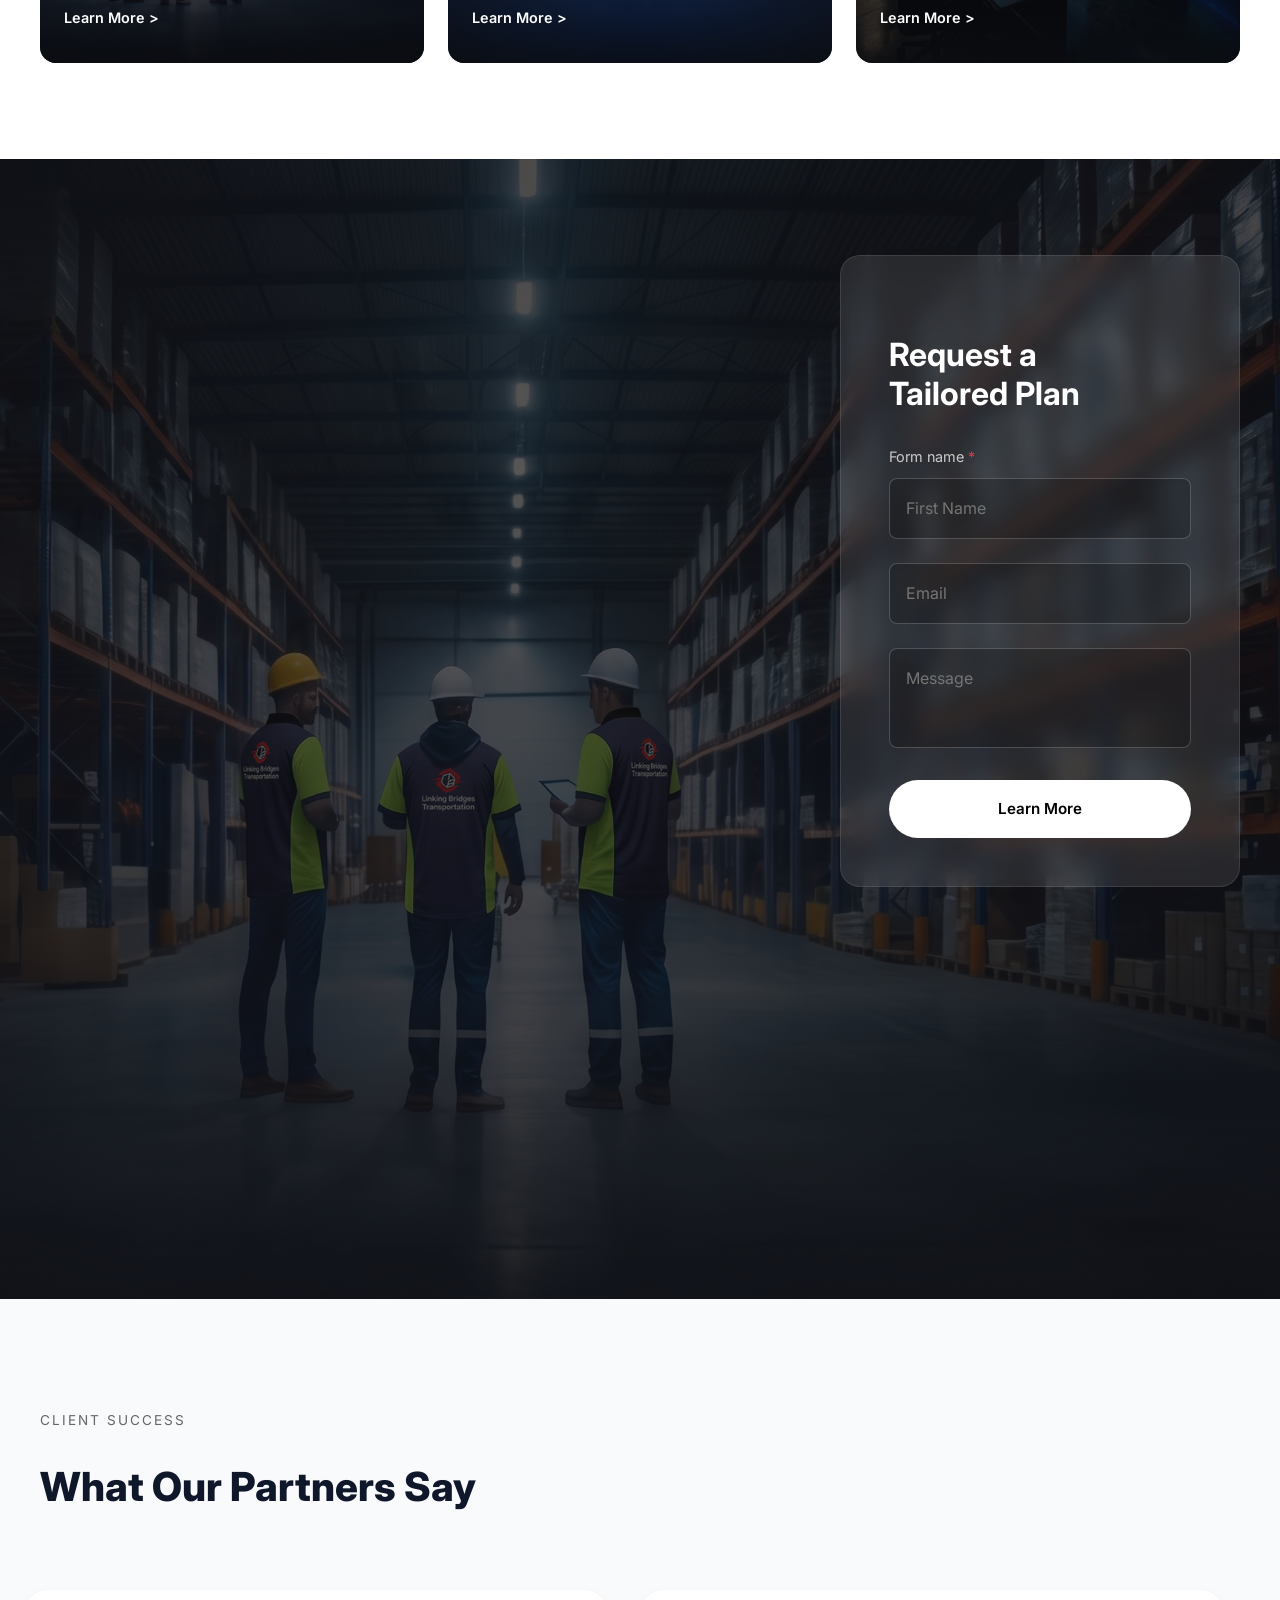
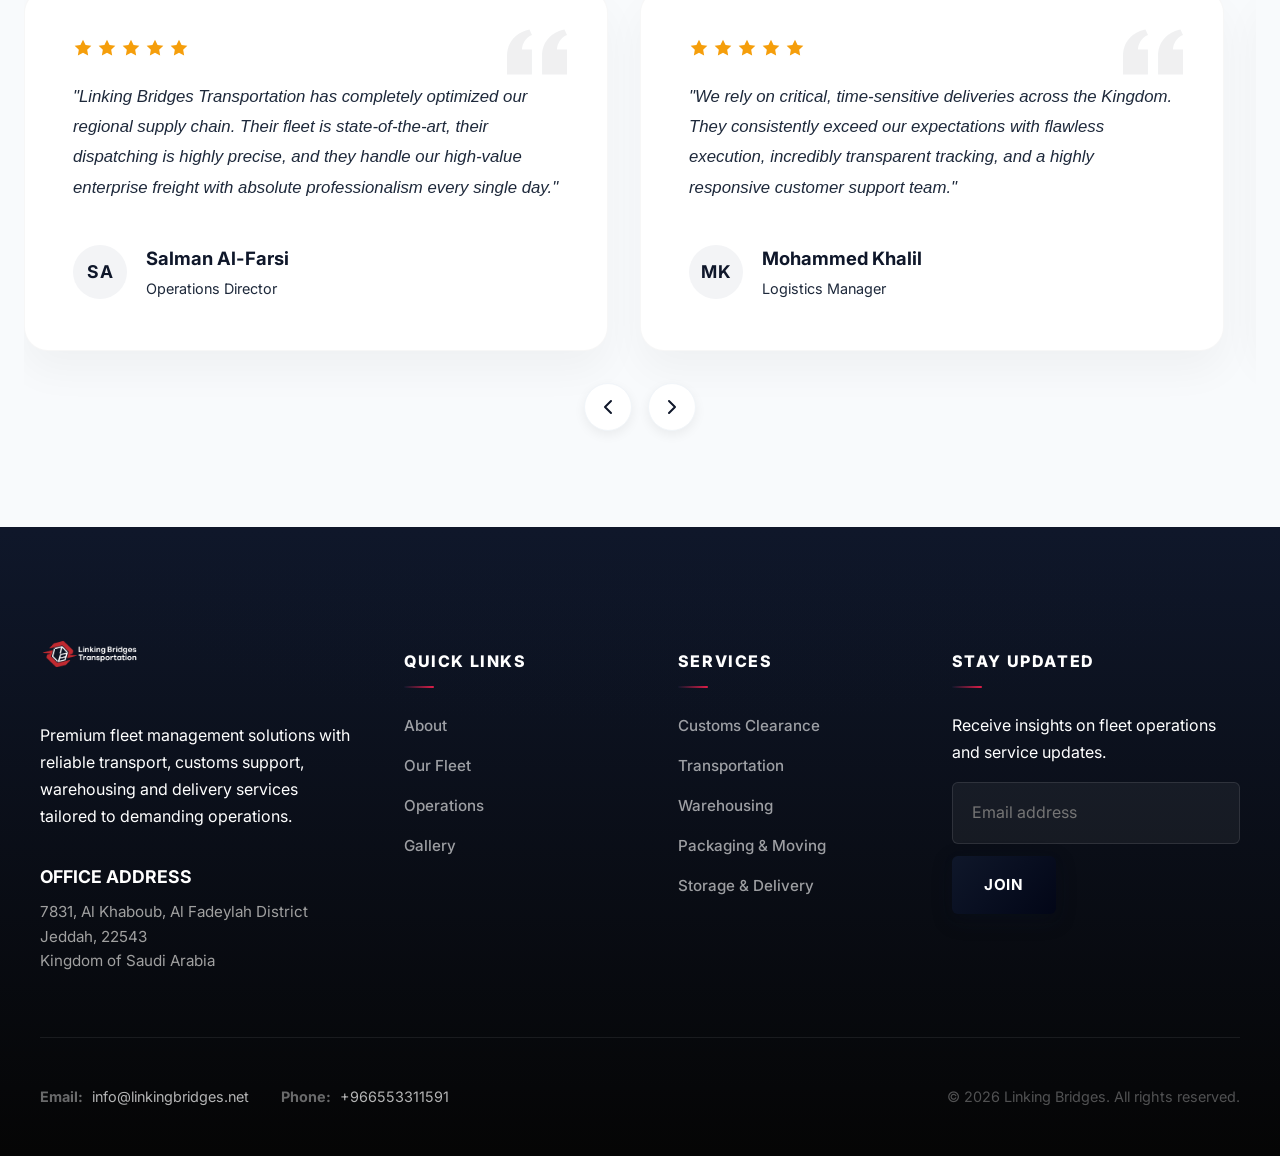
==== commit d1b7e1f6: "have added all the new updates ie reffered by the client and made some changes in my requirement and" ====
--- a/index.html
+++ b/index.html
@@ -37,7 +37,6 @@
         </div>
         <div class="pdf-hero-tags">
           <span>24/7 Live Tracking</span>
-          <span>ISO Certified</span>
           <span>Modern Fleet</span>
         </div>
       </div>
@@ -74,13 +73,13 @@
       </div>
     </section>
 
-    <!-- OPERATING PARTNER -->
+    <!-- ABOUT US -->
     <section class="pdf-partner container section">
       <div class="pdf-partner-content reveal">
-        <p class="pdf-section-label">Operating Partner Section</p>
-        <h2 class="pdf-section-title">A Refined Operating<br>Partner for Modern<br>Fleets</h2>
-        <p class="pdf-section-desc">Professional logistics capturing meeting your expectations in professional logistics operations. Treight planning, warehouse management, or fleet coordination.</p>
-        <a href="/pages/about.html" class="btn btn-outline-dark">Learn More</a>
+        <p class="pdf-section-label">WHO WE ARE</p>
+        <h2 class="pdf-section-title">About Us</h2>
+        <p class="pdf-section-desc">Linking Bridges Transportation is a trusted logistics partner providing reliable transportation services across Saudi Arabia. Our mission is to connect businesses through safe, efficient, and timely freight solutions.</p>
+        <a href="/pages/about.html" class="btn btn-outline-dark">Read More</a>
       </div>
       <div class="pdf-partner-image reveal">
         <img src="/assets/images/new images/Remove_gradient_recreate_frame_4k_202607192310.jpeg"
@@ -286,17 +285,166 @@
       </div>
     </section>
 
-    <!-- CTA BANNER -->
-    <section class="pdf-cta section text-center">
-      <div class="pdf-cta-bg">
-        <img src="/assets/images/new images/upscale_to_4k_realistic_2K_202607192319.jpeg" alt="CTA Background" />
-      </div>
-      <div class="container reveal pdf-cta-content">
-        <p class="pdf-section-label-light">CTA</p>
-        <h2>Serving high-demand fleets with<br>precision, speed and consistency.</h2>
-        <p>Serving high-demand fleets with precision, qtrewory spvoaced<br>confidency, cnlyeration, speed and
-          consistency.</p>
-        <a href="/pages/contact.html" class="btn btn-white">Premisse CTA</a>
+    <!-- TESTIMONIALS CAROUSEL -->
+    <section class="section" style="background: var(--surface-warm); padding: 6rem 0; overflow: hidden;">
+      <div class="container reveal">
+        <div class="text-center" style="margin-bottom: 4rem;">
+          <p class="pdf-section-label text-center" style="letter-spacing: 2px;">CLIENT SUCCESS</p>
+          <h2 class="pdf-section-title text-center" style="font-size: 2.5rem; color: var(--dark);">What Our Partners Say</h2>
+        </div>
+        
+        <style>
+          .testimonial-carousel {
+            display: flex;
+            gap: 2rem;
+            overflow-x: auto;
+            scroll-snap-type: x mandatory;
+            padding-bottom: 3rem;
+            padding-top: 1rem;
+            margin: 0 -1rem;
+            padding-left: 1rem;
+            padding-right: 1rem;
+            scrollbar-width: none;
+            -ms-overflow-style: none;
+            scroll-behavior: smooth;
+          }
+          .testimonial-carousel::-webkit-scrollbar {
+            display: none;
+          }
+          .testimonial-card-premium {
+            background: #ffffff;
+            padding: 3rem;
+            border-radius: 24px;
+            box-shadow: 0 20px 40px rgba(0, 0, 0, 0.04);
+            border: 1px solid rgba(0, 0, 0, 0.03);
+            position: relative;
+            flex: 0 0 calc(50% - 1rem);
+            min-width: 350px;
+            scroll-snap-align: start;
+            transition: transform 0.3s ease, box-shadow 0.3s ease;
+          }
+          .testimonial-card-premium:hover {
+            transform: translateY(-5px);
+            box-shadow: 0 30px 60px rgba(230, 57, 70, 0.08);
+          }
+          .quote-icon-premium {
+            position: absolute;
+            top: 2rem;
+            right: 2.5rem;
+            opacity: 0.06;
+            color: var(--dark);
+          }
+          .star-rating {
+            display: flex;
+            gap: 0.25rem;
+            color: #F59E0B; /* Professional Gold */
+            margin-bottom: 1.5rem;
+          }
+          @media (max-width: 992px) {
+            .testimonial-card-premium {
+              flex: 0 0 85%;
+            }
+          }
+          .carousel-controls {
+            display: flex;
+            justify-content: center;
+            gap: 1rem;
+            margin-top: -1rem;
+          }
+          .carousel-btn {
+            width: 48px;
+            height: 48px;
+            border-radius: 50%;
+            background: white;
+            border: 1px solid var(--border-light);
+            display: flex;
+            align-items: center;
+            justify-content: center;
+            cursor: pointer;
+            box-shadow: var(--shadow-sm);
+            color: var(--dark);
+            transition: all 0.2s ease;
+          }
+          .carousel-btn:hover {
+            background: var(--primary);
+            color: white;
+            border-color: var(--primary);
+          }
+        </style>
+
+        <div class="testimonial-carousel" id="testiCarousel">
+          
+          <!-- Testimonial 1 -->
+          <div class="testimonial-card-premium">
+            <svg class="quote-icon-premium" width="60" height="60" viewBox="0 0 24 24" fill="currentColor"><path d="M14.017 21v-7.391c0-5.704 3.731-9.57 8.983-10.609l.995 2.151c-2.432.917-3.995 3.638-3.995 5.849h4v10h-9.983zm-14.017 0v-7.391c0-5.704 3.748-9.57 9-10.609l.996 2.151c-2.433.917-3.996 3.638-3.996 5.849h3.983v10h-9.983z"/></svg>
+            <div class="star-rating">
+              <svg width="20" height="20" viewBox="0 0 24 24" fill="currentColor"><path d="M12 2l3.09 6.26L22 9.27l-5 4.87 1.18 6.88L12 17.77l-6.18 3.25L7 14.14 2 9.27l6.91-1.01L12 2z"/></svg>
+              <svg width="20" height="20" viewBox="0 0 24 24" fill="currentColor"><path d="M12 2l3.09 6.26L22 9.27l-5 4.87 1.18 6.88L12 17.77l-6.18 3.25L7 14.14 2 9.27l6.91-1.01L12 2z"/></svg>
+              <svg width="20" height="20" viewBox="0 0 24 24" fill="currentColor"><path d="M12 2l3.09 6.26L22 9.27l-5 4.87 1.18 6.88L12 17.77l-6.18 3.25L7 14.14 2 9.27l6.91-1.01L12 2z"/></svg>
+              <svg width="20" height="20" viewBox="0 0 24 24" fill="currentColor"><path d="M12 2l3.09 6.26L22 9.27l-5 4.87 1.18 6.88L12 17.77l-6.18 3.25L7 14.14 2 9.27l6.91-1.01L12 2z"/></svg>
+              <svg width="20" height="20" viewBox="0 0 24 24" fill="currentColor"><path d="M12 2l3.09 6.26L22 9.27l-5 4.87 1.18 6.88L12 17.77l-6.18 3.25L7 14.14 2 9.27l6.91-1.01L12 2z"/></svg>
+            </div>
+            <p style="color: var(--text); font-size: 1.05rem; font-style: italic; margin-bottom: 2.5rem; line-height: 1.8; position: relative; z-index: 2;">"Linking Bridges Transportation has completely optimized our regional supply chain. Their fleet is state-of-the-art, their dispatching is highly precise, and they handle our high-value enterprise freight with absolute professionalism every single day."</p>
+            <div style="display: flex; align-items: center; gap: 1.2rem;">
+              <div style="width: 54px; height: 54px; border-radius: 50%; background: #f3f4f6; display: flex; align-items: center; justify-content: center; font-weight: 700; color: var(--dark); font-size: 1.1rem; letter-spacing: 1px;">SA</div>
+              <div>
+                <h4 style="color: var(--dark); margin: 0; font-size: 1.15rem; font-weight: 700;">Salman Al-Farsi</h4>
+                <p style="color: var(--text-light); margin: 0; font-size: 0.9rem; margin-top: 0.2rem;">Operations Director</p>
+              </div>
+            </div>
+          </div>
+
+          <!-- Testimonial 2 -->
+          <div class="testimonial-card-premium">
+            <svg class="quote-icon-premium" width="60" height="60" viewBox="0 0 24 24" fill="currentColor"><path d="M14.017 21v-7.391c0-5.704 3.731-9.57 8.983-10.609l.995 2.151c-2.432.917-3.995 3.638-3.995 5.849h4v10h-9.983zm-14.017 0v-7.391c0-5.704 3.748-9.57 9-10.609l.996 2.151c-2.433.917-3.996 3.638-3.996 5.849h3.983v10h-9.983z"/></svg>
+            <div class="star-rating">
+              <svg width="20" height="20" viewBox="0 0 24 24" fill="currentColor"><path d="M12 2l3.09 6.26L22 9.27l-5 4.87 1.18 6.88L12 17.77l-6.18 3.25L7 14.14 2 9.27l6.91-1.01L12 2z"/></svg>
+              <svg width="20" height="20" viewBox="0 0 24 24" fill="currentColor"><path d="M12 2l3.09 6.26L22 9.27l-5 4.87 1.18 6.88L12 17.77l-6.18 3.25L7 14.14 2 9.27l6.91-1.01L12 2z"/></svg>
+              <svg width="20" height="20" viewBox="0 0 24 24" fill="currentColor"><path d="M12 2l3.09 6.26L22 9.27l-5 4.87 1.18 6.88L12 17.77l-6.18 3.25L7 14.14 2 9.27l6.91-1.01L12 2z"/></svg>
+              <svg width="20" height="20" viewBox="0 0 24 24" fill="currentColor"><path d="M12 2l3.09 6.26L22 9.27l-5 4.87 1.18 6.88L12 17.77l-6.18 3.25L7 14.14 2 9.27l6.91-1.01L12 2z"/></svg>
+              <svg width="20" height="20" viewBox="0 0 24 24" fill="currentColor"><path d="M12 2l3.09 6.26L22 9.27l-5 4.87 1.18 6.88L12 17.77l-6.18 3.25L7 14.14 2 9.27l6.91-1.01L12 2z"/></svg>
+            </div>
+            <p style="color: var(--text); font-size: 1.05rem; font-style: italic; margin-bottom: 2.5rem; line-height: 1.8; position: relative; z-index: 2;">"We rely on critical, time-sensitive deliveries across the Kingdom. They consistently exceed our expectations with flawless execution, incredibly transparent tracking, and a highly responsive customer support team."</p>
+            <div style="display: flex; align-items: center; gap: 1.2rem;">
+              <div style="width: 54px; height: 54px; border-radius: 50%; background: #f3f4f6; display: flex; align-items: center; justify-content: center; font-weight: 700; color: var(--dark); font-size: 1.1rem; letter-spacing: 1px;">MK</div>
+              <div>
+                <h4 style="color: var(--dark); margin: 0; font-size: 1.15rem; font-weight: 700;">Mohammed Khalil</h4>
+                <p style="color: var(--text-light); margin: 0; font-size: 0.9rem; margin-top: 0.2rem;">Logistics Manager</p>
+              </div>
+            </div>
+          </div>
+
+          <!-- Testimonial 3 -->
+          <div class="testimonial-card-premium">
+            <svg class="quote-icon-premium" width="60" height="60" viewBox="0 0 24 24" fill="currentColor"><path d="M14.017 21v-7.391c0-5.704 3.731-9.57 8.983-10.609l.995 2.151c-2.432.917-3.995 3.638-3.995 5.849h4v10h-9.983zm-14.017 0v-7.391c0-5.704 3.748-9.57 9-10.609l.996 2.151c-2.433.917-3.996 3.638-3.996 5.849h3.983v10h-9.983z"/></svg>
+            <div class="star-rating">
+              <svg width="20" height="20" viewBox="0 0 24 24" fill="currentColor"><path d="M12 2l3.09 6.26L22 9.27l-5 4.87 1.18 6.88L12 17.77l-6.18 3.25L7 14.14 2 9.27l6.91-1.01L12 2z"/></svg>
+              <svg width="20" height="20" viewBox="0 0 24 24" fill="currentColor"><path d="M12 2l3.09 6.26L22 9.27l-5 4.87 1.18 6.88L12 17.77l-6.18 3.25L7 14.14 2 9.27l6.91-1.01L12 2z"/></svg>
+              <svg width="20" height="20" viewBox="0 0 24 24" fill="currentColor"><path d="M12 2l3.09 6.26L22 9.27l-5 4.87 1.18 6.88L12 17.77l-6.18 3.25L7 14.14 2 9.27l6.91-1.01L12 2z"/></svg>
+              <svg width="20" height="20" viewBox="0 0 24 24" fill="currentColor"><path d="M12 2l3.09 6.26L22 9.27l-5 4.87 1.18 6.88L12 17.77l-6.18 3.25L7 14.14 2 9.27l6.91-1.01L12 2z"/></svg>
+              <svg width="20" height="20" viewBox="0 0 24 24" fill="currentColor"><path d="M12 2l3.09 6.26L22 9.27l-5 4.87 1.18 6.88L12 17.77l-6.18 3.25L7 14.14 2 9.27l6.91-1.01L12 2z"/></svg>
+            </div>
+            <p style="color: var(--text); font-size: 1.05rem; font-style: italic; margin-bottom: 2.5rem; line-height: 1.8; position: relative; z-index: 2;">"Scaling our distribution network was a massive challenge until we partnered with them. Their seamless integration, cost-effective models, and commitment to safety have been a game changer for our business."</p>
+            <div style="display: flex; align-items: center; gap: 1.2rem;">
+              <div style="width: 54px; height: 54px; border-radius: 50%; background: #f3f4f6; display: flex; align-items: center; justify-content: center; font-weight: 700; color: var(--dark); font-size: 1.1rem; letter-spacing: 1px;">FT</div>
+              <div>
+                <h4 style="color: var(--dark); margin: 0; font-size: 1.15rem; font-weight: 700;">Fatima Tariq</h4>
+                <p style="color: var(--text-light); margin: 0; font-size: 0.9rem; margin-top: 0.2rem;">Supply Chain VP</p>
+              </div>
+            </div>
+          </div>
+          
+        </div>
+
+        <div class="carousel-controls reveal" style="transition-delay: 200ms;">
+          <button class="carousel-btn" onclick="document.getElementById('testiCarousel').scrollBy({left: -380, behavior: 'smooth'})" aria-label="Previous Testimonial">
+            <svg width="24" height="24" viewBox="0 0 24 24" fill="none" stroke="currentColor" stroke-width="2" stroke-linecap="round" stroke-linejoin="round"><path d="M15 18l-6-6 6-6"/></svg>
+          </button>
+          <button class="carousel-btn" onclick="document.getElementById('testiCarousel').scrollBy({left: 380, behavior: 'smooth'})" aria-label="Next Testimonial">
+            <svg width="24" height="24" viewBox="0 0 24 24" fill="none" stroke="currentColor" stroke-width="2" stroke-linecap="round" stroke-linejoin="round"><path d="M9 18l6-6-6-6"/></svg>
+          </button>
+        </div>
+
       </div>
     </section>
   </main>
--- a/assets/css/styles.css
+++ b/assets/css/styles.css
@@ -302,7 +302,7 @@
    ============================================ */
 
 .site-header {
-  position: absolute !important;
+  position: fixed !important;
   top: 2rem !important;
   left: 50% !important;
   transform: translateX(-50%) !important;
@@ -1564,9 +1564,6 @@
 }
 
 .copyright {
-  margin-top: 4rem;
-  padding-top: 2rem;
-  border-top: 1px solid rgba(255, 255, 255, 0.08);
   color: rgba(255, 255, 255, 0.3);
   font-size: 0.9rem;
 }
@@ -1952,7 +1949,7 @@
   }
 }
 
-@media (max-width: 1024px) {
+@media (max-width: 1200px) {
   .site-header {
     width: 100%;
     margin: 0;
@@ -2972,7 +2969,7 @@
    ============================================ */
 
 .site-header {
-  position: absolute !important;
+  position: fixed !important;
   top: 1.5rem !important;
   left: 50% !important;
   transform: translateX(-50%) !important;
@@ -3063,6 +3060,27 @@
   }
   .mobile-menu-btn { padding: 0.25rem !important; }
   .mobile-menu-btn svg { width: 24px !important; height: 24px !important; }
+}
+
+@media (max-width: 1440px) {
+  .site-header .header-inner {
+    gap: 0.5rem !important;
+  }
+  .site-header .nav-links {
+    gap: 0.75rem !important;
+  }
+  .site-header .nav-links a:not(.btn) {
+    font-size: 0.8rem !important;
+    padding-bottom: 2px !important;
+  }
+  .site-header .btn-primary {
+    padding: 0.5rem 1rem !important;
+    font-size: 0.85rem !important;
+  }
+  .site-header .brand-wordmark {
+    margin-right: 0.5rem !important;
+    transform: translateX(-40px) !important;
+  }
 }
 
 /* ==============================================
@@ -3101,12 +3119,7 @@
     radial-gradient(ellipse 800px 600px at 15% 10%, rgba(30, 64, 175, 0.06), transparent),
     radial-gradient(ellipse 600px 400px at 85% 70%, rgba(30, 58, 138, 0.04), transparent);
 }
-
-body.dark-page > * {
-  position: relative;
-  z-index: 1;
-}
-
+/* Removed body.dark-page > * rule that broke fixed header */
 /* ---- NAV TOGGLE FIX (hamburger invisible on dark) ---- */
 body.dark-page .nav-toggle span {
   background: #ffffff !important;
@@ -4745,6 +4758,22 @@
   text-align: left;
 }
 
+@media (min-width: 768px) {
+  .premium-feature-card.horizontal {
+    display: flex;
+    flex-direction: row;
+    align-items: flex-start;
+    gap: 2rem;
+  }
+  .premium-feature-card.horizontal .card-icon {
+    margin-bottom: 0;
+    flex-shrink: 0;
+  }
+  .premium-feature-card.horizontal .card-content {
+    flex-grow: 1;
+  }
+}
+
 .premium-feature-card::before {
   content: '';
   position: absolute;
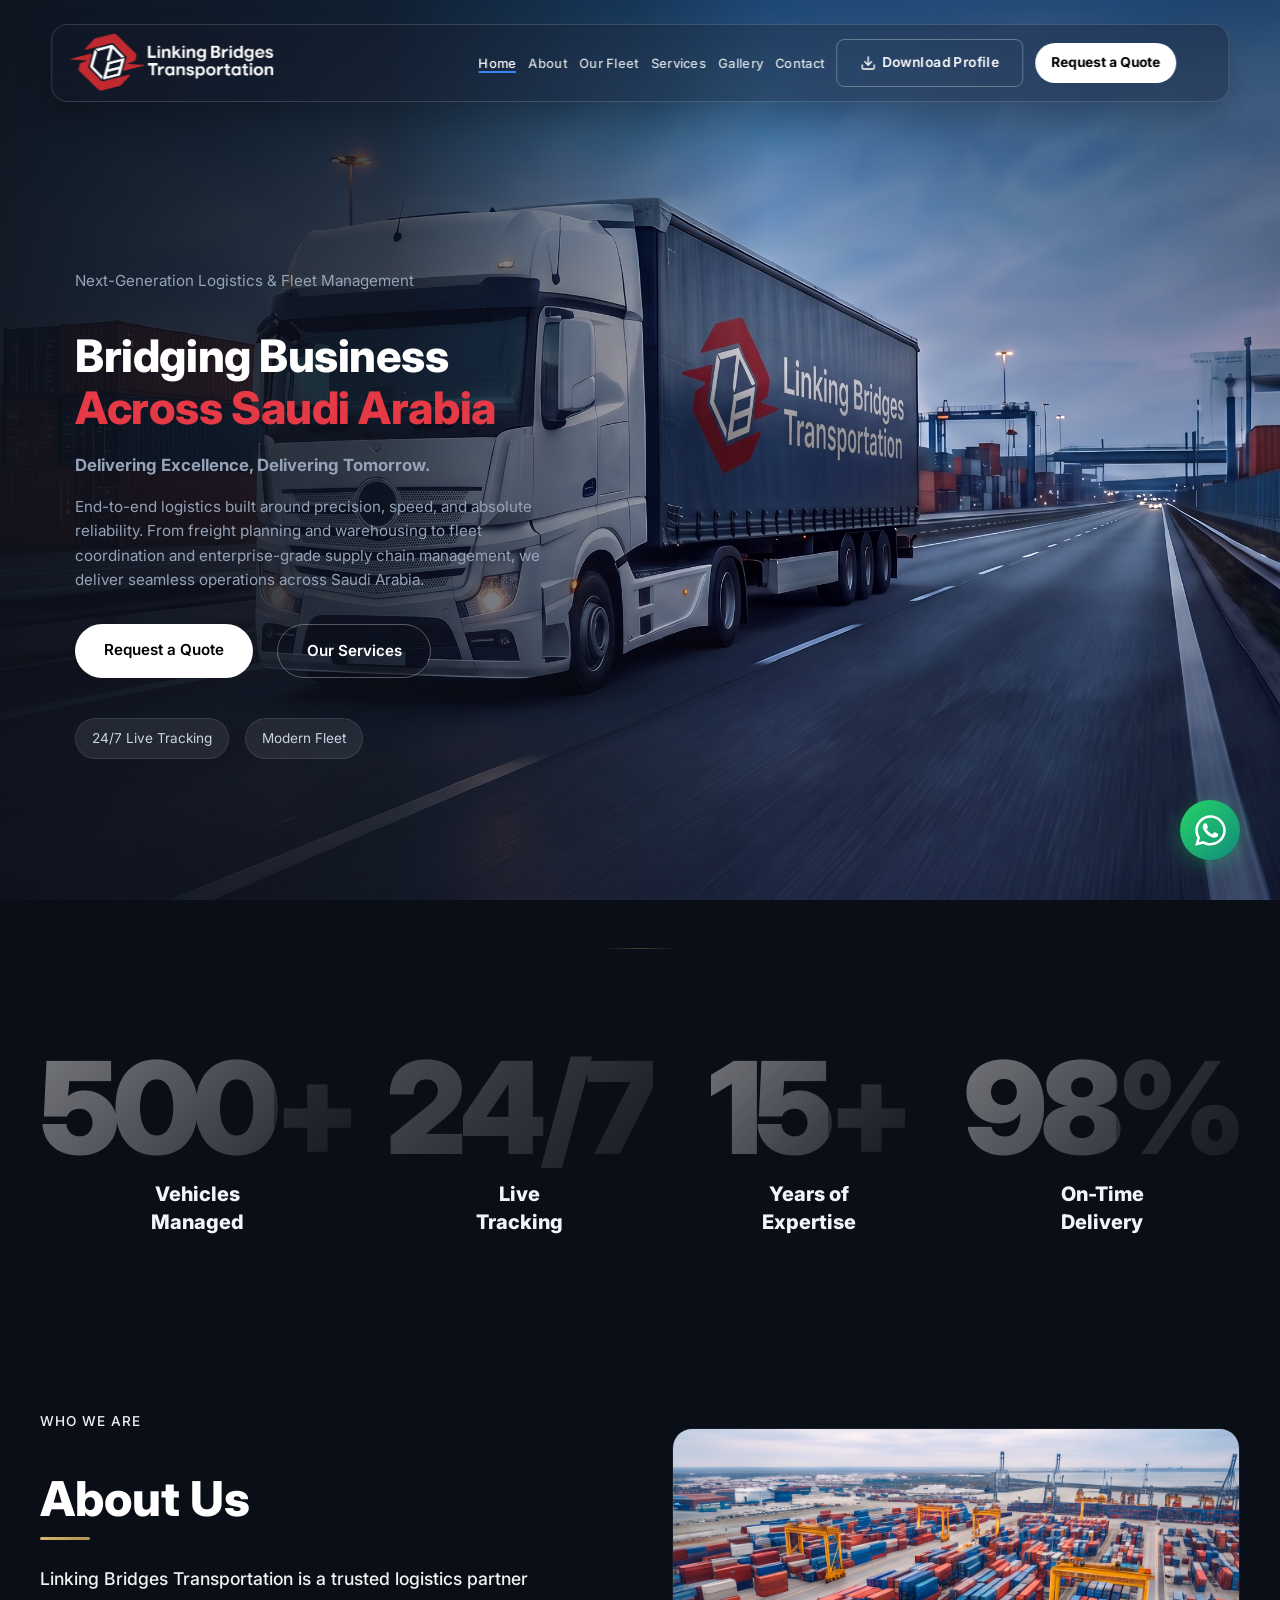
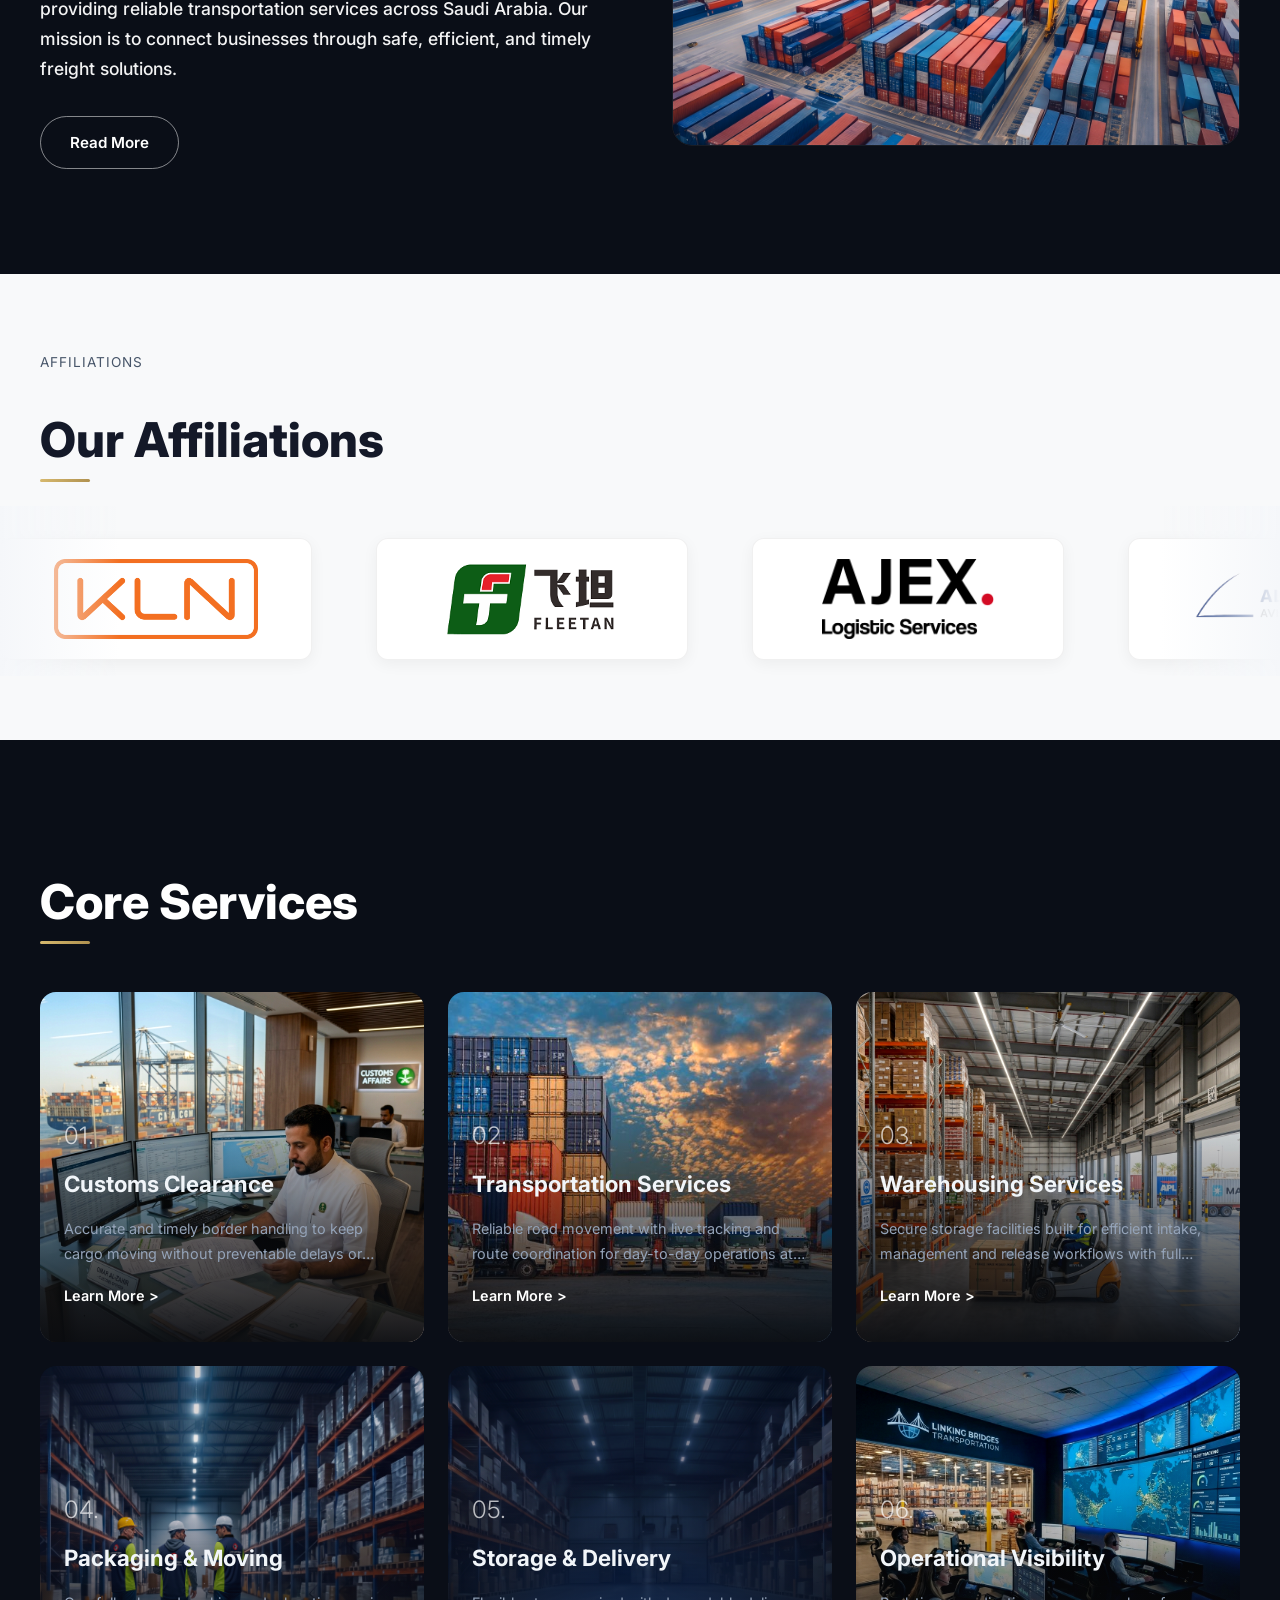
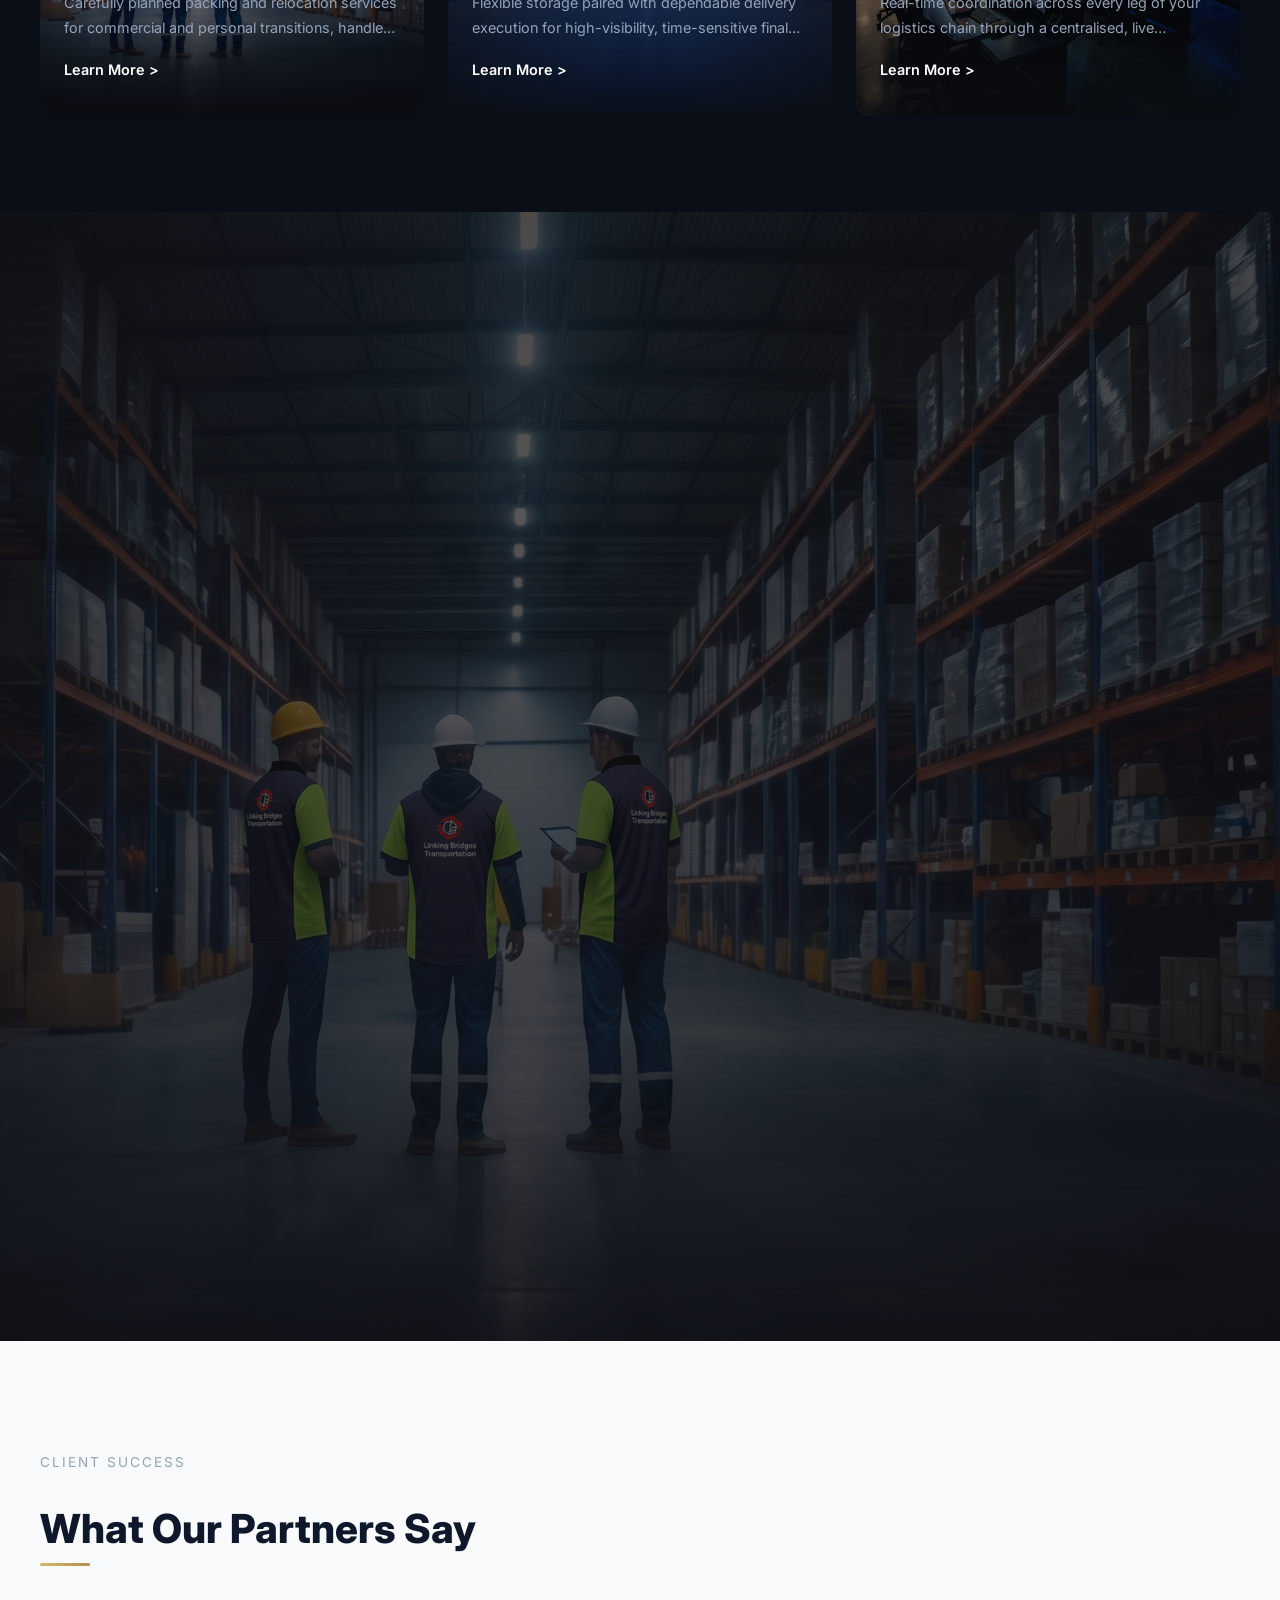
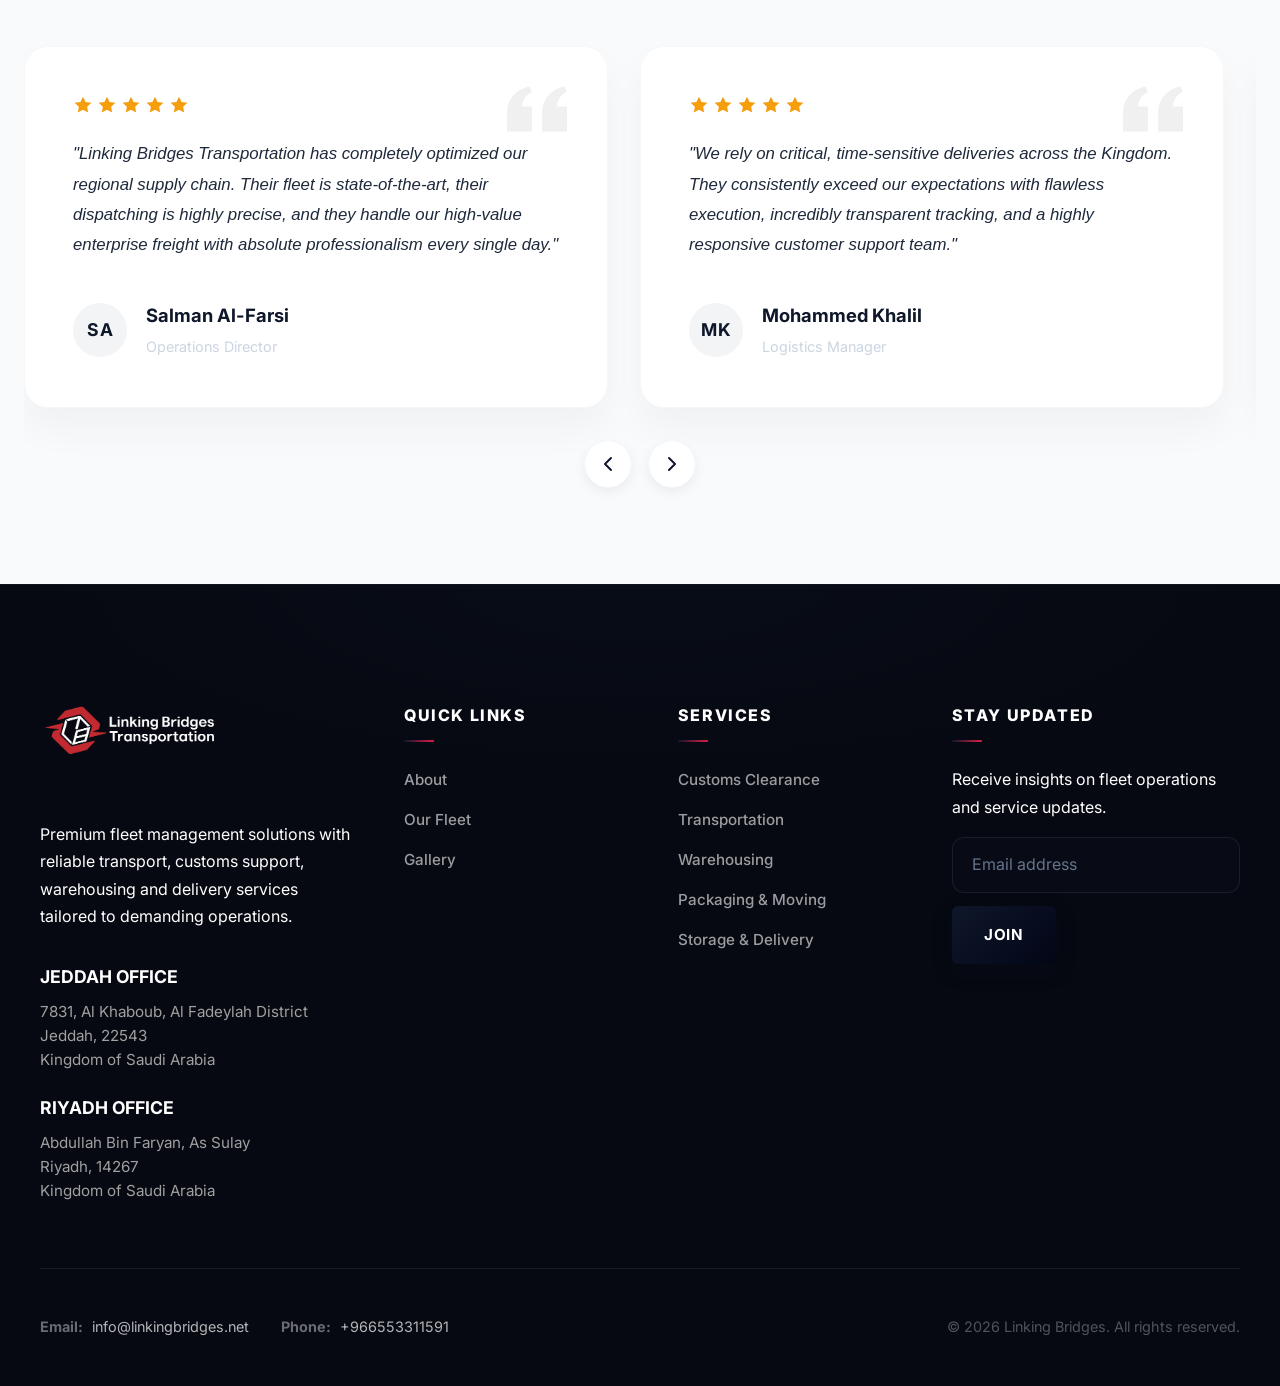
==== commit f31d137c: "added small changes ie pointed by the client" ====
--- a/index.html
+++ b/index.html
@@ -15,7 +15,7 @@
   <link rel="stylesheet" href="/assets/css/styles.css" />
 </head>
 
-<body data-page="index">
+<body class="dark-page" data-page="index">
   <header id="site-header"></header>
 
   <main>
@@ -83,7 +83,7 @@
       </div>
       <div class="pdf-partner-image reveal">
         <img src="/assets/images/new images/Remove_gradient_recreate_frame_4k_202607192310.jpeg"
-          alt="Operating Partner Meeting" />
+          alt="Linking Bridges Fleet Operations in Saudi Arabia" />
       </div>
     </section>
 
@@ -96,33 +96,33 @@
       <div class="logo-carousel">
         <div class="logo-carousel-track">
           <!-- First set -->
-          <img src="/assets/images/ops/KLN Logo_colour.png" alt="KLN" />
-          <img src="/assets/images/ops/fleettan.png" alt="Fleettan" />
-          <img src="/assets/images/ops/AJEX_Logo_1621749608.png" alt="AJEX" />
-          <img src="/assets/images/ops/alpha star.webp" alt="Alpha Star" />
-          <img src="/assets/images/ops/iron-mountain-logo-standard-high-resolution.png" alt="Iron Mountain" />
-          <img src="/assets/images/ops/Aiduk-Logo-2048x1920 (1).png" alt="Aiduk" />
-          <img src="/assets/images/ops/gps express.png" alt="GPS Express" />
-          <img src="/assets/images/ops/hadi (2).png" alt="Hadi" />
-          <img src="/assets/images/ops/joy brews.png" alt="Joy Brews" />
-          <img src="/assets/images/ops/logo.png" alt="Partner Logo" />
-          <img src="/assets/images/ops/logo4.png" alt="Partner Logo 4" />
-          <img src="/assets/images/ops/logo5.jpg" alt="Partner Logo 5" />
-          <img src="/assets/images/ops/image.png" alt="Partner Image" />
+          <img src="/assets/images/ops/KLN Logo_colour.png" alt="KLN" class="logo-kln" />
+          <img src="/assets/images/ops/fleettan.png" alt="Fleettan" class="logo-fleettan" />
+          <img src="/assets/images/ops/AJEX_Logo_1621749608.png" alt="AJEX" class="logo-ajex" />
+          <img src="/assets/images/ops/alpha star.webp" alt="Alpha Star" class="logo-alpha-star" />
+          <img src="/assets/images/ops/iron-mountain-logo-standard-high-resolution.png" alt="Iron Mountain" class="logo-iron-mountain" />
+          <img src="/assets/images/ops/Aiduk-Logo-2048x1920 (1).png" alt="Aiduk" class="logo-aiduk" />
+          <img src="/assets/images/ops/gps express.png" alt="GPS Express" class="logo-gps-express" />
+          <img src="/assets/images/ops/hadi (2).png" alt="Hadi" class="logo-hadi" />
+          <img src="/assets/images/ops/joy brews.png" alt="Joy Brews" class="logo-joy-brews" />
+          <img src="/assets/images/ops/logo.png" alt="Partner Logo" class="logo-partner-1" />
+          <img src="/assets/images/ops/logo4.png" alt="Partner Logo 4" class="logo-partner-4" />
+          <img src="/assets/images/ops/logo5.jpg" alt="Partner Logo 5" class="logo-partner-5" />
+          <img src="/assets/images/ops/image.png" alt="Partner Image" class="logo-partner-img" />
           <!-- Duplicate set for seamless infinite scroll -->
-          <img src="/assets/images/ops/KLN Logo_colour.png" alt="KLN" />
-          <img src="/assets/images/ops/fleettan.png" alt="Fleettan" />
-          <img src="/assets/images/ops/AJEX_Logo_1621749608.png" alt="AJEX" />
-          <img src="/assets/images/ops/alpha star.webp" alt="Alpha Star" />
-          <img src="/assets/images/ops/iron-mountain-logo-standard-high-resolution.png" alt="Iron Mountain" />
-          <img src="/assets/images/ops/Aiduk-Logo-2048x1920 (1).png" alt="Aiduk" />
-          <img src="/assets/images/ops/gps express.png" alt="GPS Express" />
-          <img src="/assets/images/ops/hadi (2).png" alt="Hadi" />
-          <img src="/assets/images/ops/joy brews.png" alt="Joy Brews" />
-          <img src="/assets/images/ops/logo.png" alt="Partner Logo" />
-          <img src="/assets/images/ops/logo4.png" alt="Partner Logo 4" />
-          <img src="/assets/images/ops/logo5.jpg" alt="Partner Logo 5" />
-          <img src="/assets/images/ops/image.png" alt="Partner Image" />
+          <img src="/assets/images/ops/KLN Logo_colour.png" alt="KLN" class="logo-kln" />
+          <img src="/assets/images/ops/fleettan.png" alt="Fleettan" class="logo-fleettan" />
+          <img src="/assets/images/ops/AJEX_Logo_1621749608.png" alt="AJEX" class="logo-ajex" />
+          <img src="/assets/images/ops/alpha star.webp" alt="Alpha Star" class="logo-alpha-star" />
+          <img src="/assets/images/ops/iron-mountain-logo-standard-high-resolution.png" alt="Iron Mountain" class="logo-iron-mountain" />
+          <img src="/assets/images/ops/Aiduk-Logo-2048x1920 (1).png" alt="Aiduk" class="logo-aiduk" />
+          <img src="/assets/images/ops/gps express.png" alt="GPS Express" class="logo-gps-express" />
+          <img src="/assets/images/ops/hadi (2).png" alt="Hadi" class="logo-hadi" />
+          <img src="/assets/images/ops/joy brews.png" alt="Joy Brews" class="logo-joy-brews" />
+          <img src="/assets/images/ops/logo.png" alt="Partner Logo" class="logo-partner-1" />
+          <img src="/assets/images/ops/logo4.png" alt="Partner Logo 4" class="logo-partner-4" />
+          <img src="/assets/images/ops/logo5.jpg" alt="Partner Logo 5" class="logo-partner-5" />
+          <img src="/assets/images/ops/image.png" alt="Partner Image" class="logo-partner-img" />
         </div>
       </div>
     </section>
@@ -179,7 +179,7 @@
           </div>
         </div>
         <div class="pdf-service-card reveal">
-          <img src="/assets/images/gallery/logistics-operations.png" alt="Visibility" />
+          <img src="/assets/images/gallery/logistics-linking-bridges.png" alt="Visibility" />
           <div class="pdf-service-overlay">
             <span class="pdf-service-num">06.</span>
             <h3>Operational Visibility</h3>
--- a/assets/css/styles.css
+++ b/assets/css/styles.css
@@ -2457,6 +2457,15 @@
   border-color: #000;
   background-color: rgba(0,0,0,0.05);
 }
+
+body.dark-page .btn-outline-dark {
+  color: #fff;
+  border-color: rgba(255,255,255,0.5);
+}
+body.dark-page .btn-outline-dark:hover {
+  border-color: #fff;
+  background-color: rgba(255,255,255,0.1);
+}
 .btn-white-full {
   background-color: #fff;
   color: #000;
@@ -2620,6 +2629,13 @@
 .pdf-affiliations {
   background: #f8f9fa;
   padding: 4rem 0;
+}
+
+body.dark-page .pdf-affiliations .pdf-section-title {
+  color: #141928 !important;
+}
+body.dark-page .pdf-affiliations .pdf-section-label {
+  color: #475569 !important;
 }
 .pdf-logos-row {
   display: flex;
@@ -2948,6 +2964,18 @@
 .logo-carousel-track img:hover {
   opacity: 1;
   transform: scale(1.1);
+}
+
+/* Individual Logo Sizing Adjustments */
+.logo-carousel-track img.logo-alpha-star,
+.logo-carousel-track img.logo-partner-1,
+.logo-carousel-track img.logo-partner-4,
+.logo-carousel-track img.logo-partner-5,
+.logo-carousel-track img.logo-partner-img {
+  /* Reduce padding to give the inner logo more room to scale up, keeping outer card size the same (310x120) */
+  padding: 0 10px;
+  width: 290px;
+  height: 120px;
 }
 
 @keyframes logoScroll {
@@ -3008,7 +3036,7 @@
   color: rgba(255,255,255,0.85) !important;
   text-transform: capitalize !important;
   font-weight: 500 !important;
-  font-size: 0.95rem !important;
+  font-size: 1.15rem !important;
   letter-spacing: 0.3px !important;
   position: relative !important;
   padding-bottom: 6px !important;
@@ -3493,8 +3521,9 @@
 
 /* Content paragraphs and h3s in service detail pages */
 body.dark-page .pdf-partner-content p,
-body.dark-page .section-sm p {
-  color: #94a3b8 !important;
+body.dark-page .pdf-partner-content li {
+  color: rgba(255,255,255,0.95);
+  font-weight: 500;
   line-height: 1.7;
 }
 
@@ -4813,18 +4842,20 @@
   transform: scale(1.1);
 }
 
-.premium-feature-card h3 {
+.premium-feature-card h3,
+body.dark-page main .premium-feature-card h3 {
   font-size: 1.4rem;
   font-weight: 800;
-  color: #141928;
+  color: #141928 !important;
   margin: 0 0 1rem 0;
   letter-spacing: -0.02em;
 }
 
-.premium-feature-card p {
+.premium-feature-card p,
+body.dark-page main .premium-feature-card p {
   font-size: 0.95rem;
   line-height: 1.6;
-  color: #4a5568;
+  color: #4a5568 !important;
   margin: 0;
   font-weight: 500;
 }
@@ -4879,6 +4910,12 @@
   line-height: 1;
 }
 
+body.dark-page .typo-bg-number {
+  background: linear-gradient(135deg, rgba(255, 255, 255, 0.25), rgba(255, 255, 255, 0.05));
+  -webkit-background-clip: text;
+  -webkit-text-fill-color: transparent;
+}
+
 .typo-bg-number .counter {
   color: inherit;
   font-size: inherit;
@@ -4895,6 +4932,12 @@
   transform: translateY(-8px);
 }
 
+body.dark-page .typo-stat-item:hover .typo-bg-number {
+  background: linear-gradient(135deg, rgba(255, 255, 255, 0.5), rgba(255, 255, 255, 0.1));
+  -webkit-background-clip: text;
+  -webkit-text-fill-color: transparent;
+}
+
 .typo-label {
   font-size: 1.25rem;
   font-weight: 800;
